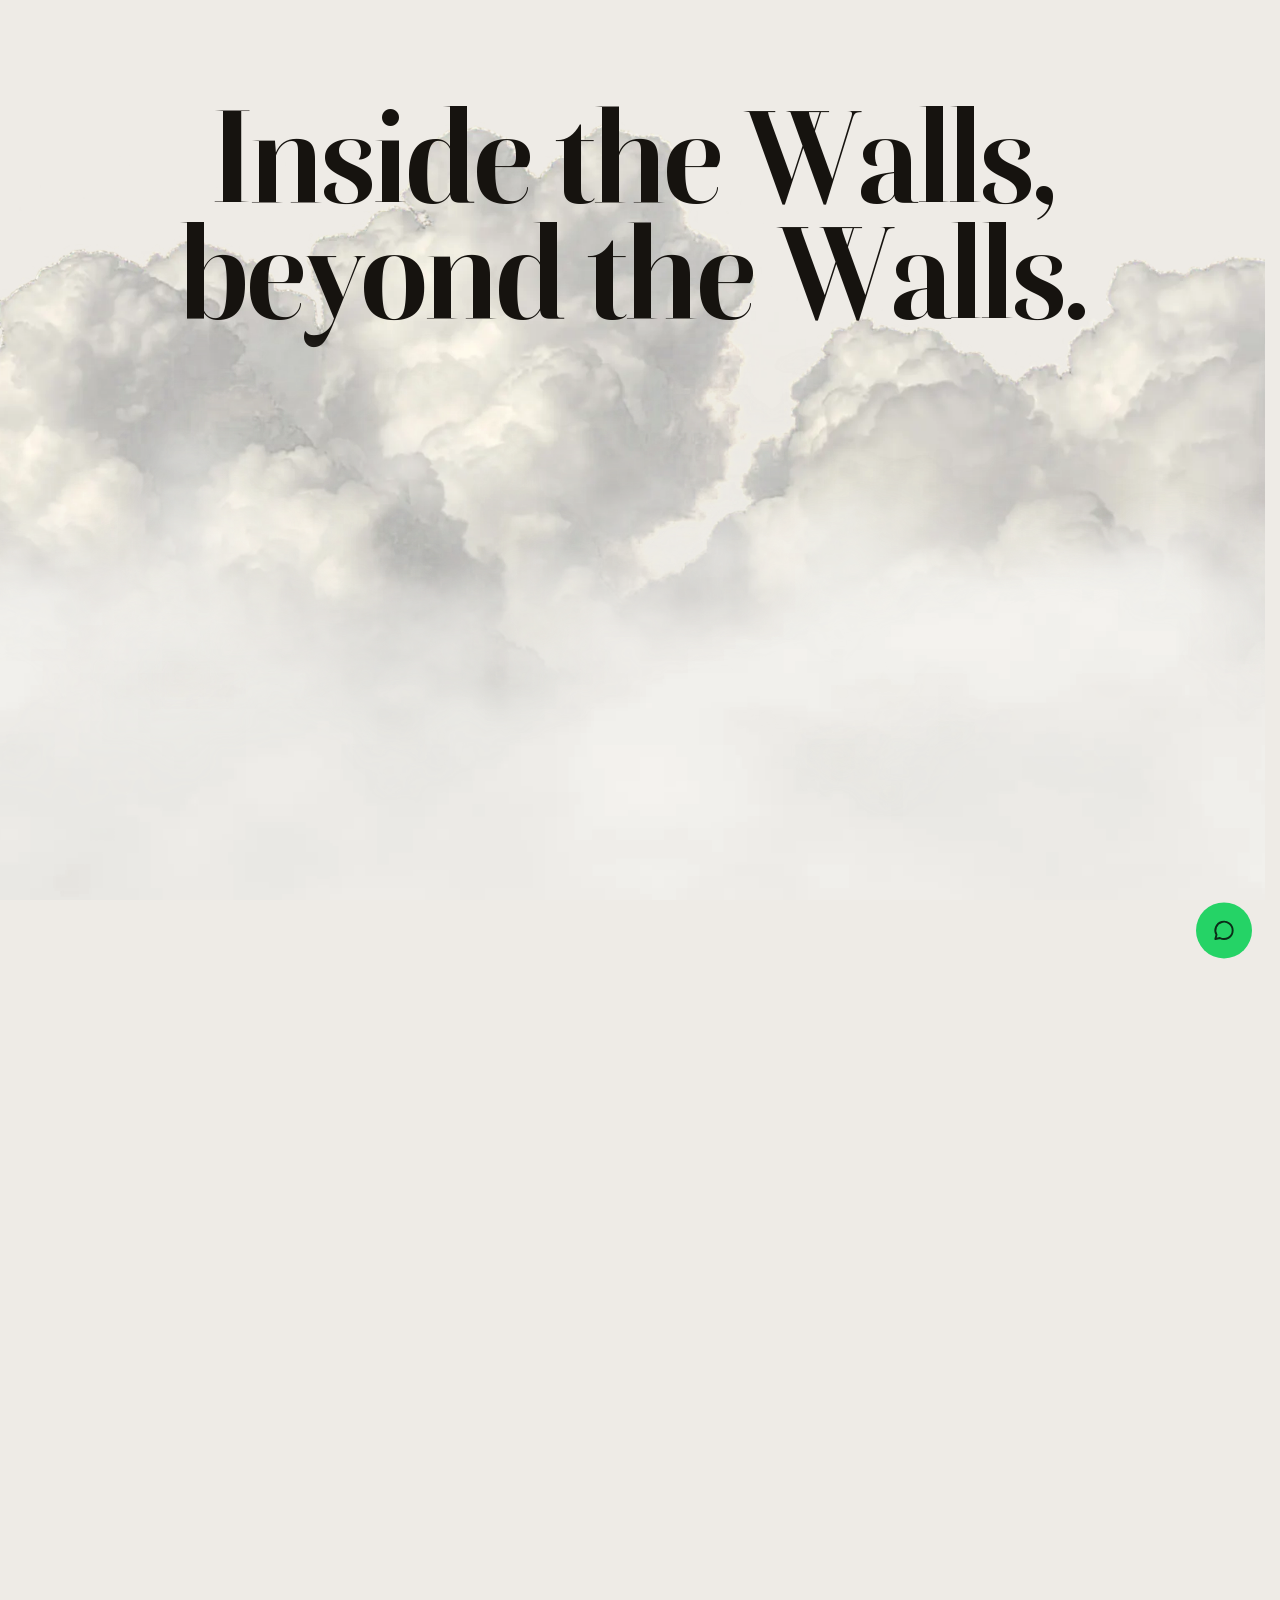
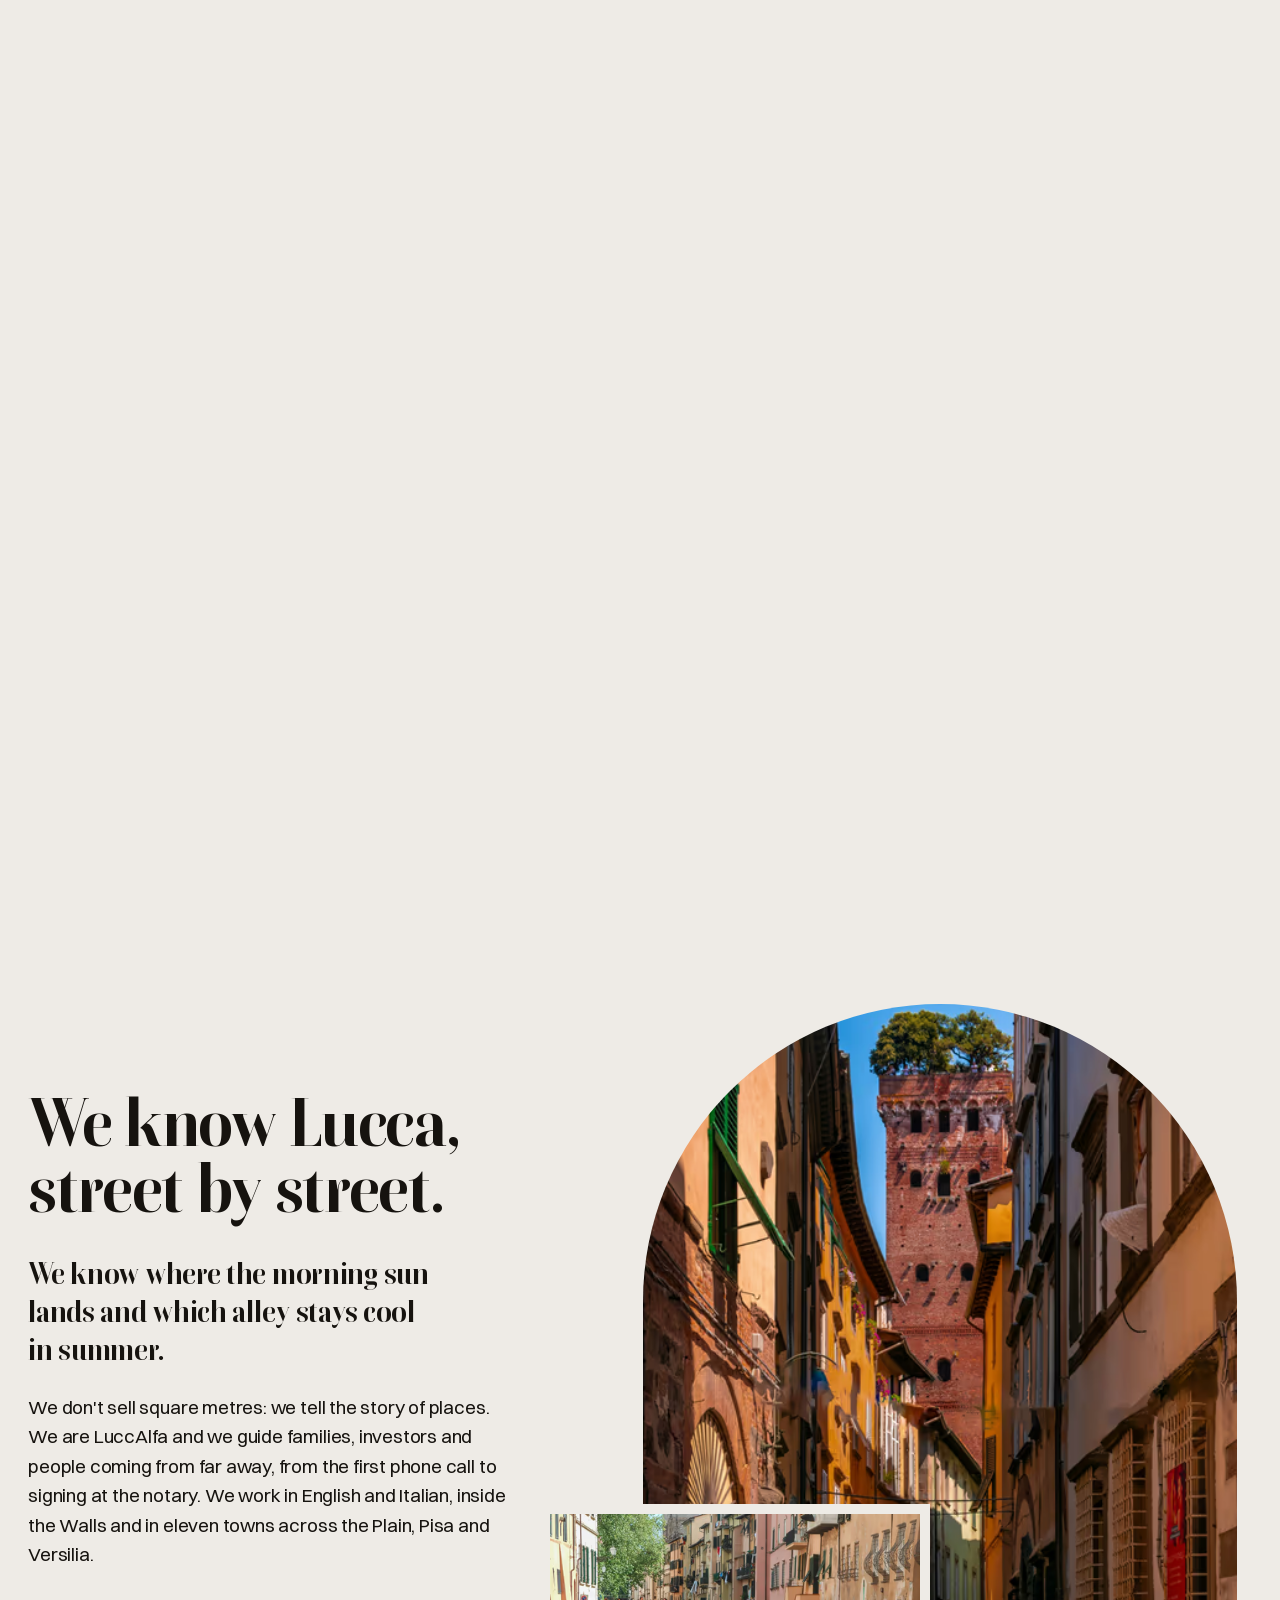
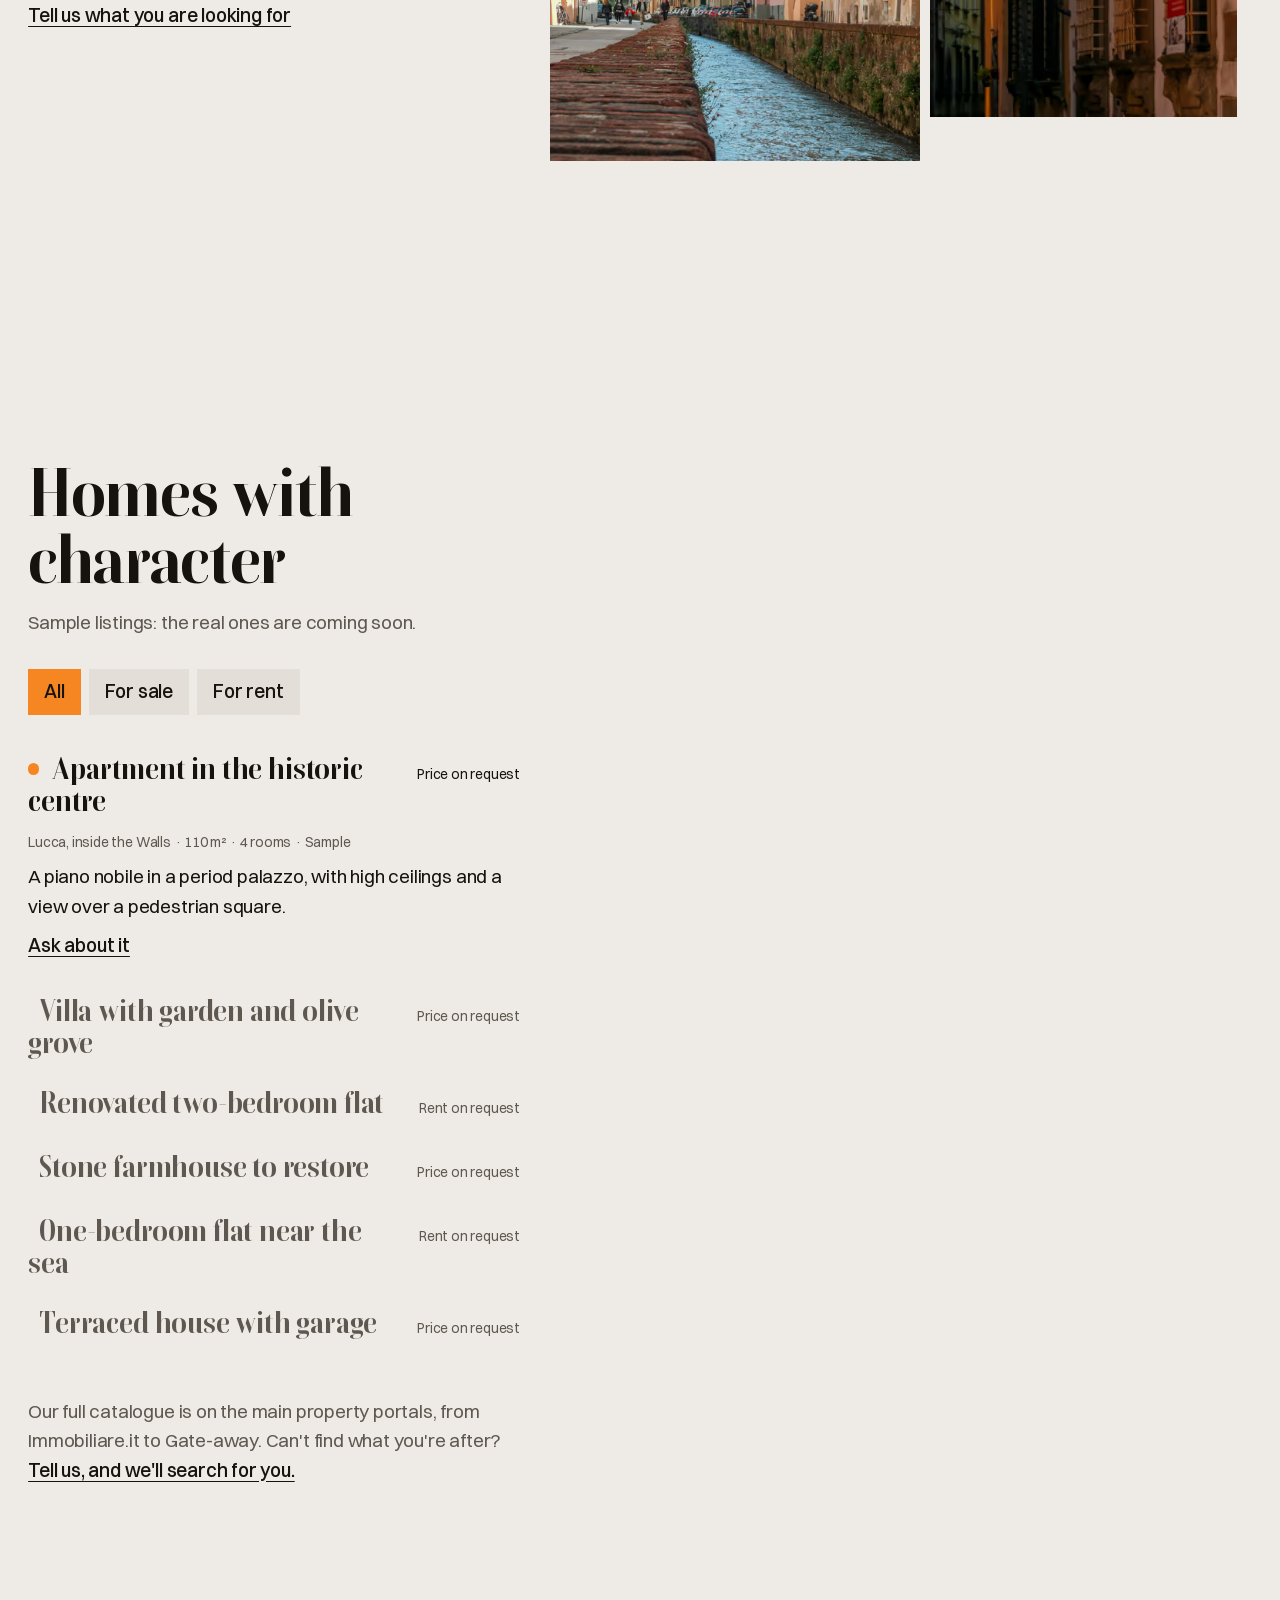
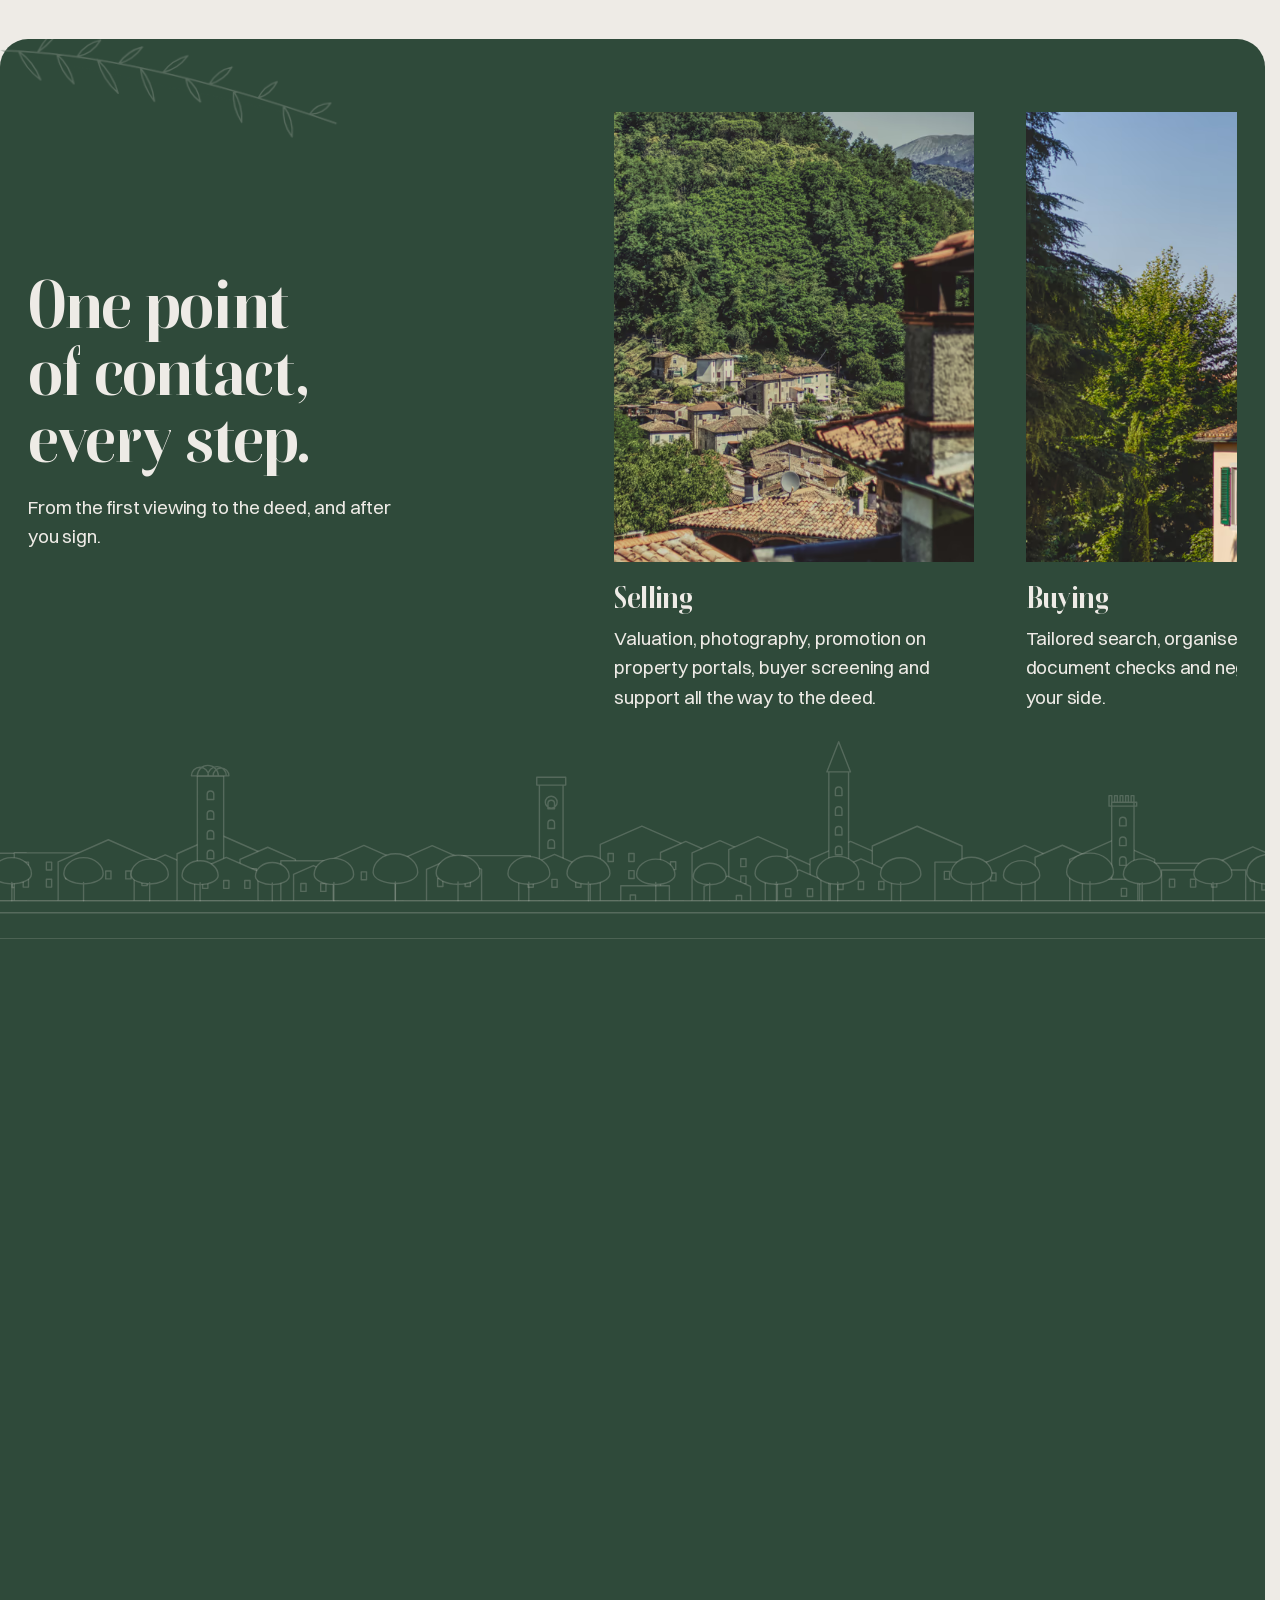
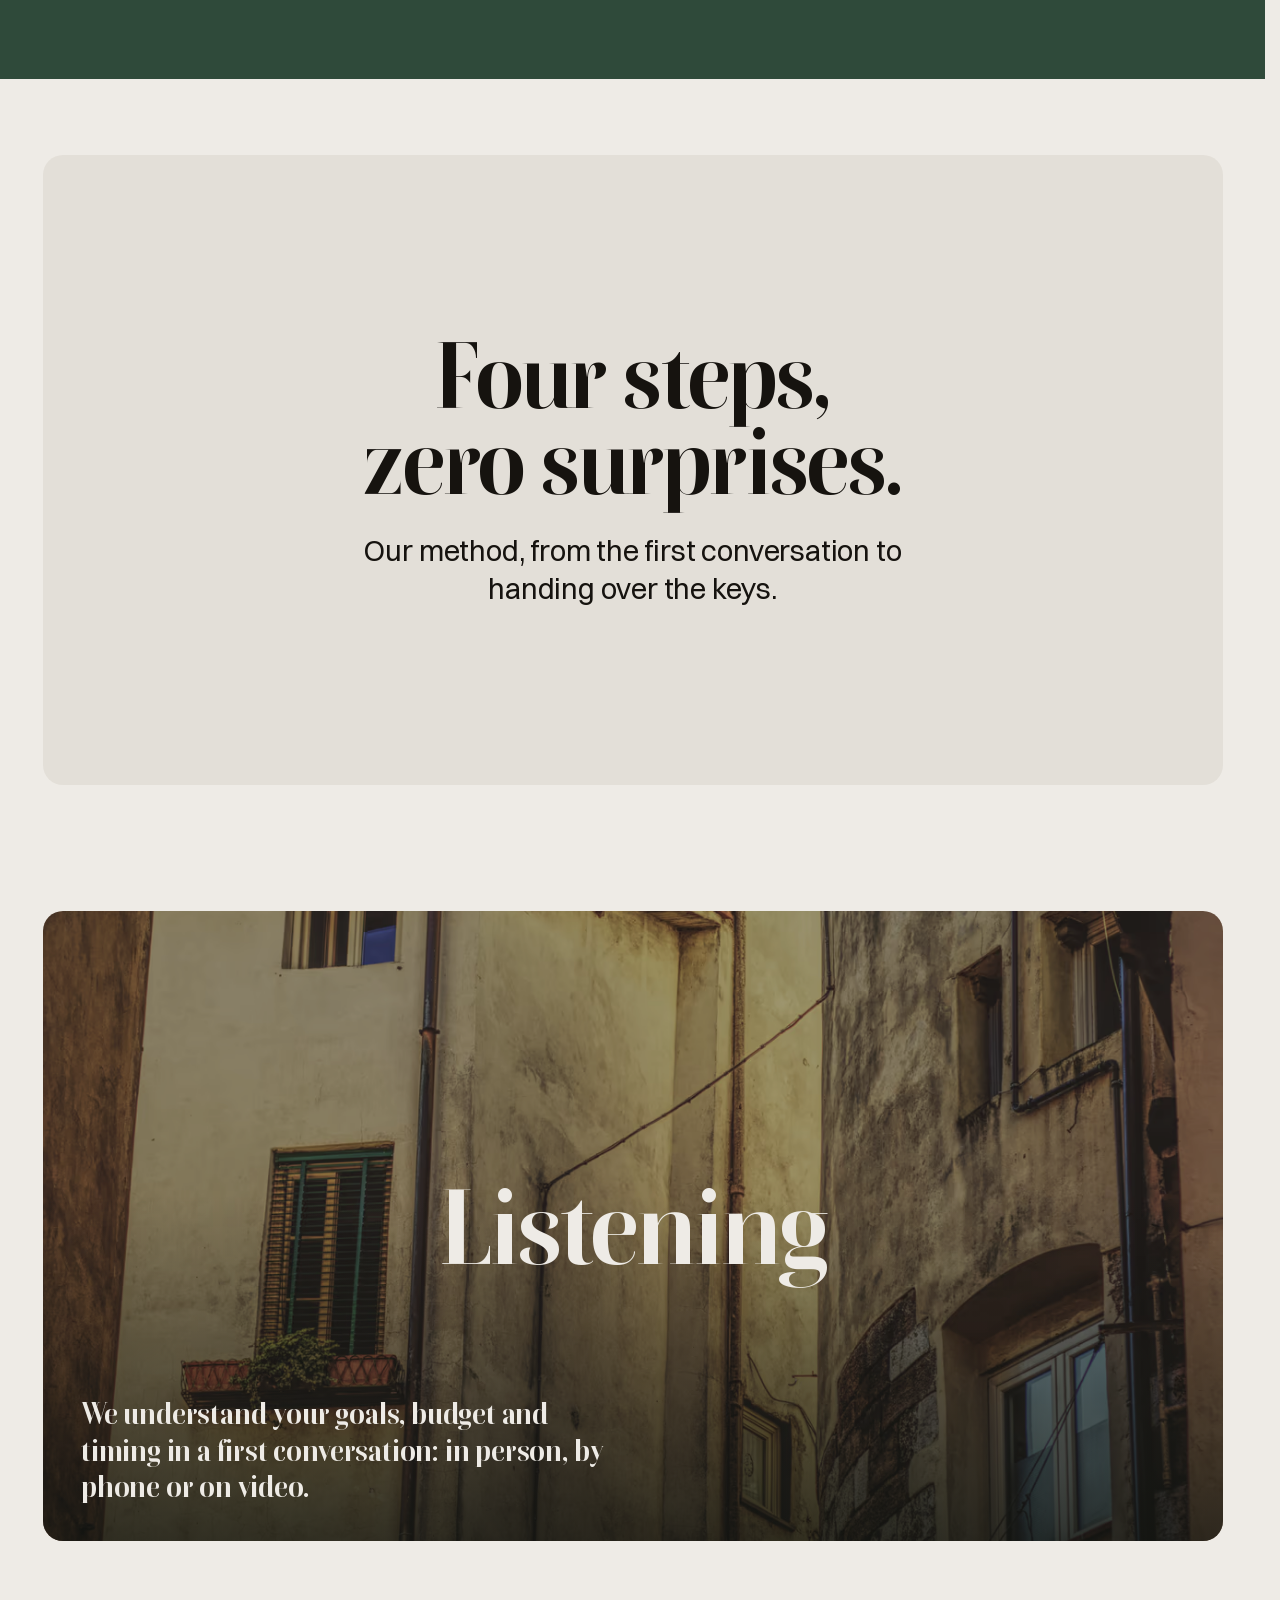
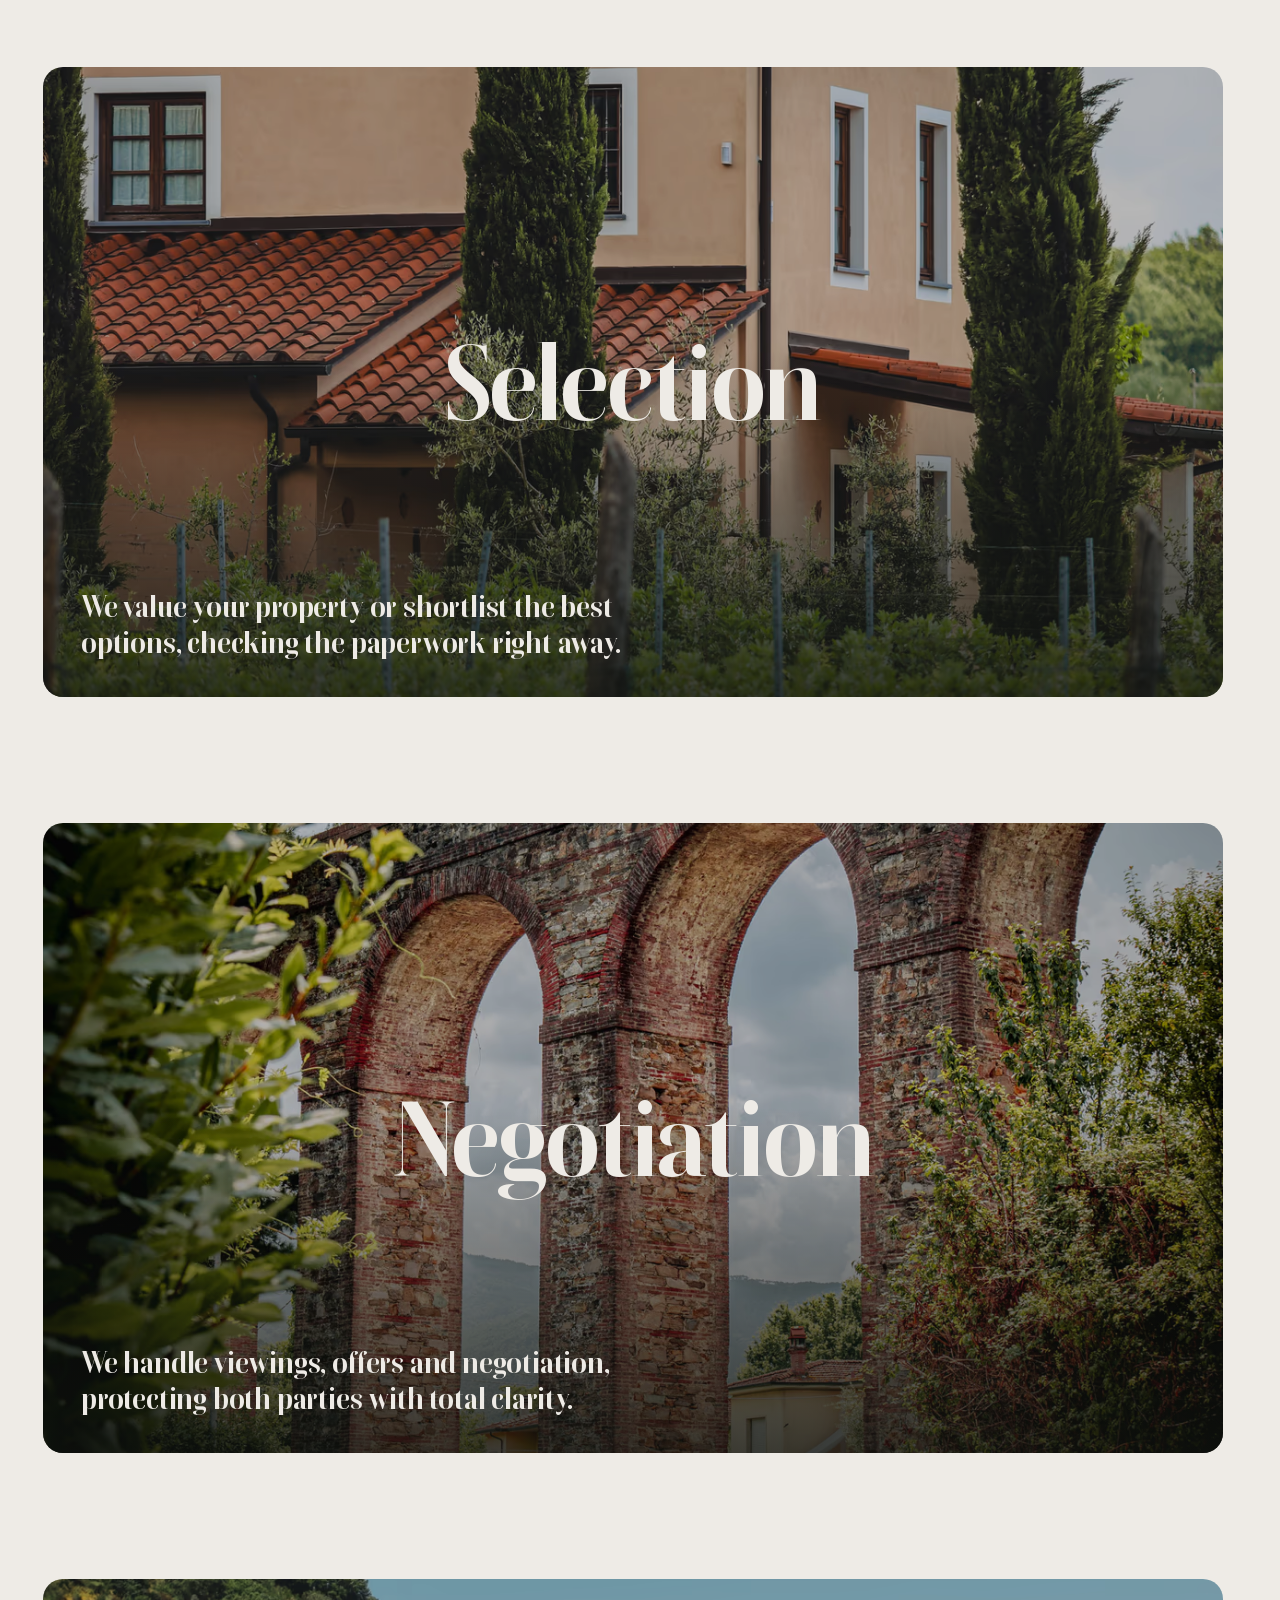
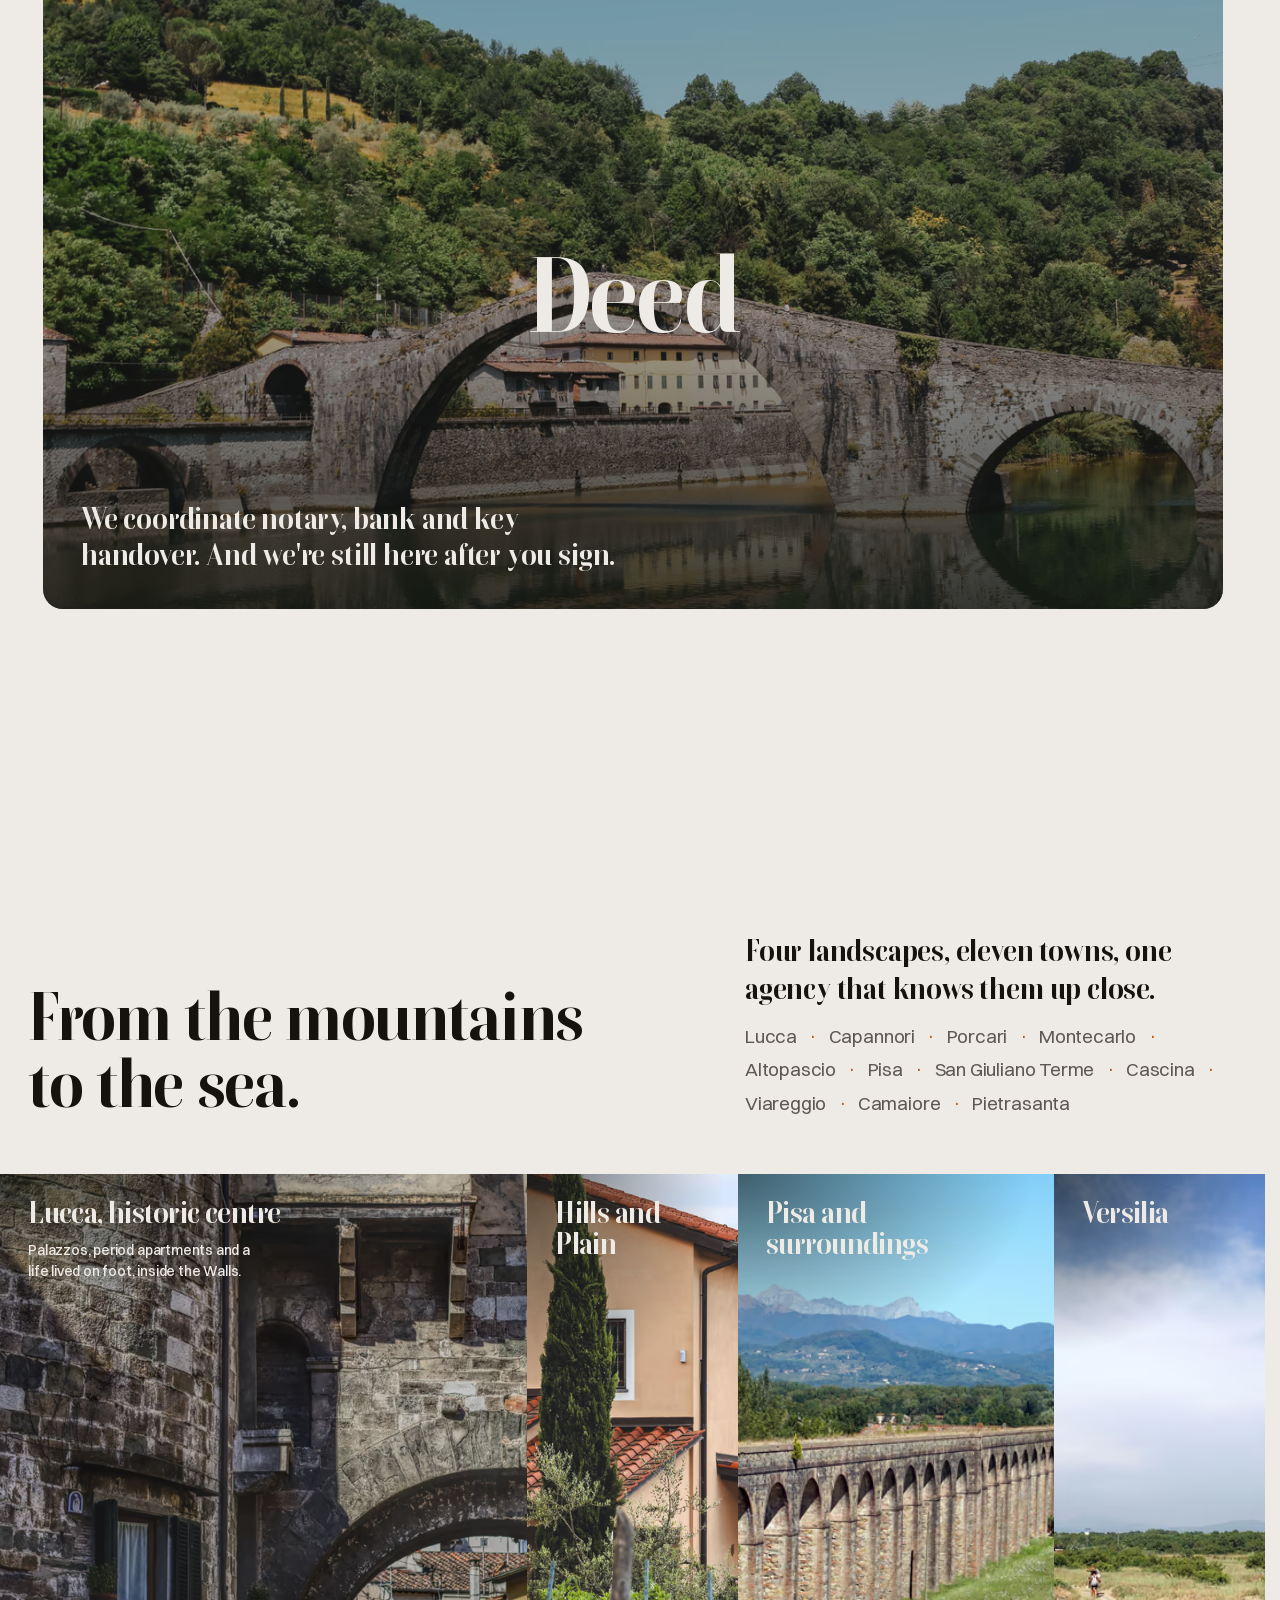
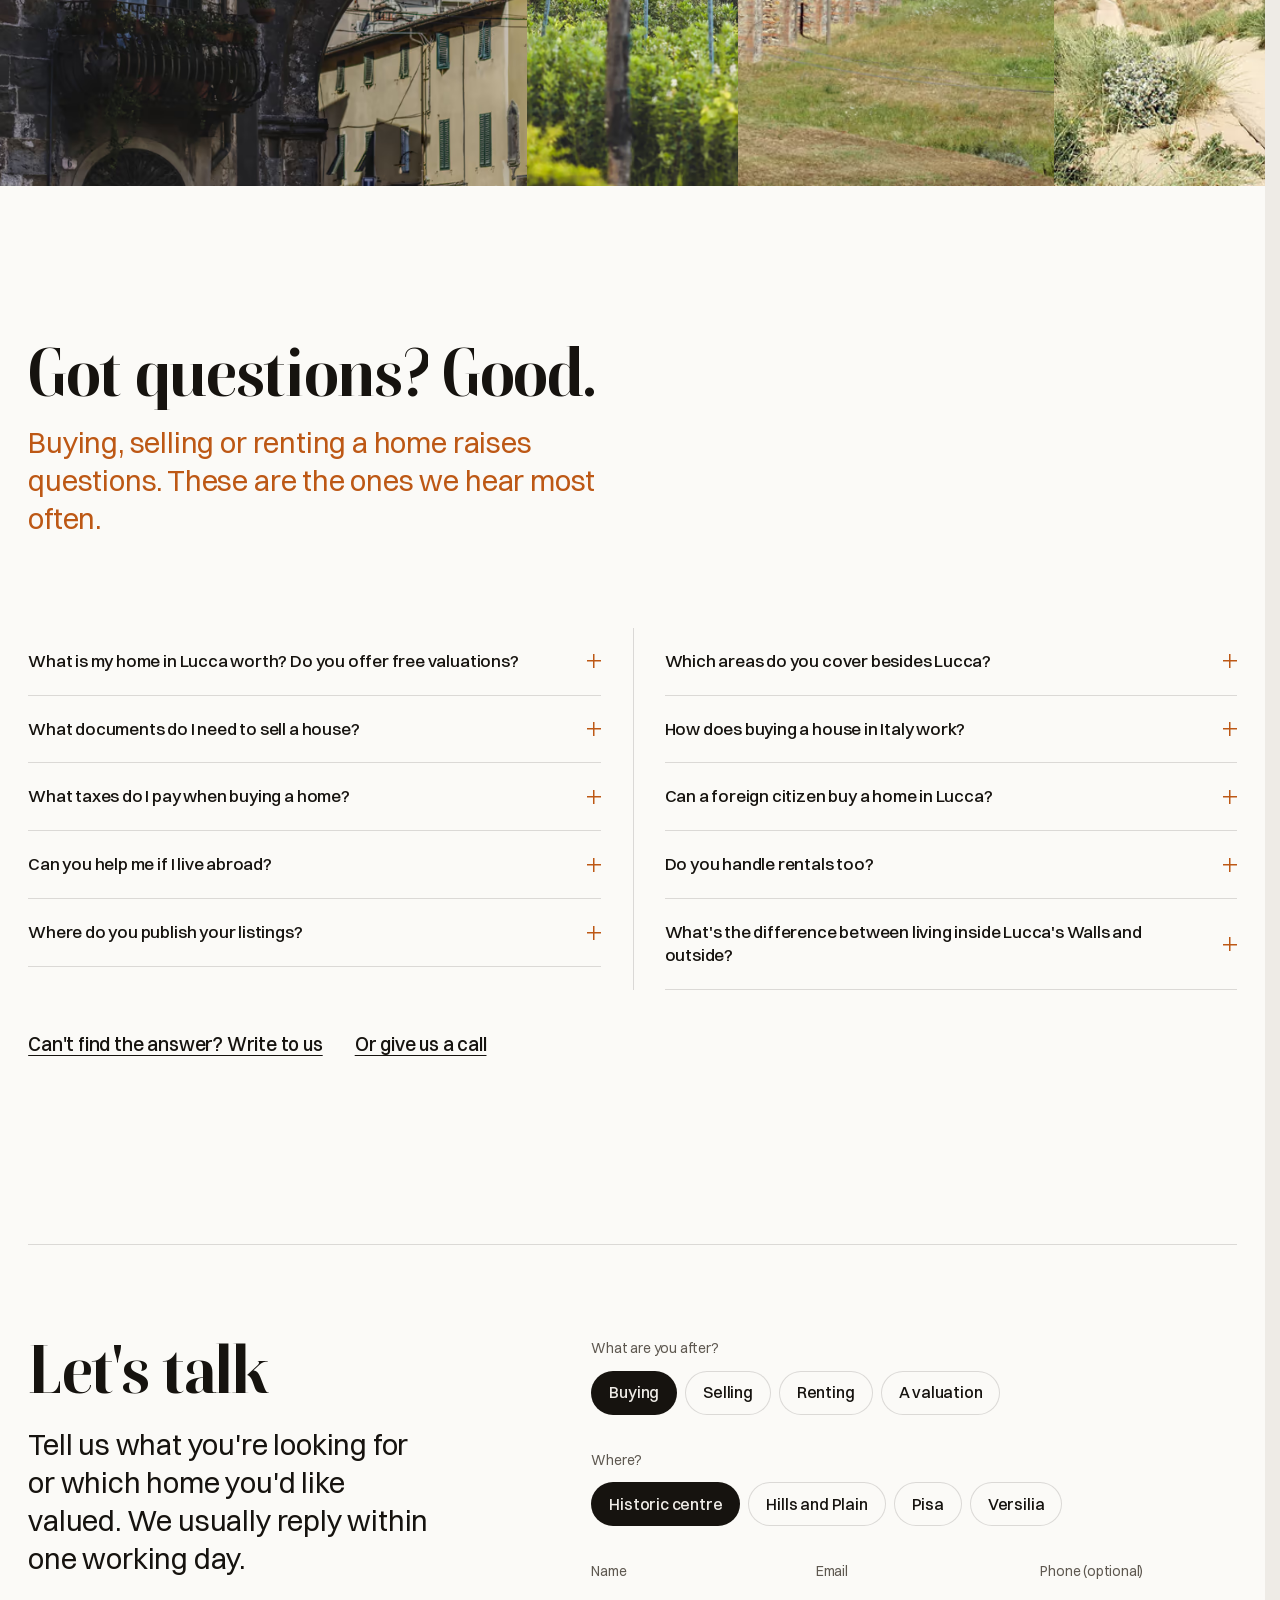
==== index.html @ 3cd7dc34 "Scherzo provvisorio: pagina "I nostri agenti" con Barbara e Marco (da togliere) Co-Authored-By: Clau" ====
<!doctype html>
<html lang="it">
<head>
  <meta charset="utf-8" />
  <meta name="viewport" content="width=device-width,initial-scale=1,viewport-fit=cover" />
  <title>Agenzia Immobiliare a Lucca e Pisa | Vendita e Affitto Case – LuccAlfa Immobiliare</title>
  <meta name="description" content="LuccAlfa Immobiliare: compravendita e affitto di case, ville, rustici e appartamenti a Lucca, Pisa, Versilia e dintorni. Valutazione gratuita, assistenza completa in italiano e inglese." />
  <meta name="theme-color" content="#eeebe6" />
  <link rel="canonical" href="https://immobiliare.luccalfa.it/" />

  <meta property="og:type" content="website" />
  <meta property="og:title" content="LuccAlfa Immobiliare – Dentro le Mura, oltre le Mura" />
  <meta property="og:description" content="Compravendita e affitto a Lucca, Pisa e Versilia. Un solo referente, dalla prima visita al rogito." />
  <meta property="og:url" content="https://immobiliare.luccalfa.it/" />
  <meta property="og:image" content="https://immobiliare.luccalfa.it/assets/img/og.jpg" />
  <meta property="og:image:width" content="1200" />
  <meta property="og:image:height" content="630" />
  <meta property="og:locale" content="it_IT" />
  <meta property="og:locale:alternate" content="en_GB" />
  <meta property="og:site_name" content="LuccAlfa Immobiliare" />
  <meta name="twitter:card" content="summary_large_image" />

  <script>document.documentElement.classList.add("js");try{if(!sessionStorage.getItem("la-loaded")&&!matchMedia("(prefers-reduced-motion: reduce)").matches)document.documentElement.classList.add("is-loading")}catch(e){}if(!matchMedia("(prefers-reduced-motion: reduce)").matches){document.documentElement.classList.add("hero-wait");setTimeout(function(){document.documentElement.classList.remove("hero-wait")},3000)}</script>
  <link rel="icon" type="image/svg+xml" href="assets/logo.svg" />
  <link rel="preload" href="assets/fonts/boska-700.woff2" as="font" type="font/woff2" crossorigin />
  <link rel="preload" href="assets/fonts/switzer-400.woff2" as="font" type="font/woff2" crossorigin />
  <link rel="preload" as="image" href="assets/img/tetti-lucca-p-720.avif" type="image/avif" media="(max-width: 699px)" />
  <link rel="preload" as="image" imagesrcset="assets/img/tetti-lucca-1280.avif 1280w, assets/img/tetti-lucca-1920.avif 1920w, assets/img/tetti-lucca-2560.avif 2560w" imagesizes="100vw" type="image/avif" media="(min-width: 700px)" />
  <link rel="stylesheet" href="styles.css?v=27" />

  <!-- ═════ SCHEMA.ORG: RealEstateAgent + LocalBusiness ═════
       Entità autonoma: nessun collegamento all'entità di luccalfa.it (giardinaggio e pulizie),
       così le due attività restano separate per motori di ricerca e assistenti AI.
       TODO: aggiungere "telephone" quando c'è il numero reale dell'agenzia.
       TODO: aggiungere "sameAs" con le pagine AGENZIA sui portali (es. immobiliare.it/agenzie-immobiliari/…),
             mai le home page dei portali, e i social propri dell'agenzia quando esisteranno. -->
  <script type="application/ld+json">
  {
    "@context": "https://schema.org",
    "@type": ["RealEstateAgent", "LocalBusiness"],
    "@id": "https://immobiliare.luccalfa.it/#agency",
    "name": "LuccAlfa Immobiliare",
    "legalName": "LuccAlfa Srls",
    "vatID": "IT07079510488",
    "contactPoint": { "@type": "ContactPoint", "contactType": "sales", "email": "immobiliare@luccalfa.it", "availableLanguage": ["Italian", "English"], "areaServed": "IT" },
    "description": "Agenzia immobiliare a Lucca: compravendita e affitto di appartamenti, ville, rustici e casali tra Lucca, Pisa, Versilia e Piana di Lucca. Valutazioni gratuite, consulenza e assistenza per acquirenti italiani e stranieri.",
    "url": "https://immobiliare.luccalfa.it/",
    "logo": "https://immobiliare.luccalfa.it/assets/logo.svg",
    "image": "https://immobiliare.luccalfa.it/assets/img/og.jpg",
    "email": "immobiliare@luccalfa.it",
    "priceRange": "€€",
    "foundingDate": "2021",
    "knowsLanguage": ["it", "en"],
    "address": { "@type": "PostalAddress", "streetAddress": "Via di Villa Altieri", "addressLocality": "Lucca", "postalCode": "55100", "addressRegion": "LU", "addressCountry": "IT" },
    "geo": { "@type": "GeoCoordinates", "latitude": 43.843, "longitude": 10.508 },
    "openingHoursSpecification": [{ "@type": "OpeningHoursSpecification", "dayOfWeek": ["Monday","Tuesday","Wednesday","Thursday","Friday","Saturday"], "opens": "09:00", "closes": "19:00" }],
    "areaServed": [
      { "@type": "City", "name": "Lucca" }, { "@type": "City", "name": "Pisa" }, { "@type": "City", "name": "Capannori" },
      { "@type": "City", "name": "Viareggio" }, { "@type": "City", "name": "Camaiore" }, { "@type": "City", "name": "Pietrasanta" },
      { "@type": "City", "name": "Altopascio" }, { "@type": "City", "name": "Porcari" }, { "@type": "City", "name": "Montecarlo" },
      { "@type": "City", "name": "San Giuliano Terme" }, { "@type": "City", "name": "Cascina" },
      { "@type": "AdministrativeArea", "name": "Provincia di Lucca" }, { "@type": "AdministrativeArea", "name": "Provincia di Pisa" }
    ],
    "makesOffer": [
      { "@type": "Offer", "itemOffered": { "@type": "Service", "name": "Vendita immobili", "serviceType": "Intermediazione immobiliare" } },
      { "@type": "Offer", "itemOffered": { "@type": "Service", "name": "Ricerca e acquisto casa", "serviceType": "Ricerca immobiliare" } },
      { "@type": "Offer", "itemOffered": { "@type": "Service", "name": "Affitti residenziali e turistici", "serviceType": "Locazione immobiliare" } },
      { "@type": "Offer", "itemOffered": { "@type": "Service", "name": "Valutazione immobiliare gratuita", "serviceType": "Stima immobiliare" } },
      { "@type": "Offer", "itemOffered": { "@type": "Service", "name": "Assistenza acquirenti stranieri", "serviceType": "International buyers support" } }
    ]
  }
  </script>
  <script type="application/ld+json">
  {
    "@context": "https://schema.org",
    "@graph": [
      { "@type": "WebSite", "@id": "https://immobiliare.luccalfa.it/#website", "url": "https://immobiliare.luccalfa.it/", "name": "LuccAlfa Immobiliare", "inLanguage": ["it", "en"], "publisher": { "@id": "https://immobiliare.luccalfa.it/#agency" } },
      { "@type": "WebPage", "@id": "https://immobiliare.luccalfa.it/#webpage", "url": "https://immobiliare.luccalfa.it/", "name": "Agenzia Immobiliare a Lucca e Pisa – LuccAlfa Immobiliare", "isPartOf": { "@id": "https://immobiliare.luccalfa.it/#website" }, "about": { "@id": "https://immobiliare.luccalfa.it/#agency" }, "inLanguage": "it", "dateModified": "2026-10-31" }
    ]
  }
  </script>
  <!-- FAQ: testo identico alla versione italiana visibile -->
  <script type="application/ld+json">
  {
    "@context": "https://schema.org",
    "@type": "FAQPage",
    "mainEntity": [
      { "@type": "Question", "name": "Quanto vale la mia casa a Lucca? Fate valutazioni gratuite?", "acceptedAnswer": { "@type": "Answer", "text": "Sì. LuccAlfa Immobiliare effettua una valutazione gratuita e senza impegno con sopralluogo. Il valore dipende da zona, stato di manutenzione, superficie, classe energetica e confronto con le vendite recenti comparabili." } },
      { "@type": "Question", "name": "Quali zone coprite oltre a Lucca?", "acceptedAnswer": { "@type": "Answer", "text": "Operiamo a Lucca (centro storico dentro le Mura e periferia), nella Piana di Lucca (Capannori, Porcari, Altopascio, Montecarlo), a Pisa e nei comuni vicini (San Giuliano Terme, Cascina) e in Versilia (Viareggio, Camaiore, Pietrasanta)." } },
      { "@type": "Question", "name": "Quali documenti servono per vendere casa?", "acceptedAnswer": { "@type": "Answer", "text": "In genere servono: atto di provenienza, visura e planimetria catastale, attestato di prestazione energetica (APE), documenti di identità, eventuali titoli edilizi e certificazioni degli impianti, oltre al regolamento e ai rendiconti se l'immobile è in condominio. Ti guidiamo nella raccolta." } },
      { "@type": "Question", "name": "Come funziona l'acquisto di una casa in Italia?", "acceptedAnswer": { "@type": "Answer", "text": "I passaggi tipici sono: ricerca e visite, proposta d'acquisto con caparra, verifiche (urbanistica, catasto, ipoteche), contratto preliminare di compravendita, rogito davanti al notaio con pagamento del saldo e registrazione. Il notaio controlla la regolarità giuridica dell'atto." } },
      { "@type": "Question", "name": "Quali imposte si pagano acquistando casa?", "acceptedAnswer": { "@type": "Answer", "text": "Dipendono da venditore (privato o impresa), uso (prima o seconda casa) e tipo di immobile: imposta di registro, ipotecaria e catastale se si acquista da privato, IVA se si acquista da impresa, oltre a onorari del notaio e dell'agenzia. Le aliquote cambiano nel tempo, quindi vanno verificate con notaio o commercialista prima dell'acquisto." } },
      { "@type": "Question", "name": "Un cittadino straniero può comprare casa a Lucca?", "acceptedAnswer": { "@type": "Answer", "text": "Sì. I cittadini UE possono acquistare senza particolari limiti; per i cittadini extra-UE si applica in genere il principio di reciprocità. Serve un codice fiscale italiano, che si può ottenere anche dall'estero, e conviene farsi assistere da un notaio e, se necessario, da un traduttore." } },
      { "@type": "Question", "name": "Mi seguite anche se vivo all'estero?", "acceptedAnswer": { "@type": "Answer", "text": "Sì. Lavoriamo in italiano e in inglese: ricerca su misura, video tour, aiuto per il codice fiscale, coordinamento con notaio e banca e assistenza dopo l'acquisto. Se non puoi essere presente, puoi firmare tramite procura." } },
      { "@type": "Question", "name": "Seguite anche gli affitti?", "acceptedAnswer": { "@type": "Answer", "text": "Sì. Seguiamo locazioni abitative a lungo termine, contratti transitori e locazioni turistiche a Lucca e dintorni, dalla selezione degli inquilini alla stesura e registrazione del contratto." } },
      { "@type": "Question", "name": "Dove pubblicate gli annunci?", "acceptedAnswer": { "@type": "Answer", "text": "Oltre che sul nostro sito, pubblichiamo gli immobili sui principali portali italiani e internazionali, come Immobiliare.it, Idealista, Casa.it e Gate-away.com, per raggiungere sia acquirenti italiani sia stranieri." } },
      { "@type": "Question", "name": "Qual è la differenza tra vivere dentro le Mura di Lucca e fuori?", "acceptedAnswer": { "@type": "Answer", "text": "Dentro le Mura il centro storico offre vita pedonale, servizi a piedi e immobili d'epoca, con vincoli edilizi e poco parcheggio. Fuori, tra Piana e colline, si trovano più spazi, giardini e box auto, con prezzi al metro quadro generalmente diversi." } }
    ]
  }
  </script>
</head>

<body>
  <div class="loader" id="loader" aria-hidden="true">
    <!-- il simbolo LuccAlfa si disegna come con una penna: un tratto da sinistra (archi e fiocco), poi la barretta centrale; alla fine resta il logo esatto -->
    <svg class="loader__mark" viewBox="4150 2380 4130 3270" aria-hidden="true">
      <path class="lm lm--1" pathLength="1" d="M4452 5440V3480C4452 3000 4780 2684 5200 2684C5620 2684 5980 2900 6220 3100C6500 3330 7104 3400 7104 3760V4980C7104 5230 6880 5290 6662 5290C6440 5290 6220 5230 6220 4980C6220 5230 6000 5290 5780 5290C5560 5290 5340 5230 5340 4980V3760C5340 3400 5940 3330 6220 3100C6460 2900 6820 2684 7240 2684C7660 2684 7980 3000 7980 3480V5440"/>
      <path class="lm lm--2" pathLength="1" d="M6220 3100V5000"/>
      <path class="loader__full" d="M5981.467,4205.883l-3.542,0c0,-230.163 0.6,-460.325 -0.417,-690.488c-0.254,-56.388 -22.038,-66.783 -69.258,-34.863c-65.392,44.167 -124.075,96.575 -179.675,152.454c-120,120.6 -147.037,278.888 -154.608,435.071c-13.217,273.567 -11.921,548.171 -1.067,822.037c3.842,97.058 41.992,180.092 153.379,209.908c88.308,23.633 187.037,-13.358 226.342,-94.792c21.042,-43.588 29.004,-88.471 28.958,-136.042c-0.254,-221.087 -0.117,-442.2 -0.117,-663.288m897.037,271.575l-0.254,0c0,-22.708 0.117,-45.442 -0.025,-68.171c-1.042,-188.775 9.142,-377.733 -47.988,-562.637c-45.442,-147.129 -130.208,-261.55 -258.333,-343.333c-93.704,-59.792 -101.067,-54.075 -104.862,58.217c-0.092,3.033 -0.254,6.067 -0.254,9.096c-0.442,439.35 -0.996,878.725 -0.996,1318.079c0,22.571 1.737,45.95 7.708,67.546c17.754,64.142 65.071,134.883 153.842,147.058c86.204,11.829 160.971,-13.1 201.621,-77.454c35.533,-56.25 50.254,-118.242 49.792,-184.767c-0.879,-121.204 -0.254,-242.408 -0.254,-363.633m1348.775,-80.092c0,318.308 1.067,636.642 -0.65,954.954c-0.508,95.208 -45.971,173.125 -130.879,212.683c-114.863,53.517 -267.292,17.154 -314.142,-128.425c-16.133,-50.183 -23.612,-98.725 -23.567,-150.65c0.487,-576.017 4.238,-1152.083 -2.038,-1728.033c-2.779,-254.929 -124.817,-445.162 -358.679,-559.283c-97.663,-47.637 -196.692,-83.171 -307.246,-78.821c-111.504,4.4 -211.992,44.142 -309.767,93.196c-33.379,16.738 -35.279,36.412 -4.817,60.092c50.117,38.958 104.767,71.204 153.262,112.987c116.804,100.671 217.846,213.15 293.262,348.658c72.683,130.554 116.829,270.533 121.133,418.358c10.071,343.933 12.754,688.379 -1.483,1032.013c-6.967,168.425 -89.629,312.592 -223.496,420.6c-144.05,116.204 -302.638,194.213 -495.071,178.008c-127.846,-10.762 -246.875,-46.204 -347.317,-128.217c-34.512,-28.171 -59.512,-28.658 -95.183,-3.333c-134.862,95.762 -284.467,144.558 -451.458,130.346c-228.196,-19.4 -400.392,-126.367 -520.696,-323.008c-83.725,-136.875 -115.279,-281.342 -111.088,-441.133c6.804,-257.5 2.108,-515.325 1.758,-773.008c-0.183,-153.196 24.975,-302.317 89.121,-441.112c86.712,-187.617 220.233,-339.075 385.625,-462.408c32.754,-24.421 66.875,-46.946 100.046,-70.788c25.233,-18.15 32.221,-35.554 -1.321,-53.567c-152.175,-81.642 -308.821,-121.342 -483.496,-79.558c-234.304,56.042 -372.221,214.35 -463.1,422.108c-25.346,57.942 -37.546,124.075 -37.475,190.508c0.488,591.179 0,1182.363 0.117,1773.542c0.025,75.95 -25.788,141.967 -74.492,199.096c-47.846,56.113 -153.613,82.012 -221.067,51.967c-30.046,-13.379 -61.804,-22.779 -89.629,-42.917c-52.779,-38.217 -83.633,-85.996 -83.567,-152.175c0.533,-641.204 -3.262,-1282.429 3.796,-1923.567c2.525,-229.908 102.2,-428.333 256.017,-599.654c101.042,-112.525 213.308,-211.667 345.533,-284.167c119.883,-65.742 250.117,-108.287 387.108,-119.237c168.542,-13.471 336.367,-4.142 497.012,54.817c128.913,47.317 244.792,118.633 348.079,209.258c46.575,40.879 93.079,82.429 134.7,128.171c29.7,32.663 47.8,25.279 72.475,-3.196c90.95,-105.025 196.529,-192.917 317.175,-261.992c134.629,-77.083 279.558,-121.458 434.675,-128.358c125.671,-5.579 251.133,-5.392 374.467,27.429c103.1,27.454 201.296,67.592 289.375,126.042c130.117,86.321 250.371,184.954 340.717,315.763c82.292,119.192 143.15,246.9 181.275,387.246c22.337,82.221 24.767,164.192 24.817,247.454c0.071,280.417 0.025,560.858 0.025,841.296l0.138,0l0.013,0.017Z"/>
    </svg>
    <p class="loader__word"><span>LuccAlfa</span></p>
  </div>
  <div class="curtain" id="curtain" aria-hidden="true"><span class="curtain__label" id="curtainLabel">English</span></div>
  <a class="skip" href="#main" data-i18n="skip">Vai al contenuto</a>

  <!-- NAV: logo e nome; a destra lingua, valutazione e Menu (menu a tutto schermo) -->
  <header class="nav" id="nav">
    <a href="#top" class="nav__logo" aria-label="LuccAlfa Immobiliare – Home">
      <span class="nav__word">LuccAlfa</span>
    </a>
    <div class="nav__right">
      <div class="lang" role="group" aria-label="Lingua / Language">
        <button type="button" data-lang="it" aria-pressed="true" lang="it" aria-label="Italiano"><svg viewBox="0 0 3 2" aria-hidden="true"><rect width="1" height="2" fill="#009246"/><rect x="1" width="1" height="2" fill="#fff"/><rect x="2" width="1" height="2" fill="#ce2b37"/></svg></button>
        <button type="button" data-lang="en" aria-pressed="false" lang="en" aria-label="English"><svg viewBox="0 0 60 40" aria-hidden="true"><rect width="60" height="40" fill="#012169"/><path d="M0 0L60 40M60 0L0 40" stroke="#fff" stroke-width="8"/><path d="M0 0L60 40M60 0L0 40" stroke="#c8102e" stroke-width="3"/><path d="M30 0V40M0 20H60" stroke="#fff" stroke-width="12"/><path d="M30 0V40M0 20H60" stroke="#c8102e" stroke-width="7"/></svg></button>
      </div>
      <a class="nav__cta" href="#contatti"><span class="nav__cta-line"><span data-i18n="nav.cta">Valutazione gratuita</span></span></a>
      <button class="burger" id="burger" type="button" aria-expanded="false" aria-controls="menu" aria-label="Apri il menu" data-i18n-aria="nav.menu"><i></i><i></i><i></i></button>
    </div>
  </header>
  <!-- MENU: una tendina verde che cala dall'alto; le voci salgono dalla loro riga -->
  <div class="menu" id="menu">
    <!-- sullo sfondo, a mano: il nome e il motto. Una penna segue il centro di ogni tratto nell'ordine in cui lo scrive una mano
         (tracciato ricavato dallo scheletro del corsivo Mrs Saint Delafield) e scopre le lettere vere. -->
    <div class="menu__script" aria-hidden="true">
      <svg class="menu__hand menu__hand--name" viewBox="0 102 1143 441" aria-hidden="true"><defs><mask id="penName" maskUnits="userSpaceOnUse" x="0" y="102" width="1143" height="441"><g class="menu__pen" fill="none" stroke="#fff" stroke-width="30" stroke-linecap="round" stroke-linejoin="round"><path pathLength="1" style="--d:0.650s;--t:0.064s" d="M70 208C81.2 207.7 120.2 207.2 137 206C153.8 204.8 159.2 203.3 171 201C182.8 198.7 200.3 193.3 208 192C215.7 190.7 215.5 192.8 217 193"/><path pathLength="1" style="--d:0.752s;--t:0.270s" d="M120 310C119.2 309.8 119.5 307.5 115 309C110.5 310.5 100.8 314.2 93 319C85.2 323.8 75.0 331.8 68 338C61.0 344.2 54.7 351.8 51 356C47.3 360.2 47.3 360.3 46 363C44.7 365.7 43.5 369.8 43 372C42.5 374.2 42.5 374.7 43 376C43.5 377.3 43.0 379.5 46 380C49.0 380.5 54.8 381.5 61 379C67.2 376.5 72.3 375.2 83 365C93.7 354.8 117.8 327.0 125 318C132.2 309.0 125.3 312.2 126 311C126.7 309.8 126.8 312.5 129 311C131.2 309.5 137.2 304.3 139 302C140.8 299.7 129.2 311.8 140 297C150.8 282.2 191.5 229.0 204 213C216.5 197.0 212.8 204.3 215 201C217.2 197.7 215.3 195.0 217 193C218.7 191.0 222.3 190.8 225 189C227.7 187.2 230.0 183.2 233 182C236.0 180.8 236.0 184.0 243 182C250.0 180.0 264.2 174.8 275 170C285.8 165.2 299.5 158.2 308 153C316.5 147.8 322.7 143.0 326 139C329.3 135.0 328.3 131.3 328 129C327.7 126.7 327.0 125.7 324 125C321.0 124.3 314.8 124.3 310 125C305.2 125.7 299.5 127.3 295 129C290.5 130.7 288.8 131.2 283 135C277.2 138.8 267.0 146.2 260 152C253.0 157.8 244.8 166.0 241 170C237.2 174.0 237.8 174.0 237 176C236.2 178.0 236.2 181.0 236 182"/><path pathLength="1" style="--d:1.022s;--t:0.076s" d="M138 303C138.5 303.5 138.2 305.2 141 306C143.8 306.8 149.5 306.3 155 308C160.5 309.7 164.5 309.3 174 316C183.5 322.7 202.5 341.2 212 348C221.5 354.8 226.0 355.2 231 357C236.0 358.8 236.2 358.8 242 359C247.8 359.2 260.0 358.8 266 358C272.0 357.2 273.5 356.2 278 354C282.5 351.8 290.5 346.5 293 345"/><path pathLength="1" style="--d:1.098s;--t:0.025s" d="M308 351C308.2 349.7 308.3 345.3 309 343C309.7 340.7 308.2 342.2 312 337C315.8 331.8 327.3 317.3 332 312C336.7 306.7 338.7 306.2 340 305"/><path pathLength="1" style="--d:1.160s;--t:0.040s" d="M308 351C308.7 351.2 309.7 352.3 312 352C314.3 351.7 316.2 352.7 322 349C327.8 345.3 341.2 333.2 347 330C352.8 326.8 351.2 334.5 357 330C362.8 325.5 377.8 307.5 382 303"/><path pathLength="1" style="--d:1.238s;--t:0.079s" d="M357 330C355.7 334.0 349.7 349.5 349 354C348.3 358.5 350.0 357.2 353 357C356.0 356.8 358.8 357.7 367 353C375.2 348.3 395.3 333.2 402 329C408.7 324.8 405.8 327.8 407 328C408.2 328.2 406.3 332.3 409 330C411.7 327.7 417.3 319.3 423 314C428.7 308.7 438.3 301.2 443 298C447.7 294.8 447.5 295.5 451 295C454.5 294.5 461.5 294.5 464 295C466.5 295.5 466.0 296.3 466 298C466.0 299.7 465.3 302.8 464 305C462.7 307.2 459.0 310.0 458 311"/><path pathLength="1" style="--d:1.355s;--t:0.088s" d="M409 330C408.3 332.8 405.3 342.8 405 347C404.7 351.2 405.8 353.0 407 355C408.2 357.0 408.2 358.5 412 359C415.8 359.5 423.3 359.8 430 358C436.7 356.2 444.0 352.7 452 348C460.0 343.3 472.3 332.8 478 330C483.7 327.2 480.5 335.2 486 331C491.5 326.8 505.2 310.5 511 305C516.8 299.5 518.0 299.7 521 298C524.0 296.3 525.5 295.5 529 295C532.5 294.5 539.5 294.5 542 295C544.5 295.5 544.0 296.3 544 298C544.0 299.7 543.3 302.8 542 305C540.7 307.2 537.0 310.0 536 311"/><path pathLength="1" style="--d:1.442s;--t:0.185s" d="M486 331C485.5 333.8 483.2 344.0 483 348C482.8 352.0 483.8 353.2 485 355C486.2 356.8 486.2 358.5 490 359C493.8 359.5 503.2 358.8 508 358C512.8 357.2 513.3 353.8 519 354C524.7 354.2 533.8 358.2 542 359C550.2 359.8 561.0 359.3 568 359C575.0 358.7 576.0 359.0 584 357C592.0 355.0 606.8 350.8 616 347C625.2 343.2 632.2 338.5 639 334C645.8 329.5 651.2 325.3 657 320C662.8 314.7 671.8 305.5 674 302C676.2 298.5 676.0 300.0 670 299C664.0 298.0 649.3 298.0 638 296C626.7 294.0 610.2 289.7 602 287C593.8 284.3 591.8 282.0 589 280C586.2 278.0 585.5 277.0 585 275C584.5 273.0 585.0 269.8 586 268C587.0 266.2 586.7 264.7 591 264C595.3 263.3 604.7 262.7 612 264C619.3 265.3 627.0 267.8 635 272C643.0 276.2 655.3 284.7 660 289C664.7 293.3 662.5 296.5 663 298"/><path pathLength="1" style="--d:1.665s;--t:0.034s" d="M524 354C524.2 353.3 520.2 353.5 525 350C529.8 346.5 542.8 340.2 553 333C563.2 325.8 580.5 311.3 586 307"/><path pathLength="1" style="--d:1.736s;--t:0.105s" d="M675 304C678.2 308.0 688.2 319.0 694 328C699.8 337.0 706.7 352.5 710 358C713.3 363.5 712.2 360.3 714 361C715.8 361.7 718.8 362.7 721 362C723.2 361.3 724.2 360.5 727 357C729.8 353.5 733.3 348.7 738 341C742.7 333.3 752.0 317.5 755 311C758.0 304.5 755.5 303.5 756 302C756.5 300.5 757.0 302.8 758 302C759.0 301.2 760.8 298.0 762 297C763.2 296.0 764.0 295.7 765 296C766.0 296.3 764.3 298.5 768 299C771.7 299.5 777.2 299.5 787 299C796.8 298.5 818.5 297.0 827 296C835.5 295.0 834.8 292.7 838 293C841.2 293.3 844.7 297.2 846 298"/><path pathLength="1" style="--d:1.879s;--t:0.169s" d="M683 298C683.3 296.8 678.2 300.0 685 291C691.8 282.0 710.7 261.5 724 244C737.3 226.5 754.3 200.5 765 186C775.7 171.5 781.2 164.5 788 157C794.8 149.5 800.5 144.5 806 141C811.5 137.5 817.7 135.8 821 136C824.3 136.2 825.3 139.0 826 142C826.7 145.0 825.7 150.5 825 154C824.3 157.5 827.2 150.3 822 163C816.8 175.7 803.3 209.2 794 230C784.7 250.8 770.8 277.0 766 288C761.2 299.0 765.2 294.7 765 296"/><path pathLength="1" style="--d:2.085s;--t:0.032s" d="M683 298C683.3 298.3 673.2 299.7 685 300C696.8 300.3 742.2 299.7 754 300C765.8 300.3 755.7 301.7 756 302"/><path pathLength="1" style="--d:2.155s;--t:0.052s" d="M846 300C845.0 301.0 842.8 300.8 840 306C837.2 311.2 831.2 325.2 829 331C826.8 336.8 827.3 337.8 827 341C826.7 344.2 826.7 347.7 827 350C827.3 352.3 828.0 353.7 829 355C830.0 356.3 829.8 357.7 833 358C836.2 358.3 843.5 358.0 848 357C852.5 356.0 857.3 353.7 860 352C862.7 350.3 860.7 349.3 864 347C867.3 344.7 877.2 340.0 880 338C882.8 336.0 880.8 335.5 881 335"/><path pathLength="1" style="--d:2.245s;--t:0.149s" d="M846 298C846.7 296.5 846.0 295.3 850 289C854.0 282.7 861.0 271.7 870 260C879.0 248.3 895.2 229.0 904 219C912.8 209.0 916.7 205.7 923 200C929.3 194.3 936.7 188.3 942 185C947.3 181.7 951.5 180.7 955 180C958.5 179.3 961.8 179.2 963 181C964.2 182.8 962.8 187.8 962 191C961.2 194.2 962.2 194.2 958 200C953.8 205.8 950.3 212.3 937 226C923.7 239.7 892.0 269.5 878 282C864.0 294.5 858.3 298.0 853 301C847.7 304.0 847.2 300.2 846 300"/><path pathLength="1" style="--d:2.432s;--t:0.037s" d="M861 349C860.8 347.8 858.8 344.7 860 342C861.2 339.3 862.5 334.8 868 333C873.5 331.2 888.7 331.0 893 331C897.3 331.0 891.8 331.8 894 333C896.2 334.2 902.2 335.5 906 338C909.8 340.5 915.3 344.5 917 348C918.7 351.5 916.2 357.2 916 359"/><path pathLength="1" style="--d:2.506s;--t:0.107s" d="M863 351C863.7 352.0 864.8 355.2 867 357C869.2 358.8 873.2 360.8 876 362C878.8 363.2 879.8 363.7 884 364C888.2 364.3 897.8 363.7 901 364C904.2 364.3 901.3 366.7 903 366C904.7 365.3 908.2 361.0 911 360C913.8 359.0 918.0 360.5 920 360C922.0 359.5 921.5 357.7 923 357C924.5 356.3 925.2 357.5 929 356C932.8 354.5 939.2 352.0 946 348C952.8 344.0 964.3 334.7 970 332C975.7 329.3 974.3 336.0 980 332C985.7 328.0 997.8 313.5 1004 308C1010.2 302.5 1012.5 301.5 1017 299C1021.5 296.5 1026.8 294.2 1031 293C1035.2 291.8 1039.3 292.0 1042 292C1044.7 292.0 1045.7 292.3 1047 293C1048.3 293.7 1049.7 294.2 1050 296C1050.3 297.8 1049.8 301.5 1049 304C1048.2 306.5 1047.5 308.5 1045 311C1042.5 313.5 1035.8 317.7 1034 319"/><path pathLength="1" style="--d:2.613s;--t:0.082s" d="M893 331C893.3 330.2 891.2 329.5 895 326C898.8 322.5 908.7 316.2 916 310C923.3 303.8 929.0 298.8 939 289C949.0 279.2 968.5 259.2 976 251C983.5 242.8 980.7 242.7 984 240C987.3 237.3 989.2 242.3 996 235C1002.8 227.7 1020.2 202.5 1025 196"/><path pathLength="1" style="--d:2.734s;--t:0.142s" d="M903 366C902.8 367.0 910.7 358.7 902 372C893.3 385.3 862.8 428.0 851 446C839.2 464.0 834.8 472.2 831 480C827.2 487.8 828.3 490.5 828 493C827.7 495.5 827.3 494.7 829 495C830.7 495.3 834.7 495.5 838 495C841.3 494.5 844.7 494.2 849 492C853.3 489.8 859.0 486.2 864 482C869.0 477.8 874.3 472.3 879 467C883.7 461.7 888.2 455.7 892 450C895.8 444.3 899.2 438.2 902 433C904.8 427.8 906.3 425.7 909 419C911.7 412.3 916.2 399.3 918 393C919.8 386.7 919.7 386.5 920 381C920.3 375.5 920.0 363.5 920 360"/><path pathLength="1" style="--d:2.875s;--t:0.059s" d="M916 348C917.2 347.2 911.0 358.8 923 343C935.0 327.2 976.5 269.0 988 253C999.5 237.0 991.0 249.7 992 247C993.0 244.3 993.7 238.7 994 237"/><path pathLength="1" style="--d:2.972s;--t:0.026s" d="M978 333C977.3 336.2 974.2 348.3 974 352C973.8 355.7 974.2 355.0 977 355C979.8 355.0 986.7 354.0 991 352C995.3 350.0 999.7 344.5 1003 343C1006.3 341.5 1009.7 343.0 1011 343"/><path pathLength="1" style="--d:2.998s;--t:0.052s" d="M1011 343C1011.0 345.3 1010.7 354.3 1011 357C1011.3 359.7 1010.5 358.8 1013 359C1015.5 359.2 1018.5 361.3 1026 358C1033.5 354.7 1045.7 347.5 1058 339C1070.3 330.5 1093.0 312.3 1100 307"/></g><rect class="menu__seal" style="--d:3.050s" x="0" y="102" width="1143" height="441" fill="#fff"/></mask></defs><path class="menu__ink" mask="url(#penName)" d="M40 376.96L40 376.96Q40 361.28 68.48 335.68Q96.96 310.08 127.04 304.96L127.04 304.96Q133.12 297.28 146.88 279.04Q160.64 260.80 169.28 249.92L169.28 249.92Q196.48 214.08 212.80 195.84L212.80 195.84Q147.52 213.12 79.36 213.12L79.36 213.12Q65.28 213.12 65.28 208.96L65.28 208.96Q65.28 206.72 69.12 204.16Q72.96 201.60 76.48 201.60L76.48 201.60Q93.76 203.84 109.44 203.84L109.44 203.84Q160.96 203.84 221.44 185.92L221.44 185.92Q279.36 122.56 319.36 122.56L319.36 122.56Q336 122.56 336 130.24L336 130.24Q336 140.80 306.24 158.72Q276.48 176.64 230.72 190.72L230.72 190.72Q214.08 210.56 182.72 252.80Q151.36 295.04 144 304.32L144 304.32Q173.44 305.60 194.88 324.16L194.88 324.16Q203.84 331.52 212.16 338.88L212.16 338.88Q232.64 356.48 255.68 356.48L255.68 356.48Q266.56 356.48 279.52 349.60Q292.48 342.72 294.24 342.72Q296 342.72 296 344.32L296 344.32Q296 350.08 279.68 356.96Q263.36 363.84 247.36 363.84Q231.36 363.84 218.56 358.56Q205.76 353.28 197.28 345.60Q188.80 337.92 180.80 330.24L180.80 330.24Q161.92 311.36 139.84 309.76L139.84 309.76Q111.36 345.92 89.60 365.76Q67.84 385.60 50.88 385.60L50.88 385.60Q40 385.60 40 376.96ZM53.12 376.96L53.12 376.96Q64.32 376.96 81.28 360Q98.24 343.04 122.56 311.04L122.56 311.04Q97.60 316.80 72.48 339.04Q47.36 361.28 47.36 372.48L47.36 372.48Q47.36 376.96 53.12 376.96ZM313.60 128.32L313.60 128.32Q285.12 128.32 239.68 179.84L239.68 179.84Q275.52 167.68 300 153.92Q324.48 140.16 324.48 132.80L324.48 132.80Q324.48 128.32 313.60 128.32ZM341.12 355.84L341.12 355.84Q341.12 351.04 345.76 343.36Q350.40 335.68 350.72 334.40Q351.04 333.12 350.08 333.12Q349.12 333.12 347.36 334.88Q345.60 336.64 327.84 348.32Q310.08 360 303.36 360L303.36 360Q298.88 360 298.88 354.24Q298.88 348.48 316.80 324.48Q334.72 300.48 342.08 300.48L342.08 300.48Q343.68 300.48 345.12 301.92Q346.56 303.36 346.56 304.16Q346.56 304.96 330.08 323.84Q313.60 342.72 313.60 348.16L313.60 348.16Q313.60 349.44 314.88 349.44L314.88 349.44Q320.96 349.44 341.12 333.12Q361.28 316.80 369.76 307.84Q378.24 298.88 383.04 298.88Q387.84 298.88 387.84 303.04L387.84 303.04Q387.84 305.60 385.92 308.16Q384 310.72 378.72 317.28Q373.44 323.84 368.96 329.60L368.96 329.60Q356.48 345.60 356.48 349.60Q356.48 353.60 359.84 353.60Q363.20 353.60 376.32 344.64L376.32 344.64Q400.64 328.64 420.80 312.32L420.80 312.32L427.84 306.56Q430.08 304.96 431.68 304.96Q433.28 304.96 433.28 306.88L433.28 306.88L433.28 307.84Q434.56 307.84 416.16 321.92Q397.76 336 376.80 350.08Q355.84 364.16 350.40 364.16L350.40 364.16Q341.12 364.16 341.12 355.84ZM496.64 313.28L504.64 306.88Q507.20 305.28 508.96 305.28Q510.72 305.28 510.72 307.52L510.72 307.52L510.72 308.16Q485.44 330.56 458.56 347.52Q431.68 364.48 413.76 364.48L413.76 364.48Q399.68 364.48 399.68 347.68Q399.68 330.88 420 311.04Q440.32 291.20 464 291.20L464 291.20Q471.04 291.84 472.80 293.44Q474.56 295.04 474.56 297.92Q474.56 300.80 468.64 308.32Q462.72 315.84 457.92 315.84L457.92 315.84Q452.48 314.88 452.48 312L452.48 312Q452.48 310.72 455.36 307.84L455.36 307.84Q460.80 303.04 460.80 300.80Q460.80 298.56 457.28 298.56L457.28 298.56Q446.08 298.88 429.12 316.96Q412.16 335.04 412.16 346.88L412.16 346.88Q412.16 355.84 423.84 355.84Q435.52 355.84 448.96 347.52L448.96 347.52Q472.64 333.12 496.64 313.28L496.64 313.28ZM574.72 313.28L582.72 306.88Q585.28 305.28 587.04 305.28Q588.80 305.28 588.80 307.52L588.80 307.52L588.80 308.16Q563.52 330.56 536.64 347.52Q509.76 364.48 491.84 364.48L491.84 364.48Q477.76 364.48 477.76 347.68Q477.76 330.88 498.08 311.04Q518.40 291.20 542.08 291.20L542.08 291.20Q549.12 291.84 550.88 293.44Q552.64 295.04 552.64 297.92Q552.64 300.80 546.72 308.32Q540.80 315.84 536 315.84L536 315.84Q530.56 314.88 530.56 312L530.56 312Q530.56 310.72 533.44 307.84L533.44 307.84Q538.88 303.04 538.88 300.80Q538.88 298.56 535.36 298.56L535.36 298.56Q524.16 298.88 507.20 316.96Q490.24 335.04 490.24 346.88L490.24 346.88Q490.24 355.84 501.92 355.84Q513.60 355.84 527.04 347.52L527.04 347.52Q550.72 333.12 574.72 313.28L574.72 313.28ZM590.08 272.32L590.08 272.32Q590.08 280.32 619.20 287.68L619.20 287.68Q635.84 291.52 659.52 294.08L659.52 294.08Q629.76 267.52 600.64 267.52L600.64 267.52Q590.08 267.52 590.08 272.32ZM716.80 357.76L716.80 357.76Q723.52 357.76 750.08 304.96L750.08 304.96Q714.24 305.60 705.44 305.60Q696.64 305.60 680.64 304.96L680.64 304.96Q699.52 327.68 711.36 353.28L711.36 353.28Q713.28 357.76 716.80 357.76ZM816.96 141.12L816.96 141.12Q806.40 141.12 788.80 163.68Q771.20 186.24 742.24 227.52Q713.28 268.80 688.32 296L688.32 296Q710.72 296.64 727.52 296.64Q744.32 296.64 754.56 296L754.56 296Q777.28 251.20 798.88 201.28Q820.48 151.36 820.48 144L820.48 144Q820.48 141.12 816.96 141.12ZM771.84 295.36L771.84 295.36L838.40 290.56Q840.96 290.56 840.96 293.12Q840.96 295.68 836.64 298.56Q832.32 301.44 819.84 302.40Q807.36 303.36 767.04 304.32L767.04 304.32Q734.40 368 720.96 368L720.96 368Q712 368 708.16 360L708.16 360Q694.08 331.52 675.20 310.08L675.20 310.08L665.92 319.04Q618.56 363.20 555.52 363.20L555.52 363.20Q539.52 363.20 527.52 360.80Q515.52 358.40 515.52 354.24L515.52 354.24Q515.52 351.36 519.04 351.36L519.04 351.36Q521.28 351.36 524.48 352.64L524.48 352.64Q534.08 356.48 560.64 356.48L560.64 356.48Q608.32 356.48 650.88 319.04L650.88 319.04Q666.24 304.64 666.56 304.32L666.56 304.32Q636.48 302.08 616 296.32L616 296.32Q579.52 286.08 579.52 272L579.52 272Q579.52 267.20 584.80 264Q590.08 260.80 598.72 260.80L598.72 260.80Q636.80 260.80 671.04 295.04L671.04 295.04Q673.92 295.04 675.20 295.36L675.20 295.36Q703.68 264.64 744.64 208.32L744.64 208.32Q759.04 188.80 773.44 170.56L773.44 170.56Q803.52 132.80 822.72 132.80L822.72 132.80Q835.20 132.80 835.20 143.68L835.20 143.68Q835.20 151.04 814.56 201.12Q793.92 251.20 771.84 295.36ZM908.48 313.60L916.48 306.88Q918.72 305.28 920.64 305.28Q922.56 305.28 922.56 307.52L922.56 307.52L922.56 308.16Q889.28 335.68 872 346.56L872 346.56Q849.60 363.52 834.24 363.52L834.24 363.52Q820.80 363.52 820.80 347.52L820.80 347.52Q820.80 326.08 848.48 284Q876.16 241.92 910.72 208.32Q945.28 174.72 962.88 174.72L962.88 174.72Q970.88 174.72 970.88 181.76L970.88 181.76Q970.88 199.36 928.80 239.84Q886.72 280.32 846.08 308.80L846.08 308.80Q834.24 331.52 834.24 343.36Q834.24 355.20 842.56 355.20Q850.88 355.20 864.32 345.60L864.32 345.60Q887.04 332.16 908.48 313.60L908.48 313.60ZM954.88 184.96L954.88 184.96Q941.44 184.96 907.20 223.68Q872.96 262.40 850.56 301.12L850.56 301.12Q887.36 274.88 922.56 236.96Q957.76 199.04 957.76 187.84L957.76 187.84Q957.76 184.96 954.88 184.96ZM864.32 344.16Q864.32 349.12 873.12 355.04Q881.92 360.96 890.08 360.96Q898.24 360.96 904 360L904 360L910.72 351.04Q901.44 334.40 880.96 334.40L880.96 334.40Q873.92 334.40 869.12 336.80Q864.32 339.20 864.32 344.16ZM915.52 371.84L915.52 371.84Q915.52 369.28 914.88 364.80L914.88 364.80Q835.84 477.12 835.84 488L835.84 488Q835.84 490.88 839.68 490.88L839.68 490.88Q854.08 490.88 872.16 470.88Q890.24 450.88 902.88 422.56Q915.52 394.24 915.52 371.84ZM1006.72 307.52L1006.72 308.16Q957.44 349.12 926.40 360.64L926.40 360.64Q927.36 365.12 927.36 369.92L927.36 369.92Q927.36 388.48 917.28 412Q907.20 435.52 892.48 455.36Q877.76 475.20 860.32 488.80Q842.88 502.40 829.12 502.40L829.12 502.40Q819.84 502.40 819.84 495.04L819.84 495.04Q819.84 480.64 898.56 368L898.56 368Q893.76 368.32 891.84 368.32L891.84 368.32Q875.52 368.32 865.92 361.60Q856.32 354.88 856.32 346.72Q856.32 338.56 864.16 333.76Q872 328.96 883.52 328.96L883.52 328.96Q904.32 328.96 916.80 342.40L916.80 342.40L989.44 242.88Q989.44 242.24 988.48 242.24L988.48 242.24Q960.64 271.68 939.68 291.84Q918.72 312 911.68 317.44L911.68 317.44L904.64 322.88L903.04 318.08Q927.36 298.24 948.16 277.12Q968.96 256 977.60 244.80L977.60 244.80L986.24 233.60Q1008.32 205.76 1013.44 200L1013.44 200Q1021.44 191.36 1025.92 191.36Q1030.40 191.36 1030.40 196.80L1030.40 196.80Q1030.40 201.60 1011.52 228.80Q992.64 256 982.08 271.04L982.08 271.04Q949.12 317.44 941.12 328L941.12 328L923.84 352.32L924.80 354.88Q948.80 346.24 977.28 325.12L977.28 325.12L1000.64 306.88Q1003.20 305.28 1004.96 305.28Q1006.72 305.28 1006.72 307.52L1006.72 307.52ZM1033.92 321.60L1033.92 321.60Q1032 321.60 1032 320.16Q1032 318.72 1034.24 316.80L1034.24 316.80Q1044.80 308.16 1044.80 301.12L1044.80 301.12Q1044.80 296.64 1036.80 296L1036.80 296Q1022.40 296.32 1002.40 316.80Q982.40 337.28 982.40 347.52L982.40 347.52Q982.40 351.04 986.40 351.04Q990.40 351.04 997.12 345.60L997.12 345.60Q1003.20 341.76 1019.84 326.40L1019.84 326.40Q1023.68 322.56 1027.20 322.56L1027.20 322.56Q1031.68 322.56 1031.68 326.72L1031.68 326.72Q1031.68 328.32 1030.72 329.28Q1029.76 330.24 1027.20 333.28Q1024.64 336.32 1022.72 338.88L1022.72 338.88Q1016.96 347.20 1016.96 349.76L1016.96 349.76Q1016.96 356.16 1022.08 356.16L1022.08 356.16Q1028.80 356.16 1047.36 343.84Q1065.92 331.52 1081.28 319.04L1081.28 319.04L1096.64 306.88Q1098.88 305.28 1100.80 305.28Q1102.72 305.28 1102.72 307.52L1102.72 307.52L1102.72 308.16Q1078.08 328.96 1050.72 347.20Q1023.36 365.44 1014.72 365.44L1014.72 365.44Q1004.48 365.44 1004.48 354.56L1004.48 354.56Q1004.48 352 1005.44 349.76Q1006.40 347.52 1006.40 346.56Q1006.40 345.60 1005.76 345.28L1005.76 345.28Q1004.80 345.28 993.44 353.92Q982.08 362.56 973.60 362.56Q965.12 362.56 965.12 353.60Q965.12 344.64 977.12 329.44Q989.12 314.24 1009.28 301.76Q1029.44 289.28 1048.64 289.28L1048.64 289.28Q1053.12 289.28 1056.16 291.52Q1059.20 293.76 1059.20 298.40Q1059.20 303.04 1049.92 312.32Q1040.64 321.60 1033.92 321.60Z"/></svg>
      <svg class="menu__hand menu__hand--motto" viewBox="0 96 1027 267" aria-hidden="true"><defs><mask id="penMotto" maskUnits="userSpaceOnUse" x="0" y="96" width="1027" height="267"><g class="menu__pen" fill="none" stroke="#fff" stroke-width="20" stroke-linecap="round" stroke-linejoin="round"><path pathLength="1" style="--d:3.250s;--t:0.046s" d="M55 224C54.7 225.7 52.8 231.7 53 234C53.2 236.3 53.0 237.5 56 238C59.0 238.5 64.7 239.3 71 237C77.3 234.7 87.7 228.3 94 224C100.3 219.7 105.3 213.3 109 211C112.7 208.7 114.8 210.2 116 210"/><path pathLength="1" style="--d:3.310s;--t:0.030s" d="M97 239C98.5 239.2 103.3 241.0 106 240C108.7 239.0 110.8 234.2 113 233C115.2 231.8 114.5 235.5 119 233C123.5 230.5 136.0 220.5 140 218C144.0 215.5 142.5 218.0 143 218"/><path pathLength="1" style="--d:3.353s;--t:0.013s" d="M114 233C114.3 229.2 115.7 213.8 116 210"/><path pathLength="1" style="--d:3.379s;--t:0.119s" d="M145 160C150.0 159.0 164.8 155.5 175 154C185.2 152.5 193.8 151.7 206 151C218.2 150.3 238.7 149.3 248 150C257.3 150.7 252.8 154.8 262 155C271.2 155.2 289.0 151.8 303 151C317.0 150.2 336.7 149.8 346 150C355.3 150.2 356.8 151.7 359 152"/><path pathLength="1" style="--d:3.512s;--t:0.078s" d="M176 224C175.0 224.0 174.2 221.8 170 224C165.8 226.2 155.0 234.7 151 237C147.0 239.3 147.5 238.0 146 238C144.5 238.0 142.5 238.7 142 237C141.5 235.3 142.0 231.7 143 228C144.0 224.3 146.3 217.8 148 215C149.7 212.2 150.0 214.7 153 211C156.0 207.3 159.2 201.3 166 193C172.8 184.7 189.2 167.8 194 161C198.8 154.2 194.8 153.5 195 152"/><path pathLength="1" style="--d:3.603s;--t:0.020s" d="M176 224C175.8 226.0 173.5 234.2 175 236C176.5 237.8 182.2 236.2 185 235C187.8 233.8 189.8 230.0 192 229C194.2 228.0 197.0 229.0 198 229"/><path pathLength="1" style="--d:3.637s;--t:0.041s" d="M176 224C179.3 220.8 190.3 209.3 196 205C201.7 200.7 206.5 199.3 210 198C213.5 196.7 215.2 197.0 217 197C218.8 197.0 220.2 197.5 221 198C221.8 198.5 222.0 198.7 222 200C222.0 201.3 222.5 203.7 221 206C219.5 208.3 214.3 212.7 213 214"/><path pathLength="1" style="--d:3.691s;--t:0.032s" d="M198 229C198.0 230.7 196.2 237.5 198 239C199.8 240.5 201.8 241.7 209 238C216.2 234.3 235.7 220.5 241 217"/><path pathLength="1" style="--d:3.737s;--t:0.009s" d="M244 160C244.8 160.0 248.2 160.3 249 160C249.8 159.7 248.3 158.3 249 158C249.7 157.7 251.8 158.7 253 158C254.2 157.3 255.5 154.7 256 154"/><path pathLength="1" style="--d:3.760s;--t:0.084s" d="M282 217C281.2 217.0 282.5 213.7 277 217C271.5 220.3 255.2 233.7 249 237C242.8 240.3 241.3 238.7 240 237C238.7 235.3 240.3 229.3 241 227C241.7 224.7 243.5 224.5 244 223C244.5 221.5 243.7 219.3 244 218C244.3 216.7 244.8 216.2 246 215C247.2 213.8 247.5 215.3 251 211C254.5 206.7 260.3 197.2 267 189C273.7 180.8 286.7 167.0 291 162C295.3 157.0 292.7 160.7 293 159C293.3 157.3 293.0 153.2 293 152"/><path pathLength="1" style="--d:3.857s;--t:0.043s" d="M282 224C281.7 225.7 279.8 231.7 280 234C280.2 236.3 280.0 237.5 283 238C286.0 238.5 293.2 238.3 298 237C302.8 235.7 305.2 234.5 312 230C318.8 225.5 334.5 213.3 339 210"/><path pathLength="1" style="--d:3.914s;--t:0.044s" d="M282 217C285.0 213.8 296.2 201.5 300 198C303.8 194.5 303.2 196.2 305 196C306.8 195.8 310.3 195.3 311 197C311.7 198.7 311.0 202.8 309 206C307.0 209.2 302.7 213.0 299 216C295.3 219.0 289.8 222.7 287 224C284.2 225.3 282.8 224.0 282 224"/><path pathLength="1" style="--d:3.972s;--t:0.060s" d="M387 229C385.8 229.2 382.2 229.0 380 230C377.8 231.0 376.7 234.2 374 235C371.3 235.8 365.3 236.5 364 235C362.7 233.5 363.7 230.0 366 226C368.3 222.0 373.0 215.5 378 211C383.0 206.5 391.2 201.3 396 199C400.8 196.7 404.7 197.2 407 197C409.3 196.8 409.3 197.0 410 198C410.7 199.0 411.2 201.3 411 203C410.8 204.7 410.5 206.2 409 208C407.5 209.8 403.2 213.0 402 214"/><path pathLength="1" style="--d:4.045s;--t:0.048s" d="M387 229C387.0 230.5 385.5 236.3 387 238C388.5 239.7 390.2 241.5 396 239C401.8 236.5 413.5 229.0 422 223C430.5 217.0 441.7 206.5 447 203C452.3 199.5 452.8 202.2 454 202"/><path pathLength="1" style="--d:4.107s;--t:0.008s" d="M387 229C388.7 227.3 395.3 220.7 397 219"/><path pathLength="1" style="--d:4.129s;--t:0.021s" d="M436 234C436.2 233.0 434.2 232.5 437 228C439.8 223.5 450.2 211.3 453 207C455.8 202.7 453.8 202.8 454 202"/><path pathLength="1" style="--d:4.163s;--t:0.031s" d="M436 234C437.0 233.8 435.0 237.7 442 233C449.0 228.3 471.0 210.5 478 206C485.0 201.5 483.0 206.0 484 206"/><path pathLength="1" style="--d:4.194s;--t:0.121s" d="M484 206C483.8 207.0 485.5 207.8 483 212C480.5 216.2 471.3 226.7 469 231C466.7 235.3 468.2 236.8 469 238C469.8 239.2 471.8 238.5 474 238C476.2 237.5 479.7 236.3 482 235C484.3 233.7 485.7 230.8 488 230C490.3 229.2 493.0 232.0 496 230C499.0 228.0 501.0 222.7 506 218C511.0 213.3 521.2 205.2 526 202C530.8 198.8 532.7 199.2 535 199C537.3 198.8 538.7 200.8 540 201C541.3 201.2 539.8 204.3 543 200C546.2 195.7 550.0 187.7 559 175C568.0 162.3 590.7 132.5 597 124"/><path pathLength="1" style="--d:4.329s;--t:0.034s" d="M496 236C498.0 235.7 503.8 236.0 508 234C512.2 232.0 517.5 226.0 521 224C524.5 222.0 525.8 225.3 529 222C532.2 218.7 538.2 207.5 540 204C541.8 200.5 540.0 201.5 540 201"/><path pathLength="1" style="--d:4.376s;--t:0.036s" d="M529 222C529.0 224.0 527.3 232.2 529 234C530.7 235.8 531.3 237.5 539 233C546.7 228.5 569.0 211.3 575 207"/><path pathLength="1" style="--d:4.426s;--t:0.026s" d="M609 218C608.3 217.7 606.3 217.5 605 216C603.7 214.5 601.7 212.0 601 209C600.3 206.0 599.8 200.7 601 198C602.2 195.3 605.5 193.8 608 193C610.5 192.2 613.5 192.5 616 193C618.5 193.5 621.8 195.5 623 196"/><path pathLength="1" style="--d:4.466s;--t:0.039s" d="M609 221C608.5 223.5 605.8 233.5 606 236C606.2 238.5 608.2 236.3 610 236C611.8 235.7 615.0 235.2 617 234C619.0 232.8 620.8 230.7 622 229C623.2 227.3 622.5 224.8 624 224C625.5 223.2 627.3 225.2 631 224C634.7 222.8 642.3 218.3 646 217C649.7 215.7 651.8 216.2 653 216"/><path pathLength="1" style="--d:4.518s;--t:0.013s" d="M609 218C610.7 215.3 616.7 205.2 619 202C621.3 198.8 622.3 199.5 623 199"/><path pathLength="1" style="--d:4.531s;--t:0.008s" d="M609 221C611.3 221.7 620.7 224.3 623 225"/><path pathLength="1" style="--d:4.553s;--t:0.052s" d="M623 196C632.3 183.2 669.7 131.8 679 119"/><path pathLength="1" style="--d:4.619s;--t:0.017s" d="M623 196C623.0 196.5 622.3 198.2 623 199C623.7 199.8 626.0 199.8 627 201C628.0 202.2 629.0 202.2 629 206C629.0 209.8 627.3 221.0 627 224"/><path pathLength="1" style="--d:4.649s;--t:0.039s" d="M652 224C651.7 224.8 650.2 227.0 650 229C649.8 231.0 650.3 234.5 651 236C651.7 237.5 652.0 237.7 654 238C656.0 238.3 659.2 238.8 663 238C666.8 237.2 670.5 236.7 677 233C683.5 229.3 697.8 218.8 702 216"/><path pathLength="1" style="--d:4.688s;--t:0.044s" d="M652 224C652.8 224.0 654.2 225.3 657 224C659.8 222.7 665.3 219.0 669 216C672.7 213.0 677.0 208.7 679 206C681.0 203.3 680.7 201.7 681 200C681.3 198.3 682.5 196.5 681 196C679.5 195.5 674.8 195.8 672 197C669.2 198.2 667.2 199.8 664 203C660.8 206.2 654.8 213.8 653 216"/><path pathLength="1" style="--d:4.746s;--t:0.042s" d="M695 259C695.0 258.7 693.3 258.0 695 257C696.7 256.0 702.2 253.7 705 253C707.8 252.3 709.2 254.7 712 253C714.8 251.3 720.2 245.3 722 243C723.8 240.7 719.7 243.5 723 239C726.3 234.5 738.5 221.2 742 216C745.5 210.8 743.7 209.3 744 208"/><path pathLength="1" style="--d:4.801s;--t:0.007s" d="M695 259C696.3 260.0 701.8 263.5 703 265C704.2 266.5 702.2 267.5 702 268"/><path pathLength="1" style="--d:4.822s;--t:0.008s" d="M702 265C703.0 264.0 706.7 261.0 708 259C709.3 257.0 709.7 254.0 710 253"/><path pathLength="1" style="--d:4.844s;--t:0.046s" d="M719 203C716.7 205.3 707.8 212.3 705 217C702.2 221.7 701.2 228.7 702 231C702.8 233.3 706.7 232.3 710 231C713.3 229.7 717.7 226.5 722 223C726.3 219.5 732.3 212.5 736 210C739.7 207.5 742.7 208.3 744 208"/><path pathLength="1" style="--d:4.903s;--t:0.035s" d="M722 243C722.5 243.2 723.7 244.2 725 244C726.3 243.8 725.0 245.2 730 242C735.0 238.8 749.7 227.8 755 225C760.3 222.2 759.8 226.3 762 225C764.2 223.7 765.8 219.2 768 217C770.2 214.8 773.8 212.8 775 212"/><path pathLength="1" style="--d:4.939s;--t:0.024s" d="M762 225C762.0 227.0 760.3 234.8 762 237C763.7 239.2 768.3 239.5 772 238C775.7 236.5 781.7 230.5 784 228C786.3 225.5 785.7 223.8 786 223"/><path pathLength="1" style="--d:4.962s;--t:0.042s" d="M775 210C774.5 208.8 772.3 206.2 772 203C771.7 199.8 771.7 193.8 773 191C774.3 188.2 777.3 186.7 780 186C782.7 185.3 786.5 185.5 789 187C791.5 188.5 793.8 192.5 795 195C796.2 197.5 796.2 199.3 796 202C795.8 204.7 795.3 207.5 794 211C792.7 214.5 789.0 221.0 788 223"/><path pathLength="1" style="--d:5.005s;--t:0.042s" d="M775 210C776.3 212.0 780.8 219.8 783 222C785.2 224.2 787.0 222.5 788 223C789.0 223.5 787.3 224.8 789 225C790.7 225.2 794.0 225.3 798 224C802.0 222.7 807.5 220.5 813 217C818.5 213.5 827.0 205.5 831 203C835.0 200.5 836.0 202.2 837 202"/><path pathLength="1" style="--d:5.060s;--t:0.020s" d="M820 234C820.2 233.0 818.8 231.5 821 228C823.2 224.5 830.3 217.3 833 213C835.7 208.7 836.3 203.8 837 202"/><path pathLength="1" style="--d:5.094s;--t:0.031s" d="M820 234C821.0 233.8 819.0 237.7 826 233C833.0 228.3 855.0 210.5 862 206C869.0 201.5 867.0 206.0 868 206"/><path pathLength="1" style="--d:5.125s;--t:0.068s" d="M868 206C867.8 207.0 869.5 208.0 867 212C864.5 216.0 855.5 225.8 853 230C850.5 234.2 851.2 235.7 852 237C852.8 238.3 855.7 238.3 858 238C860.3 237.7 863.7 236.3 866 235C868.3 233.7 869.7 230.8 872 230C874.3 229.2 876.7 232.3 880 230C883.3 227.7 887.3 220.5 892 216C896.7 211.5 903.5 205.8 908 203C912.5 200.2 916.3 199.2 919 199C921.7 198.8 923.2 201.5 924 202"/><path pathLength="1" style="--d:5.207s;--t:0.018s" d="M880 236C882.0 235.7 887.3 236.2 892 234C896.7 231.8 905.3 224.8 908 223"/><path pathLength="1" style="--d:5.224s;--t:0.066s" d="M913 224C915.2 219.8 914.8 215.5 926 199C937.2 182.5 971.0 137.3 980 125"/><path pathLength="1" style="--d:5.304s;--t:0.027s" d="M913 234C915.0 233.7 918.0 236.0 925 232C932.0 228.0 950.0 213.7 955 210"/><path pathLength="1" style="--d:5.344s;--t:0.006s" d="M913 224C913.0 225.7 913.0 232.3 913 234"/></g><rect class="menu__seal" style="--d:5.350s" x="0" y="96" width="1027" height="267" fill="#fff"/></mask></defs><path class="menu__ink" mask="url(#penMotto)" d="M108.80 211L113.80 206.80Q115.20 205.80 116.40 205.80Q117.60 205.80 117.60 207.20L117.60 207.20L117.60 207.60Q96.80 224.80 83 233.40Q69.20 242 58 242L58 242Q49 242 49 233.20L49 233.20Q49 220.20 62.20 206.50Q75.40 192.80 84.40 192.80L84.40 192.80Q89.40 192.80 89.40 198.40L89.40 198.40Q88.40 209.40 57.80 228L57.80 228L57.80 230Q57.80 236.60 64.70 236.60Q71.60 236.60 79.60 232L79.60 232Q95.20 222.80 108.80 211L108.80 211ZM79.20 199L79.20 199Q74.80 199 67.90 206.40Q61 213.80 58.60 223.20L58.60 223.20Q68.20 217.40 74.80 210.90Q81.40 204.40 81.40 201.70Q81.40 199 79.20 199ZM148 211.20L153.60 206.80Q155.20 205.80 156.30 205.80Q157.40 205.80 157.40 207.20L157.40 207.20L157.40 207.60Q142 220.60 124.90 232Q107.80 243.40 103.20 243.40Q98.60 243.40 95.50 241.70Q92.40 240 92.40 237.80Q92.40 235.60 93.60 234.10Q94.80 232.60 95.80 232.60Q96.80 232.60 99.10 235.70Q101.40 238.80 103.60 238.80L103.60 238.80Q108.20 238.80 110.80 229Q113.40 219.20 113.40 215.50Q113.40 211.80 112.90 211.80Q112.40 211.80 112 212.20L112 212.20L106.20 216.80L105.40 213.80Q118 203.80 120 200.40L120 200.40Q121.20 197.20 123.40 197.20L123.40 197.20Q124.80 197.20 124.80 198.20Q124.80 199.20 123.40 202.50Q122 205.80 119.70 217.40Q117.40 229 117.40 230.80Q117.40 232.60 118.40 232.60L118.40 232.60Q132.40 224 148 211.20L148 211.20ZM261.60 155.20L261.60 155.20L233 153.80Q215.40 153.80 198 155.20L198 155.20L199 159.20Q199 161.40 186 175.90Q173 190.40 160 207.50Q147 224.60 147 232.80L147 232.80Q147 236 149.30 236Q151.60 236 159.80 230.40L159.80 230.40Q175 220.40 187.60 210.20L187.60 210.20L192 206.60Q193.40 205.60 194.40 205.60Q195.40 205.60 195.40 206.80L195.40 206.80L195.40 207.40Q196.20 207.40 184.70 216.20Q173.20 225 160.10 233.80Q147 242.60 143.60 242.60L143.60 242.60Q137.80 242.60 137.80 237.40L137.80 237.40Q137.80 229.80 146.30 216.40Q154.80 203 164.90 191.10Q175 179.20 184.10 168.60Q193.20 158 194 155.60L194 155.60Q172 157.60 160.20 160.40L160.20 160.40L156.20 161.20Q154.60 161.40 154.60 164.20L154.60 164.20Q154.60 165.40 151.80 165.40Q149 165.40 144.90 164.10Q140.80 162.80 140.80 160.40Q140.80 158 144.80 157.20L144.80 157.20Q174.40 152 186.80 150.90Q199.20 149.80 203.30 149.50Q207.40 149.20 216.10 149Q224.80 148.80 227.80 148.80L227.80 148.80Q236.80 148.40 248.90 148.40Q261 148.40 263.60 149.40Q266.20 150.40 266.20 153.20L266.20 153.20Q266.20 155.20 261.60 155.20ZM212.20 216L212.20 216Q211.00 216 211.00 215.10Q211.00 214.20 212.40 213L212.40 213Q219.00 207.60 219.00 203.20L219.00 203.20Q219.00 200.40 214.00 200L214.00 200Q205.00 200.20 192.50 213Q180.00 225.80 180.00 232.20L180.00 232.20Q180.00 234.40 182.50 234.40Q185.00 234.40 189.20 231L189.20 231Q193.00 228.60 203.40 219L203.40 219Q205.80 216.60 208.00 216.60L208.00 216.60Q210.80 216.60 210.80 219.20L210.80 219.20Q210.80 220.20 210.20 220.80Q209.60 221.40 208.00 223.30Q206.40 225.20 205.20 226.80L205.20 226.80Q201.60 232 201.60 233.60L201.60 233.60Q201.60 237.60 204.80 237.60L204.80 237.60Q209.00 237.60 220.60 229.90Q232.20 222.20 241.80 214.40L241.80 214.40L251.40 206.80Q252.80 205.80 254.00 205.80Q255.20 205.80 255.20 207.20L255.20 207.20L255.20 207.60Q239.80 220.60 222.70 232Q205.60 243.40 200.20 243.40L200.20 243.40Q193.80 243.40 193.80 236.60L193.80 236.60Q193.80 235 194.40 233.60Q195.00 232.20 195.00 231.60Q195.00 231 194.60 230.80L194.60 230.80Q194.00 230.80 186.90 236.20Q179.80 241.60 174.50 241.60Q169.20 241.60 169.20 236Q169.20 230.40 176.70 220.90Q184.20 211.40 196.80 203.60Q209.40 195.80 221.40 195.80L221.40 195.80Q224.20 195.80 226.10 197.20Q228.00 198.60 228.00 201.50Q228.00 204.40 222.20 210.20Q216.40 216 212.20 216ZM359.40 155.20L359.40 155.20L330.80 153.80Q313.20 153.80 295.80 155.20L295.80 155.20L296.80 159.20Q296.80 161.40 283.80 175.90Q270.80 190.40 257.80 207.50Q244.80 224.60 244.80 232.80L244.80 232.80Q244.80 236 247.10 236Q249.40 236 257.60 230.40L257.60 230.40Q272.80 220.40 285.40 210.20L285.40 210.20L289.80 206.60Q291.20 205.60 292.20 205.60Q293.20 205.60 293.20 206.80L293.20 206.80L293.20 207.40Q294 207.40 282.50 216.20Q271 225 257.90 233.80Q244.80 242.60 241.40 242.60L241.40 242.60Q235.60 242.60 235.60 237.40L235.60 237.40Q235.60 229.80 244.10 216.40Q252.60 203 262.70 191.10Q272.80 179.20 281.90 168.60Q291 158 291.80 155.60L291.80 155.60Q269.80 157.60 258 160.40L258 160.40L254.00 161.20Q252.40 161.40 252.40 164.20L252.40 164.20Q252.40 165.40 249.60 165.40Q246.80 165.40 242.70 164.10Q238.60 162.80 238.60 160.40Q238.60 158 242.60 157.20L242.60 157.20Q272.20 152 284.60 150.90Q297 149.80 301.10 149.50Q305.20 149.20 313.90 149Q322.60 148.80 325.60 148.80L325.60 148.80Q334.60 148.40 346.70 148.40Q358.80 148.40 361.40 149.40Q364 150.40 364 153.20L364 153.20Q364 155.20 359.40 155.20ZM335.80 211L340.80 206.80Q342.20 205.80 343.40 205.80Q344.60 205.80 344.60 207.20L344.60 207.20L344.60 207.60Q323.80 224.80 310 233.40Q296.20 242 285 242L285 242Q276 242 276 233.20L276 233.20Q276 220.20 289.20 206.50Q302.40 192.80 311.40 192.80L311.40 192.80Q316.40 192.80 316.40 198.40L316.40 198.40Q315.40 209.40 284.80 228L284.80 228L284.80 230Q284.80 236.60 291.70 236.60Q298.60 236.60 306.60 232L306.60 232Q322.20 222.80 335.80 211L335.80 211ZM306.20 199L306.20 199Q301.80 199 294.90 206.40Q288 213.80 285.60 223.20L285.60 223.20Q295.20 217.40 301.80 210.90Q308.40 204.40 308.40 201.70Q308.40 199 306.20 199ZM401.60 216L401.60 216Q400.40 216 400.40 215.10Q400.40 214.20 401.80 213L401.80 213Q408.40 207.60 408.40 203.20L408.40 203.20Q408.40 200.40 403.40 200L403.40 200Q394.40 200.20 381.90 213Q369.40 225.80 369.40 232.20L369.40 232.20Q369.40 234.40 371.90 234.40Q374.40 234.40 378.60 231L378.60 231Q382.40 228.60 392.80 219L392.80 219Q395.20 216.60 397.40 216.60L397.40 216.60Q400.20 216.60 400.20 219.20L400.20 219.20Q400.20 220.20 399.60 220.80Q399 221.40 397.40 223.30Q395.80 225.20 394.60 226.80L394.60 226.80Q391 232 391 233.60L391 233.60Q391 237.60 394.20 237.60L394.20 237.60Q398.40 237.60 410 229.90Q421.60 222.20 431.20 214.40L431.20 214.40L440.80 206.80Q442.20 205.80 443.40 205.80Q444.60 205.80 444.60 207.20L444.60 207.20L444.60 207.60Q429.20 220.60 412.10 232Q395 243.40 389.60 243.40L389.60 243.40Q383.20 243.40 383.20 236.60L383.20 236.60Q383.20 235 383.80 233.60Q384.40 232.20 384.40 231.60Q384.40 231 384 230.80L384 230.80Q383.40 230.80 376.30 236.20Q369.20 241.60 363.90 241.60Q358.60 241.60 358.60 236Q358.60 230.40 366.10 220.90Q373.60 211.40 386.20 203.60Q398.80 195.80 410.80 195.80L410.80 195.80Q413.60 195.80 415.50 197.20Q417.40 198.60 417.40 201.50Q417.40 204.40 411.60 210.20Q405.80 216 401.60 216ZM522 206.80L522 207.40Q479.80 242.60 469.80 242.60L469.80 242.60Q464.00 242.60 464.00 237.80Q464.00 233 468.30 226.40Q472.60 219.80 476.90 214.70Q481.20 209.60 481.20 208.60Q481.20 207.60 480.60 207.60L480.60 207.60Q462.00 220 458.50 222.80Q455.00 225.60 447.10 232Q439.20 238.40 436.80 240Q434.40 241.60 431.60 241.60L431.60 241.60Q428.80 241.60 428.80 239.20L428.80 239.20Q428.80 236.40 440.00 221.60L440.00 221.60Q450.80 206.80 450.80 205L450.80 205Q450.80 204.60 450.10 204.60Q449.40 204.60 432.80 216.80L432.80 216.80L432.00 213.80Q446.20 202.40 451.20 199.20Q456.20 196 459.30 196Q462.40 196 462.40 199L462.40 199Q462.40 201 451.10 215.30Q439.80 229.60 439.80 230.70Q439.80 231.80 440.50 231.80Q441.20 231.80 463.30 215.70Q485.40 199.60 490.20 199.60L490.20 199.60Q491.60 199.60 492.90 200.70Q494.20 201.80 494.20 202.80L494.20 202.80Q494.20 205.20 483.60 218.70Q473.00 232.20 473.00 234Q473.00 235.80 475.50 235.80Q478.00 235.80 486.20 230.40L486.20 230.40Q501.20 220.60 513.80 210.20L513.80 210.20L518.20 206.60Q519.60 205.60 520.80 205.60Q522 205.60 522 206.80L522 206.80ZM532.40 211.40L532.40 211.40L538.80 201.60Q538.20 201.40 537.60 201.40L537.60 201.40Q529.20 201.40 515.60 214.20Q502 227 502 232.20L502 232.20Q502 233.60 503.60 233.60L503.60 233.60Q508.60 233.60 518.80 225.10Q529 216.60 532.40 211.40ZM577 207.20L577 207.60Q535.40 241.20 526.60 241.20L526.60 241.20Q523.20 241.20 523.20 237.20Q523.20 233.20 526.20 223.80L526.20 223.80Q526.20 223.60 525.80 223.60L525.80 223.60Q502.80 242.60 495.20 242.60L495.20 242.60Q490 242.60 490 238.80L490 238.80Q490 230.40 508.10 214.20Q526.20 198 537 198L537 198Q538.40 198 540 200L540 200Q544.60 193.20 591.60 126.20L591.60 126.20Q596.60 120 599.70 120Q602.80 120 602.80 122L602.80 122Q602.80 127 568.40 169.20L568.40 169.20Q555.60 185.20 544.90 202.50Q534.20 219.80 534.20 228.80L534.20 228.80Q534.20 232.60 536.40 232.60L536.40 232.60Q539 232.60 545.60 228L545.60 228Q559.20 218.20 569.40 210L569.40 210L573.20 206.80Q574.60 205.80 575.80 205.80Q577 205.80 577 207.20L577 207.20ZM658.80 207.60L658.80 207.60L663.40 207.60Q644.80 224.40 626.60 226.80L626.60 226.80Q622.20 233.20 616.30 237.80Q610.40 242.40 606.40 242.40L606.40 242.40Q601.60 242.40 601.60 236.80Q601.60 231.20 606.60 220.80L606.60 220.80Q597.80 213 597.80 203.40L597.80 203.40Q597.80 198.20 601.40 195Q605.00 191.80 611.60 191.80Q618.20 191.80 622.20 193.80L622.20 193.80Q641.80 163.40 667.20 129.60L667.20 129.60L675.80 118.20Q677.80 116 679.80 116L679.80 116Q682.80 116 683.20 119L683.20 119L683.20 120.40Q683.20 120.80 682.20 122.20L682.20 122.20Q642.80 174 627.20 197L627.20 197Q632.40 202.20 632.40 209.20Q632.40 216.20 629.00 223L629.00 223Q642.60 221.40 658.80 207.60ZM603.80 203.80L603.80 203.80Q603.80 209.80 609.20 215.60L609.20 215.60Q613.00 208.60 620.20 197.20L620.20 197.20Q617.40 195.60 614.00 195.60L614.00 195.60Q603.80 195.60 603.80 203.80ZM613.80 219.40L613.80 219.40Q618.60 222.40 623.60 223L623.60 223Q627.20 216.60 627.20 211.20Q627.20 205.80 624.40 201.40L624.40 201.40Q617.60 211.40 613.80 219.40ZM613.00 233.60L613.00 233.60Q616.40 233.60 621.20 227L621.20 227Q616.40 227 611.60 224.40L611.60 224.40Q610.60 227.80 610.60 229.40L610.60 229.40Q610.60 233.60 613.00 233.60ZM706 211L711 206.80Q712.40 205.80 713.60 205.80Q714.80 205.80 714.80 207.20L714.80 207.20L714.80 207.60Q694 224.80 680.20 233.40Q666.40 242 655.20 242L655.20 242Q646.20 242 646.20 233.20L646.20 233.20Q646.20 220.20 659.40 206.50Q672.60 192.80 681.60 192.80L681.60 192.80Q686.60 192.80 686.60 198.40L686.60 198.40Q685.60 209.40 655 228L655 228L655 230Q655 236.60 661.90 236.60Q668.80 236.60 676.80 232L676.80 232Q692.40 222.80 706 211L706 211ZM676.40 199L676.40 199Q672 199 665.10 206.40Q658.20 213.80 655.80 223.20L655.80 223.20Q665.40 217.40 672 210.90Q678.60 204.40 678.60 201.70Q678.60 199 676.40 199ZM696.00 259.20L702.00 262.80L704.60 259.40Q707.80 255.60 708.60 254.40L708.60 254.40Q702.80 257 699.40 257.90Q696.00 258.80 696.00 259.20L696.00 259.20ZM703.00 274.80L703.00 274.80Q703.00 272.80 702.40 270.60L702.40 270.60Q673.00 307.40 673.00 314.60L673.00 314.60Q673.00 315.20 673.60 315.20L673.60 315.20Q677.00 315.20 684.00 308.60Q691.00 302 697.00 292.20Q703.00 282.40 703.00 274.80ZM687.00 259.40L687.00 259.40Q687.60 257.80 687.90 257.60Q688.20 257.40 689.40 257.30Q690.60 257.20 697.00 255.50Q703.40 253.80 712.20 250L712.20 250Q737.80 217.40 739.30 214.50Q740.80 211.60 740.80 211Q740.80 210.40 740.00 210.40Q739.20 210.40 738.20 211.80L738.20 211.80Q737.80 212 732.90 216.50Q728.00 221 723.30 224.80Q718.60 228.60 712.40 232.10Q706.20 235.60 701.80 235.60Q697.40 235.60 697.40 232.40L697.40 232.40Q697.60 225 707.50 212Q717.40 199 720.80 199Q724.20 199 724.20 200.80L724.20 200.80Q724.20 201.80 715.10 213.20Q706.00 224.60 706.00 227.40Q706.00 230.20 707.80 230.20L707.80 230.20Q711.40 230.20 728.50 215.60Q745.60 201 749.60 201L749.60 201Q750.80 201 751.90 202.20Q753.00 203.40 753.00 204.80L753.00 204.80Q753.00 209.20 724.20 244.20L724.20 244.20Q751.20 229.20 774.40 210.20L774.40 210.20L778.80 206.60Q780.40 205.60 781.40 205.60Q782.40 205.60 782.40 206.60L782.40 206.60L782.20 207.40Q783.20 207.40 771.60 216.20Q760.00 225 750.20 231.80Q740.40 238.60 720.00 249L720.00 249L705.80 266.40Q708.60 270.40 708.60 275.80L708.60 275.80Q708.60 285 700.80 296.30Q693.00 307.60 683.30 315.10Q673.60 322.60 667.40 322.60L667.40 322.60Q665.60 322.60 664.10 321.30Q662.60 320 662.60 317.70Q662.60 315.40 664.90 310.80Q667.20 306.20 671.70 300.10Q676.20 294 680.20 289.10Q684.20 284.20 690.40 276.80Q696.60 269.40 699.60 265.80L699.60 265.80Q696.00 262.60 691.50 261.80Q687.00 261 687.00 259.40ZM793.80 222.80L793.80 222.80Q805.00 222.80 820.60 210.20L820.60 210.20L824.00 211.20Q804.40 227.60 790.20 227.60L790.20 227.60Q788.60 227.60 787.80 227.40L787.80 227.40Q782.40 234 776.00 238.10Q769.60 242.20 764.80 242.20L764.80 242.20Q757.20 242.20 757.20 233.70Q757.20 225.20 771.40 211L771.40 211Q769.00 205.20 769.00 198.80Q769.00 192.40 773.60 188.40Q778.20 184.40 784.30 184.40Q790.40 184.40 794.60 188.40Q798.80 192.40 798.80 199.80L798.80 199.80Q798.80 211.20 791.40 222.60L791.40 222.60Q792.20 222.80 793.80 222.80ZM787.40 220.80L787.40 220.80Q793.60 210.40 793.60 203.10Q793.60 195.80 790.00 192.30Q786.40 188.80 783.00 188.80L783.00 188.80Q776.00 188.80 776.00 196Q776.00 203.20 779.20 210.30Q782.40 217.40 787.40 220.80ZM765.40 232.60L765.40 232.60Q765.40 236.60 770.60 236.60Q775.80 236.60 783.80 226L783.80 226Q778.40 223.20 774.20 216.20L774.20 216.20Q765.40 225.80 765.40 232.60ZM905.80 206.80L905.80 207.40Q863.60 242.60 853.60 242.60L853.60 242.60Q847.80 242.60 847.80 237.80Q847.80 233 852.10 226.40Q856.40 219.80 860.70 214.70Q865.00 209.60 865.00 208.60Q865.00 207.60 864.40 207.60L864.40 207.60Q845.80 220 842.30 222.80Q838.80 225.60 830.90 232Q823.00 238.40 820.60 240Q818.20 241.60 815.40 241.60L815.40 241.60Q812.60 241.60 812.60 239.20L812.60 239.20Q812.60 236.40 823.80 221.60L823.80 221.60Q834.60 206.80 834.60 205L834.60 205Q834.60 204.60 833.90 204.60Q833.20 204.60 816.60 216.80L816.60 216.80L815.80 213.80Q830.00 202.40 835.00 199.20Q840.00 196 843.10 196Q846.20 196 846.20 199L846.20 199Q846.20 201 834.90 215.30Q823.60 229.60 823.60 230.70Q823.60 231.80 824.30 231.80Q825.00 231.80 847.10 215.70Q869.20 199.60 874.00 199.60L874.00 199.60Q875.40 199.60 876.70 200.70Q878.00 201.80 878.00 202.80L878.00 202.80Q878.00 205.20 867.40 218.70Q856.80 232.20 856.80 234Q856.80 235.80 859.30 235.80Q861.80 235.80 870.00 230.40L870.00 230.40Q885.00 220.60 897.60 210.20L897.60 210.20L902.00 206.60Q903.40 205.60 904.60 205.60Q905.80 205.60 905.80 206.80L905.80 206.80ZM916.20 211.40L916.20 211.40L922.60 201.60Q922.00 201.40 921.40 201.40L921.40 201.40Q913.00 201.40 899.40 214.20Q885.80 227 885.80 232.20L885.80 232.20Q885.80 233.60 887.40 233.60L887.40 233.60Q892.40 233.60 902.60 225.10Q912.80 216.60 916.20 211.40ZM960.80 207.20L960.80 207.60Q919.20 241.20 910.40 241.20L910.40 241.20Q907.00 241.20 907.00 237.20Q907.00 233.20 910.00 223.80L910.00 223.80Q910.00 223.60 909.60 223.60L909.60 223.60Q886.60 242.60 879.00 242.60L879.00 242.60Q873.80 242.60 873.80 238.80L873.80 238.80Q873.80 230.40 891.90 214.20Q910.00 198 920.80 198L920.80 198Q922.20 198 923.80 200L923.80 200Q928.40 193.20 975.40 126.20L975.40 126.20Q980.40 120 983.50 120Q986.60 120 986.60 122L986.60 122Q986.60 127 952.20 169.20L952.20 169.20Q939.40 185.20 928.70 202.50Q918.00 219.80 918.00 228.80L918.00 228.80Q918.00 232.60 920.20 232.60L920.20 232.60Q922.80 232.60 929.40 228L929.40 228Q943.00 218.20 953.20 210L953.20 210L957.00 206.80Q958.40 205.80 959.60 205.80Q960.80 205.80 960.80 207.20L960.80 207.20Z"/></svg>
    </div>
    <nav aria-label="Menu principale" data-i18n-aria="nav.aria">
      <ul class="menu__links">
        <li><a href="#immobili"><span class="menu__text" data-i18n="m.list">Immobili</span><svg class="menu__arrow" viewBox="0 0 24 24" aria-hidden="true"><path d="M7 17 17 7M17 7H7M17 7v10"/></svg></a></li>
        <li><a href="#servizi"><span class="menu__text" data-i18n="m.srv">Servizi</span><svg class="menu__arrow" viewBox="0 0 24 24" aria-hidden="true"><path d="M7 17 17 7M17 7H7M17 7v10"/></svg></a></li>
        <li><a href="#zone"><span class="menu__text" data-i18n="m.zon">Zone</span><svg class="menu__arrow" viewBox="0 0 24 24" aria-hidden="true"><path d="M7 17 17 7M17 7H7M17 7v10"/></svg></a></li>
        <li><a href="#faq"><span class="menu__text" data-i18n="m.faq">Domande</span><svg class="menu__arrow" viewBox="0 0 24 24" aria-hidden="true"><path d="M7 17 17 7M17 7H7M17 7v10"/></svg></a></li>
        <li><a href="#contatti"><span class="menu__text" data-i18n="m.con">Contatti</span><svg class="menu__arrow" viewBox="0 0 24 24" aria-hidden="true"><path d="M7 17 17 7M17 7H7M17 7v10"/></svg></a></li>
        <!-- SCHERZO PROVVISORIO: da togliere (cartella agenti/) -->
        <li><a href="agenti/"><span class="menu__text">I nostri agenti</span><svg class="menu__arrow" viewBox="0 0 24 24" aria-hidden="true"><path d="M7 17 17 7M17 7H7M17 7v10"/></svg></a></li>
      </ul>
    </nav>
    <div class="menu__foot">
      <a href="mailto:immobiliare@luccalfa.it">immobiliare@luccalfa.it</a>
      <a href="tel:+39000000000">+39 000 000 0000</a>
      <span data-i18n="con.hoursS">Lun–sab, 9–19</span>
    </div>
  </div>

  <main id="main">
    <!-- ═══ INTRO: i tetti di Lucca; scorrendo, la foto si ritira dentro il simbolo LuccAlfa
         e la nebbia sale fino a diventare la pagina (come un'unica inquadratura). ═══ -->
    <section class="intro" id="top" aria-labelledby="hero-title">
      <div class="intro__stage">
        <div class="intro__photo">
          <picture class="hero__pic">
            <source type="image/avif" media="(max-width: 699px)" srcset="assets/img/tetti-lucca-p-720.avif 720w, assets/img/tetti-lucca-p-1080.avif 1080w" sizes="100vw" />
            <source type="image/webp" media="(max-width: 699px)" srcset="assets/img/tetti-lucca-p-720.webp 720w, assets/img/tetti-lucca-p-1080.webp 1080w" sizes="100vw" />
            <source type="image/avif" srcset="assets/img/tetti-lucca-1280.avif 1280w, assets/img/tetti-lucca-1920.avif 1920w, assets/img/tetti-lucca-2560.avif 2560w" sizes="150vw" />
            <img src="assets/img/tetti-lucca-1920.webp" srcset="assets/img/tetti-lucca-1280.webp 1280w, assets/img/tetti-lucca-1920.webp 1920w, assets/img/tetti-lucca-2560.webp 2560w" sizes="150vw" width="6000" height="4000" fetchpriority="high" decoding="async" alt="I tetti di Lucca nella luce del mattino, con le torri e le colline sullo sfondo" data-i18n-alt="hero.alt" />
          </picture>
        </div>
        <!-- il cielo: dietro il logo, nuvole vere che scendono mentre si sale -->
        <div class="intro__sky" aria-hidden="true">
          <img class="sky__cloud sky__cloud--1" src="assets/img/nuvola-a-1200.webp" srcset="assets/img/nuvola-a-1200.webp 1200w, assets/img/nuvola-a-2000.webp 2000w" sizes="50vw" width="1200" height="804" alt="" loading="lazy" decoding="async" />
          <img class="sky__cloud sky__cloud--2" src="assets/img/nuvola-c-1200.webp" srcset="assets/img/nuvola-c-1200.webp 1200w, assets/img/nuvola-c-2000.webp 2000w" sizes="75vw" width="1200" height="675" alt="" loading="lazy" decoding="async" />
        </div>
        <div class="intro__veil" aria-hidden="true"></div>
        <div class="intro__mark" aria-hidden="true"><picture><source type="image/avif" srcset="assets/img/tetti-lucca-1280.avif 1280w, assets/img/tetti-lucca-1920.avif 1920w, assets/img/tetti-lucca-2560.avif 2560w" sizes="100vw" /><img src="assets/img/tetti-lucca-1920.webp" srcset="assets/img/tetti-lucca-1280.webp 1280w, assets/img/tetti-lucca-1920.webp 1920w, assets/img/tetti-lucca-2560.webp 2560w" sizes="100vw" width="6000" height="4000" alt="" decoding="async" /></picture></div>
        <p class="intro__name" aria-hidden="true">LuccAlfa <span>Immobiliare</span></p>
        <div class="hero__copy">
          <h1 class="hero__title" id="hero-title" data-i18n-html="hero.title">Dentro le Mura,<br>oltre le Mura.</h1>
          <p class="hero__sub"><span class="hero__sub-in" data-i18n="hero.sub">Agenzia immobiliare a Lucca: case in vendita e in affitto, dal centro storico a Pisa e alla Versilia.</span></p>
        </div>
        <a class="btn btn--accent hero__cta" href="#immobili" data-i18n="hero.cta">Guarda gli immobili</a>
        <img class="sky__front" src="assets/img/nuvola-b-2000.webp" srcset="assets/img/nuvola-b-1200.webp 1200w, assets/img/nuvola-b-2000.webp 2000w" sizes="130vw" width="2000" height="1333" alt="" loading="lazy" decoding="async" aria-hidden="true" />
        <div class="intro__mist" aria-hidden="true">
          <img class="intro__mist-b" src="assets/img/nebbia-b-2400.webp" srcset="assets/img/nebbia-b-1200.webp 1200w, assets/img/nebbia-b-2400.webp 2400w" sizes="140vw" width="2400" height="1040" alt="" decoding="async" />
          <img class="intro__mist-a" src="assets/img/nebbia-a-2400.webp" srcset="assets/img/nebbia-a-1200.webp 1200w, assets/img/nebbia-a-2400.webp 2400w" sizes="140vw" width="2400" height="1040" alt="" decoding="async" />
        </div>
      </div>
    </section>

    <!-- ═══ CHI SIAMO: testo a sinistra, l'arco sulla Torre Guinigi a destra, il Fosso appoggiato sopra ═══ -->
    <section class="about" id="chi-siamo" aria-labelledby="about-title">
      <div class="about__stage">
        <div class="about__body">
          <h2 class="about__title" id="about-title" data-words data-i18n-html="about.title">Conosciamo Lucca<br>strada per strada.</h2>
          <p class="about__lead" data-reveal data-i18n="about.lead">Sappiamo dove batte il sole la mattina e quale vicolo resta fresco d'estate.</p>
          <p class="about__text" data-reveal data-i18n="about.text">Non vendiamo metri quadri: raccontiamo luoghi. Siamo LuccAlfa e accompagniamo famiglie, investitori e chi arriva da lontano, dalla prima telefonata alla firma dal notaio. Lavoriamo in italiano e in inglese, dentro le Mura e in undici comuni tra la Piana, Pisa e la Versilia.</p>
          <a class="link about__link" href="#contatti" data-reveal data-i18n="about.cta">Raccontaci cosa cerchi</a>
        </div>
        <figure class="about__big">
          <div class="about__frame"><picture><source type="image/avif" srcset="assets/img/torre-guinigi-480.avif 480w, assets/img/torre-guinigi-800.avif 800w, assets/img/torre-guinigi-1280.avif 1280w, assets/img/torre-guinigi-1920.avif 1920w" sizes="(min-width: 900px) 36vw, 100vw" /><img src="assets/img/torre-guinigi-1280.webp" srcset="assets/img/torre-guinigi-480.webp 480w, assets/img/torre-guinigi-800.webp 800w, assets/img/torre-guinigi-1280.webp 1280w, assets/img/torre-guinigi-1920.webp 1920w" sizes="(min-width: 900px) 36vw, 100vw" width="3979" height="5969" alt="Una via del centro di Lucca con la Torre Guinigi e i suoi lecci in cima" data-i18n-alt="about.alt1" loading="lazy" decoding="async" /></picture></div>
        </figure>
        <figure class="about__small">
          <div class="about__frame"><picture><source type="image/avif" srcset="assets/img/fosso-lucca-480.avif 480w, assets/img/fosso-lucca-800.avif 800w, assets/img/fosso-lucca-1280.avif 1280w, assets/img/fosso-lucca-1920.avif 1920w" sizes="(min-width: 900px) 24vw, 70vw" /><img src="assets/img/fosso-lucca-1280.webp" srcset="assets/img/fosso-lucca-480.webp 480w, assets/img/fosso-lucca-800.webp 800w, assets/img/fosso-lucca-1280.webp 1280w, assets/img/fosso-lucca-1920.webp 1920w" sizes="(min-width: 900px) 24vw, 70vw" width="3456" height="4608" alt="Il Fosso di Lucca, il canale lungo via del Fosso tra case colorate" data-i18n-alt="about.alt2" loading="lazy" decoding="async" /></picture></div>
        </figure>
      </div>
    </section>

    <!-- ═══ IMMOBILI: elenco a sinistra, foto grande che cambia a tendina ═══ -->
    <section class="lots" id="immobili" aria-labelledby="lots-title">
      <div class="lots__col">
        <h2 class="lots__title" id="lots-title" data-words data-i18n="lots.title">Case con carattere</h2>
        <p class="lots__note" data-i18n="lots.note">Annunci di esempio: presto pubblicheremo quelli reali.</p>
        <div class="filters" role="group" aria-label="Filtra immobili" data-i18n-aria="lots.filter">
          <button type="button" class="filter" data-filter="all" aria-pressed="true" data-i18n="lots.all">Tutti</button>
          <button type="button" class="filter" data-filter="vendita" aria-pressed="false" data-i18n="lots.sale">Vendita</button>
          <button type="button" class="filter" data-filter="affitto" aria-pressed="false" data-i18n="lots.rent">Affitto</button>
        </div>
        <ul class="lots__list" id="lots">
          <li class="lot is-on" data-lot="1" data-type="vendita" data-mode="buy" data-zone="centro">
            <button type="button" class="lot__head" aria-expanded="true" aria-controls="lot-1"><span class="lot__name" data-i18n="lot1.t">Appartamento nel centro storico</span><span class="lot__price" data-i18n="price.sale">Su richiesta</span></button>
            <div class="lot__more" id="lot-1"><div class="lot__inner">
              <p class="lot__meta"><span data-i18n="lot1.l">Lucca, dentro le Mura</span> · 110 m² · 4 <span data-i18n="rooms">locali</span> · <span data-i18n="sample">Esempio</span></p>
              <p data-i18n="lot1.d">Piano nobile in un palazzo d'epoca, con soffitti alti e affaccio su una piazza pedonale.</p>
              <a class="lot__ask" href="#contatti" data-i18n="lot.ask">Chiedi informazioni</a></div>
            </div>
          </li>
          <li class="lot" data-lot="2" data-type="vendita" data-mode="buy" data-zone="piana">
            <button type="button" class="lot__head" aria-expanded="false" aria-controls="lot-2"><span class="lot__name" data-i18n="lot2.t">Villa con giardino e uliveto</span><span class="lot__price" data-i18n="price.sale">Su richiesta</span></button>
            <div class="lot__more" id="lot-2"><div class="lot__inner">
              <p class="lot__meta"><span data-i18n="lot2.l">Colline di Lucca</span> · 260 m² · 7 <span data-i18n="rooms">locali</span> · <span data-i18n="sample">Esempio</span></p>
              <p data-i18n="lot2.d">Villa su due piani tra ulivi e cipressi, a dieci minuti dalle Mura.</p>
              <a class="lot__ask" href="#contatti" data-i18n="lot.ask">Chiedi informazioni</a></div>
            </div>
          </li>
          <li class="lot" data-lot="3" data-type="affitto" data-mode="rent" data-zone="pisa">
            <button type="button" class="lot__head" aria-expanded="false" aria-controls="lot-3"><span class="lot__name" data-i18n="lot3.t">Trilocale ristrutturato</span><span class="lot__price" data-i18n="price.rent">Canone su richiesta</span></button>
            <div class="lot__more" id="lot-3"><div class="lot__inner">
              <p class="lot__meta"><span data-i18n="lot3.l">Pisa, centro</span> · 85 m² · 3 <span data-i18n="rooms">locali</span> · <span data-i18n="sample">Esempio</span></p>
              <p data-i18n="lot3.d">Luminoso e appena ristrutturato, a due passi dall'università e dalla stazione.</p>
              <a class="lot__ask" href="#contatti" data-i18n="lot.ask">Chiedi informazioni</a></div>
            </div>
          </li>
          <li class="lot" data-lot="4" data-type="vendita" data-mode="buy" data-zone="piana">
            <button type="button" class="lot__head" aria-expanded="false" aria-controls="lot-4"><span class="lot__name" data-i18n="lot4.t">Casale in pietra da ristrutturare</span><span class="lot__price" data-i18n="price.sale">Su richiesta</span></button>
            <div class="lot__more" id="lot-4"><div class="lot__inner">
              <p class="lot__meta"><span data-i18n="lot4.l">Capannori</span> · 320 m² · 9 <span data-i18n="rooms">locali</span> · <span data-i18n="sample">Esempio</span></p>
              <p data-i18n="lot4.d">Muri in pietra, travi a vista e un ettaro di terreno nella Piana.</p>
              <a class="lot__ask" href="#contatti" data-i18n="lot.ask">Chiedi informazioni</a></div>
            </div>
          </li>
          <li class="lot" data-lot="5" data-type="affitto" data-mode="rent" data-zone="versilia">
            <button type="button" class="lot__head" aria-expanded="false" aria-controls="lot-5"><span class="lot__name" data-i18n="lot5.t">Bilocale vicino al mare</span><span class="lot__price" data-i18n="price.rent">Canone su richiesta</span></button>
            <div class="lot__more" id="lot-5"><div class="lot__inner">
              <p class="lot__meta"><span data-i18n="lot5.l">Viareggio</span> · 55 m² · 2 <span data-i18n="rooms">locali</span> · <span data-i18n="sample">Esempio</span></p>
              <p data-i18n="lot5.d">A cinque minuti a piedi dalla spiaggia, con posto auto privato.</p>
              <a class="lot__ask" href="#contatti" data-i18n="lot.ask">Chiedi informazioni</a></div>
            </div>
          </li>
          <li class="lot" data-lot="6" data-type="vendita" data-mode="buy" data-zone="piana">
            <button type="button" class="lot__head" aria-expanded="false" aria-controls="lot-6"><span class="lot__name" data-i18n="lot6.t">Villetta a schiera con box</span><span class="lot__price" data-i18n="price.sale">Su richiesta</span></button>
            <div class="lot__more" id="lot-6"><div class="lot__inner">
              <p class="lot__meta"><span data-i18n="lot6.l">Porcari</span> · 140 m² · 5 <span data-i18n="rooms">locali</span> · <span data-i18n="sample">Esempio</span></p>
              <p data-i18n="lot6.d">Su tre livelli, con giardino privato e box doppio.</p>
              <a class="lot__ask" href="#contatti" data-i18n="lot.ask">Chiedi informazioni</a></div>
            </div>
          </li>
        </ul>
        <p class="lots__more" data-i18n-html="lots.more">Il catalogo completo è sui principali portali, da Immobiliare.it a Gate-away. Non trovi quello che cerchi? <a href="#contatti">Raccontacelo, cerchiamo noi per te.</a></p>
      </div>
      <div class="lots__media" aria-hidden="true">
        <figure class="lots__fig is-on" data-lot="1"><picture><source type="image/avif" srcset="assets/img/duomo-san-martino-480.avif 480w, assets/img/duomo-san-martino-800.avif 800w, assets/img/duomo-san-martino-1280.avif 1280w, assets/img/duomo-san-martino-1920.avif 1920w" sizes="(min-width: 900px) 46vw, 100vw" /><img src="assets/img/duomo-san-martino-1280.webp" srcset="assets/img/duomo-san-martino-480.webp 480w, assets/img/duomo-san-martino-800.webp 800w, assets/img/duomo-san-martino-1280.webp 1280w, assets/img/duomo-san-martino-1920.webp 1920w" sizes="(min-width: 900px) 46vw, 100vw" width="3456" height="4608" alt="" loading="lazy" decoding="async" /></picture><figcaption data-i18n="lot1.cap">Lucca, il Duomo di San Martino</figcaption></figure>
        <figure class="lots__fig" data-lot="2"><picture><source type="image/avif" srcset="assets/img/villa-vigna-480.avif 480w, assets/img/villa-vigna-800.avif 800w, assets/img/villa-vigna-1280.avif 1280w, assets/img/villa-vigna-1920.avif 1920w" sizes="(min-width: 900px) 46vw, 100vw" /><img src="assets/img/villa-vigna-1280.webp" srcset="assets/img/villa-vigna-480.webp 480w, assets/img/villa-vigna-800.webp 800w, assets/img/villa-vigna-1280.webp 1280w, assets/img/villa-vigna-1920.webp 1920w" sizes="(min-width: 900px) 46vw, 100vw" width="4160" height="6240" alt="" loading="lazy" decoding="async" /></picture><figcaption data-i18n="lot2.cap">Colline lucchesi, tra vigne e cipressi</figcaption></figure>
        <figure class="lots__fig" data-lot="3"><picture><source type="image/avif" srcset="assets/img/acquedotto-apuane-480.avif 480w, assets/img/acquedotto-apuane-800.avif 800w, assets/img/acquedotto-apuane-1280.avif 1280w, assets/img/acquedotto-apuane-1920.avif 1920w" sizes="(min-width: 900px) 46vw, 100vw" /><img src="assets/img/acquedotto-apuane-1280.webp" srcset="assets/img/acquedotto-apuane-480.webp 480w, assets/img/acquedotto-apuane-800.webp 800w, assets/img/acquedotto-apuane-1280.webp 1280w, assets/img/acquedotto-apuane-1920.webp 1920w" sizes="(min-width: 900px) 46vw, 100vw" width="5716" height="3810" alt="" loading="lazy" decoding="async" /></picture><figcaption data-i18n="lot3.cap">L'acquedotto del Nottolini, verso Pisa</figcaption></figure>
        <figure class="lots__fig" data-lot="4"><picture><source type="image/avif" srcset="assets/img/muro-casale-480.avif 480w, assets/img/muro-casale-800.avif 800w, assets/img/muro-casale-1280.avif 1280w, assets/img/muro-casale-1920.avif 1920w" sizes="(min-width: 900px) 46vw, 100vw" /><img src="assets/img/muro-casale-1280.webp" srcset="assets/img/muro-casale-480.webp 480w, assets/img/muro-casale-800.webp 800w, assets/img/muro-casale-1280.webp 1280w, assets/img/muro-casale-1920.webp 1920w" sizes="(min-width: 900px) 46vw, 100vw" width="3934" height="5901" alt="" loading="lazy" decoding="async" /></picture><figcaption data-i18n="lot4.cap">Pietra e coppi nella Piana di Lucca</figcaption></figure>
        <figure class="lots__fig" data-lot="5"><picture><source type="image/avif" srcset="assets/img/dune-lecciona-480.avif 480w, assets/img/dune-lecciona-800.avif 800w, assets/img/dune-lecciona-1280.avif 1280w, assets/img/dune-lecciona-1920.avif 1920w" sizes="(min-width: 900px) 46vw, 100vw" /><img src="assets/img/dune-lecciona-1280.webp" srcset="assets/img/dune-lecciona-480.webp 480w, assets/img/dune-lecciona-800.webp 800w, assets/img/dune-lecciona-1280.webp 1280w, assets/img/dune-lecciona-1920.webp 1920w" sizes="(min-width: 900px) 46vw, 100vw" width="1920" height="1276" alt="" loading="lazy" decoding="async" /></picture><figcaption data-i18n="lot5.cap">Le dune della Lecciona, Viareggio</figcaption></figure>
        <figure class="lots__fig" data-lot="6"><picture><source type="image/avif" srcset="assets/img/villa-torre-480.avif 480w, assets/img/villa-torre-800.avif 800w, assets/img/villa-torre-1280.avif 1280w, assets/img/villa-torre-1920.avif 1920w" sizes="(min-width: 900px) 46vw, 100vw" /><img src="assets/img/villa-torre-1280.webp" srcset="assets/img/villa-torre-480.webp 480w, assets/img/villa-torre-800.webp 800w, assets/img/villa-torre-1280.webp 1280w, assets/img/villa-torre-1920.webp 1920w" sizes="(min-width: 900px) 46vw, 100vw" width="4020" height="6024" alt="" loading="lazy" decoding="async" /></picture><figcaption data-i18n="lot6.cap">Tetti e giardini alle porte di Lucca</figcaption></figure>
      </div>
    </section>

    <!-- ═══ SERVIZI: galleria orizzontale sul campo verde ═══ -->
    <section class="srv" id="servizi" aria-labelledby="srv-title">
      <div class="srv__stage">
        <!-- disegni a tratto sul verde: rami d'ulivo dagli angoli in alto, il profilo di Lucca con le Mura in basso -->
        <div class="srv__deco" aria-hidden="true">
          <svg class="srv__branch srv__branch--l" viewBox="0 0 600 300"><path d="M0 18Q210 30 520 150M28.4 20.1Q37.8 48 61.3 65.9Q51.9 37.9 28.4 20.1M57.8 23.1Q85.5 5.4 101.7 -23.1Q74 -5.5 57.8 23.1M88 27.1Q92.7 54.6 112.9 73.7Q108.2 46.3 88 27.1M119.1 32.1Q143.5 27.8 157.1 7.2Q132.8 11.4 119.1 32.1M151.1 38Q158.4 69.1 181.5 91.2Q174.2 60.1 151.1 38M184 44.9Q207.3 39.5 221.8 20.4Q198.5 25.8 184 44.9M217.8 52.7Q220.3 82 237.8 105.6Q235.3 76.3 217.8 52.7M252.4 61.5Q276.8 56.2 292.2 36.6Q267.8 41.9 252.4 61.5M288 71.3Q290.5 94.8 309.5 109.1Q306.9 85.5 288 71.3M324.4 82Q348.2 77.1 360.7 56.4Q336.9 61.2 324.4 82M361.8 93.7Q359.3 120.2 372.9 143.1Q375.3 116.6 361.8 93.7M400 106.3Q420.4 100.7 430.3 81.9Q409.9 87.5 400 106.3M439.1 119.9Q435.4 146.5 450.7 168.6Q454.4 142 439.1 119.9M479.1 134.5Q500.3 135.2 513 118.2Q491.8 117.5 479.1 134.5"/></svg>
          <svg class="srv__branch srv__branch--r" viewBox="0 0 600 300"><path d="M0 18Q210 30 520 150M28.4 20.1Q39.5 51.9 66.4 72.2Q55.4 40.3 28.4 20.1M24.6 34a5 6.5 0 1 0 10 0a5 6.5 0 1 0 -10 0M57.8 23.1Q79.2 8.4 88.3 -16Q66.8 -1.3 57.8 23.1M88 27.1Q93.9 55 112.8 76.5Q106.9 48.5 88 27.1M119.1 32.1Q145.8 18.7 163.2 -5.6Q136.5 7.8 119.1 32.1M151.1 38Q158.5 70.5 179 96.8Q171.7 64.3 151.1 38M184 44.9Q214.4 33.4 234.2 7.7Q203.8 19.2 184 44.9M217.8 52.7Q223.4 79.2 242.8 98Q237.2 71.6 217.8 52.7M252.4 61.5Q282.1 52.7 303 29.8Q273.3 38.7 252.4 61.5M253.3 48.8a5 6.5 0 1 0 10 0a5 6.5 0 1 0 -10 0M288 71.3Q292.5 103.1 312.1 128.5Q307.6 96.7 288 71.3M324.4 82Q355.9 73.8 378 49.9Q346.5 58.1 324.4 82M325.7 69.5a5 6.5 0 1 0 10 0a5 6.5 0 1 0 -10 0M361.8 93.7Q361.8 117.1 379.3 132.6Q379.4 109.2 361.8 93.7M400 106.3Q426.5 95.2 442.6 71.4Q416.1 82.5 400 106.3M439.1 119.9Q441.1 147.7 460.6 167.6Q458.6 139.8 439.1 119.9M479.1 134.5Q498.9 129.1 510.4 112.1Q490.6 117.5 479.1 134.5"/></svg>
          <svg class="srv__city" viewBox="0 0 2000 320" preserveAspectRatio="xMidYMax slice"><path d="M-30 262V189.7H40V262ZM-16.5 203.7h8v12h-8ZM18.5 203.7h8v12h-8ZM-16.5 229.7h8v12h-8ZM18.5 229.7h8v12h-8Z"/><path d="M21.7 262V189.1H127.4V262ZM35.3 203.1h8v12h-8ZM70.5 203.1h8v12h-8ZM105.8 203.1h8v12h-8ZM35.3 229.1h8v12h-8ZM70.5 229.1h8v12h-8ZM105.8 229.1h8v12h-8Z"/><path d="M88.4 262V202.6L164.7 169.1L241 202.6V262ZM99.7 216.6h8v12h-8ZM160.7 216.6h8v12h-8ZM191.2 216.6h8v12h-8ZM221.7 216.6h8v12h-8Z"/><path d="M204 262V212.8L251.2 192.1L298.3 212.8V262ZM215.8 226.8h8v12h-8ZM278.6 226.8h8v12h-8Z"/><path d="M269.2 262V190.4L334.8 161.5L400.4 190.4V262ZM380 204.4h8v12h-8ZM314.4 230.4h8v12h-8ZM380 230.4h8v12h-8Z"/><path d="M364.9 262V199.1L407 180.5L449.1 199.1V262ZM381.9 213.1h8v12h-8Z"/><path d="M426.9 262V201H513.9V262ZM488.2 215h8v12h-8Z"/><path d="M493.6 262V203.9L553.2 177.7L612.7 203.9V262ZM509.5 217.9h8v12h-8ZM549.2 217.9h8v12h-8ZM588.9 217.9h8v12h-8Z"/><path d="M600.8 262V202.8L657 178.1L713.1 202.8V262ZM653 216.8h8v12h-8ZM690.4 216.8h8v12h-8Z"/><path d="M701.5 262V193.2H806.2V262ZM714.9 207.2h8v12h-8ZM784.7 207.2h8v12h-8Z"/><path d="M791.7 262V210.4H938.3V262ZM806.1 224.4h8v12h-8ZM842.7 224.4h8v12h-8ZM879.4 224.4h8v12h-8ZM916 224.4h8v12h-8Z"/><path d="M912.6 262V176.1L975.8 148.3L1039 176.1V262ZM924.4 190.1h8v12h-8ZM956 190.1h8v12h-8ZM1019.2 190.1h8v12h-8ZM956 216.1h8v12h-8ZM987.6 216.1h8v12h-8ZM1019.2 216.1h8v12h-8Z"/><path d="M1004.1 262V188.5L1042.6 171.6L1081 188.5V262ZM1019.3 202.5h8v12h-8Z"/><path d="M1052.1 262V189.1L1094.5 170.4L1137 189.1V262ZM1111.7 229.1h8v12h-8Z"/><path d="M1107.9 262V184L1152.3 164.5L1196.8 184V262ZM1126.1 198h8v12h-8ZM1170.6 198h8v12h-8ZM1126.1 224h8v12h-8ZM1170.6 224h8v12h-8Z"/><path d="M1163.4 262V210.6L1201.6 193.8L1239.8 210.6V262ZM1178.5 224.6h8v12h-8ZM1216.7 224.6h8v12h-8Z"/><path d="M1231.5 262V198.6L1293 171.6L1354.4 198.6V262ZM1273.6 212.6h8v12h-8Z"/><path d="M1326.1 262V178.6L1394.3 148.6L1462.5 178.6V262ZM1373.2 218.6h8v12h-8Z"/><path d="M1421.3 262V203.2H1531.2V262ZM1435.6 217.2h8v12h-8ZM1508.9 217.2h8v12h-8Z"/><path d="M1494.2 262V205.7L1557.8 177.8L1621.3 205.7V262ZM1506.1 219.7h8v12h-8ZM1537.9 219.7h8v12h-8ZM1569.6 219.7h8v12h-8Z"/><path d="M1573.6 262V195.7L1615 177.5L1656.4 195.7V262Z"/><path d="M1626.2 262V198.9L1690.7 170.5L1755.3 198.9V262ZM1670.6 212.9h8v12h-8ZM1735.1 212.9h8v12h-8Z"/><path d="M1732.4 262V204.9H1884.8V262ZM1743.6 218.9h8v12h-8ZM1774.1 218.9h8v12h-8ZM1804.6 218.9h8v12h-8ZM1835.1 218.9h8v12h-8ZM1865.5 218.9h8v12h-8Z"/><path d="M1845.1 262V206L1904.6 179.8L1964.1 206V262ZM1860.9 220h8v12h-8ZM1900.6 220h8v12h-8ZM1940.2 220h8v12h-8Z"/><path d="M1922 262V203.6H2062.1V262ZM1935.5 217.6h8v12h-8ZM1970.5 217.6h8v12h-8ZM2005.6 217.6h8v12h-8ZM2040.6 217.6h8v12h-8Z"/><path d="M300 262V72H340V262ZM315 108v-8a5 5 0 0 1 10 0v8ZM315 138v-8a5 5 0 0 1 10 0v8ZM315 168v-8a5 5 0 0 1 10 0v8ZM315 198v-8a5 5 0 0 1 10 0v8ZM315 228v-8a5 5 0 0 1 10 0v8Z"/><path d="M291 72a13 13 0 1 1 26 0ZM300 72a16 16 0 1 1 32 0ZM316 72a14 14 0 1 1 28 0ZM324 72a12 12 0 1 1 24 0Z"/><path d="M820 262V86H856V262ZM833 122v-8a5 5 0 0 1 10 0v8ZM833 152v-8a5 5 0 0 1 10 0v8ZM833 182v-8a5 5 0 0 1 10 0v8ZM833 212v-8a5 5 0 0 1 10 0v8ZM829 112a9 9 0 1 0 18 0a9 9 0 1 0 -18 0M816 86V74H860V86Z"/><path d="M1260 262V66H1290V262ZM1270 102v-8a5 5 0 0 1 10 0v8ZM1270 132v-8a5 5 0 0 1 10 0v8ZM1270 162v-8a5 5 0 0 1 10 0v8ZM1270 192v-8a5 5 0 0 1 10 0v8ZM1270 222v-8a5 5 0 0 1 10 0v8ZM1257 66L1275 20L1293 66Z"/><path d="M1690 262V112H1724V262ZM1702 148v-8a5 5 0 0 1 10 0v8ZM1702 178v-8a5 5 0 0 1 10 0v8ZM1702 208v-8a5 5 0 0 1 10 0v8ZM1686 112V102H1690.2V112H1694.4V102H1698.6V112H1702.8V102H1707V112H1711.2V102H1715.4V112H1719.6V102H1723.8V112H1728V118H1686Z"/><path d="M295.9 262V217L344 195.9L392.2 217V262ZM308 231h8v12h-8ZM340 231h8v12h-8ZM372.1 231h8v12h-8Z"/><path d="M446.3 262V221.6L476.4 208.3L506.5 221.6V262ZM457.3 235.6h8v12h-8ZM487.5 235.6h8v12h-8Z"/><path d="M648.4 262V214.1L690.2 195.6L732.1 214.1V262ZM665.3 228.1h8v12h-8ZM707.1 228.1h8v12h-8Z"/><path d="M788.6 262V215.4L843 191.5L897.3 215.4V262ZM802.7 229.4h8v12h-8ZM839 229.4h8v12h-8ZM875.2 229.4h8v12h-8Z"/><path d="M943.7 262V239.1H1017.6V262ZM958.1 253.1h8v12h-8Z"/><path d="M1070.4 262V239.9L1105.7 224.4L1141 239.9V262ZM1119.4 253.9h8v12h-8Z"/><path d="M1181.8 262V229.5L1214.9 215L1248 229.5V262ZM1194.3 243.5h8v12h-8ZM1227.4 243.5h8v12h-8Z"/><path d="M1262.2 262V218.7L1308.8 198.2L1355.3 218.7V262ZM1273.7 232.7h8v12h-8ZM1304.8 232.7h8v12h-8ZM1335.8 232.7h8v12h-8Z"/><path d="M1645.5 262V229.1H1729.7V262ZM1704.7 243.1h8v12h-8Z"/><path d="M1765.8 262V215.1H1893.7V262ZM1777.8 229.1h8v12h-8ZM1809.8 229.1h8v12h-8ZM1841.8 229.1h8v12h-8Z"/><path d="M1907 262V219.5H2028.9V262ZM1918.3 233.5h8v12h-8ZM1948.7 233.5h8v12h-8ZM1979.2 233.5h8v12h-8ZM2009.7 233.5h8v12h-8Z"/><path d="M-10 320V262H2010V320Z M-10 280H2010"/><path d="M18 262V234M-11.8 222.1a29.8 24.4 0 1 1 59.5 0a29.8 14.9 0 0 1 -59.5 0ZM127 262V234M97.2 222.1a29.8 24.4 0 1 1 59.5 0a29.8 14.9 0 0 1 -59.5 0ZM227.5 262V234.4M199.4 223.1a28.2 23.1 0 1 1 56.3 0a28.2 14.1 0 0 1 -56.3 0ZM304.2 262V234.5M276.8 223.6a27.4 22.5 0 1 1 54.8 0a27.4 13.7 0 0 1 -54.8 0ZM413.9 262V234.9M388.3 224.6a25.6 21 0 1 1 51.2 0a25.6 12.8 0 0 1 -51.2 0ZM507.6 262V234M477.6 222a30 24.6 0 1 1 60 0a30 15 0 0 1 -60 0ZM601.1 262V233.2M567.4 219.7a33.8 27.7 0 1 1 67.5 0a33.8 16.9 0 0 1 -67.5 0ZM696.3 262V233.4M663.1 220.1a33.2 27.3 0 1 1 66.5 0a33.2 16.6 0 0 1 -66.5 0ZM803.9 262V233.6M772.2 220.9a31.8 26.1 0 1 1 63.6 0a31.8 15.9 0 0 1 -63.6 0ZM894.5 262V233.5M862 220.5a32.6 26.7 0 1 1 65.2 0a32.6 16.3 0 0 1 -65.2 0ZM996.9 262V234.2M967.8 222.5a29.1 23.9 0 1 1 58.2 0a29.1 14.6 0 0 1 -58.2 0ZM1078.9 262V235M1054.1 225.1a24.8 20.3 0 1 1 49.6 0a24.8 12.4 0 0 1 -49.6 0ZM1180.3 262V233.5M1147.9 220.6a32.3 26.5 0 1 1 64.7 0a32.3 16.2 0 0 1 -64.7 0ZM1273.5 262V233.6M1241.4 220.7a32.1 26.3 0 1 1 64.2 0a32.1 16.1 0 0 1 -64.2 0ZM1369.2 262V233.9M1338.6 221.6a30.6 25.1 0 1 1 61.3 0a30.6 15.3 0 0 1 -61.3 0ZM1476.8 262V233.8M1445.7 221.3a31.1 25.5 0 1 1 62.2 0a31.1 15.5 0 0 1 -62.2 0ZM1553 262V234.5M1525.5 223.5a27.5 22.6 0 1 1 55.1 0a27.5 13.8 0 0 1 -55.1 0ZM1657 262V232.9M1621.5 218.7a35.6 29.2 0 1 1 71.2 0a35.6 17.8 0 0 1 -71.2 0ZM1736.4 262V234.3M1707.9 222.9a28.6 23.4 0 1 1 57.1 0a28.6 14.3 0 0 1 -57.1 0ZM1844 262V234.2M1815.2 222.7a28.8 23.6 0 1 1 57.5 0a28.8 14.4 0 0 1 -57.5 0ZM1929.6 262V233.2M1895.4 219.5a34.2 28 0 1 1 68.4 0a34.2 17.1 0 0 1 -68.4 0Z"/></svg>
        </div>
        <div class="srv__head">
          <h2 class="srv__title" id="srv-title" data-words data-i18n-html="srv.title">Un solo referente,<br>ogni passaggio.</h2>
          <p class="srv__hint" data-i18n="srv.hint">Dalla prima visita al rogito, e anche dopo la firma.</p>
        </div>
        <div class="srv__viewport">
        <ul class="srv__track">
          <li class="srv__item srv__item--a"><picture><source type="image/avif" srcset="assets/img/borgo-colline-480.avif 480w, assets/img/borgo-colline-800.avif 800w, assets/img/borgo-colline-1280.avif 1280w, assets/img/borgo-colline-1920.avif 1920w" sizes="(min-width: 900px) 30vw, 78vw" /><img src="assets/img/borgo-colline-1280.webp" srcset="assets/img/borgo-colline-480.webp 480w, assets/img/borgo-colline-800.webp 800w, assets/img/borgo-colline-1280.webp 1280w, assets/img/borgo-colline-1920.webp 1920w" sizes="(min-width: 900px) 30vw, 78vw" width="4020" height="6024" alt="Un borgo di case in pietra tra i boschi delle colline lucchesi" data-i18n-alt="srv.alt1" decoding="async" /></picture><h3 data-i18n="srv.1t">Vendita</h3><p data-i18n="srv.1d">Valutazione, servizio fotografico, promozione sui portali, selezione degli acquirenti e assistenza fino al rogito.</p></li>
          <li class="srv__item srv__item--b"><picture><source type="image/avif" srcset="assets/img/villa-torre-480.avif 480w, assets/img/villa-torre-800.avif 800w, assets/img/villa-torre-1280.avif 1280w, assets/img/villa-torre-1920.avif 1920w" sizes="(min-width: 900px) 40vw, 78vw" /><img src="assets/img/villa-torre-1280.webp" srcset="assets/img/villa-torre-480.webp 480w, assets/img/villa-torre-800.webp 800w, assets/img/villa-torre-1280.webp 1280w, assets/img/villa-torre-1920.webp 1920w" sizes="(min-width: 900px) 40vw, 78vw" width="4020" height="6024" alt="Una casa con persiane verdi tra i pini, con una torre di Lucca dietro" data-i18n-alt="srv.alt2" decoding="async" /></picture><h3 data-i18n="srv.2t">Acquisto</h3><p data-i18n="srv.2d">Ricerca su misura, visite organizzate, verifiche documentali e trattativa al tuo fianco.</p></li>
          <li class="srv__item srv__item--c"><picture><source type="image/avif" srcset="assets/img/duomo-san-martino-480.avif 480w, assets/img/duomo-san-martino-800.avif 800w, assets/img/duomo-san-martino-1280.avif 1280w, assets/img/duomo-san-martino-1920.avif 1920w" sizes="(min-width: 900px) 28vw, 78vw" /><img src="assets/img/duomo-san-martino-1280.webp" srcset="assets/img/duomo-san-martino-480.webp 480w, assets/img/duomo-san-martino-800.webp 800w, assets/img/duomo-san-martino-1280.webp 1280w, assets/img/duomo-san-martino-1920.webp 1920w" sizes="(min-width: 900px) 28vw, 78vw" width="3456" height="4608" alt="Il Duomo di San Martino a Lucca visto da un vicolo" data-i18n-alt="srv.alt3" decoding="async" /></picture><h3 data-i18n="srv.3t">Affitti</h3><p data-i18n="srv.3d">Locazioni a lungo termine, transitorie e turistiche, con selezione degli inquilini, contratto e registrazione.</p></li>
          <li class="srv__item srv__item--a"><picture><source type="image/avif" srcset="assets/img/muro-casale-480.avif 480w, assets/img/muro-casale-800.avif 800w, assets/img/muro-casale-1280.avif 1280w, assets/img/muro-casale-1920.avif 1920w" sizes="(min-width: 900px) 30vw, 78vw" /><img src="assets/img/muro-casale-1280.webp" srcset="assets/img/muro-casale-480.webp 480w, assets/img/muro-casale-800.webp 800w, assets/img/muro-casale-1280.webp 1280w, assets/img/muro-casale-1920.webp 1920w" sizes="(min-width: 900px) 30vw, 78vw" width="3934" height="5901" alt="Il muro in pietra di un casale toscano con una finestra verde e il tetto in coppi" data-i18n-alt="srv.alt4" decoding="async" /></picture><h3 data-i18n="srv.4t">Valutazione gratuita</h3><p data-i18n="srv.4d">Una stima onesta, basata su sopralluogo e vendite comparabili. Senza impegno.</p></li>
          <li class="srv__item srv__item--b"><picture><source type="image/avif" srcset="assets/img/finestra-lucca-480.avif 480w, assets/img/finestra-lucca-800.avif 800w, assets/img/finestra-lucca-1280.avif 1280w, assets/img/finestra-lucca-1920.avif 1920w" sizes="(min-width: 900px) 40vw, 78vw" /><img src="assets/img/finestra-lucca-1280.webp" srcset="assets/img/finestra-lucca-480.webp 480w, assets/img/finestra-lucca-800.webp 800w, assets/img/finestra-lucca-1280.webp 1280w, assets/img/finestra-lucca-1920.webp 1920w" sizes="(min-width: 900px) 40vw, 78vw" width="6024" height="4020" alt="Lucca vista attraverso le sbarre di una finestra, con le torri e le Apuane" data-i18n-alt="srv.alt5" decoding="async" /></picture><h3 data-i18n="srv.5t">Dall'estero</h3><p data-i18n="srv.5d">Per chi compra da lontano: video tour, codice fiscale, notaio, traduzioni e firma tramite procura.</p></li>
        </ul>
        </div>
      </div>
    </section>

    <!-- ═══ METODO: carte che si impilano, la prima è il titolo ═══ -->
    <section class="steps" id="metodo" aria-labelledby="steps-title">
      <ol class="steps__list">
        <li class="step step--intro">
          <h2 class="steps__title" id="steps-title" data-i18n-html="met.title">Quattro passi,<br>zero sorprese.</h2>
          <p class="steps__lead" data-i18n="met.lead">Il nostro metodo, dalla prima conversazione alla consegna delle chiavi.</p>
        </li>
        <li class="step">
          <picture><source type="image/avif" srcset="assets/img/vicolo-480.avif 480w, assets/img/vicolo-800.avif 800w, assets/img/vicolo-1280.avif 1280w, assets/img/vicolo-1920.avif 1920w" sizes="100vw" /><img src="assets/img/vicolo-1280.webp" srcset="assets/img/vicolo-480.webp 480w, assets/img/vicolo-800.webp 800w, assets/img/vicolo-1280.webp 1280w, assets/img/vicolo-1920.webp 1920w" sizes="100vw" width="4020" height="6024" alt="" class="step__img" loading="lazy" decoding="async" /></picture>
          <div class="step__word"><h3 data-i18n="met.1t">Ascolto</h3></div>
          <p class="step__p" data-i18n="met.1d">Capiamo obiettivi, budget e tempi con una prima conversazione: di persona, al telefono o in video.</p>
        </li>
        <li class="step">
          <picture><source type="image/avif" srcset="assets/img/villa-vigna-480.avif 480w, assets/img/villa-vigna-800.avif 800w, assets/img/villa-vigna-1280.avif 1280w, assets/img/villa-vigna-1920.avif 1920w" sizes="100vw" /><img src="assets/img/villa-vigna-1280.webp" srcset="assets/img/villa-vigna-480.webp 480w, assets/img/villa-vigna-800.webp 800w, assets/img/villa-vigna-1280.webp 1280w, assets/img/villa-vigna-1920.webp 1920w" sizes="100vw" width="4160" height="6240" alt="" class="step__img" loading="lazy" decoding="async" /></picture>
          <div class="step__word"><h3 data-i18n="met.2t">Selezione</h3></div>
          <p class="step__p" data-i18n="met.2d">Valutiamo l'immobile o selezioniamo le proposte più adatte, verificando subito la documentazione.</p>
        </li>
        <li class="step">
          <picture><source type="image/avif" srcset="assets/img/archi-acquedotto-480.avif 480w, assets/img/archi-acquedotto-800.avif 800w, assets/img/archi-acquedotto-1280.avif 1280w, assets/img/archi-acquedotto-1920.avif 1920w" sizes="100vw" /><img src="assets/img/archi-acquedotto-1280.webp" srcset="assets/img/archi-acquedotto-480.webp 480w, assets/img/archi-acquedotto-800.webp 800w, assets/img/archi-acquedotto-1280.webp 1280w, assets/img/archi-acquedotto-1920.webp 1920w" sizes="100vw" width="4208" height="6312" alt="" class="step__img" loading="lazy" decoding="async" /></picture>
          <div class="step__word"><h3 data-i18n="met.3t">Trattativa</h3></div>
          <p class="step__p" data-i18n="met.3d">Gestiamo visite, proposta e negoziazione, tutelando le due parti con chiarezza.</p>
        </li>
        <li class="step">
          <picture><source type="image/avif" srcset="assets/img/ponte-del-diavolo-480.avif 480w, assets/img/ponte-del-diavolo-800.avif 800w, assets/img/ponte-del-diavolo-1280.avif 1280w, assets/img/ponte-del-diavolo-1920.avif 1920w" sizes="100vw" /><img src="assets/img/ponte-del-diavolo-1280.webp" srcset="assets/img/ponte-del-diavolo-480.webp 480w, assets/img/ponte-del-diavolo-800.webp 800w, assets/img/ponte-del-diavolo-1280.webp 1280w, assets/img/ponte-del-diavolo-1920.webp 1920w" sizes="100vw" width="4000" height="5333" alt="" class="step__img" loading="lazy" decoding="async" /></picture>
          <div class="step__word"><h3 data-i18n="met.4t">Rogito</h3></div>
          <p class="step__p" data-i18n="met.4d">Coordiniamo notaio, banca e consegna delle chiavi. E restiamo a disposizione anche dopo la firma.</p>
        </li>
      </ol>
    </section>

    <!-- ═══ ZONE: banda di pannelli diseguali ═══ -->
    <section class="zones" id="zone" aria-labelledby="zones-title">
      <div class="zones__head">
        <h2 class="zones__title" id="zones-title" data-words data-i18n="zon.title">Dalle Apuane al mare.</h2>
        <div class="zones__intro">
          <p data-i18n="zon.lead">Quattro paesaggi, undici comuni, un'unica agenzia che li conosce da vicino.</p>
          <ul class="zones__towns" aria-label="Comuni in cui operiamo" data-i18n-aria="zon.towns"><li>Lucca</li><li>Capannori</li><li>Porcari</li><li>Montecarlo</li><li>Altopascio</li><li>Pisa</li><li>San Giuliano Terme</li><li>Cascina</li><li>Viareggio</li><li>Camaiore</li><li>Pietrasanta</li></ul>
        </div>
      </div>
      <ul class="band">
        <li class="band__panel" tabindex="0">
          <picture><source type="image/avif" srcset="assets/img/porta-borghi-480.avif 480w, assets/img/porta-borghi-800.avif 800w, assets/img/porta-borghi-1280.avif 1280w, assets/img/porta-borghi-1920.avif 1920w" sizes="(min-width: 900px) 50vw, 64vw" /><img src="assets/img/porta-borghi-1280.webp" srcset="assets/img/porta-borghi-480.webp 480w, assets/img/porta-borghi-800.webp 800w, assets/img/porta-borghi-1280.webp 1280w, assets/img/porta-borghi-1920.webp 1920w" sizes="(min-width: 900px) 50vw, 64vw" width="4020" height="6024" alt="Porta dei Borghi, una delle porte medievali di Lucca" data-i18n-alt="zon.alt1" loading="lazy" decoding="async" /></picture>
          <div class="band__txt"><h3 data-i18n="zon.1t">Lucca, centro storico</h3><p data-i18n="zon.1d">Palazzi, appartamenti d'epoca e una vita che si fa a piedi, dentro le Mura.</p></div>
        </li>
        <li class="band__panel" tabindex="0">
          <picture><source type="image/avif" srcset="assets/img/villa-vigna-480.avif 480w, assets/img/villa-vigna-800.avif 800w, assets/img/villa-vigna-1280.avif 1280w, assets/img/villa-vigna-1920.avif 1920w" sizes="(min-width: 900px) 50vw, 36vw" /><img src="assets/img/villa-vigna-1280.webp" srcset="assets/img/villa-vigna-480.webp 480w, assets/img/villa-vigna-800.webp 800w, assets/img/villa-vigna-1280.webp 1280w, assets/img/villa-vigna-1920.webp 1920w" sizes="(min-width: 900px) 50vw, 36vw" width="4160" height="6240" alt="Villa con cipressi e vigna sulle colline di Lucca" data-i18n-alt="zon.alt2" loading="lazy" decoding="async" /></picture>
          <div class="band__txt"><h3 data-i18n="zon.2t">Colline e Piana</h3><p data-i18n="zon.2d">Ville, casali e giardini tra Capannori, Porcari, Altopascio e Montecarlo.</p></div>
        </li>
        <li class="band__panel" tabindex="0">
          <picture><source type="image/avif" srcset="assets/img/acquedotto-apuane-480.avif 480w, assets/img/acquedotto-apuane-800.avif 800w, assets/img/acquedotto-apuane-1280.avif 1280w, assets/img/acquedotto-apuane-1920.avif 1920w" sizes="(min-width: 900px) 50vw, 36vw" /><img src="assets/img/acquedotto-apuane-1280.webp" srcset="assets/img/acquedotto-apuane-480.webp 480w, assets/img/acquedotto-apuane-800.webp 800w, assets/img/acquedotto-apuane-1280.webp 1280w, assets/img/acquedotto-apuane-1920.webp 1920w" sizes="(min-width: 900px) 50vw, 36vw" width="5716" height="3810" alt="L'acquedotto del Nottolini nella pianura, con le Alpi Apuane sullo sfondo" data-i18n-alt="zon.alt3" loading="lazy" decoding="async" /></picture>
          <div class="band__txt"><h3 data-i18n="zon.3t">Pisa e dintorni</h3><p data-i18n="zon.3d">Città universitaria e comuni vicini, come San Giuliano Terme e Cascina.</p></div>
        </li>
        <li class="band__panel" tabindex="0">
          <picture><source type="image/avif" srcset="assets/img/dune-lecciona-480.avif 480w, assets/img/dune-lecciona-800.avif 800w, assets/img/dune-lecciona-1280.avif 1280w, assets/img/dune-lecciona-1920.avif 1920w" sizes="(min-width: 900px) 50vw, 64vw" /><img src="assets/img/dune-lecciona-1280.webp" srcset="assets/img/dune-lecciona-480.webp 480w, assets/img/dune-lecciona-800.webp 800w, assets/img/dune-lecciona-1280.webp 1280w, assets/img/dune-lecciona-1920.webp 1920w" sizes="(min-width: 900px) 50vw, 64vw" width="1920" height="1276" alt="Un sentiero tra le dune verso la spiaggia della Lecciona a Viareggio" data-i18n-alt="zon.alt4" loading="lazy" decoding="async" /></picture>
          <div class="band__txt"><h3 data-i18n="zon.4t">Versilia</h3><p data-i18n="zon.4d">Viareggio, Camaiore e Pietrasanta, tra il mare e le Apuane.</p></div>
        </li>
      </ul>
    </section>

    <!-- ═══ FAQ: domande accanto a una foto alta ═══ -->
    <section class="faq" id="faq" aria-labelledby="faq-title">
      <div class="faq__head">
        <h2 class="faq__title" id="faq-title" data-words data-i18n="faq.title">Hai dei dubbi? Bene.</h2>
        <p class="faq__lead" data-i18n="faq.lead">Comprare, vendere o affittare casa solleva domande. Queste sono quelle che sentiamo più spesso.</p>
      </div>
        <div class="acc">
          <details><summary data-i18n="q1">Quanto vale la mia casa a Lucca? Fate valutazioni gratuite?</summary><p data-i18n="a1">Sì. LuccAlfa Immobiliare effettua una valutazione gratuita e senza impegno con sopralluogo. Il valore dipende da zona, stato di manutenzione, superficie, classe energetica e confronto con le vendite recenti comparabili.</p></details>
          <details><summary data-i18n="q2">Quali zone coprite oltre a Lucca?</summary><p data-i18n="a2">Operiamo a Lucca (centro storico dentro le Mura e periferia), nella Piana di Lucca (Capannori, Porcari, Altopascio, Montecarlo), a Pisa e nei comuni vicini (San Giuliano Terme, Cascina) e in Versilia (Viareggio, Camaiore, Pietrasanta).</p></details>
          <details><summary data-i18n="q3">Quali documenti servono per vendere casa?</summary><p data-i18n="a3">In genere servono: atto di provenienza, visura e planimetria catastale, attestato di prestazione energetica (APE), documenti di identità, eventuali titoli edilizi e certificazioni degli impianti, oltre al regolamento e ai rendiconti se l'immobile è in condominio. Ti guidiamo nella raccolta.</p></details>
          <details><summary data-i18n="q4">Come funziona l'acquisto di una casa in Italia?</summary><p data-i18n="a4">I passaggi tipici sono: ricerca e visite, proposta d'acquisto con caparra, verifiche (urbanistica, catasto, ipoteche), contratto preliminare di compravendita, rogito davanti al notaio con pagamento del saldo e registrazione. Il notaio controlla la regolarità giuridica dell'atto.</p></details>
          <details><summary data-i18n="q5">Quali imposte si pagano acquistando casa?</summary><p data-i18n="a5">Dipendono da venditore (privato o impresa), uso (prima o seconda casa) e tipo di immobile: imposta di registro, ipotecaria e catastale se si acquista da privato, IVA se si acquista da impresa, oltre a onorari del notaio e dell'agenzia. Le aliquote cambiano nel tempo, quindi vanno verificate con notaio o commercialista prima dell'acquisto.</p></details>
          <details><summary data-i18n="q6">Un cittadino straniero può comprare casa a Lucca?</summary><p data-i18n="a6">Sì. I cittadini UE possono acquistare senza particolari limiti; per i cittadini extra-UE si applica in genere il principio di reciprocità. Serve un codice fiscale italiano, che si può ottenere anche dall'estero, e conviene farsi assistere da un notaio e, se necessario, da un traduttore.</p></details>
          <details><summary data-i18n="q7">Mi seguite anche se vivo all'estero?</summary><p data-i18n="a7">Sì. Lavoriamo in italiano e in inglese: ricerca su misura, video tour, aiuto per il codice fiscale, coordinamento con notaio e banca e assistenza dopo l'acquisto. Se non puoi essere presente, puoi firmare tramite procura.</p></details>
          <details><summary data-i18n="q8">Seguite anche gli affitti?</summary><p data-i18n="a8">Sì. Seguiamo locazioni abitative a lungo termine, contratti transitori e locazioni turistiche a Lucca e dintorni, dalla selezione degli inquilini alla stesura e registrazione del contratto.</p></details>
          <details><summary data-i18n="q9">Dove pubblicate gli annunci?</summary><p data-i18n="a9">Oltre che sul nostro sito, pubblichiamo gli immobili sui principali portali italiani e internazionali, come Immobiliare.it, Idealista, Casa.it e Gate-away.com, per raggiungere sia acquirenti italiani sia stranieri.</p></details>
          <details><summary data-i18n="q10">Qual è la differenza tra vivere dentro le Mura di Lucca e fuori?</summary><p data-i18n="a10">Dentro le Mura il centro storico offre vita pedonale, servizi a piedi e immobili d'epoca, con vincoli edilizi e poco parcheggio. Fuori, tra Piana e colline, si trovano più spazi, giardini e box auto, con prezzi al metro quadro generalmente diversi.</p></details>
        </div>
      <div class="faq__actions">
        <a class="link" href="#contatti" data-i18n="faq.cta">Non trovi la risposta? Scrivici</a>
        <a class="link" href="tel:+39000000000" data-i18n="faq.call">Oppure chiamaci</a>
      </div>
    </section>

    <!-- ═══ CONTATTI: stesso campo e stessa griglia delle domande; a sinistra chi siamo e dove, a destra il modulo ═══ -->
    <section class="contact" id="contatti" aria-labelledby="contact-title">
      <div class="contact__head">
        <h2 class="contact__title" id="contact-title" data-words data-i18n="con.title">Parliamone</h2>
        <p class="contact__lead" data-i18n="con.lead">Raccontaci cosa cerchi o quale casa vuoi valutare. Rispondiamo di norma entro un giorno lavorativo.</p>
        <ul class="contact__info">
          <!-- TODO: sostituire con il numero reale -->
          <li><span data-i18n="con.phone">Telefono</span><a href="tel:+39000000000">+39 000 000 0000</a></li>
          <li><span>Email</span><a href="mailto:immobiliare@luccalfa.it">immobiliare@luccalfa.it</a></li>
          <li><span data-i18n="con.hours">Orari</span><span data-i18n="con.hoursS">Lun–sab, 9–19</span></li>
          <li><span data-i18n="con.office">Sede</span><span data-i18n="con.officeV">Lucca, su appuntamento</span></li>
          <li><span data-i18n="con.langs">Lingue</span><span data-i18n="con.langsV">Italiano e inglese</span></li>
        </ul>
      </div>
      <div class="contact__body">
        <form id="contact-form" class="form" action="https://formspree.io/f/YOUR_FORM_ID" method="POST" data-endpoint="https://formspree.io/f/YOUR_FORM_ID">
          <fieldset class="pick">
            <legend data-i18n="f.want">Cosa cerchi?</legend>
            <div class="pick__row" data-group="mode">
              <button type="button" class="pill" aria-pressed="true" data-v="buy" data-i18n="f.buy">Comprare</button>
              <button type="button" class="pill" aria-pressed="false" data-v="sell" data-i18n="f.sell">Vendere</button>
              <button type="button" class="pill" aria-pressed="false" data-v="rent" data-i18n="f.rent">Affittare</button>
              <button type="button" class="pill" aria-pressed="false" data-v="eval" data-i18n="f.eval">Una valutazione</button>
            </div>
          </fieldset>
          <fieldset class="pick">
            <legend data-i18n="f.where">Dove?</legend>
            <div class="pick__row" data-group="zone">
              <button type="button" class="pill" aria-pressed="true" data-v="centro" data-i18n="f.z1">Centro storico</button>
              <button type="button" class="pill" aria-pressed="false" data-v="piana" data-i18n="f.z2">Colline e Piana</button>
              <button type="button" class="pill" aria-pressed="false" data-v="pisa" data-i18n="f.z3">Pisa</button>
              <button type="button" class="pill" aria-pressed="false" data-v="versilia" data-i18n="f.z4">Versilia</button>
            </div>
          </fieldset>
          <input type="hidden" name="interesse" id="f-interest" />
          <input type="hidden" name="_language" id="f-lang" value="it" />

          <div class="form__grid">
            <div class="field"><label for="name" data-i18n="f.name">Nome</label><input id="name" name="name" type="text" autocomplete="name" required /></div>
            <div class="field"><label for="email">Email</label><input id="email" name="email" type="email" autocomplete="email" required /></div>
            <div class="field"><label for="phone" data-i18n="f.phone">Telefono (facoltativo)</label><input id="phone" name="phone" type="tel" autocomplete="tel" /></div>
          </div>
          <div class="field"><label for="message" data-i18n="f.msg">Raccontaci qualcosa in più</label><textarea id="message" name="message" rows="3" required></textarea></div>
          <p class="form-note" data-i18n-html="f.privacy">Usiamo i tuoi dati solo per risponderti, come spiegato nell'<a href="privacy.html">informativa privacy</a>.</p>
          <input type="text" name="_gotcha" class="hp" tabindex="-1" autocomplete="off" aria-hidden="true" />
          <input type="hidden" name="_subject" value="Richiesta dal sito LuccAlfa Immobiliare" />
          <p id="form-status" class="form-status" role="status" aria-live="polite"></p>
          <button class="btn btn--accent btn--block" type="submit" data-i18n="f.send">Invia richiesta</button>
        </form>
      </div>
    </section>
  </main>

  <!-- ═══ FOOTER: una chiusura ordinata sul verde: la frase, tre colonne, il nome a tutta larghezza, la riga legale ═══ -->
  <footer class="footer">
    <div class="footer__top">
      <p class="footer__claim" data-i18n-html="ft.claim">Fatto a Lucca,<br>con le chiavi in mano.</p>
      <p class="footer__msg" data-i18n="ft.msg">Che tu stia cercando casa, vendendo la tua o arrivando da lontano, cominciamo da un caffè e da una domanda: dove ti vedi?</p>
    </div>
    <div class="footer__cols">
      <div>
        <p class="footer__h" data-i18n="ft.contact">Contatti</p>
        <ul>
          <li><a href="mailto:immobiliare@luccalfa.it">immobiliare@luccalfa.it</a></li>
          <li><a href="tel:+39000000000">+39 000 000 0000</a></li>
          <li><a href="https://wa.me/39000000000" target="_blank" rel="noopener noreferrer">WhatsApp</a></li>
          <li>Via di Villa Altieri, 55100 Lucca</li>
        </ul>
      </div>
      <nav aria-label="Sezioni" data-i18n-aria="ft.nav">
        <p class="footer__h" data-i18n="ft.sections">Sezioni</p>
        <ul>
          <li><a href="#immobili" data-i18n="m.list">Immobili</a></li>
          <li><a href="#servizi" data-i18n="m.srv">Servizi</a></li>
          <li><a href="#zone" data-i18n="m.zon">Zone</a></li>
          <li><a href="#faq" data-i18n="m.faq">Domande</a></li>
        </ul>
      </nav>
      <nav aria-label="Pagine legali" data-i18n-aria="ft.legal">
        <p class="footer__h" data-i18n="ft.info">Informazioni</p>
        <ul>
          <li><a href="privacy.html" data-i18n="ft.privacy">Privacy</a></li>
          <li><a href="cookie-policy.html" data-i18n="ft.cookie">Cookie</a></li>
          <li><a href="#top" data-i18n="ft.top">Torna su</a></li>
        </ul>
      </nav>
    </div>
    <p class="footer__word" aria-hidden="true">LuccAlfa</p>
    <p class="footer__imprint">© <span id="year">2026</span> LuccAlfa Srls · P.IVA 07079510488 · <span data-i18n="ft.credits">Foto: Unsplash e Pexels; dune della Lecciona di DimiTalen (CC0), nuvole di engin akyurt e Ankur Verma (Unsplash).</span></p>
  </footer>

  <a class="wa" id="wa" href="https://wa.me/39000000000" target="_blank" rel="noopener noreferrer" aria-label="Scrivici su WhatsApp" data-i18n-aria="wa">
    <svg viewBox="0 0 24 24" aria-hidden="true"><path d="M20 12a8 8 0 01-11.8 7L4 20l1.1-4A8 8 0 1120 12z"/></svg>
  </a>

  <script src="i18n.js?v=27" defer></script>
  <script src="script.js?v=27" defer></script>
</body>
</html>
---- styles.css ----
/* LuccAlfa Immobiliare — styles.css
   Direzione: "il luogo è l'argomento". Fondo pietra, inchiostro, l'arancio del logo
   solo sulle azioni, il verde delle persiane lucchesi come campo pieno.
   Nessuna libreria: le animazioni sono CSS (+ un piccolo IntersectionObserver). */

@font-face { font-family: "Boska"; src: url("assets/fonts/boska-700.woff2") format("woff2"); font-weight: 700; font-style: normal; font-display: swap; }
@font-face { font-family: "Marker"; src: url("assets/fonts/permanent-marker.woff2") format("woff2"); font-weight: 400; font-style: normal; font-display: swap; }
@font-face { font-family: "Switzer"; src: url("assets/fonts/switzer-400.woff2") format("woff2"); font-weight: 400; font-style: normal; font-display: swap; }
@font-face { font-family: "Switzer"; src: url("assets/fonts/switzer-500.woff2") format("woff2"); font-weight: 500; font-style: normal; font-display: swap; }

:root {
  --bg: #eeebe6;        /* pietra serena chiara */
  --surface: #e3dfd8;   /* travertino */
  --ink: #16130f;
  --muted: #5e5850;
  --accent: #f68622;    /* arancio LuccAlfa: solo azioni */
  --accent-ink: #16130f;
  --accent-deep: #bd5815; /* arancio profondo: testo bianco leggibile (4.6:1) */
  --field: #2f4a3a;     /* verde persiana */
  --paper: #eeebe6;
  --sky: #cfdbe3;       /* il cielo dell'intro, dietro il logo */
  --white: #fbfaf7;     /* carta: il fondo di domande e contatti */
  --scrim: rgba(16, 19, 15, 0.42);

  --display: "Boska", "Times New Roman", serif;
  --text: "Switzer", "Helvetica Neue", Arial, sans-serif;

  --step-small: clamp(0.8125rem, 0.79rem + 0.1vw, 0.875rem);
  --step-body: clamp(1.0625rem, 1rem + 0.25vw, 1.1875rem);
  --step-lead: clamp(1.375rem, 1.1rem + 0.9vw, 1.875rem);
  --step-head: clamp(2.25rem, 1.3rem + 3.6vw, 4.5rem);
  --step-display: clamp(2.625rem, 0.4rem + 9.6vw, 10rem);

  --m: clamp(20px, 2.2vw, 32px);
  --gap: 20px;
  --sec: clamp(96px, 12vw, 200px);
  --nav-h: 72px;
  --ease: cubic-bezier(0.22, 1, 0.36, 1);
  --ease-io: cubic-bezier(0.7, 0, 0.2, 1);
}

/* ── base ── */
*, *::before, *::after { box-sizing: border-box; }
/* lo spazio della barra di scorrimento resta riservato: bloccando lo scorrimento (menu) la pagina non si allarga e non salta */
html { -webkit-text-size-adjust: 100%; text-size-adjust: 100%; scroll-behavior: smooth; overflow-x: clip; scroll-padding-top: var(--nav-h); scrollbar-gutter: stable; }
body {
  margin: 0; background: var(--bg); color: var(--ink);
  font: 400 var(--step-body)/1.55 var(--text); letter-spacing: -0.01em;
  -webkit-font-smoothing: antialiased; text-rendering: optimizeLegibility;
  -webkit-tap-highlight-color: transparent; overflow-x: clip;
}
img { display: block; max-width: 100%; height: auto; }
picture { display: block; }
a { color: inherit; }
button, input, textarea, select { font: inherit; color: inherit; letter-spacing: inherit; }
button { cursor: pointer; background: none; border: 0; padding: 0; }
h1, h2, h3 { margin: 0; font-family: var(--display); font-weight: 700; letter-spacing: -0.02em; line-height: 1; text-wrap: balance; }
p { margin: 0; }
ul, ol { margin: 0; padding: 0; list-style: none; }
figure { margin: 0; }
figcaption { font-size: var(--step-small); color: var(--muted); margin-top: 10px; }
::selection { background: var(--accent); color: var(--accent-ink); }
:focus-visible { outline: 2px solid var(--ink); outline-offset: 3px; }
.skip { position: absolute; left: var(--m); top: -60px; z-index: 100; background: var(--ink); color: var(--paper); padding: 10px 16px; text-decoration: none; }
.skip:focus { top: 12px; }
.hp { position: absolute; left: -9999px; width: 1px; height: 1px; opacity: 0; } /* taste-skill-ignore */

/* ── bottoni e link ── */
.btn {
  display: inline-flex; align-items: center; justify-content: center; gap: 10px;
  min-height: 48px; padding: 12px 22px; text-decoration: none; font-weight: 500; line-height: 1.2;
  transition: background-color .25s var(--ease), color .25s var(--ease), transform .15s var(--ease);
  user-select: none; -webkit-user-select: none;
}
.btn--accent { background: var(--accent); color: var(--accent-ink); }
.btn:active { transform: scale(0.97); }
.btn--block { width: 100%; min-height: 56px; font-size: 1.0625rem; }
.link { font-weight: 500; text-decoration: underline; text-decoration-thickness: 1px; text-underline-offset: 4px; transition: text-underline-offset .2s var(--ease); }
@media (hover: hover) {
  .btn--accent:hover { background: var(--ink); color: var(--paper); }
  .link:hover { text-underline-offset: 7px; }
}

/* ── comparsa al primo ingresso (solo con JS e movimento consentito) ── */
@media (prefers-reduced-motion: no-preference) {
  .js [data-reveal] { opacity: 0; transform: translateY(24px); transition: opacity .8s var(--ease), transform .8s var(--ease); transition-delay: calc(var(--i, 0) * 80ms); }
  .js [data-reveal].is-in { opacity: 1; transform: none; }
}

/* ═════ NAV ═════ */
.nav {
  position: fixed; inset: 0 0 auto; z-index: 50; height: var(--nav-h);
  display: flex; align-items: center; justify-content: space-between; gap: 24px; padding: 0 var(--m);
  transition: background-color .5s var(--ease), transform .8s cubic-bezier(0.16, 1, 0.3, 1);
}
.nav.is-solid { background: var(--bg); }
.nav.is-away { transform: translateY(-100%); }
.nav__logo { display: flex; align-items: center; min-height: 44px; text-decoration: none; transition: color .5s var(--ease); }
.nav__word { font-family: var(--display); font-weight: 700; font-size: 1.75rem; letter-spacing: -0.03em; line-height: 1; }
.nav__right { display: flex; align-items: center; gap: 20px; }
.lang { display: flex; gap: 10px; }
.lang button { min-height: 44px; padding: 0 2px; display: grid; place-items: center; opacity: .5; transition: opacity .3s, transform .3s var(--ease); }
.lang button svg { width: 24px; height: 16px; border-radius: 3px; box-shadow: 0 0 0 1.5px rgba(22,19,15,.18); } /* taste-skill-ignore */
.lang button[aria-pressed="true"] { opacity: 1; }
@media (hover: hover) { .lang button:hover { opacity: 1; transform: translateY(-2px); } }
/* invito nella barra: testo inchiostro; al passaggio sale e lascia il posto alla sua copia arancio, come le voci del menu */
.nav__cta { display: inline-flex; align-items: center; min-height: 44px; color: inherit; text-decoration: none; font-weight: 500; }
/* la finestra è alta esattamente una riga: la copia arancio sta sotto, fuori vista, finché non sale */
.nav__cta-line { display: block; height: 1.3em; line-height: 1.3; overflow: hidden; }
.nav__cta-line > span { display: block; text-shadow: 0 1.3em 0 var(--accent); transition: transform .6s cubic-bezier(0.16, 1, 0.3, 1); } /* taste-skill-ignore: la copia della parola, non un'ombra */
@media (hover: hover) { .nav__cta:hover .nav__cta-line > span { transform: translateY(-100%); } }
.nav__cta:focus-visible .nav__cta-line > span { transform: translateY(-100%); }

/* icona menu (come su RIO): tre linee lunghe 1, ¾ e ½; al passaggio si allineano, aperta diventa una X */
.burger { position: relative; width: 48px; height: 48px; display: grid; place-items: center; font-size: 16px; }
.burger i { position: absolute; left: 8px; width: 32px; height: 2px; background: currentColor; top: 23px;
  transition: transform .32s cubic-bezier(0.65, 0, 0.35, 1), opacity .18s ease-out; }
.burger i:nth-child(1) { transform: translateY(-.45em) scaleX(1); }
.burger i:nth-child(2) { transform: scaleX(.75); }
.burger i:nth-child(3) { transform: translateY(.45em) scaleX(.5); }
@media (hover: hover) {
  .burger:hover i:nth-child(2) { transform: scaleX(1); }
  .burger:hover i:nth-child(3) { transform: translateY(.45em) scaleX(1); }
}
/* aperta: le linee esterne ruotano nella X, quella centrale si stringe verso il centro e svanisce insieme */
html.menu-open .burger i:nth-child(1) { transform: rotate(45deg); }
html.menu-open .burger i:nth-child(2) { transform: scaleX(0); opacity: 0; }
html.menu-open .burger i:nth-child(3) { transform: rotate(-45deg); }
@media (hover: hover) {
  html.menu-open .burger:hover i:nth-child(1) { transform: rotate(45deg) scaleX(.72); }
  html.menu-open .burger:hover i:nth-child(3) { transform: rotate(-45deg) scaleX(.72); }
}
html.menu-open .nav { background: transparent; transform: none; color: var(--paper); transition: color .3s .15s, transform .3s; }
html.menu-open .nav .lang button svg { box-shadow: 0 0 0 1.5px rgba(238,235,230,.5); } /* taste-skill-ignore */
html.menu-open { overflow: hidden; }

/* il menu: una tendina verde persiana che scende dall'alto (solo traslazione, fluida), voci grandi in basso a sinistra */
.menu { position: fixed; inset: 0; z-index: 49; background: var(--field); color: var(--paper);
  display: flex; flex-direction: column; justify-content: flex-end; gap: 6svh; padding: calc(var(--nav-h) + 4svh) var(--m) 5svh;
  transform: translateY(-101%); visibility: hidden; will-change: transform;
  transition: transform .7s cubic-bezier(0.7, 0, 0.25, 1), visibility 0s .7s; }
html.menu-open .menu { transform: none; visibility: visible; transition: transform .95s cubic-bezier(0.65, 0, 0.15, 1), visibility 0s; }
/* la scritta a mano è lo sfondo della tendina, non un'altra voce: grandissima, debordante, tenue, dietro a tutto.
   Ogni tratto è un percorso a sé: la penna li scrive uno dopo l'altro, a velocità costante, staccandosi dove si stacca una mano */
.menu { overflow: hidden; }
.menu__script { position: absolute; inset: 0; z-index: 0; pointer-events: none; }
.menu__hand { position: absolute; display: block; height: auto; overflow: visible; }
.menu__hand--name { width: 112vw; left: -7vw; top: 50%; transform: translateY(-62%) rotate(-7deg); }
.menu__hand--motto { width: 60vw; right: -3vw; bottom: 4svh; transform: rotate(-7deg); }
.menu__ink { fill: rgba(238,235,230,.11); }
.menu__pen path { stroke-dasharray: 1 2; stroke-dashoffset: 1; } /* vuoto più lungo del tratto: nessun puntino prima della penna */
.menu__seal { opacity: 0; }
html.menu-open .menu__pen path { animation: pen var(--t) cubic-bezier(0.42, 0, 0.58, 1) var(--d) both; }
html.menu-open .menu__seal { animation: seal .5s ease-out var(--d) both; }
@keyframes pen { from { stroke-dashoffset: 1; } to { stroke-dashoffset: 0; } }
@keyframes seal { to { opacity: 1; } }
.menu nav, .menu__foot { position: relative; z-index: 1; }
html.menu-open .nav__logo { opacity: 0; visibility: hidden; transition: opacity .2s, visibility 0s .2s; }
.menu__links li { overflow: clip; }
.menu__links a { display: flex; align-items: center; gap: .1em; width: max-content; padding: .1em 0; color: var(--paper); text-decoration: none;
  font-family: var(--text); font-weight: 500; text-transform: uppercase; letter-spacing: -0.015em; line-height: 1;
  font-size: clamp(2.5rem, .6rem + 4.2vw, 4.75rem);
  transform: translateY(100%) rotate(5deg); transform-origin: 0 0; transition: transform .4s cubic-bezier(0.7, 0, 0.84, 0); }
html.menu-open .menu__links a { transform: none; transition: transform .9s cubic-bezier(0.22, 1, 0.36, 1); }
html.menu-open .menu__links li:nth-child(1) a { transition-delay: .4s; } html.menu-open .menu__links li:nth-child(2) a { transition-delay: .45s; }
html.menu-open .menu__links li:nth-child(3) a { transition-delay: .5s; } html.menu-open .menu__links li:nth-child(4) a { transition-delay: .55s; }
html.menu-open .menu__links li:nth-child(5) a { transition-delay: .6s; } html.menu-open .menu__links li:nth-child(6) a { transition-delay: .65s; }
/* al passaggio la parola sale e lascia il posto alla sua copia arancio; arriva la freccia; le altre voci si spengono */
.menu__text { display: block; text-shadow: 0 1.15em 0 var(--accent); transition: transform .75s cubic-bezier(0.16, 1, 0.3, 1); } /* taste-skill-ignore: la copia della parola, non un'ombra */
.menu__arrow { flex: none; width: .82em; height: .82em; overflow: hidden; }
.menu__arrow path { fill: none; stroke: var(--accent); stroke-width: 1.4; transform: translateX(-100%) rotate(45deg); transform-origin: 12px 12px; transform-box: view-box; transition: transform .75s cubic-bezier(0.16, 1, 0.3, 1); }
.menu__links li { transition: opacity .75s cubic-bezier(0.16, 1, 0.3, 1); }
@media (hover: hover) and (min-width: 768px) {
  .menu__links:has(li:hover) li { opacity: .15; }
  .menu__links:has(li:hover) li:hover { opacity: 1; }
  .menu__links a:hover .menu__text { transform: translateY(-115%); }
  .menu__links a:hover .menu__arrow path { transform: translateX(0) rotate(45deg); }
}
.menu__links a:focus-visible { outline-color: var(--paper); }
.menu__links a:focus-visible .menu__text { transform: translateY(-115%); }
.menu__links a:focus-visible .menu__arrow path { transform: translateX(0) rotate(45deg); }
.menu__foot { display: flex; flex-wrap: wrap; gap: 8px 28px; color: rgba(238,235,230,.75); opacity: 0; transition: opacity .3s; }
html.menu-open .menu__foot { opacity: 1; transition: opacity .5s .75s; }
.menu__foot a { color: var(--paper); font-weight: 500; text-decoration: none; }

/* ═════ INTRO: i tetti di Lucca si ritirano dentro il simbolo, poi la nebbia diventa la pagina ═════
   Statica (senza animazioni legate allo scorrimento o con movimento ridotto): una sola foto con il titolo.
   Animata (come su FIND): il titolo si dissolve, la nebbia sale dal basso, la foto si chiude dentro il
   simbolo LuccAlfa con il nome sotto, poi la nebbia copre tutto ed è già lo sfondo della sezione dopo. */
.intro { position: relative; z-index: 0; }
.intro__stage { position: relative; display: grid; }
.intro__photo { grid-area: 1 / 1; position: relative; height: 100vh; height: 100svh; min-height: 560px; overflow: hidden; background: var(--surface); } /* taste-skill-ignore */
.hero__pic { position: absolute; inset: 0; }
.hero__pic img { position: absolute; left: 0; top: 0; width: 100%; height: 100%; object-fit: cover; object-position: 50% 70%; }
.hero__copy { grid-area: 1 / 1; position: relative; z-index: 5; align-self: start; padding: calc(var(--nav-h) + 3vh) var(--m) 0; text-align: center; }
.hero__title { font-size: var(--step-display); line-height: 0.9; letter-spacing: -0.03em; }
.hero__sub { margin: 32px auto 0; max-width: 40ch; font-size: var(--step-body); font-weight: 500; }
.hero__cta { display: none; }
.intro__mark, .intro__name, .intro__mist, .intro__sky, .sky__front { display: none; }

@media (prefers-reduced-motion: no-preference) {
}
@keyframes shutter { from { clip-path: inset(22% 30% 0 30% round 20vw 20vw 0 0); } to { clip-path: inset(0 0 0 0 round 0 0 0 0); } }
@keyframes rise { from { opacity: 0; transform: translateY(24px); } to { opacity: 1; transform: none; } }

@supports (animation-timeline: view()) {
  @media (prefers-reduced-motion: no-preference) {
    .intro { height: 450vh; view-timeline-name: --intro; }
    .intro__stage { position: sticky; top: 0; height: 100vh; height: 100svh; display: block; overflow: hidden; background: var(--sky); } /* taste-skill-ignore */
    .intro__stage > * { animation-timeline: --intro; animation-range: contain 0% contain 100%; animation-fill-mode: both; animation-timing-function: linear; }

    /* 1 · la foto piena: un lento avvicinamento, poi si spegne mentre il simbolo la prende */
    .intro__photo { position: absolute; inset: 0; z-index: 1; height: auto; min-height: 0; animation-name: photo-out; }
    /* si parte dal cielo (la parte alta della foto) e si scende sui tetti, come prima */
    .hero__pic img, .intro__mark img { height: 150%; object-position: 50% 0; transform-origin: 50% 100%; animation: sky-pan linear both; animation-timeline: --intro; animation-range: contain 0% contain 100%; }
    /* 2 · la stessa foto vista attraverso il simbolo: la maschera si stringe da enorme a logo */
    .intro__mark { display: block; position: absolute; inset: 0; z-index: 2; animation-name: mark-in;
      -webkit-mask: url("assets/simbolo.svg") center / 360vmax auto no-repeat; mask: url("assets/simbolo.svg") center / 360vmax auto no-repeat; }
    .intro__mark picture { position: absolute; inset: 0; }
    .intro__mark img { position: absolute; left: 0; top: 0; width: 100%; object-fit: cover; }
    .intro__mark img { filter: saturate(1.2) contrast(1.12); }
    .intro__name { display: block; position: absolute; z-index: 3; left: 0; right: 0; top: calc(50% + min(19vmin, 150px)); text-align: center;
      font-family: var(--display); font-weight: 700; font-size: clamp(2rem, 1rem + 3vw, 3.75rem); letter-spacing: -0.03em; line-height: 1; animation-name: name-in; }
    .intro__name span { display: block; margin-top: 10px; font-family: var(--text); font-weight: 500; font-size: var(--step-body); letter-spacing: 0; color: var(--muted); }
    /* 3 · il titolo si dissolve salendo */
    .hero__copy { position: absolute; inset: 0 0 auto; }
    .hero__title { animation: hero-out linear both; animation-timeline: --intro; animation-range: contain 4% contain 17%; }
    .hero__sub { animation: hero-out linear both; animation-timeline: --intro; animation-range: contain 3% contain 13%; }
    .hero__cta { z-index: 6; animation: hero-out linear both; animation-timeline: --intro; animation-range: contain 3% contain 10%; }
    /* 4 · il cielo dietro il logo: quando la foto si spegne si è in quota, le nuvole scendono perché si sale */
    .intro__sky { display: block; position: absolute; inset: 0; z-index: 0; pointer-events: none; }
    .sky__cloud, .sky__front { filter: brightness(1.1) saturate(.9); }
    .sky__cloud { position: absolute; max-width: none; height: auto; }
    .sky__cloud--1 { width: max(44vw, 60vmin); left: 2vw; top: 4vh; animation: cloud-1 linear both; animation-timeline: --intro; animation-range: contain 0% contain 100%; }
    .sky__cloud--2 { width: max(58vw, 80vmin); right: -12vw; top: 58vh; animation: cloud-2 linear both; animation-timeline: --intro; animation-range: contain 0% contain 100%; }
    /* un banco di cumuli ci viene incontro e ci si entra dentro */
    .sky__front { display: block; position: absolute; z-index: 4; left: -15vw; bottom: -6vh; width: 130vw; max-width: none; height: auto; pointer-events: none; transform-origin: 50% 100%; animation-name: front-cloud; }
    /* 5 · la nebbia chiude: sale sopra tutto e diventa il fondo della sezione dopo */
    .intro__mist { display: block; position: absolute; inset: 0; z-index: 5; pointer-events: none; }
    .intro__mist img { position: absolute; left: -20vw; bottom: 0; width: 140vw; max-width: none; height: auto; min-height: 60vh; object-fit: cover; object-position: 50% 100%; }
    .intro__mist::after { content: ""; position: absolute; left: 0; right: 0; top: 100%; height: 120vh; background: var(--bg); }
    .intro__mist { animation-name: mist-up; }
    .intro__mist-b { animation: mist-b linear both; animation-timeline: --intro; animation-range: contain 0% contain 100%; }
    .intro__mist-a { animation: mist-a linear both; animation-timeline: --intro; animation-range: contain 0% contain 100%; }
  }
}
@keyframes sky-pan { 0%, 2% { transform: translateY(0) scale(1.06); } 30% { transform: translateY(-33.4%) scale(1.24); } 100% { transform: translateY(-33.4%) scale(1.4); } }
@keyframes photo-out { 0%, 33% { opacity: 1; } 47%, 100% { opacity: 0; } }
@keyframes mark-in {
  0%, 30% { opacity: 0; -webkit-mask-size: 360vmax auto; mask-size: 360vmax auto; }
  38% { opacity: 1; }
  61%, 100% { opacity: 1; -webkit-mask-size: min(40vmin, 340px) auto; mask-size: min(40vmin, 340px) auto; }
}
@keyframes name-in { 0%, 60% { opacity: 0; transform: translateY(24px); } 68%, 100% { opacity: 1; transform: none; } }
@keyframes hero-out { to { opacity: 0; transform: translateY(-10vh); filter: blur(10px); } }
/* la nebbia: assente sulla foto iniziale; affiora mentre nasce il logo, poi sale e diventa il fondo della sezione dopo */
@keyframes mist-up { 0%, 82% { transform: translateY(100%); } 100% { transform: translateY(-112%); } }
@keyframes cloud-1 { 0%, 30% { transform: translateY(-14vh) scale(.94); } 100% { transform: translateY(58vh) scale(1.16); } }
@keyframes cloud-2 { 0%, 30% { transform: translateY(-4vh); } 100% { transform: translateY(80vh) scale(1.2); } }
@keyframes front-cloud { 0%, 72% { opacity: 0; transform: translateY(80%) scale(1); } 76% { opacity: 1; transform: translateY(58%) scale(1.05); } 90% { opacity: 1; transform: translateY(8%) scale(1.6); } 100% { opacity: 1; transform: translateY(-28%) scale(2.3); } }
@keyframes mist-b { from { transform: translateX(-4vw); } to { transform: translateX(6vw); } }
@keyframes mist-a { from { transform: translate(5vw, 6%); } to { transform: translate(-7vw, 0); } }
@keyframes sheet { from { border-radius: 28px 28px 0 0; } to { border-radius: 0; } }

/* ═════ CHI SIAMO: testo a sinistra, l'arco sulla Torre Guinigi a destra, il Fosso appoggiato sopra ═════ */
.about { position: relative; z-index: 1; background: var(--bg); padding: var(--sec) var(--m); }
.about__stage { display: grid; gap: 48px; }
.about__body { display: grid; gap: 24px; align-content: center; }
.about__title { font-size: var(--step-head); margin-bottom: 8px; }
.about__lead { font-family: var(--display); font-weight: 700; font-size: var(--step-lead); line-height: 1.3; letter-spacing: -0.01em; max-width: 26ch; }
.about__text { max-width: 46ch; }
.about__link { justify-self: start; margin-top: 8px; }
.about__frame { overflow: hidden; }
.about__big { position: relative; }
.about__big .about__frame { border-radius: 50vw 50vw 0 0; }
.about__big img { width: 100%; aspect-ratio: 4 / 5; object-fit: cover; }
.about__small { width: 62%; margin-top: -22%; position: relative; z-index: 2; border: 10px solid var(--bg); }
.about__small img { width: 100%; aspect-ratio: 3 / 2; object-fit: cover; }
@media (min-width: 900px) {
  .about__stage { grid-template-columns: repeat(12, 1fr); column-gap: var(--gap); align-items: center; }
  .about__body { grid-column: 1 / 6; }
  .about__big { grid-column: 7 / 13; grid-row: 1; }
  .about__big img { aspect-ratio: 5 / 6; max-height: 82svh; }
  .about__small { grid-column: 6 / 10; grid-row: 1; align-self: end; width: auto; margin: 0 0 -6svh; }
}

@supports (animation-timeline: view()) {
  @media (prefers-reduced-motion: no-preference) {
    /* l'arco si apre mentre la sezione entra; le foto si assestano con una scala leggera, uguale per tutte e due */
    .about__big .about__frame { animation: arch-open linear both; animation-timeline: view(); animation-range: entry 10% cover 50%; }
    .about__big img, .about__small img { animation: settle-in linear both; animation-timeline: view(); animation-range: entry 0% cover 55%; }
    .about__small { animation: slide-in linear both; animation-timeline: view(); animation-range: entry 0% cover 45%; }
  }
}
@keyframes pic-open { from { clip-path: inset(18% 0 0 0); } to { clip-path: inset(0 0 0 0); } }
@keyframes arch-open { from { clip-path: inset(30% 22% 0 22% round 40vw 40vw 0 0); } to { clip-path: inset(0 0 0 0 round 50vw 50vw 0 0); } }
@keyframes arch-open-big { from { clip-path: inset(42% 24% 0 24% round 20vw 20vw 0 0); } to { clip-path: inset(0 0 0 0 round 20vw 20vw 0 0); } }
@keyframes settle-in { from { transform: scale(1.14); } to { transform: none; } }
@keyframes slide-in { from { transform: translateY(18vh); } to { transform: none; } }
@keyframes slide-in-big { from { transform: translateY(70svh) rotate(-3deg); } to { transform: none; } }
@keyframes rise-in { from { opacity: 0; transform: translateY(8vh); } to { opacity: 1; transform: none; } }

/* parole che salgono (titoli) e testo che si accende (stile FIND) */
.w { display: inline-block; overflow: clip; vertical-align: top; padding-bottom: 0.08em; margin-bottom: -0.08em; }
.w > span { display: inline-block; }
@media (prefers-reduced-motion: no-preference) {
  .js [data-words].is-split .w > span { transform: translateY(105%); transition: transform 1s var(--ease); transition-delay: calc(var(--wi, 0) * 60ms); }
  .js [data-words].is-in .w > span { transform: none; }
}
@supports (animation-timeline: view()) {
  @media (prefers-reduced-motion: no-preference) {
    [data-scrub].is-split { view-timeline-name: --scrub; }
    [data-scrub].is-split .sw { opacity: 0.18; animation: lit linear both; animation-timeline: --scrub;
      animation-range: cover calc(22% + var(--f) * 34%) cover calc(26% + var(--f) * 34%); }
  }
}
@keyframes lit { to { opacity: 1; } }

/* ═════ IMMOBILI: elenco a sinistra, foto che cambia a tendina ═════ */
.lots { display: grid; grid-template-columns: repeat(12, 1fr); column-gap: var(--gap); padding: var(--sec) var(--m); align-items: start; }
.lots__col { grid-column: 1 / 6; padding-top: 4vh; }
.lots__media { grid-column: 7 / 13; position: sticky; top: calc(var(--nav-h) + 4vh); display: grid; }
/* le foto sono polaroid impilate un po' alla rinfusa; quella scelta sale in cima */
.lots__media { padding: 4% 10% 8% 4%; }
.lots__fig { grid-area: 1 / 1; z-index: 1; background: #fbfaf6; padding: 3.4% 3.4% 0;
  box-shadow: 0 22px 40px -22px rgba(16,19,15,.55), 0 2px 6px rgba(16,19,15,.12); /* taste-skill-ignore */
  transform: translate(var(--dx, 0), var(--dy, 0)) rotate(var(--r, 0deg)) scale(.96); transition: transform 1s cubic-bezier(0.22, 1, 0.36, 1) .12s; }
.lots__fig:nth-child(1) { --r: -5deg; --dx: -4%; --dy: 2%; }
.lots__fig:nth-child(2) { --r: 4deg; --dx: 5%; --dy: -2%; }
.lots__fig:nth-child(3) { --r: -2deg; --dx: -1%; --dy: 5%; }
.lots__fig:nth-child(4) { --r: 6deg; --dx: 6%; --dy: 3%; }
.lots__fig:nth-child(5) { --r: -7deg; --dx: -6%; --dy: -3%; }
.lots__fig:nth-child(6) { --r: 2deg; --dx: 2%; --dy: 6%; }
.lots__fig.is-on { z-index: 20; transform: rotate(-1.5deg); }
.lots__fig.was-on { z-index: 21; animation: toss 1.25s linear both; }
.lots__fig img { width: 100%; aspect-ratio: 1 / 1; max-height: none; object-fit: cover; }
.lots__fig figcaption { margin: 0; padding: 4% 4% 6%; background: none; text-align: center; font-family: "Marker", var(--text); font-size: clamp(1.05rem, .7rem + .9vw, 1.6rem); line-height: 1.2; color: #2a241d; transform: rotate(-1.2deg); }
/* la foto di sopra scivola di lato e svanisce; quando è invisibile passa in fondo al mazzo e lì riappare */
@keyframes toss {
  0% { z-index: 21; opacity: 1; transform: rotate(-1.5deg); animation-timing-function: cubic-bezier(0.45, 0, 0.2, 1); }
  30% { opacity: 1; }
  48% { z-index: 21; opacity: 0; transform: translate(56%, -9%) rotate(15deg) scale(.97); animation-timing-function: step-end; }
  49% { z-index: 1; opacity: 0; transform: translate(var(--dx, 0), calc(var(--dy, 0) + 4%)) rotate(var(--r, 0deg)) scale(.92); animation-timing-function: cubic-bezier(0.22, 1, 0.36, 1); }
  100% { z-index: 1; opacity: 1; transform: translate(var(--dx, 0), var(--dy, 0)) rotate(var(--r, 0deg)) scale(.96); }
}
@keyframes settle { from { transform: scale(1.1); } to { transform: none; } }
.lots__title { font-size: var(--step-head); }
.lots__note { margin-top: 14px; color: var(--muted); }
.filters { display: flex; gap: 8px; margin: 32px 0 24px; flex-wrap: wrap; }
.filter { min-height: 40px; padding: 8px 16px; background: var(--surface); font-weight: 500; }
.filter[aria-pressed="true"] { background: var(--accent); color: var(--accent-ink); }
.filter:active, .lang button:active, .burger:active, .lot__head:active { transform: scale(0.97); }
.filter, .lang button { transition: background-color .2s, color .2s, transform .12s var(--ease); }
@media (hover: hover) { .filter:not([aria-pressed="true"]):hover { background: #d8d1c5; } }
.lot.is-hidden { display: none; }
.lot__head { width: 100%; min-height: 64px; display: flex; align-items: baseline; justify-content: space-between; gap: 20px; padding: 14px 0; text-align: left; color: var(--muted); transition: color .25s var(--ease), transform .12s var(--ease); }
.lot__name { font-family: var(--display); font-weight: 700; font-size: var(--step-lead); line-height: 1.1; }
.lot__price { font-size: var(--step-small); white-space: nowrap; font-variant-numeric: tabular-nums; }
.lot.is-on .lot__head { color: var(--ink); }
.lot__name::before { content: ""; display: inline-block; width: .38em; height: .38em; margin-right: 0; border-radius: 50%; background: var(--accent); vertical-align: .14em; opacity: 0; transform: scale(.4); transition: transform .4s var(--ease), opacity .3s, margin .4s var(--ease); }
.lot.is-on .lot__name::before { opacity: 1; transform: none; margin-right: .45em; }
@media (hover: hover) { .lot__head:hover { color: var(--ink); } }
.lot__more { display: grid; grid-template-rows: 0fr; max-width: 46ch; transition: grid-template-rows .26s var(--ease); }
.lot.is-on .lot__more { grid-template-rows: 1fr; }
.lot__inner { min-height: 0; overflow: hidden; display: grid; gap: 10px; padding-bottom: 0; transition: padding-bottom .26s var(--ease); }
.lot.is-on .lot__inner { padding-bottom: 20px; }
.lot__meta { color: var(--muted); font-size: var(--step-small); }
.lot__ask { justify-self: start; font-weight: 500; text-underline-offset: 4px; }
.lots__more { margin-top: 40px; max-width: 46ch; color: var(--muted); }
.lots__more a { color: var(--ink); font-weight: 500; text-underline-offset: 4px; }

/* ═════ SERVIZI: galleria orizzontale sul campo verde ═════ */
.srv { position: relative; z-index: 1; background: var(--field); color: var(--paper); padding: var(--sec) 0; }
.srv__head { padding: 0 var(--m); max-width: 760px; }
.srv__title { font-size: var(--step-head); }
.srv__hint { margin-top: 20px; max-width: 34ch; }
/* disegni a tratto sul verde (come i paesaggi di ERA): rami d'ulivo in alto, il profilo di Lucca in basso */
.srv__deco { position: absolute; inset: 0; z-index: 0; pointer-events: none; overflow: hidden; color: rgba(238,235,230,.2); }
.srv__deco svg { position: absolute; display: block; fill: var(--field); stroke: currentColor; stroke-width: 1.4; stroke-linejoin: round; stroke-linecap: round; overflow: visible; }
.srv__deco path { vector-effect: non-scaling-stroke; }
.srv__branch { top: 0; width: clamp(200px, 30vw, 460px); height: auto; transform-origin: 0 0; }
.srv__branch--l { left: 0; }
.srv__branch--r { right: 0; transform: scaleX(-1); transform-origin: 100% 0; }
.srv__city { left: 0; bottom: 0; width: 104%; height: clamp(90px, 15vh, 170px); }
.srv__stage > :not(.srv__deco) { position: relative; z-index: 1; }
.srv__track { display: grid; gap: 64px; margin-top: 56px; padding: 0 var(--m); }
.srv__item img { width: 100%; aspect-ratio: 4 / 5; object-fit: cover; }
.srv__item:nth-child(3n+2) picture { width: 72%; margin-left: auto; }
.srv__item:nth-child(3n) picture { width: 58%; }
.srv__item--b img { aspect-ratio: 4 / 3; }
@media (min-width: 900px) {
  .srv__track { grid-template-columns: repeat(3, 1fr); gap: 64px 32px; }
  .srv__item picture { width: auto !important; margin: 0 !important; }
}
.srv__item h3 { margin-top: 20px; font-size: var(--step-lead); line-height: 1.1; }
.srv__item p { margin-top: 10px; max-width: 34ch; }

@supports (animation-timeline: view()) {
  @media (min-width: 900px) and (prefers-reduced-motion: no-preference) {
    .srv { height: 360vh; padding: 0; view-timeline-name: --srv; border-radius: 28px 28px 0 0;
      animation: sheet linear both; animation-timeline: view(); animation-range: cover 0px cover 70vh; }
    .srv__stage { position: sticky; top: 0; height: 100vh; height: 100svh; display: flex; align-items: center; overflow: hidden; } /* taste-skill-ignore */
    .srv__head { flex: none; width: 44vw; max-width: none; padding: 0 0 0 var(--m); }
    .srv__viewport { flex: 1; min-width: 0; overflow: hidden; margin-right: var(--m); }
    .srv__track { display: flex; margin: 0; padding: 0 var(--m) 0 4vw; gap: 4vw; overflow: visible; align-items: flex-end; width: max-content;
      animation: srv-slide linear both; animation-timeline: --srv; animation-range: contain 0% contain 100%; }
    .srv__item { width: auto; max-width: none; }
    .srv__item picture { width: auto !important; margin: 0 !important; }
    .srv__item img { height: 50svh; width: auto; }
    .srv__item--a img { aspect-ratio: 4 / 5; }
    .srv__item--b img { aspect-ratio: 4 / 3; }
    .srv__item--c img { aspect-ratio: 3 / 4; height: 42svh; }
    .srv__item p { max-width: 30ch; }
    .srv__stage { padding-bottom: 17vh; }
    .srv__city { animation: city-drift linear both; animation-timeline: --srv; animation-range: contain 0% contain 100%; }
    .srv__branch--l { animation: sway-l linear both; animation-timeline: --srv; animation-range: contain 0% contain 100%; }
    .srv__branch--r { animation: sway-r linear both; animation-timeline: --srv; animation-range: contain 0% contain 100%; }
  }
}
@keyframes city-drift { from { transform: translateX(0); } to { transform: translateX(-3.5%); } }
@keyframes sway-l { 0% { transform: rotate(-2deg); } 50% { transform: rotate(1.5deg); } 100% { transform: rotate(-1deg); } }
@keyframes sway-r { 0% { transform: scaleX(-1) rotate(-2deg); } 50% { transform: scaleX(-1) rotate(1.5deg); } 100% { transform: scaleX(-1) rotate(-1deg); } }
@keyframes srv-slide { 0%, 6% { transform: translateX(0); } 94%, 100% { transform: translateX(calc(-1 * var(--tx, 200vw))); } }

/* ═════ METODO: carte che si impilano ═════ */
/* carte con margini, non a tutto schermo: ognuna si ferma un po' più in basso della precedente,
   così il mazzo si vede; quella sotto arretra appena (solo scala e opacità, niente angoli animati) */
.steps { position: relative; z-index: 1; padding: calc(var(--sec) * 0.5) var(--m) var(--sec); }
main { timeline-scope: --c2, --c3, --c4, --c5; }
.steps__list { display: grid; gap: 14svh; }
.step { --i: 0; position: sticky; top: calc(12svh + var(--i) * 16px); width: min(100%, 1180px); height: 70svh; min-height: 420px; margin-inline: auto; overflow: hidden; border-radius: 20px;
  color: var(--paper); transform-origin: 50% 0; }
.step:nth-child(2) { --i: 1; } .step:nth-child(3) { --i: 2; } .step:nth-child(4) { --i: 3; } .step:nth-child(5) { --i: 4; }
.step::after { content: ""; position: absolute; inset: 0; z-index: 3; background: var(--ink); opacity: 0; pointer-events: none; }
.step--intro { background: var(--surface); color: var(--ink); display: grid; place-content: center; justify-items: center; gap: 28px; padding: 0 var(--m); text-align: center; }
.steps__title { font-size: clamp(2.75rem, 1rem + 6vw, 7.5rem); line-height: 0.92; letter-spacing: -0.03em; }
.steps__lead { max-width: 36ch; font-size: var(--step-lead); line-height: 1.3; }
.step picture, .step__img { position: absolute; inset: 0; width: 100%; height: 100%; }
.step__img { object-fit: cover; filter: brightness(0.72); }
.step__word { position: absolute; inset: 0; z-index: 2; display: grid; place-items: center; }
.step__word h3 { font-size: clamp(3rem, 1rem + 7vw, 8.5rem); line-height: 0.85; letter-spacing: -0.03em; }
.step__p { position: absolute; z-index: 2; left: clamp(20px, 3vw, 44px); bottom: clamp(24px, 4svh, 44px); max-width: 34ch; font-family: var(--display); font-weight: 700; font-size: var(--step-lead); line-height: 1.25; }
.step:not(.step--intro)::before { content: ""; position: absolute; inset: 45% 0 0; z-index: 1; background: linear-gradient(to top, rgba(16,19,15,.72), rgba(16,19,15,0)); pointer-events: none; } /* taste-skill-ignore */

@supports (animation-timeline: view()) {
  @media (prefers-reduced-motion: no-preference) {
    .step:nth-child(2) { view-timeline-name: --c2; }
    .step:nth-child(3) { view-timeline-name: --c3; }
    .step:nth-child(4) { view-timeline-name: --c4; }
    .step:nth-child(5) { view-timeline-name: --c5; }
    /* mentre arriva la carta successiva, quella sotto si rimpicciolisce un poco e si scurisce */
    .step:nth-child(1) { animation: card-back linear both; animation-timeline: --c2; animation-range: entry 10% entry 100%; }
    .step:nth-child(2) { animation: card-back linear both; animation-timeline: --c3; animation-range: entry 10% entry 100%; }
    .step:nth-child(3) { animation: card-back linear both; animation-timeline: --c4; animation-range: entry 10% entry 100%; }
    .step:nth-child(4) { animation: card-back linear both; animation-timeline: --c5; animation-range: entry 10% entry 100%; }
    .step:nth-child(1)::after { animation: card-dim linear both; animation-timeline: --c2; animation-range: entry 10% entry 100%; }
    .step:nth-child(2)::after { animation: card-dim linear both; animation-timeline: --c3; animation-range: entry 10% entry 100%; }
    .step:nth-child(3)::after { animation: card-dim linear both; animation-timeline: --c4; animation-range: entry 10% entry 100%; }
    .step:nth-child(4)::after { animation: card-dim linear both; animation-timeline: --c5; animation-range: entry 10% entry 100%; }
    /* la parola sale mentre la sua carta arriva */
    .step:nth-child(2) .step__word h3 { animation: word-up linear both; animation-timeline: --c2; animation-range: entry 40% entry 100%; }
    .step:nth-child(3) .step__word h3 { animation: word-up linear both; animation-timeline: --c3; animation-range: entry 40% entry 100%; }
    .step:nth-child(4) .step__word h3 { animation: word-up linear both; animation-timeline: --c4; animation-range: entry 40% entry 100%; }
    .step:nth-child(5) .step__word h3 { animation: word-up linear both; animation-timeline: --c5; animation-range: entry 40% entry 100%; }
  }
}
@keyframes card-back { to { transform: scale(0.94); } }
@keyframes card-dim { to { opacity: 0.22; } }
@keyframes word-up { from { opacity: 0; transform: translateY(6vh); } to { opacity: 1; transform: none; } }

/* ═════ ZONE: banda di pannelli diseguali ═════ */
.zones { padding: calc(var(--sec) * 1.1) 0 0; } /* finisce con le foto: niente fascia di pietra prima del bianco */
.zones__title { font-size: var(--step-head); padding-left: calc(var(--m) + 16.66%); margin-bottom: 64px; }
.band { display: flex; height: 68vh; height: 68svh; min-height: 460px; }
.band__panel { position: relative; overflow: hidden; flex: 2 1 0; color: var(--paper); transition: flex-grow .5s var(--ease); outline-offset: -4px; }
.band__panel:nth-child(1) { flex-grow: 5; }
.band__panel:nth-child(3) { flex-grow: 3; }
.band__panel picture { position: absolute; inset: 0; }
/* la foto è larga quanto il pannello più largo: allargandosi, il pannello scopre la foto invece di ingrandirla */
.band__panel img { position: absolute; top: 0; left: 50%; height: 100%; width: max(100%, 50vw); max-width: none; object-fit: cover; transform: translateX(-50%); }
.band__txt { position: absolute; z-index: 2; left: 0; right: 0; top: 0; max-width: 420px; padding: 24px 24px 56px var(--m);
  background: radial-gradient(130% 120% at 0% 0%, rgba(16,19,15,.6), rgba(16,19,15,0) 72%); } /* taste-skill-ignore */
.band__txt h3 { font-size: var(--step-lead); line-height: 1.05; }
.band__txt p { margin-top: 10px; max-width: 30ch; font-size: var(--step-small); font-weight: 500; opacity: 0; transform: translateY(8px); transition: opacity .35s var(--ease), transform .35s var(--ease); }
.band__panel:first-child .band__txt p { opacity: 1; transform: none; }
@media (hover: hover) {
  .band:hover .band__panel { flex-grow: 2; }
  .band:hover .band__panel:hover { flex-grow: 6; }
  .band:hover .band__panel:first-child:not(:hover) .band__txt p { opacity: 0; }
  .band__panel:hover .band__txt p { opacity: 1; transform: none; }
}
.band__panel:focus-visible .band__txt p, .band__panel:focus-within .band__txt p { opacity: 1; transform: none; }
.zones__cap { padding: 20px var(--m) 0; max-width: 90ch; color: var(--muted); }

/* ═════ DOMANDE e CONTATTI: bianco carta, essenziali (come RIO): una testata, righe sottili, niente riquadri ═════ */
:root { --rule: rgba(22, 19, 15, .14); }
.faq { position: relative; z-index: 1; background: var(--white); padding: var(--sec) var(--m) calc(var(--sec) * .6); }
.faq__head { display: grid; gap: 18px; max-width: 900px; margin-bottom: clamp(48px, 7vw, 96px); }
.faq__title { font-size: var(--step-head); }
.faq__lead { font-size: var(--step-lead); line-height: 1.3; color: var(--accent-deep); max-width: 34ch; }
/* due colonne di domande separate da una riga verticale; ogni domanda chiusa da una riga sottile */
.acc { display: grid; grid-template-columns: 1fr 1fr; column-gap: clamp(32px, 5vw, 80px); position: relative; align-items: start; } /* taste-skill-ignore */
.acc::before { content: ""; position: absolute; top: 0; bottom: 0; left: 50%; width: 1px; background: var(--rule); } /* taste-skill-ignore: la riga tra le colonne, come su RIO */
.acc details { border-bottom: 1px solid var(--rule); } /* taste-skill-ignore */
.acc summary { list-style: none; cursor: pointer; display: flex; justify-content: space-between; align-items: center; gap: 20px; padding: 22px 0;
  font-weight: 500; font-size: 1.0625rem; line-height: 1.35; color: var(--ink); transition: color .25s; }
.acc summary::-webkit-details-marker { display: none; }
.acc summary::after { content: ""; flex: none; width: 14px; height: 14px; background:
  linear-gradient(currentColor, currentColor) center / 100% 1.5px no-repeat, linear-gradient(currentColor, currentColor) center / 1.5px 100% no-repeat; /* taste-skill-ignore */
  color: var(--accent-deep); transition: transform .4s var(--ease); }
.acc details[open] summary { color: var(--accent-deep); }
.acc details[open] summary::after { transform: rotate(45deg); }
@media (hover: hover) { .acc summary:hover { color: var(--accent-deep); } }
.acc details p { padding: 0 32px 24px 0; max-width: 60ch; color: var(--muted); }
@supports (interpolate-size: allow-keywords) {
  .acc { interpolate-size: allow-keywords; }
  .acc details::details-content { height: 0; overflow: clip; transition: height .4s var(--ease), content-visibility .4s allow-discrete; }
  .acc details[open]::details-content { height: auto; }
}
.faq__actions { display: flex; align-items: center; gap: 32px; flex-wrap: wrap; margin-top: 40px; }

.contact { position: relative; z-index: 1; background: var(--white); display: grid; grid-template-columns: repeat(12, 1fr); column-gap: var(--gap);
  padding: calc(var(--sec) * .6) var(--m) calc(var(--sec) + 28px); align-items: start; }
.contact::before { content: ""; grid-column: 1 / -1; height: 1px; background: var(--rule); margin-bottom: calc(var(--sec) * .6); } /* taste-skill-ignore */
.contact__head { grid-column: 1 / 6; position: sticky; top: calc(var(--nav-h) + 6svh); display: grid; gap: 22px; }
.contact__title { font-size: var(--step-head); }
.contact__lead { font-size: var(--step-lead); line-height: 1.3; max-width: 24ch; }
/* recapiti: righe semplici, l'etichetta piccola a sinistra */
.contact__info { display: grid; gap: 10px; margin-top: 10px; }
.contact__info li { display: grid; grid-template-columns: 88px 1fr; gap: 16px; align-items: baseline; }
.contact__info li > span:first-child { font-size: var(--step-small); color: var(--muted); }
.contact__info a { font-weight: 500; text-decoration: none; }
@media (hover: hover) { .contact__info a:hover { text-decoration: underline; text-underline-offset: 4px; } }
.contact__body { grid-column: 6 / 13; padding-left: clamp(24px, 4vw, 72px); }
/* il modulo: solo righe, niente scatole; scelte come testi da toccare */
.form { display: grid; gap: 34px; }
.pick { border: 0; padding: 0; margin: 0; }
.pick legend { padding: 0; margin-bottom: 12px; font-size: var(--step-small); color: var(--muted); }
.pick__row { display: flex; flex-wrap: wrap; gap: 8px; }
.pill { min-height: 44px; padding: 8px 18px; border-radius: 999px; box-shadow: inset 0 0 0 1px var(--rule); font-size: 1rem; font-weight: 500; transition: background-color .2s, color .2s, box-shadow .2s, transform .15s; } /* taste-skill-ignore */
.pill[aria-pressed="true"] { background: var(--ink); color: var(--paper); box-shadow: none; } /* taste-skill-ignore: contorno del pulsante, non un'ombra */
.pill:active { transform: scale(0.96); }
@media (hover: hover) { .pill:not([aria-pressed="true"]):hover { box-shadow: inset 0 0 0 1px var(--ink); } } /* taste-skill-ignore */
.form__grid { display: grid; grid-template-columns: repeat(3, 1fr); gap: 34px 28px; }
.field { display: grid; gap: 4px; }
.field label { font-size: var(--step-small); color: var(--muted); }
.field input, .field textarea {
  width: 100%; min-height: 48px; padding: 10px 0; font-size: 1.125rem;
  background: transparent; border: 0; border-bottom: 1px solid var(--rule); border-radius: 0; outline: none;
  transition: border-color .25s; resize: vertical; } /* taste-skill-ignore */
.field input:focus, .field textarea:focus { border-bottom-color: var(--ink); }
.form .btn--block { width: auto; justify-self: start; padding-inline: 32px; }
.form-note { font-size: var(--step-small); color: var(--muted); }
.form-note a { color: var(--ink); }
.form-status { font-size: var(--step-small); font-weight: 500; min-height: 0; }
.form-status:empty { display: none; }
.form-status.error { color: #9c2b16; }

/* ═════ FOOTER: la chiusura sul verde, ordinata: frase, tre colonne, il nome a tutta larghezza, la riga legale ═════ */
.footer { position: relative; z-index: 1; background: var(--field); color: var(--paper); padding: var(--sec) var(--m) 28px; overflow: hidden; border-radius: 28px 28px 0 0; margin-top: -28px; }
.footer a { color: inherit; text-decoration: none; }
@media (hover: hover) { .footer a:hover { color: var(--accent); } }
.footer__top { display: grid; grid-template-columns: repeat(12, 1fr); column-gap: var(--gap); align-items: end; }
.footer__claim { grid-column: 1 / 8; font-family: var(--display); font-weight: 700; font-size: var(--step-head); line-height: 1; letter-spacing: -0.02em; }
.footer__msg { grid-column: 9 / 13; color: rgba(238,235,230,.78); max-width: 38ch; }
.footer__cols { display: grid; grid-template-columns: repeat(12, 1fr); column-gap: var(--gap); margin-top: clamp(64px, 9vw, 120px); }
.footer__cols > :nth-child(1) { grid-column: 1 / 6; }
.footer__cols > :nth-child(2) { grid-column: 7 / 10; }
.footer__cols > :nth-child(3) { grid-column: 10 / 13; }
.footer__h { font-size: var(--step-small); color: rgba(238,235,230,.6); margin-bottom: 14px; }
.footer__cols ul { display: grid; gap: 8px; font-size: 1.0625rem; }
.footer__cols a { font-weight: 500; transition: color .25s; }
.footer__word { font-family: var(--display); font-weight: 700; font-size: clamp(5rem, 23.5vw, 30rem); line-height: .8; letter-spacing: -0.045em; text-align: center; margin: clamp(56px, 7vw, 96px) 0 0; color: var(--paper); user-select: none; }
.footer__imprint { margin-top: clamp(20px, 2.4vw, 32px); padding-top: 18px; border-top: 1px solid rgba(238,235,230,.18); font-size: var(--step-small); color: rgba(238,235,230,.6); } /* taste-skill-ignore */

/* ── WhatsApp ── */
.wa { position: fixed; right: var(--m); bottom: calc(20px + env(safe-area-inset-bottom)); z-index: 40; width: 56px; height: 56px; border-radius: 50%; display: grid; place-items: center; background: #25d366; color: #0b2d18;
  transform: translateY(140%); transition: transform .45s var(--ease); }
.wa.is-on { transform: none; }
.wa svg { width: 26px; height: 26px; fill: none; stroke: currentColor; stroke-width: 1.8; stroke-linejoin: round; }
.wa:active { transform: scale(0.94); }

/* ═════ ENTRATE MORBIDE: zone, domande, contatti ═════ */
@supports (animation-timeline: view()) {
  @media (prefers-reduced-motion: no-preference) {
    .band__panel { animation: panel-up linear both; animation-timeline: view(); animation-range: entry 0% entry 70%; }
    .band__panel:nth-child(2) { animation-range: entry 6% entry 76%; }
    .band__panel:nth-child(3) { animation-range: entry 12% entry 82%; }
    .band__panel:nth-child(4) { animation-range: entry 18% entry 88%; }
  }
}
@keyframes panel-up { from { transform: translateY(10vh); } to { transform: none; } }

/* ═════ IMMOBILI: su computer la sezione si ferma e gli annunci scorrono da soli ═════ */
@supports (animation-timeline: view()) {
  @media (min-width: 900px) and (prefers-reduced-motion: no-preference) {
    .lots__title { animation: rise-in linear both; animation-timeline: view(); animation-range: entry 0% entry 80%; }
    .lot { animation: row-in linear both; animation-timeline: view(); animation-range: entry 0% entry 100%; }
    .lots__media { animation: rise-in linear both; animation-timeline: view(); animation-range: entry 0% entry 90%; }
  }
}
@keyframes row-in { from { opacity: 0; transform: translateX(-6vw); } to { opacity: 1; transform: none; } }
@keyframes media-in { from { clip-path: inset(18% 12% 18% 12%); transform: scale(.94); } to { clip-path: inset(0 0 0 0); transform: none; } }

/* ═════ DOMANDE, CONTATTI E FOOTER: anche qui tutto si muove ═════ */
@supports (animation-timeline: view()) {
  @media (prefers-reduced-motion: no-preference) {
    /* domande e contatti entrano allo stesso modo: righe che salgono, l'arco che si apre */
    .acc details, .faq__actions, .contact__info li, .form .pick, .form .field { animation: slide-right linear both; animation-timeline: view(); animation-range: entry 0% entry 100%; }
            .footer__word { animation: word-rise linear both; animation-timeline: view(); animation-range: entry 0% entry 100%; }
  }
}
@keyframes slide-right { from { transform: translateY(6vh); } to { transform: none; } }
@keyframes drop-in { from { opacity: 0; transform: translateY(-12vh) rotate(-6deg); } to { opacity: 1; transform: none; } }
@keyframes zoom-out { from { transform: scale(1.3); } to { transform: none; } }
@keyframes card-in { from { opacity: 0; transform: translateX(12vw); } to { opacity: 1; transform: none; } }
@keyframes word-rise { from { transform: translateY(45%); } to { transform: none; } }

/* ═════ TENDA PER IL CAMBIO LINGUA ═════ */
.curtain { position: fixed; inset: 0; z-index: 200; background: var(--accent); color: var(--accent-ink); display: grid; place-items: center;
  transform: scaleY(0); transform-origin: 50% 100%; pointer-events: none; }
.curtain__label { font-family: var(--display); font-weight: 700; font-size: var(--step-display); letter-spacing: -0.03em; opacity: 0; }

/* ═════ SCORRIMENTO MORBIDO (Lenis, solo computer) ═════ */
html.lenis, html.lenis body { height: auto; }
.lenis.lenis-smooth { scroll-behavior: auto !important; }
.lenis.lenis-stopped { overflow: hidden; }



/* ═════ CARICAMENTO: fondo pietra, il simbolo si disegna, il nome sale, il pannello si alza ═════ */
.loader { display: none; }
html.is-loading .loader { display: grid; position: fixed; inset: 0; z-index: 300; place-content: center; justify-items: center; gap: 22px;
  background: var(--bg); color: var(--ink); will-change: transform; }
html.is-loading { overflow: hidden; } /* sulla radice: bloccarlo sul body farebbe calcolare le scene come già scorse */
.loader__mark { width: clamp(96px, 12vw, 150px); height: auto; overflow: visible; }
.loader__full { fill: var(--ink); opacity: 0; animation: loader-full .22s ease-out 1.5s forwards; }
/* il tratto ha lo spessore del logo; finito il disegno sfuma nel logo esatto */
.lm { fill: none; stroke: var(--ink); stroke-width: 468; stroke-linecap: round; stroke-linejoin: round; stroke-dasharray: 1 1; stroke-dashoffset: 1; }
.lm--1 { animation: draw 1.3s cubic-bezier(0.5, 0, 0.25, 1) .1s forwards, loader-ink-out .01s linear 1.74s forwards; }
.lm--2 { animation: draw .28s cubic-bezier(0.33, 1, 0.68, 1) 1.32s forwards, loader-ink-out .01s linear 1.74s forwards; }
.loader__word { overflow: hidden; font-family: var(--display); font-weight: 700; font-size: clamp(2.2rem, 1.4rem + 2.6vw, 3.6rem); line-height: 1.1; letter-spacing: -0.03em; }
.loader__word span { display: inline-block; transform: translateY(105%); animation: word-up-in .8s cubic-bezier(0.22, 1, 0.36, 1) 1.45s forwards; }
.loader.is-out { animation: loader-gone .45s ease-out forwards; }
.loader.is-out > * { animation: loader-fade .35s ease-out forwards; }
html.is-leaving .intro__photo { animation: hero-in 1.6s cubic-bezier(0.22, 1, 0.36, 1) both; }
@keyframes loader-gone { 0%, 60% { opacity: 1; } 100% { opacity: 0; visibility: hidden; } }

/* ═════ DAL CARICAMENTO ALL'HERO (come RIO) ═════
   un fondo pietra identico al caricamento copre la foto; le lettere del titolo compaiono in ordine sparso,
   poi il fondo scorre via a sinistra e scopre i tetti; la frase si apre riga per riga, la barra arriva per ultima */
.intro__veil { display: none; }
html.is-loading .intro__veil { display: block; position: absolute; inset: 0; z-index: 4; background: var(--bg); }
html.is-unveiled .intro__veil { transform: translateX(-100%); transition: transform 1.25s cubic-bezier(0.7, 0, 0.2, 1); }
.hl-word { display: inline-block; white-space: nowrap; }
.hl { display: inline-block; }
html.is-loading .hl { opacity: 0; filter: blur(5px); }
html.is-revealing .hl { animation: letter-in .9s cubic-bezier(0.25, 0.1, 0.25, 1) calc(.15s + var(--hd, 0s)) both; }
@keyframes letter-in { from { opacity: 0; filter: blur(5px); transform: translateY(.06em); } 60% { filter: blur(0); } to { opacity: 1; filter: blur(0); transform: none; } }
/* il sottotitolo sale appena, si mette a fuoco e si schiarisce (sul testo interno: il paragrafo ha già la sua dissolvenza allo scroll) */
.hero__sub-in { display: block; }
html.is-loading:not(.is-unveiled) .hero__sub-in, html.hero-wait .hero__sub-in { opacity: 0; transform: translateY(18px); filter: blur(6px); }
.hero__sub-in { transition: opacity 1.2s cubic-bezier(0.25, 0.1, 0.25, 1) .55s, transform 1.4s cubic-bezier(0.16, 1, 0.3, 1) .55s, filter 1.1s ease-out .55s; }
html.is-loading:not(.is-unveiled) .hero__cta, html.hero-wait .hero__cta { clip-path: inset(0 0 100% 0); }
.hero__cta { transition: clip-path 1.1s cubic-bezier(0.16, 1, 0.3, 1) .7s, background-color .25s var(--ease), color .25s var(--ease), transform .15s var(--ease); }
html.is-loading .nav { opacity: 0; }
html.is-unveiled .nav { opacity: 1; transition: opacity .6s ease-out .55s, background-color .5s var(--ease), transform .8s cubic-bezier(0.16, 1, 0.3, 1); }

/* visite successive (come FIND): le parole del titolo salgono dalla loro riga, poi la frase si apre */
html.hero-wait .hero__title { opacity: 0; }
.hw { display: inline-block; overflow: clip; vertical-align: top; padding-bottom: .1em; margin-bottom: -.1em; }
.hw > span { display: inline-block; }
html.hero-words .hw > span { animation: word-rise-in 1.35s cubic-bezier(0.16, 1, 0.3, 1) calc(.15s + var(--wi) * 90ms) both; }
@keyframes word-rise-in { from { transform: translateY(110%); } to { transform: none; } }

@keyframes draw { to { stroke-dashoffset: 0; } }
@keyframes loader-full { to { opacity: 1; } }
@keyframes loader-ink-out { to { opacity: 0; } }
@keyframes word-up-in { to { transform: none; } }
@keyframes loader-out { to { transform: translateY(-100%); } }
@keyframes loader-fade { to { opacity: 0; transform: translateY(-24px); } }
@keyframes hero-in { from { transform: scale(1.12); } to { transform: none; } }


/* ═════ ZONE: titolo e comuni organizzati insieme, movimenti più dolci ═════ */
.zones__head { display: grid; grid-template-columns: repeat(12, 1fr); column-gap: var(--gap); align-items: end; padding: 0 var(--m); margin-bottom: 56px; }
.zones__head .zones__title { grid-column: 1 / 7; padding: 0; margin: 0; }
.zones__intro { grid-column: 8 / 13; display: grid; gap: 14px; }
.zones__intro p { font-size: var(--step-lead); line-height: 1.3; font-family: var(--display); font-weight: 700; }
.zones__towns { display: flex; flex-wrap: wrap; gap: 4px 0; color: var(--muted); }
.zones__towns li::after { content: "·"; margin: 0 .55em; color: var(--accent-deep); }
.zones__towns li:last-child::after { content: none; }
.band__panel { transition: flex-grow .9s cubic-bezier(0.22, 1, 0.36, 1); }
.band__panel img { transition: transform 1.4s cubic-bezier(0.22, 1, 0.36, 1); }
@media (hover: hover) { .band__panel:hover img { transform: translateX(-50%) scale(1.04); } }
.band__panel:focus-visible img { transform: translateX(-50%) scale(1.04); }
@keyframes panel-up { from { transform: translateY(5vh); } to { transform: none; } }


/* ═════ TABLET ═════ */
@media (max-width: 1100px) {
  .nav__cta { display: none; }
}

/* ═════ TELEFONO: una composizione propria, più leggera ═════ */
@media (max-width: 899px) {
  :root { --nav-h: 60px; --sec: 88px; }
  .nav { gap: 12px; }
  .nav__word { font-size: 1.5rem; }
  .menu__links a { font-size: clamp(2.1rem, 10vw, 3.4rem); }
  .menu__hand--name { width: 122vw; left: -10vw; top: 16%; transform: rotate(-8deg); }
  .menu__hand--motto { width: 92vw; right: -6vw; bottom: auto; top: 37%; }
  .nav.is-solid { background: var(--bg); }
  .nav__right { margin-left: auto; gap: 8px; }

  .hero__sub { margin-top: 20px; max-width: 30ch; }
  .intro__photo::before { content: ""; position: absolute; z-index: 2; inset: auto 0 0; height: 120px; background: linear-gradient(to top, rgba(16,19,15,.35), rgba(16,19,15,0)); } /* taste-skill-ignore */





  .step__p { right: var(--m); bottom: 28px; }

  .hero__copy { padding-top: calc(var(--nav-h) + 40px); }
  .hero__cta { display: flex; position: absolute; z-index: 3; left: var(--m); right: var(--m); bottom: calc(24px + env(safe-area-inset-bottom)); min-height: 56px; }
  .lots { display: flex; flex-direction: column; }
  .lots__col { display: contents; }
  .lots__title { order: 1; } .lots__note { order: 2; } .filters { order: 3; }
  .lots__media { order: 4; position: relative; top: auto; width: min(86%, 420px); margin: 12px auto 8px; padding: 0; }
  .lots__list { order: 5; margin-top: 16px; } .lots__more { order: 6; }
  .lot__head { min-height: 56px; }
  .zones__head { display: block; margin-bottom: 32px; }
  .zones__intro { margin-top: 20px; }
  .nav__cta { display: none; }
  .nav { height: 60px; }
  .band { flex-wrap: wrap; height: 84svh; min-height: 0; }
  .band__panel { flex: none !important; height: 50%; }
  .band__panel:nth-child(1), .band__panel:nth-child(4) { width: 64%; }
  .band__panel:nth-child(2), .band__panel:nth-child(3) { width: 36%; }
  .band__txt { padding: 16px 12px 40px var(--m); }
  .band__panel:first-child .band__txt p { opacity: 0; }
  .band__panel:focus .band__txt p, .band__panel:focus-within .band__txt p { opacity: 1; transform: none; }

  .faq { display: block; }
  .faq__head { position: static; margin-bottom: 40px; }
  .acc details { padding: 0 12px; }
  .acc summary { font-size: var(--step-body); }
  .acc, .contact__body { padding-left: 0; }
  .acc, .form__grid { grid-template-columns: 1fr; }
  .acc::before { display: none; }

  .contact { display: block; padding-bottom: calc(var(--sec) + 28px); }
  .contact__head { position: static; margin-bottom: 40px; }
  .footer__top, .footer__cols { display: grid; grid-template-columns: 1fr 1fr; gap: 28px 20px; }
  .footer__claim, .footer__msg, .footer__cols > :nth-child(1) { grid-column: 1 / -1; }
  .footer__cols > :nth-child(2) { grid-column: 1; } .footer__cols > :nth-child(3) { grid-column: 2; }

        }

/* ═════ TELEFONO: le stesse idee del computer, più leggere (come FIND, RIO, ERA sul telefono) ═════ */
@media (max-width: 899px) {
  /* servizi: un carosello da scorrere col pollice, le schede tutte uguali, il profilo di Lucca sotto */
  .srv { padding: var(--sec) 0 calc(var(--sec) * .5 + 110px); }
  .srv__track { display: flex; gap: 14px; margin-top: 36px; padding: 0 var(--m); overflow-x: auto; overscroll-behavior-x: contain;
    scroll-snap-type: x mandatory; scroll-padding-inline: var(--m); scrollbar-width: none; }
  .srv__track::-webkit-scrollbar { display: none; }
  .srv__item { flex: 0 0 min(78vw, 340px); scroll-snap-align: start; }
  .srv__item picture, .srv__item:nth-child(n) picture { width: 100%; margin: 0; }
  .srv__item img, .srv__item--b img { aspect-ratio: 4 / 5; }
  .srv__item h3 { margin-top: 16px; }
  .srv__branch { width: 46vw; }
  .srv__city { height: 96px; }
  /* metodo: carte più basse e più vicine */
  .steps__list { gap: 7svh; }
  .step { top: calc(9svh + var(--i) * 10px); height: 64svh; min-height: 380px; border-radius: 16px; }
  .step__word h3 { font-size: clamp(2.6rem, 13vw, 4rem); }
  /* footer: il nome entra tutto nello schermo */
  .footer__word { font-size: 21.5vw; }
}
@supports (animation-timeline: view()) {
  @media (max-width: 899px) and (prefers-reduced-motion: no-preference) {
    .intro { height: 340vh; }
  }
}

/* niente scene sul telefono: le animazioni restano brevi e leggere */
@media (prefers-reduced-motion: reduce) {
  .menu__links a { transform: none; }
  .menu__pen path { stroke-dashoffset: 0; } .menu__seal { opacity: 1; }
  *, *::before, *::after { animation-duration: .001ms !important; animation-iteration-count: 1 !important; transition-duration: .001ms !important; scroll-behavior: auto !important; }
}

/* ═════ PAGINE LEGALI E GRAZIE ═════ */
.simple-nav { display: flex; align-items: center; justify-content: space-between; padding: 16px var(--m); }
.simple-nav img { width: 52px; }
.legal { padding: 72px var(--m) var(--sec); max-width: calc(70ch + 2 * var(--m)); }
.legal__title { font-size: var(--step-head); }
.legal__meta { margin-top: 14px; color: var(--muted); font-size: var(--step-small); }
.legal .lead { margin-top: 32px; font-size: var(--step-lead); line-height: 1.35; }
.legal h2 { font-family: var(--text); font-weight: 500; font-size: var(--step-lead); letter-spacing: -0.01em; line-height: 1.2; margin: 56px 0 14px; }
.legal p, .legal li { max-width: 70ch; }
.legal p + p { margin-top: 14px; }
.legal ul { margin-top: 12px; display: grid; gap: 10px; padding-left: 1.2em; list-style: disc; }
.legal a { text-underline-offset: 3px; }
.legal__back { margin-top: 56px; }
.legal__scroll { overflow-x: auto; margin-top: 16px; }
.legal__table { border-collapse: collapse; width: 100%; min-width: 560px; font-size: var(--step-small); }
.legal__table th, .legal__table td { text-align: left; vertical-align: top; padding: 12px 14px; }
.legal__table th { background: var(--ink); color: var(--paper); font-weight: 500; }
.legal__table td { background: var(--surface); }
.legal-foot a { color: var(--ink); }
.legal-foot { padding: 32px var(--m) 40px; color: var(--muted); font-size: var(--step-small); background: var(--surface); }

.thanks { display: grid; grid-template-columns: 1fr 1fr; min-height: calc(100svh - 84px); }
.thanks__copy { padding: 12vh var(--m) 72px; align-self: center; max-width: 640px; }
.thanks__title { font-size: var(--step-head); }
.thanks__copy p { margin-top: 24px; font-size: var(--step-lead); line-height: 1.35; max-width: 26ch; }
.thanks__actions { margin-top: 40px; display: flex; gap: 28px; align-items: center; flex-wrap: wrap; }
.thanks__pic { padding: 0 var(--m) 0 0; display: flex; align-items: flex-end; }
.thanks__pic img { width: 100%; height: 86svh; object-fit: cover; border-radius: 50vw 50vw 0 0; }
@media (prefers-reduced-motion: no-preference) {
  .thanks__pic img { animation: shutter 1.2s var(--ease-io) both; }
  .thanks__copy > * { animation: rise .9s var(--ease) both; }
  .thanks__copy > *:nth-child(2) { animation-delay: .1s; }
  .thanks__copy > *:nth-child(3) { animation-delay: .2s; }
}
@media (max-width: 899px) {
  .thanks { grid-template-columns: 1fr; }
  .thanks__copy { padding-top: 40px; }
  .thanks__pic { padding: 0 var(--m); }
  .thanks__pic img { height: 52svh; }
}
.thanks__pic picture { width: 100%; }
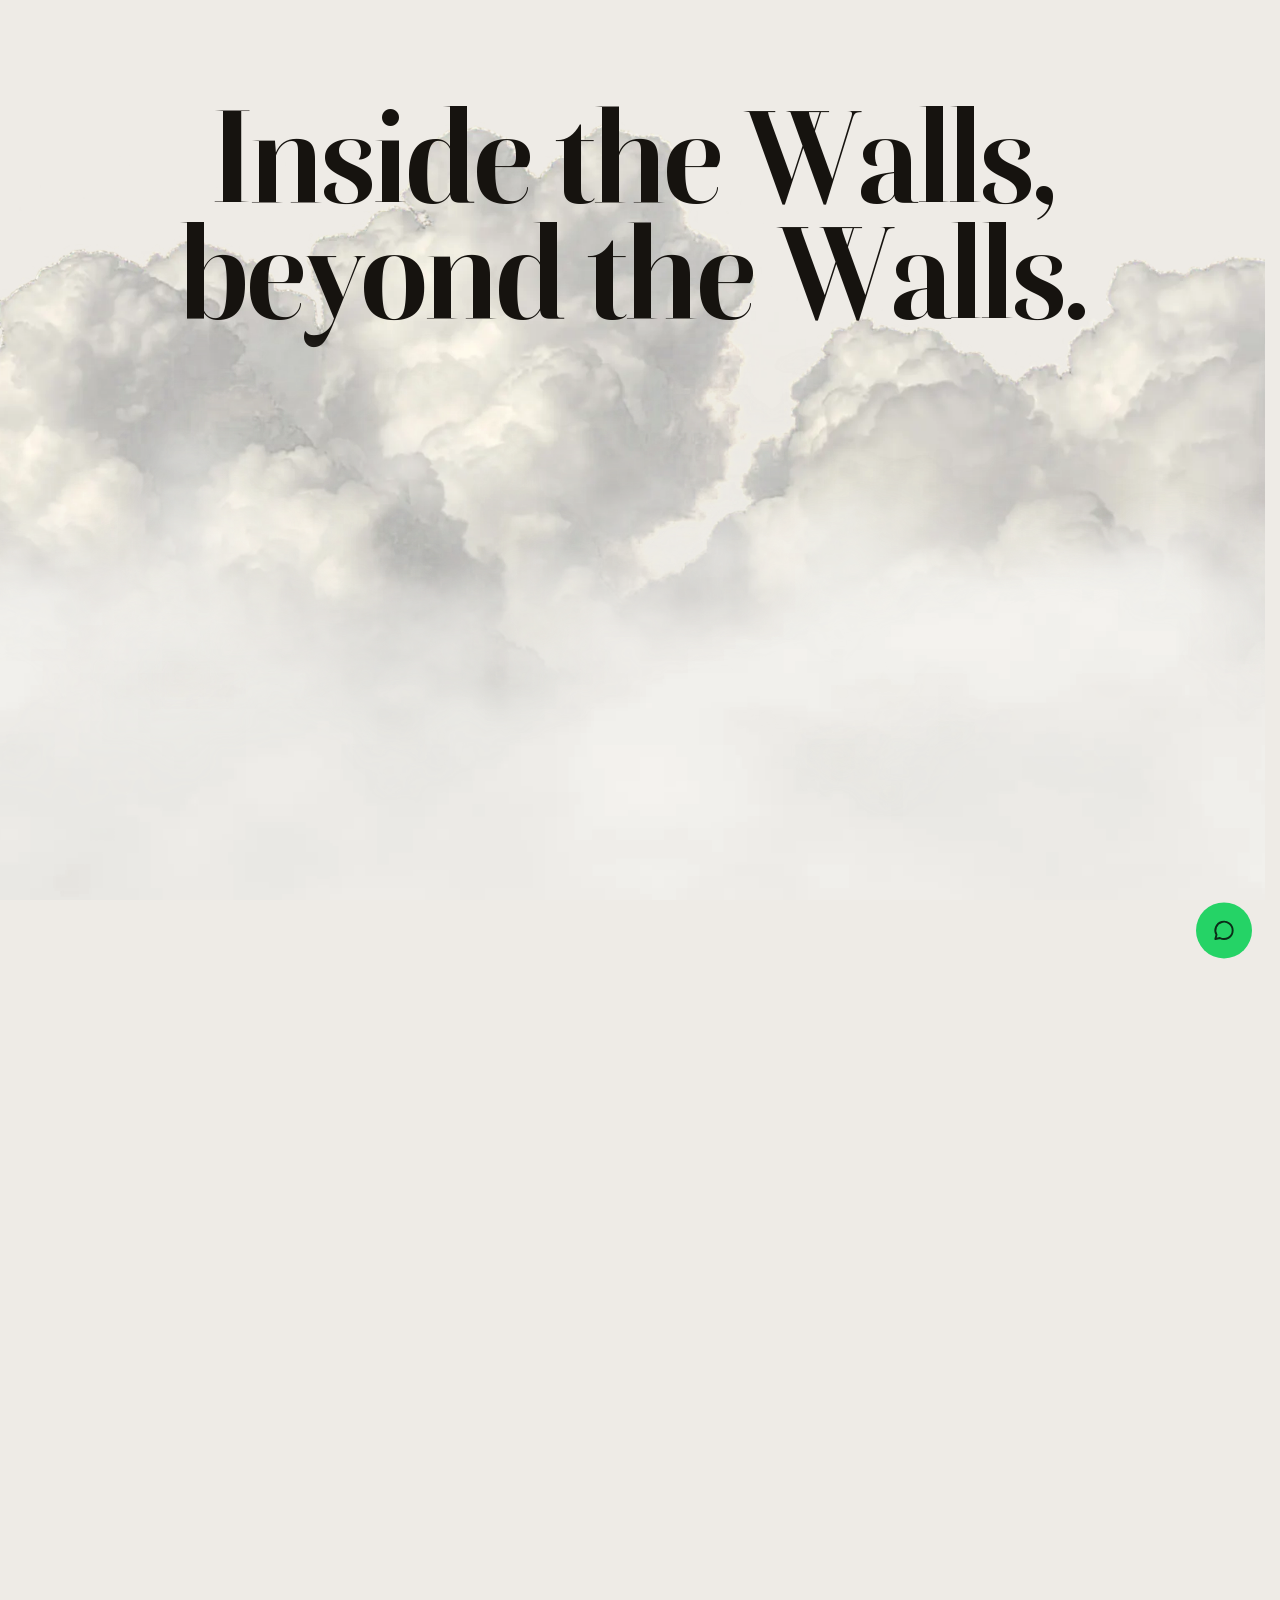
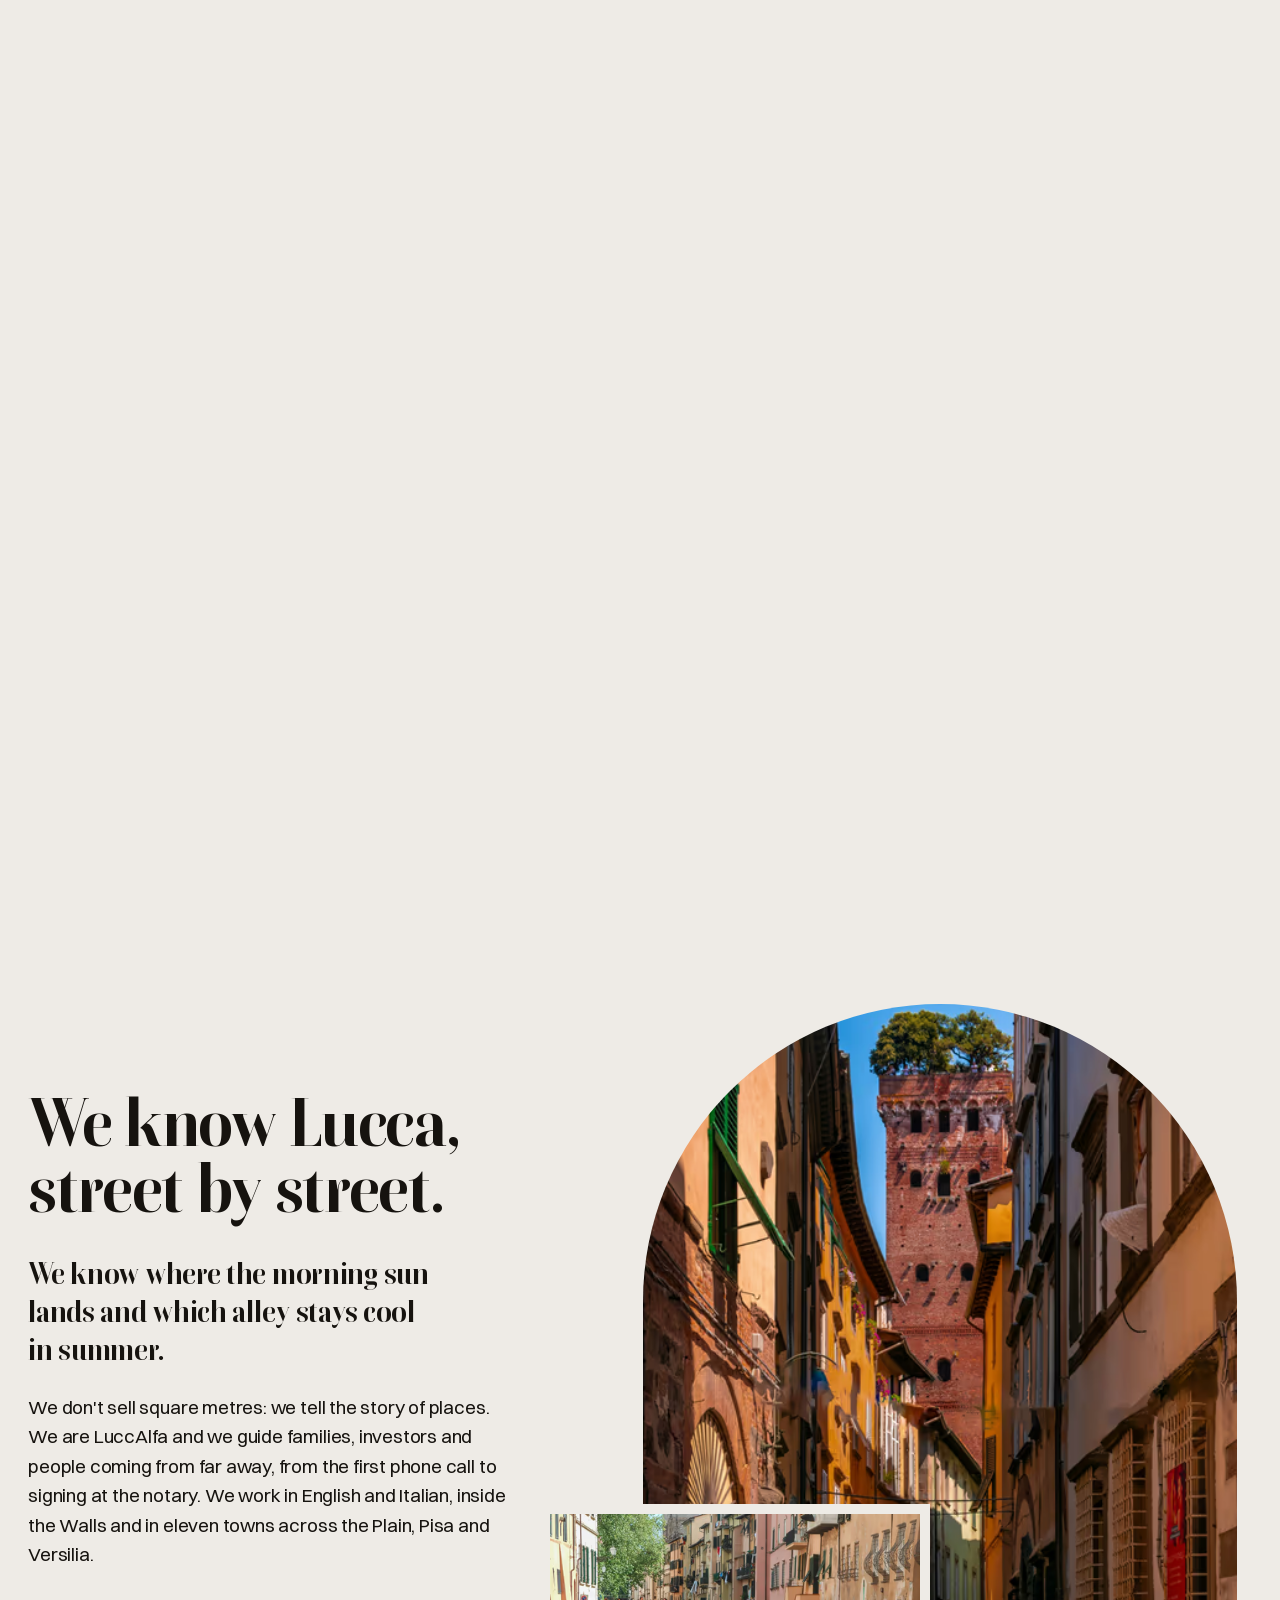
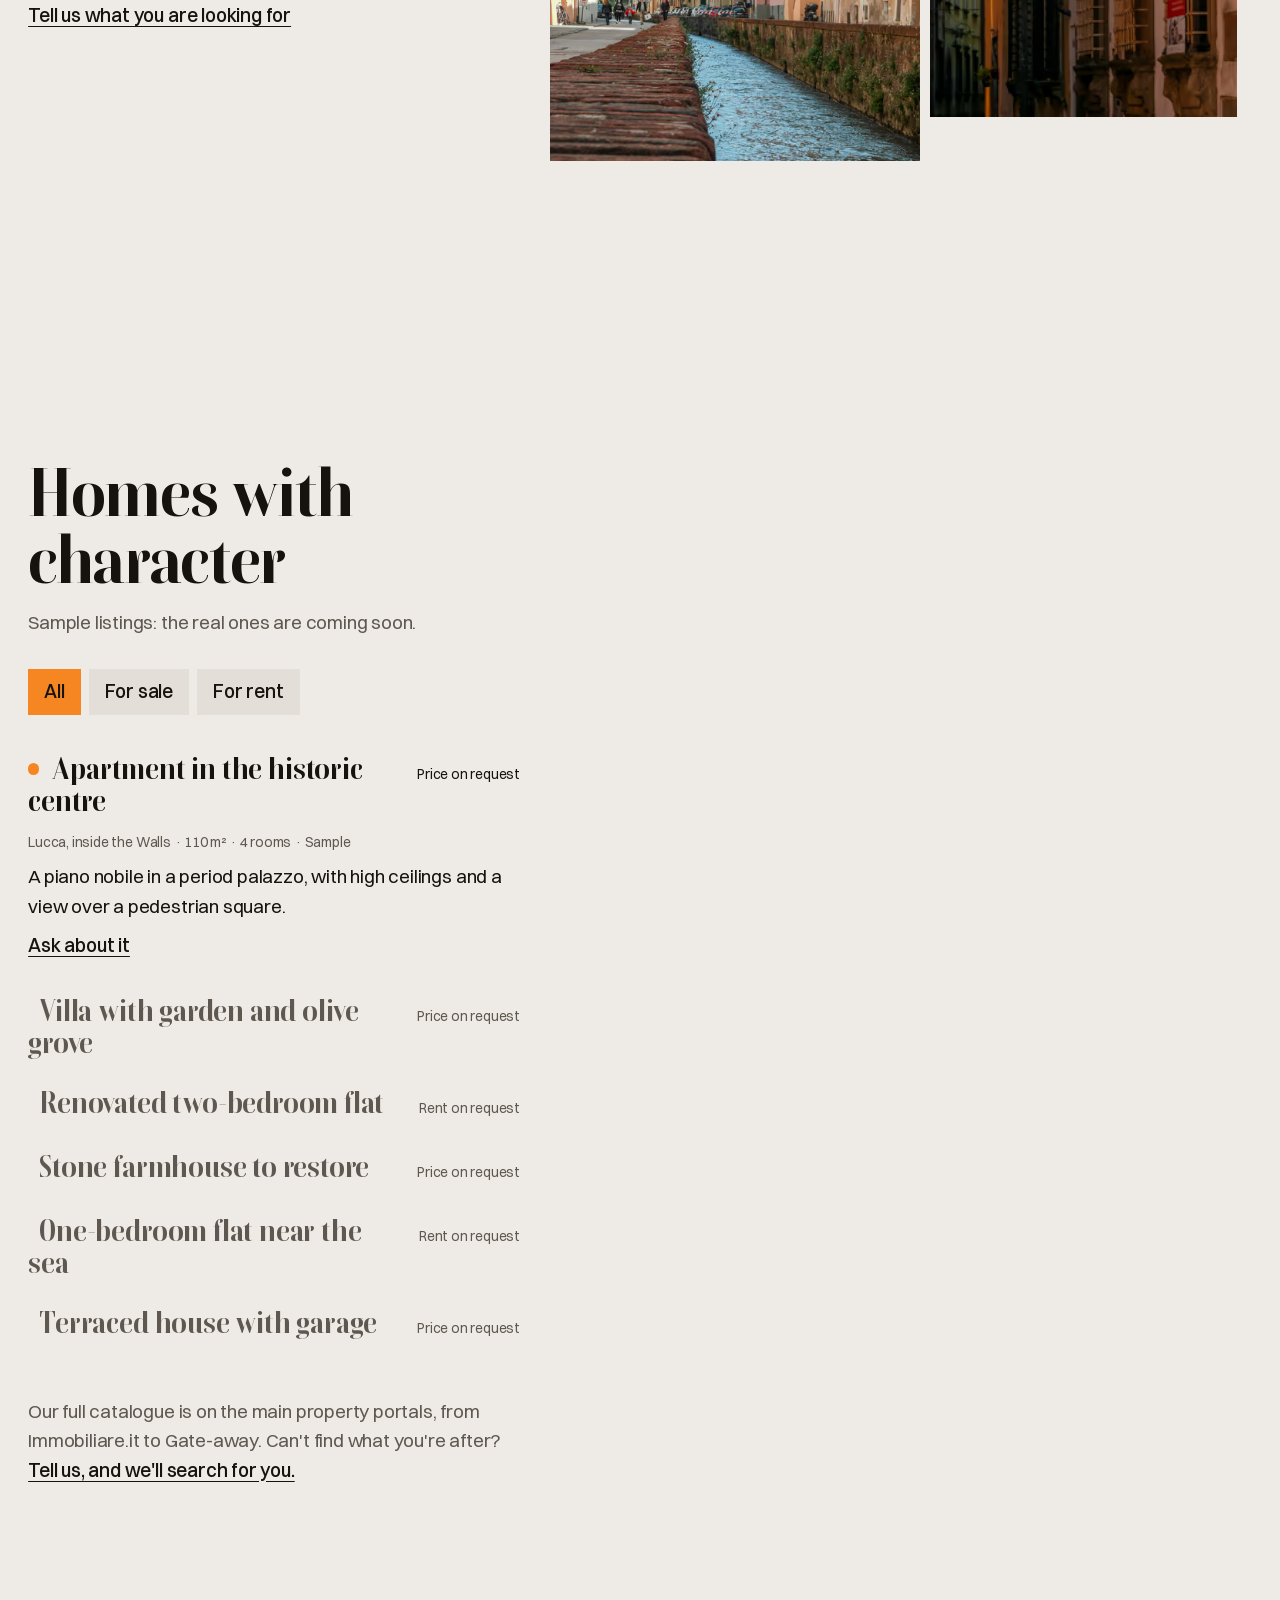
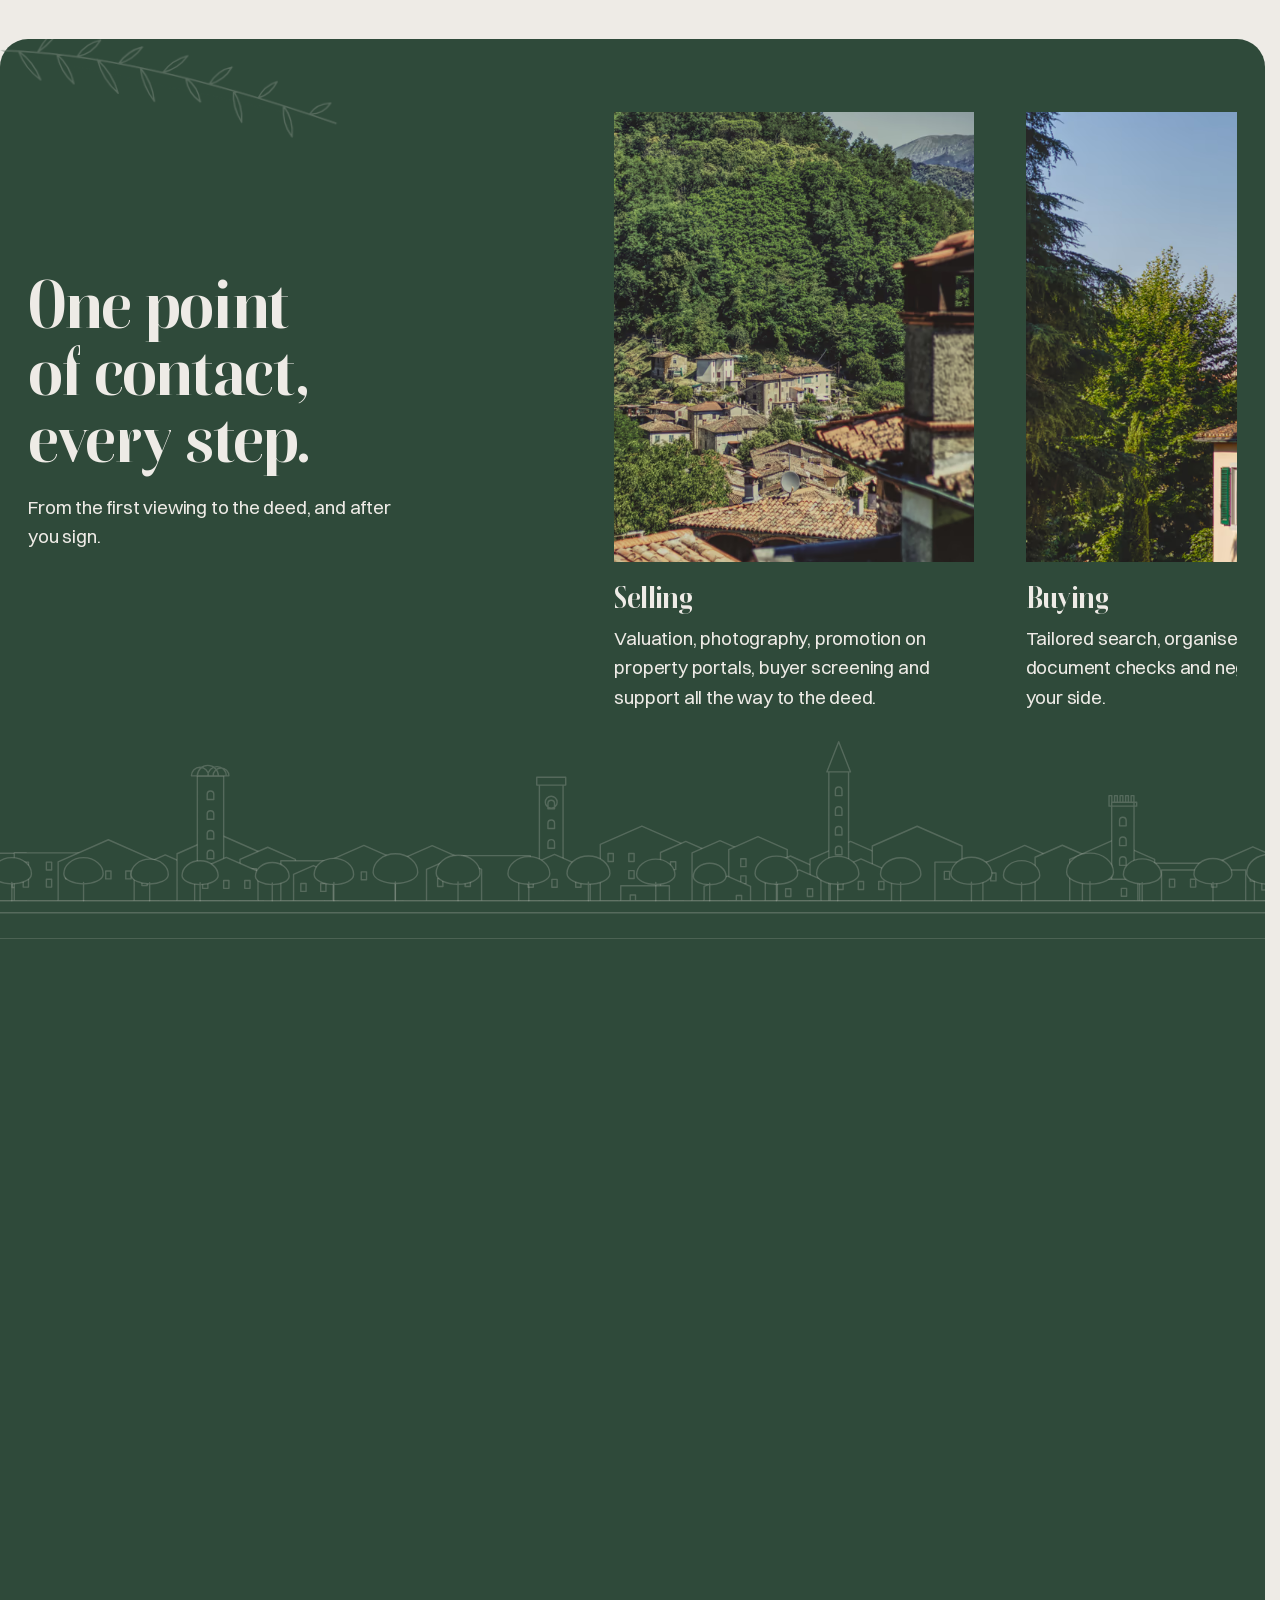
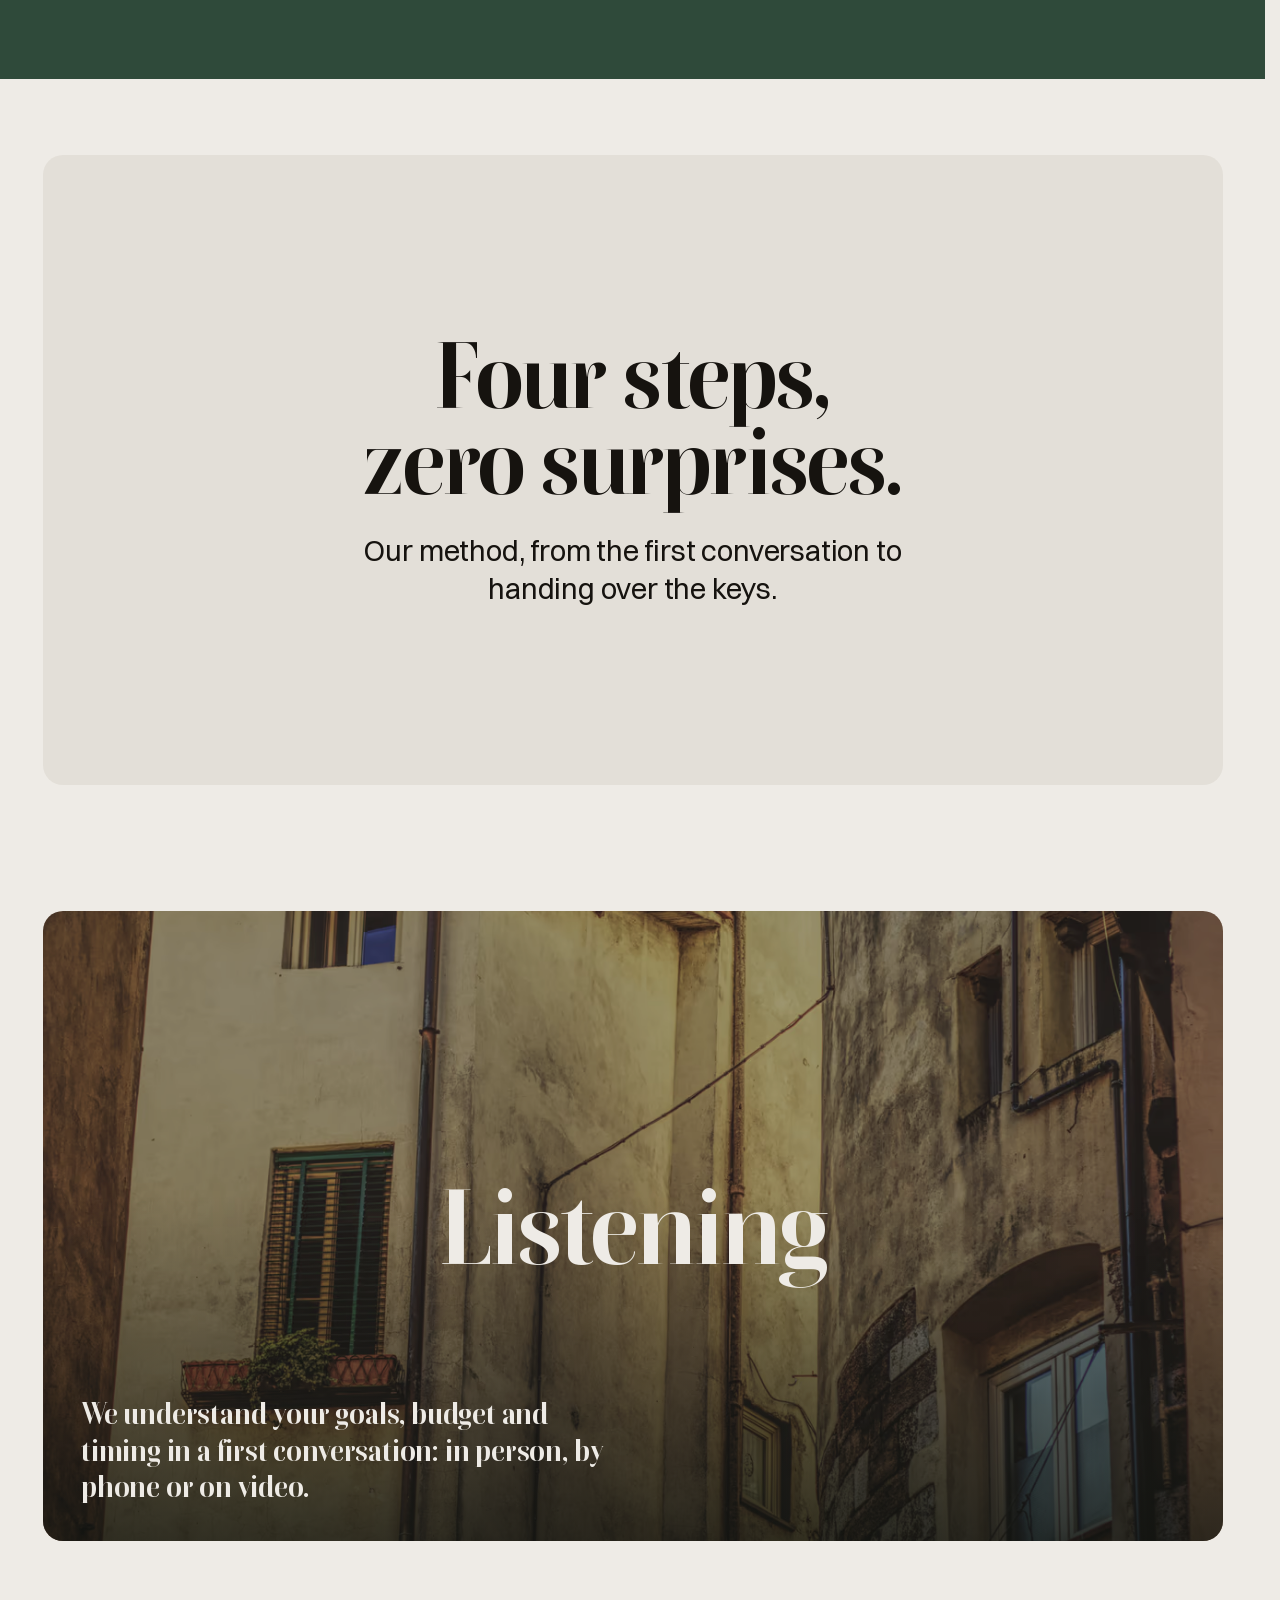
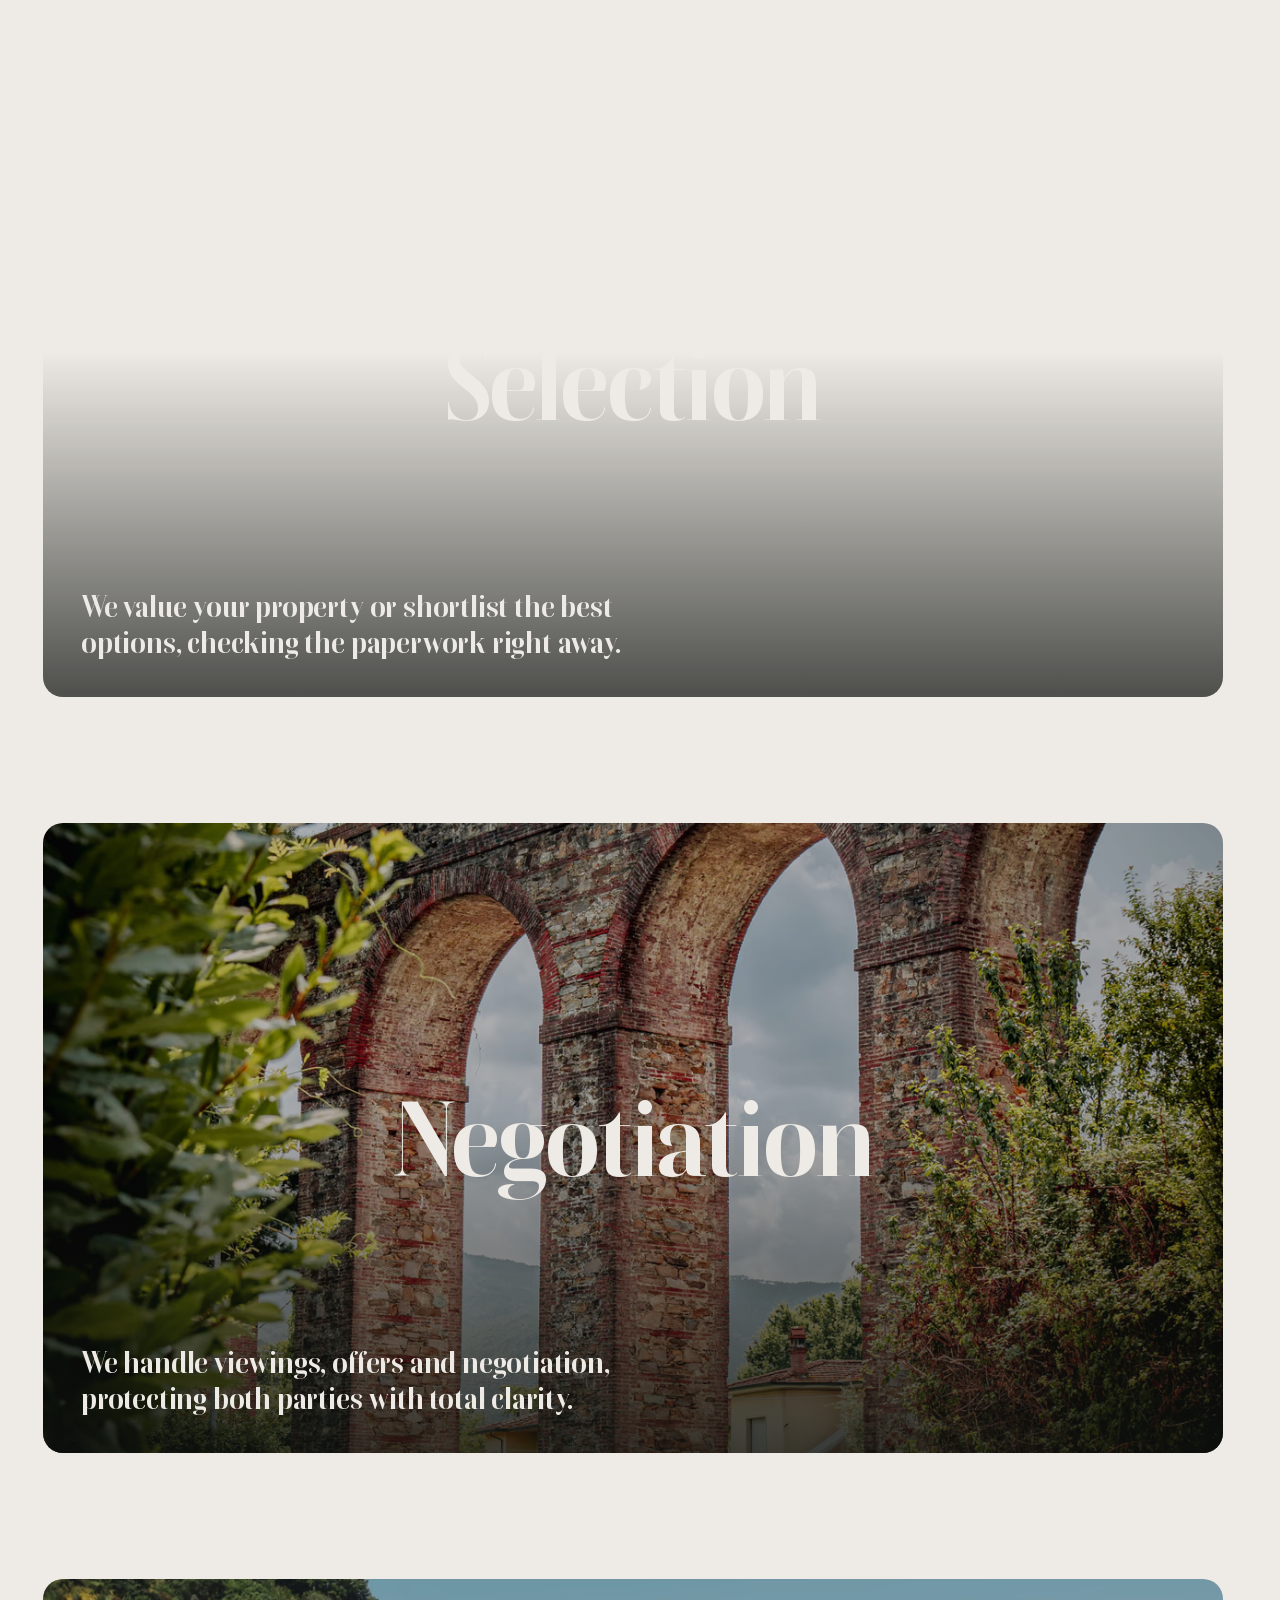
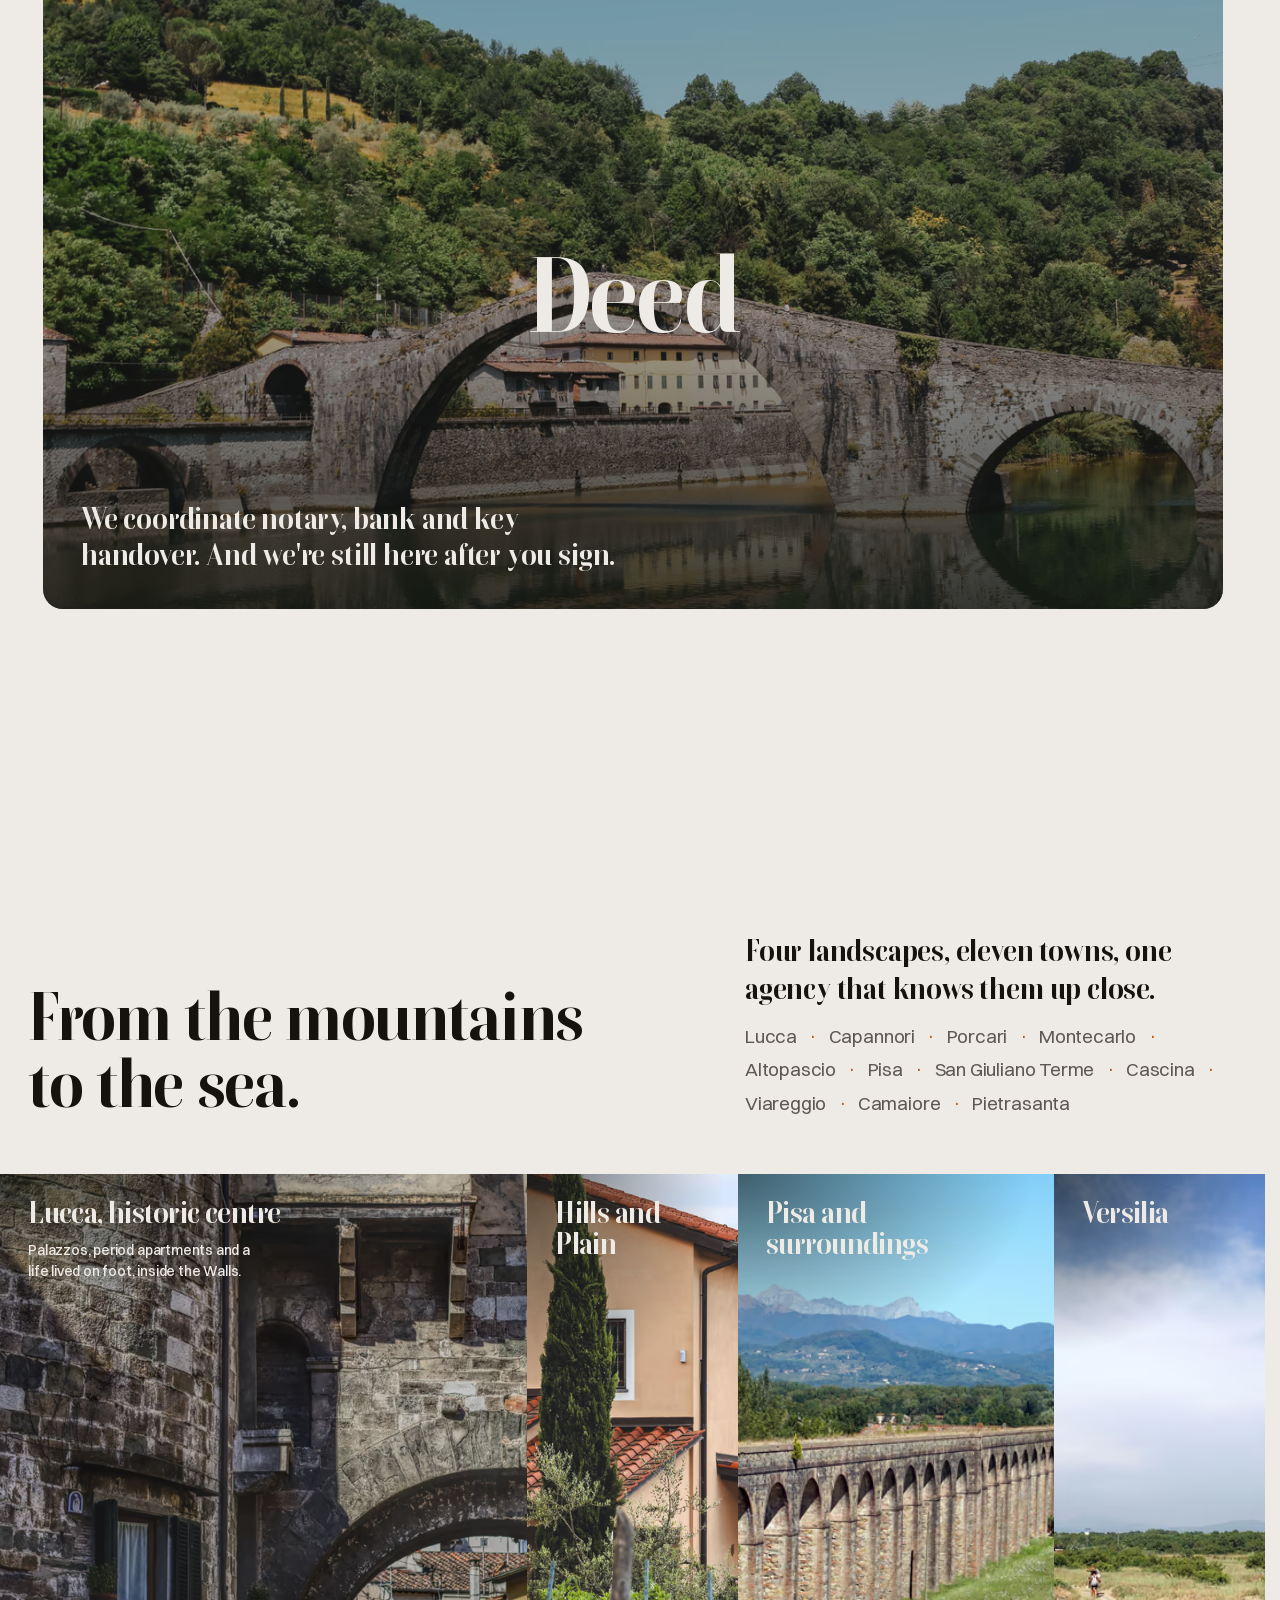
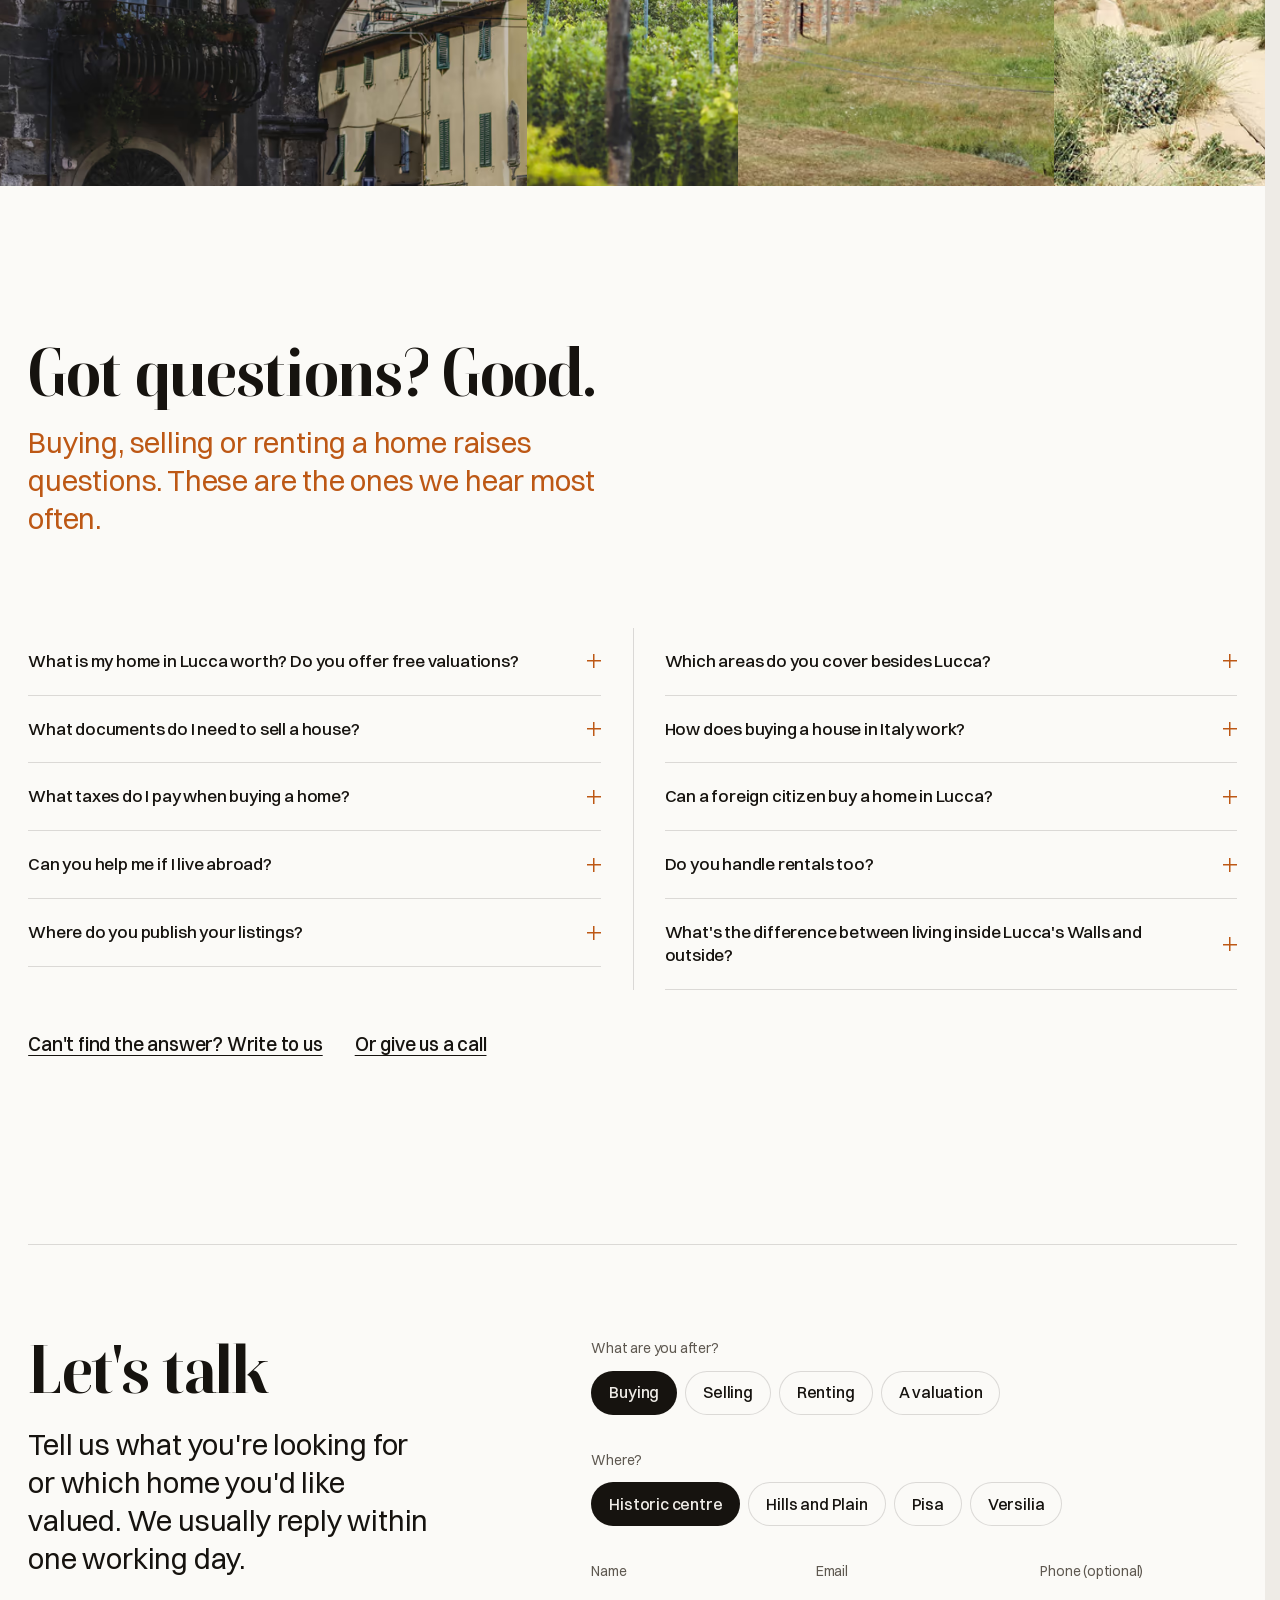
==== commit f4658fbc: "Telefono: la tenda arancio del cambio lingua sparisce del tutto a fine animazione Restava nella pagi" ====
--- a/index.html
+++ b/index.html
@@ -26,7 +26,7 @@
   <link rel="preload" href="assets/fonts/switzer-400.woff2" as="font" type="font/woff2" crossorigin />
   <link rel="preload" as="image" href="assets/img/tetti-lucca-p-720.avif" type="image/avif" media="(max-width: 699px)" />
   <link rel="preload" as="image" imagesrcset="assets/img/tetti-lucca-1280.avif 1280w, assets/img/tetti-lucca-1920.avif 1920w, assets/img/tetti-lucca-2560.avif 2560w" imagesizes="100vw" type="image/avif" media="(min-width: 700px)" />
-  <link rel="stylesheet" href="styles.css?v=27" />
+  <link rel="stylesheet" href="styles.css?v=28" />
 
   <!-- ═════ SCHEMA.ORG: RealEstateAgent + LocalBusiness ═════
        Entità autonoma: nessun collegamento all'entità di luccalfa.it (giardinaggio e pulizie),
@@ -142,8 +142,6 @@
         <li><a href="#zone"><span class="menu__text" data-i18n="m.zon">Zone</span><svg class="menu__arrow" viewBox="0 0 24 24" aria-hidden="true"><path d="M7 17 17 7M17 7H7M17 7v10"/></svg></a></li>
         <li><a href="#faq"><span class="menu__text" data-i18n="m.faq">Domande</span><svg class="menu__arrow" viewBox="0 0 24 24" aria-hidden="true"><path d="M7 17 17 7M17 7H7M17 7v10"/></svg></a></li>
         <li><a href="#contatti"><span class="menu__text" data-i18n="m.con">Contatti</span><svg class="menu__arrow" viewBox="0 0 24 24" aria-hidden="true"><path d="M7 17 17 7M17 7H7M17 7v10"/></svg></a></li>
-        <!-- SCHERZO PROVVISORIO: da togliere (cartella agenti/) -->
-        <li><a href="agenti/"><span class="menu__text">I nostri agenti</span><svg class="menu__arrow" viewBox="0 0 24 24" aria-hidden="true"><path d="M7 17 17 7M17 7H7M17 7v10"/></svg></a></li>
       </ul>
     </nav>
     <div class="menu__foot">
@@ -481,6 +479,6 @@
   </a>
 
   <script src="i18n.js?v=27" defer></script>
-  <script src="script.js?v=27" defer></script>
+  <script src="script.js?v=28" defer></script>
 </body>
 </html>
--- a/styles.css
+++ b/styles.css
@@ -164,7 +164,7 @@
 html.menu-open .menu__links a { transform: none; transition: transform .9s cubic-bezier(0.22, 1, 0.36, 1); }
 html.menu-open .menu__links li:nth-child(1) a { transition-delay: .4s; } html.menu-open .menu__links li:nth-child(2) a { transition-delay: .45s; }
 html.menu-open .menu__links li:nth-child(3) a { transition-delay: .5s; } html.menu-open .menu__links li:nth-child(4) a { transition-delay: .55s; }
-html.menu-open .menu__links li:nth-child(5) a { transition-delay: .6s; } html.menu-open .menu__links li:nth-child(6) a { transition-delay: .65s; }
+html.menu-open .menu__links li:nth-child(5) a { transition-delay: .6s; }
 /* al passaggio la parola sale e lascia il posto alla sua copia arancio; arriva la freccia; le altre voci si spengono */
 .menu__text { display: block; text-shadow: 0 1.15em 0 var(--accent); transition: transform .75s cubic-bezier(0.16, 1, 0.3, 1); } /* taste-skill-ignore: la copia della parola, non un'ombra */
 .menu__arrow { flex: none; width: .82em; height: .82em; overflow: hidden; }
@@ -617,8 +617,10 @@
 @keyframes word-rise { from { transform: translateY(45%); } to { transform: none; } }
 
 /* ═════ TENDA PER IL CAMBIO LINGUA ═════ */
-.curtain { position: fixed; inset: 0; z-index: 200; background: var(--accent); color: var(--accent-ink); display: grid; place-items: center;
+/* fuori dalla pagina quando non serve: Safari sul telefono colora la barra in basso con gli elementi fissi che toccano il bordo */
+.curtain { position: fixed; inset: 0; z-index: 200; background: var(--accent); color: var(--accent-ink); display: none; place-items: center;
   transform: scaleY(0); transform-origin: 50% 100%; pointer-events: none; }
+.curtain.is-on { display: grid; }
 .curtain__label { font-family: var(--display); font-weight: 700; font-size: var(--step-display); letter-spacing: -0.03em; opacity: 0; }
 
 /* ═════ SCORRIMENTO MORBIDO (Lenis, solo computer) ═════ */
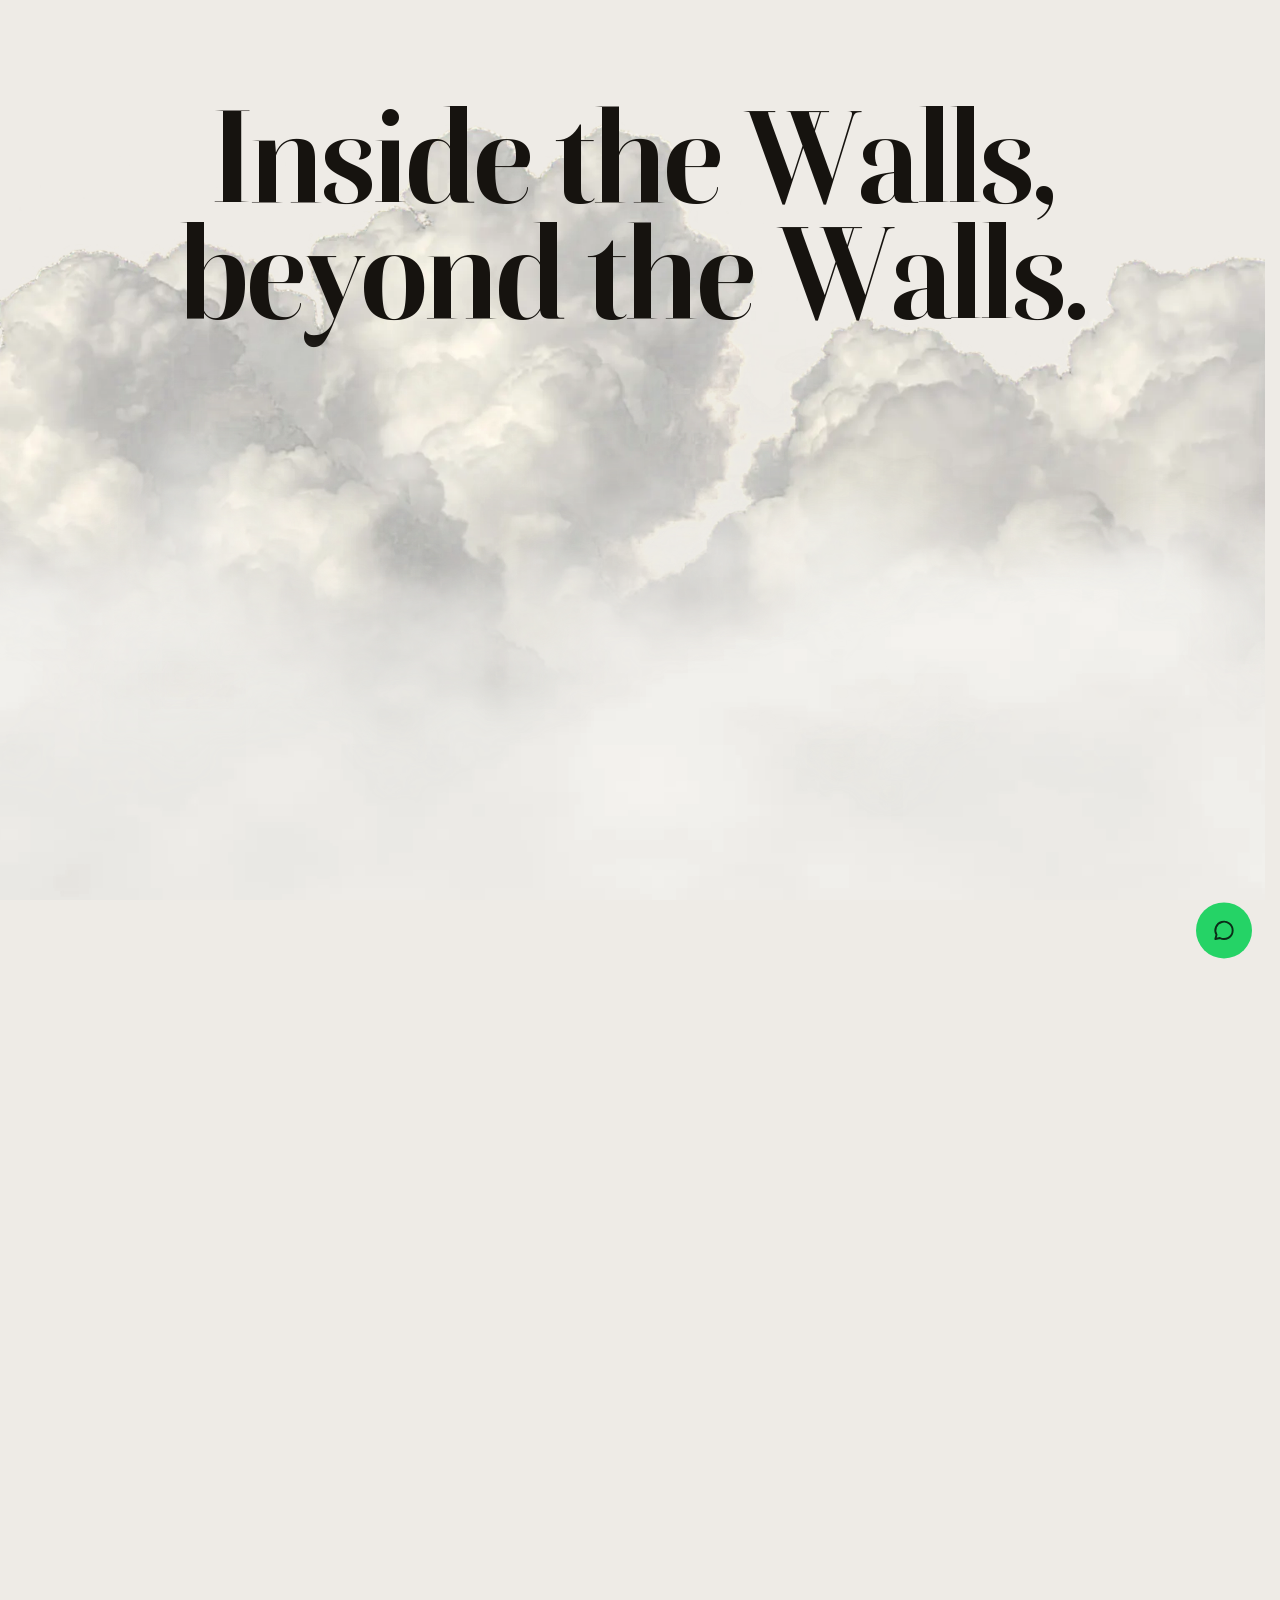
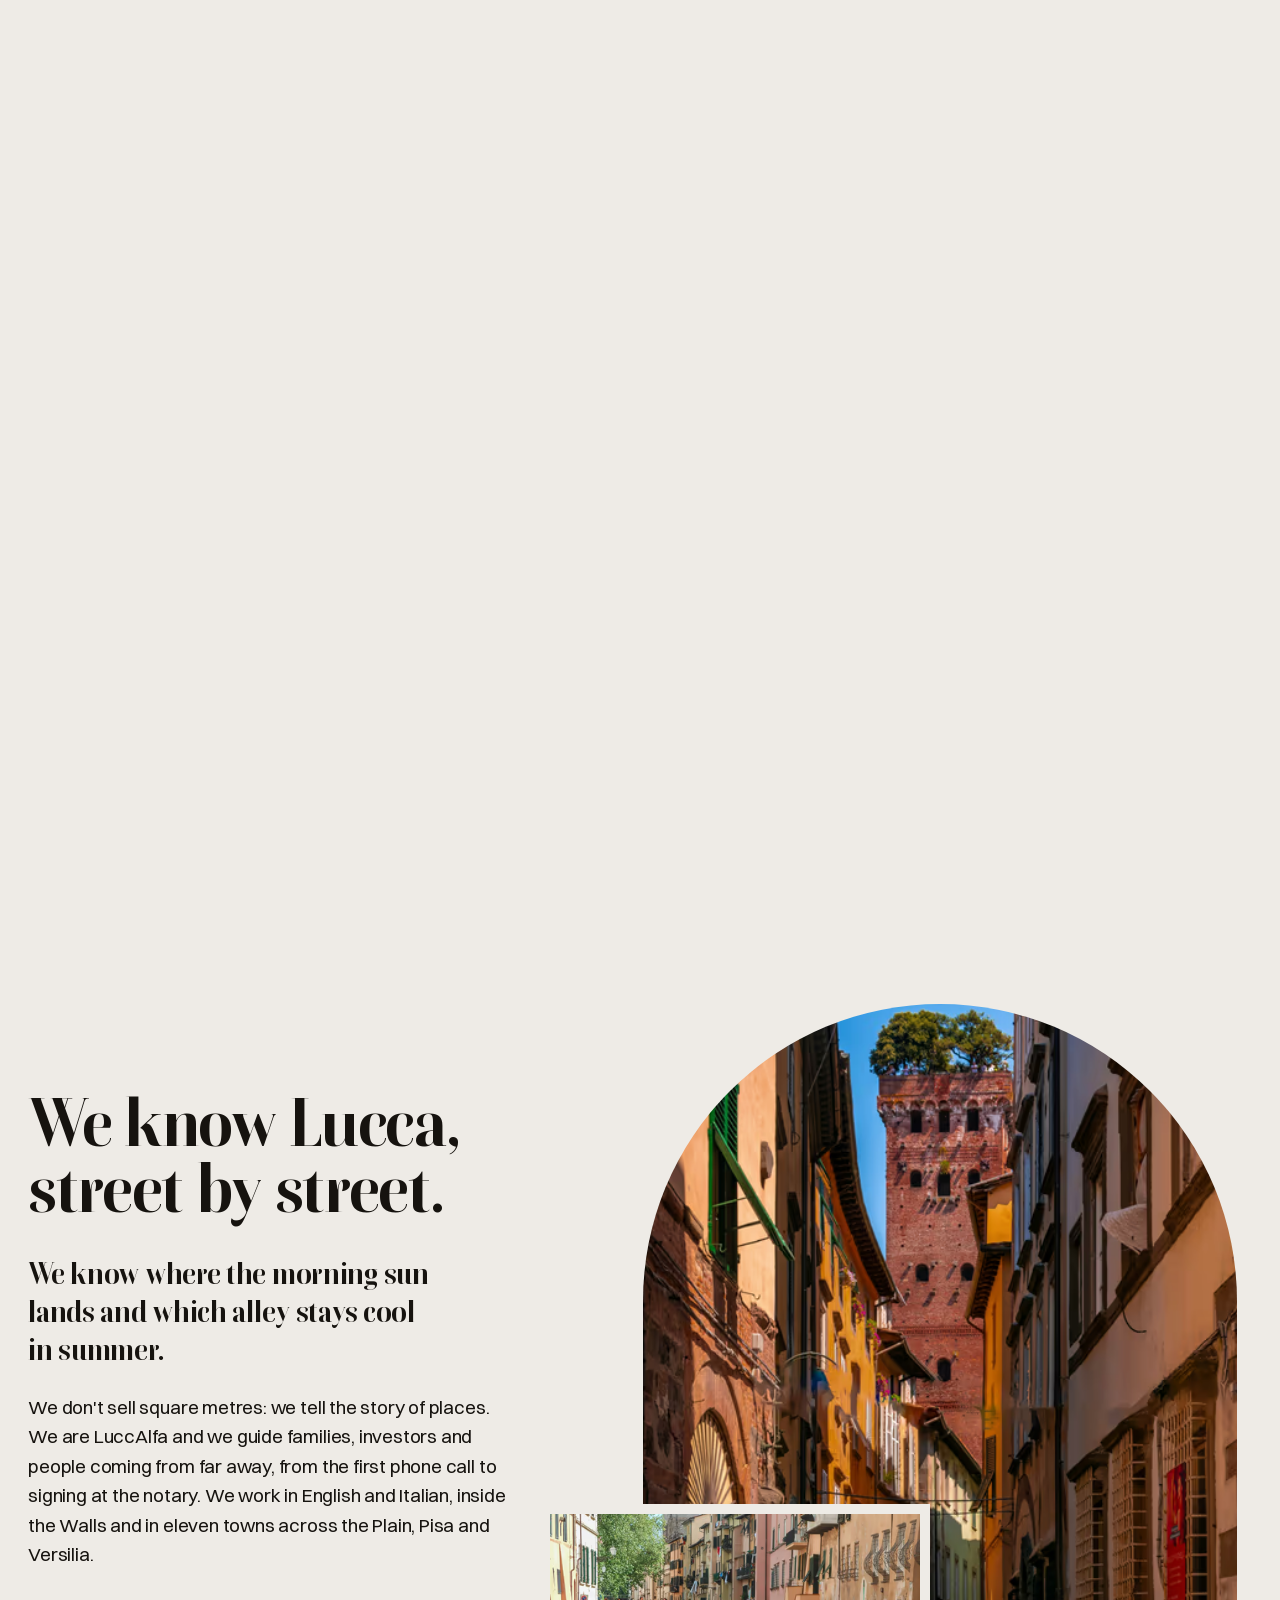
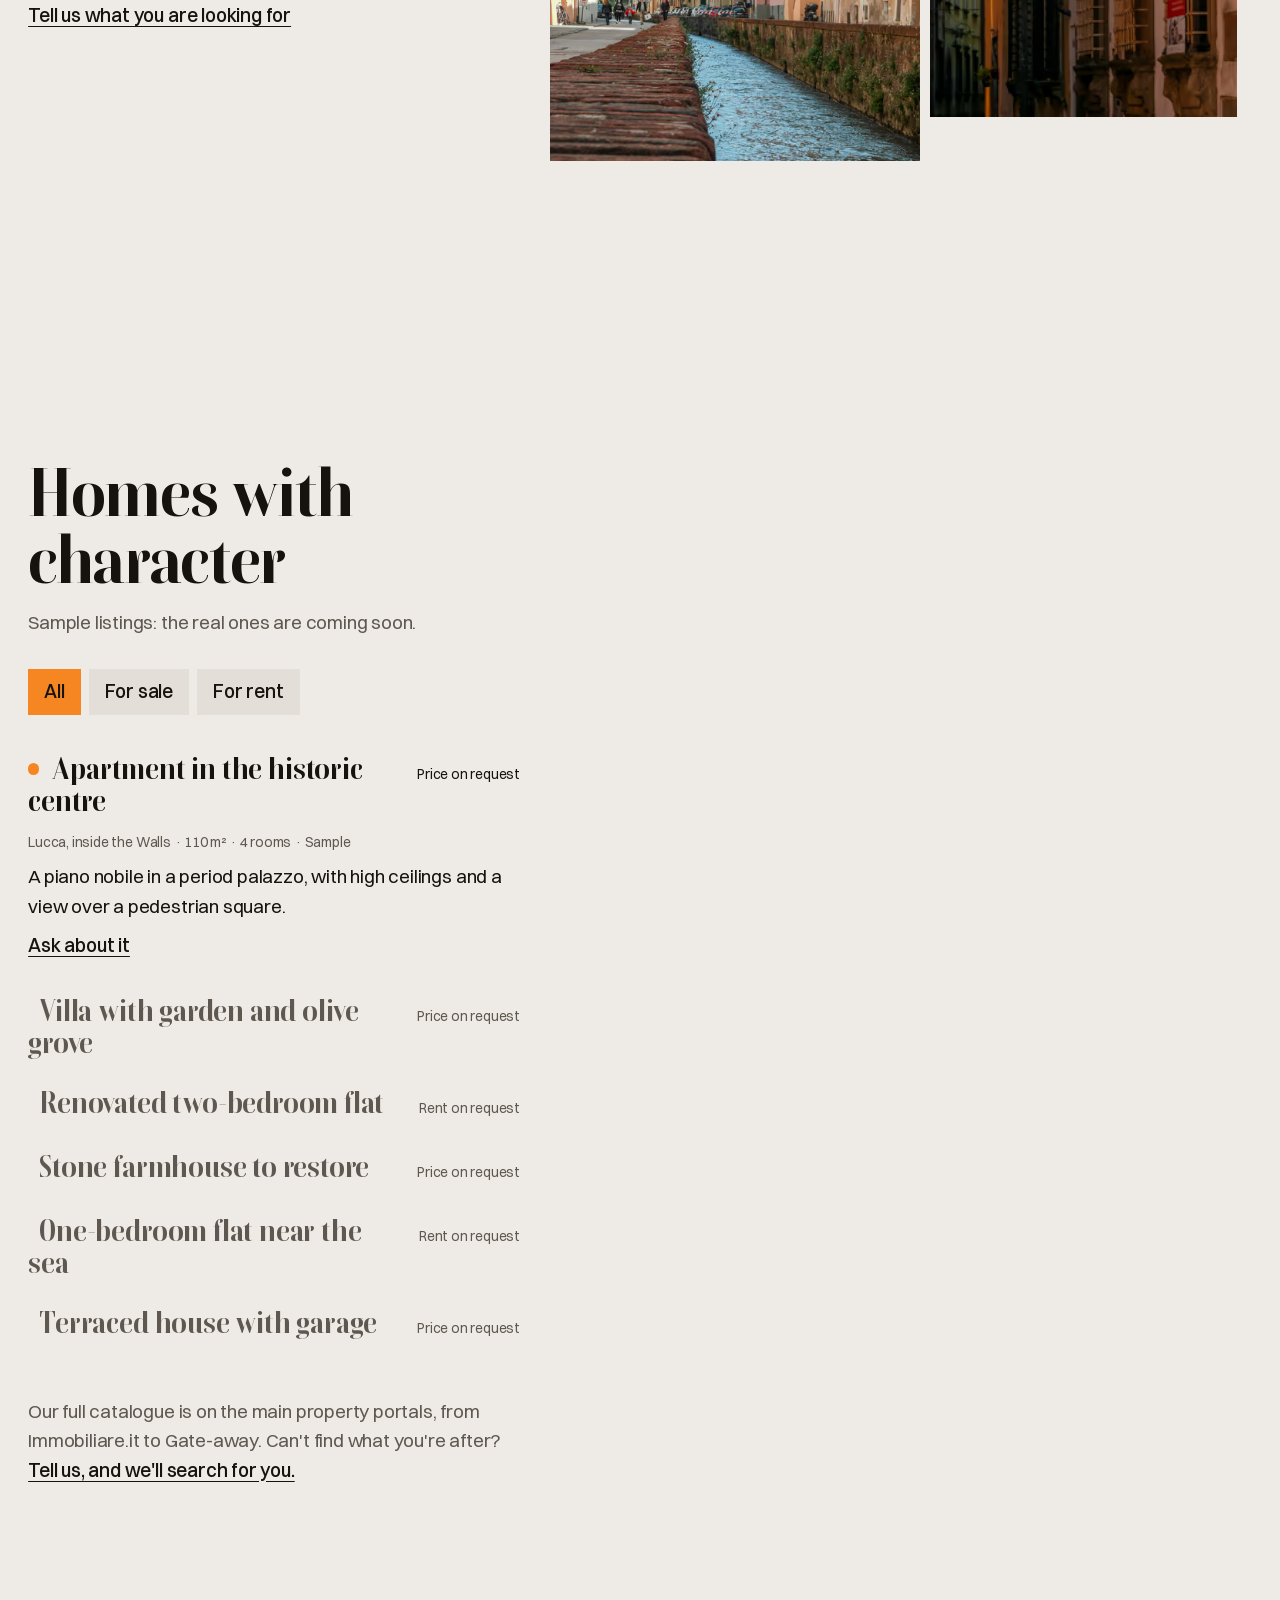
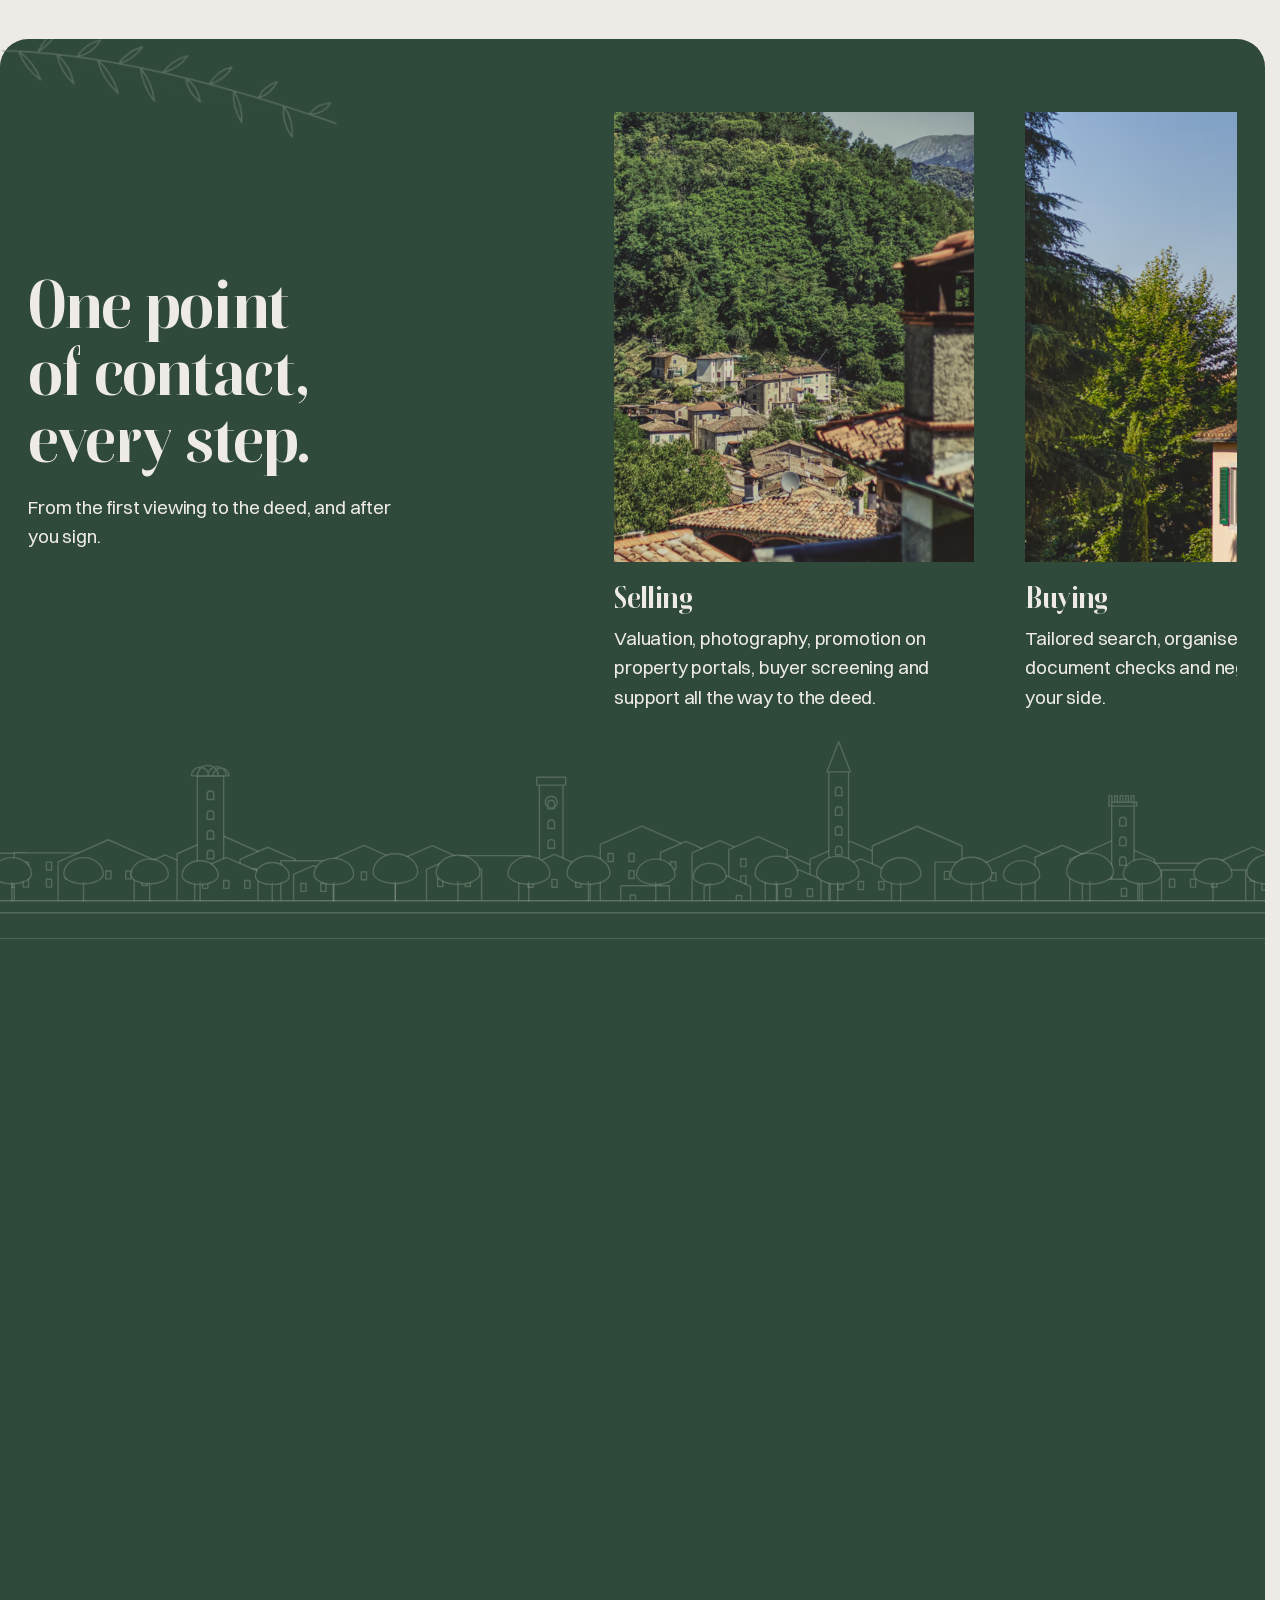
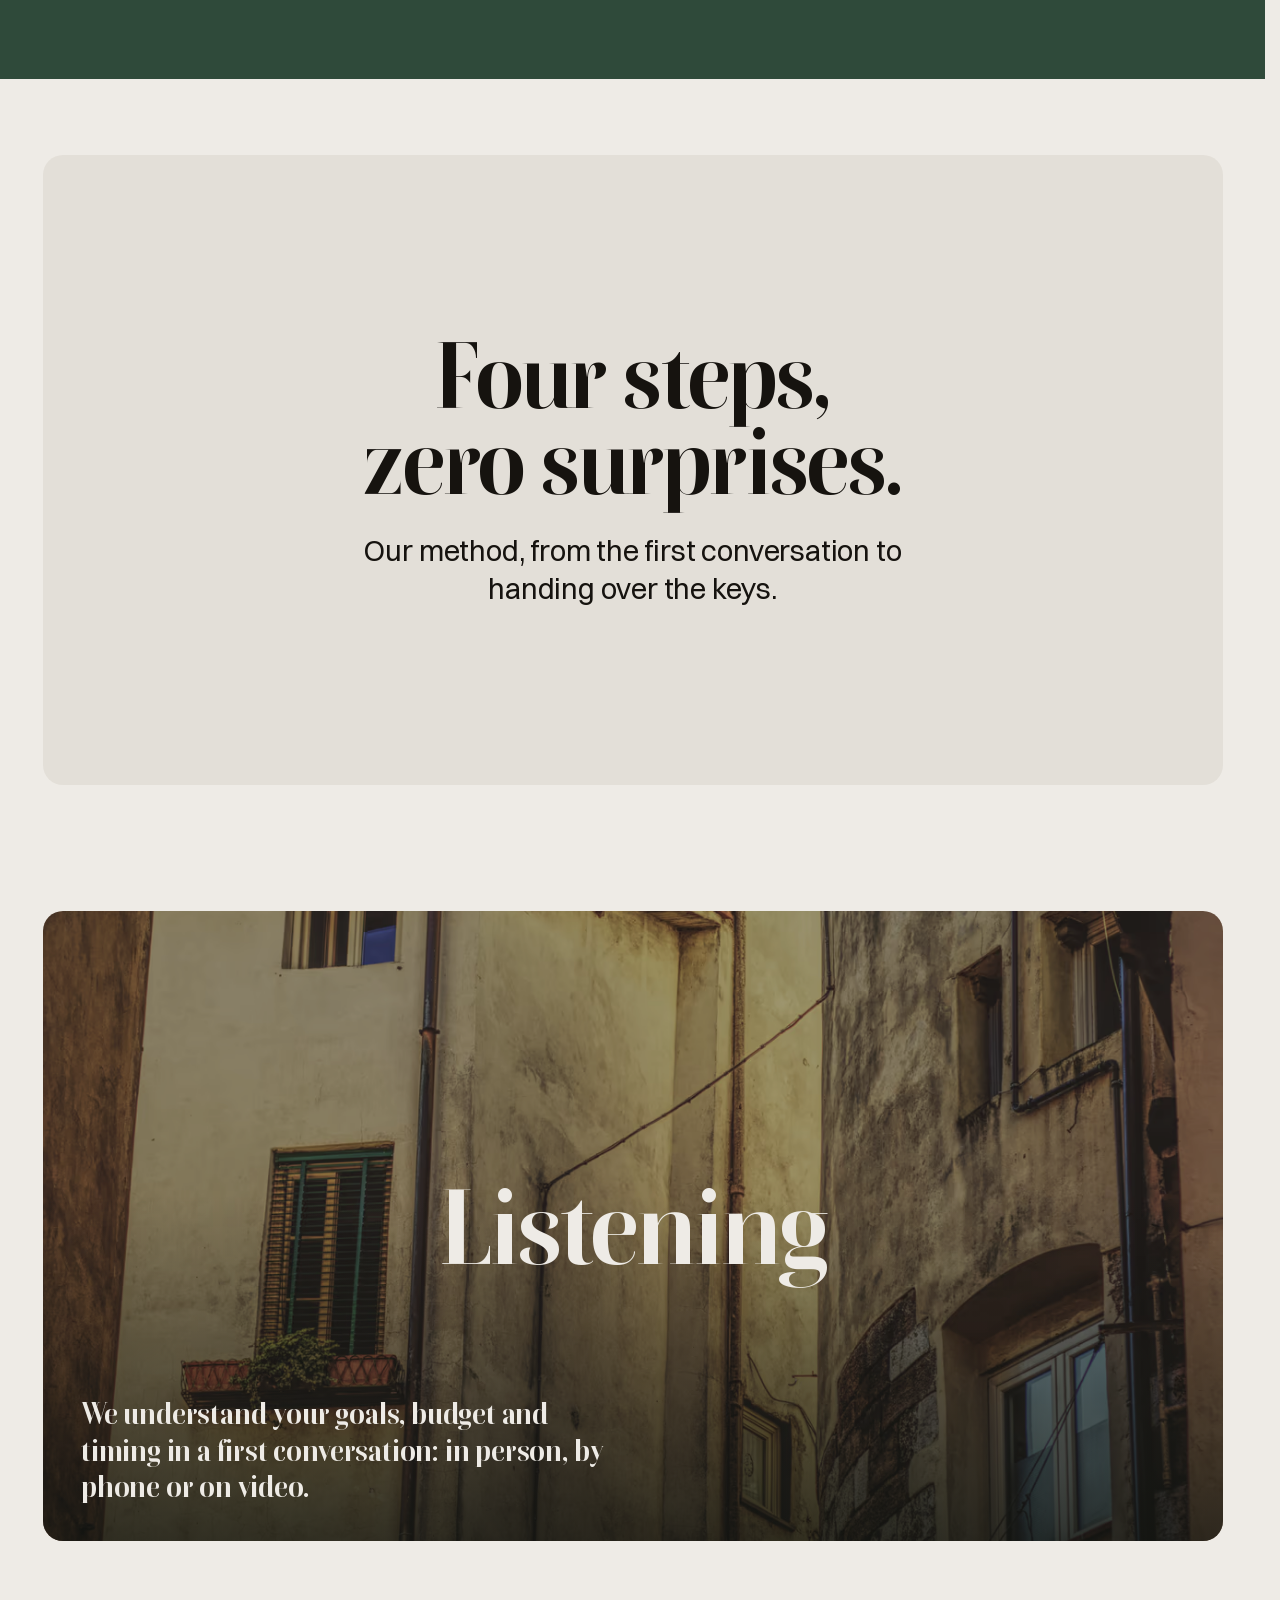
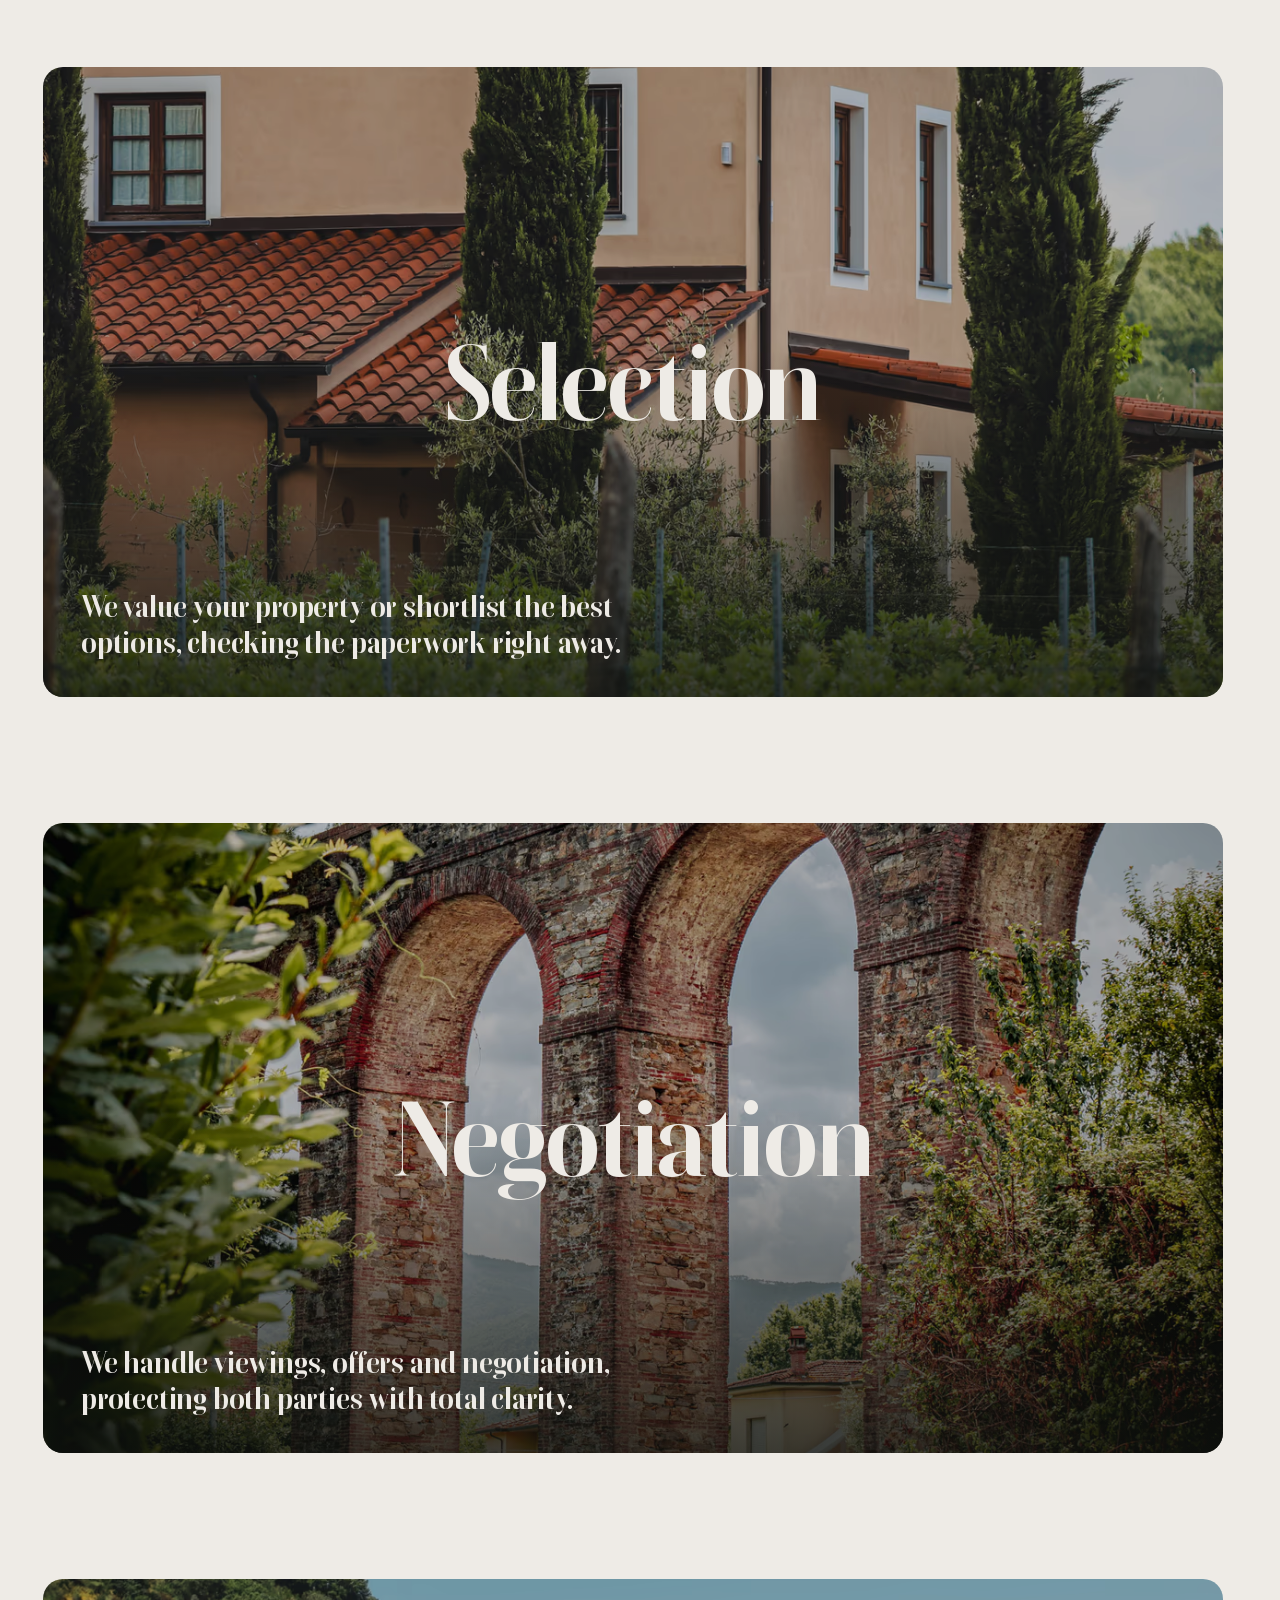
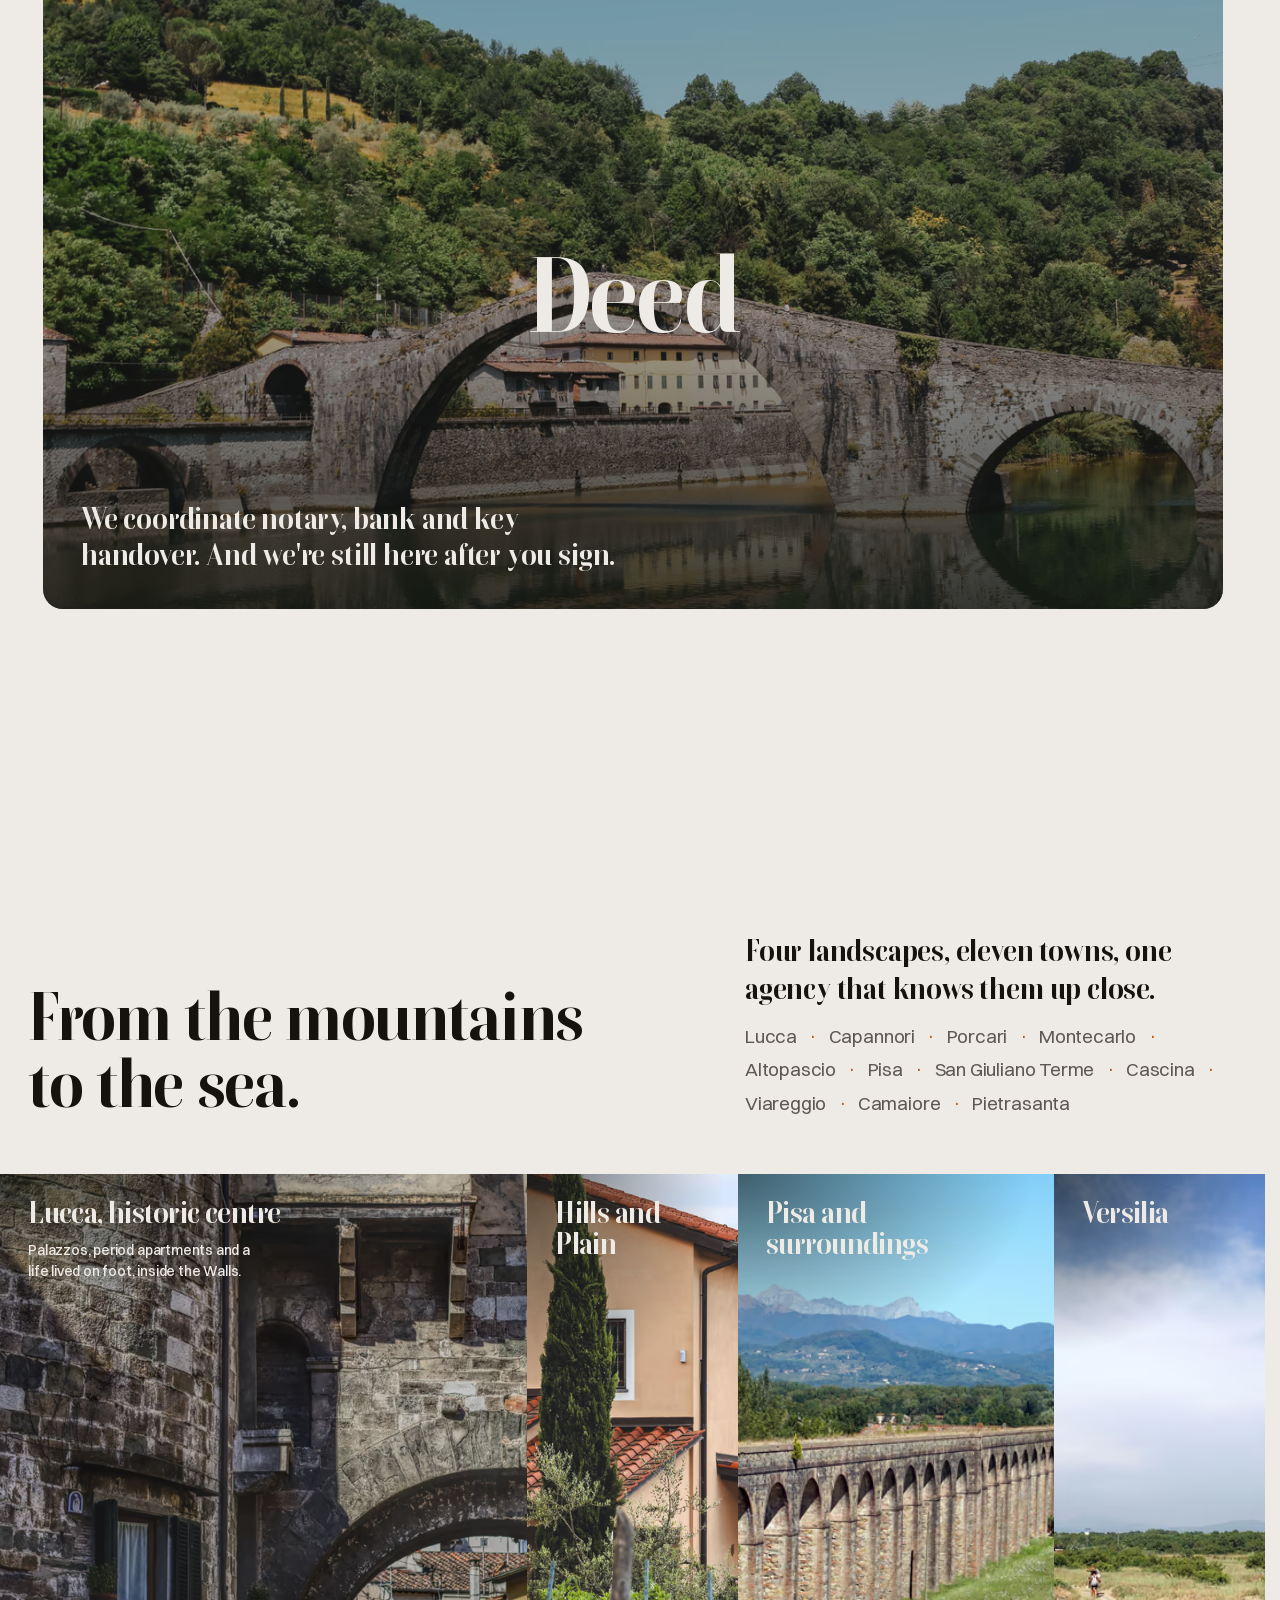
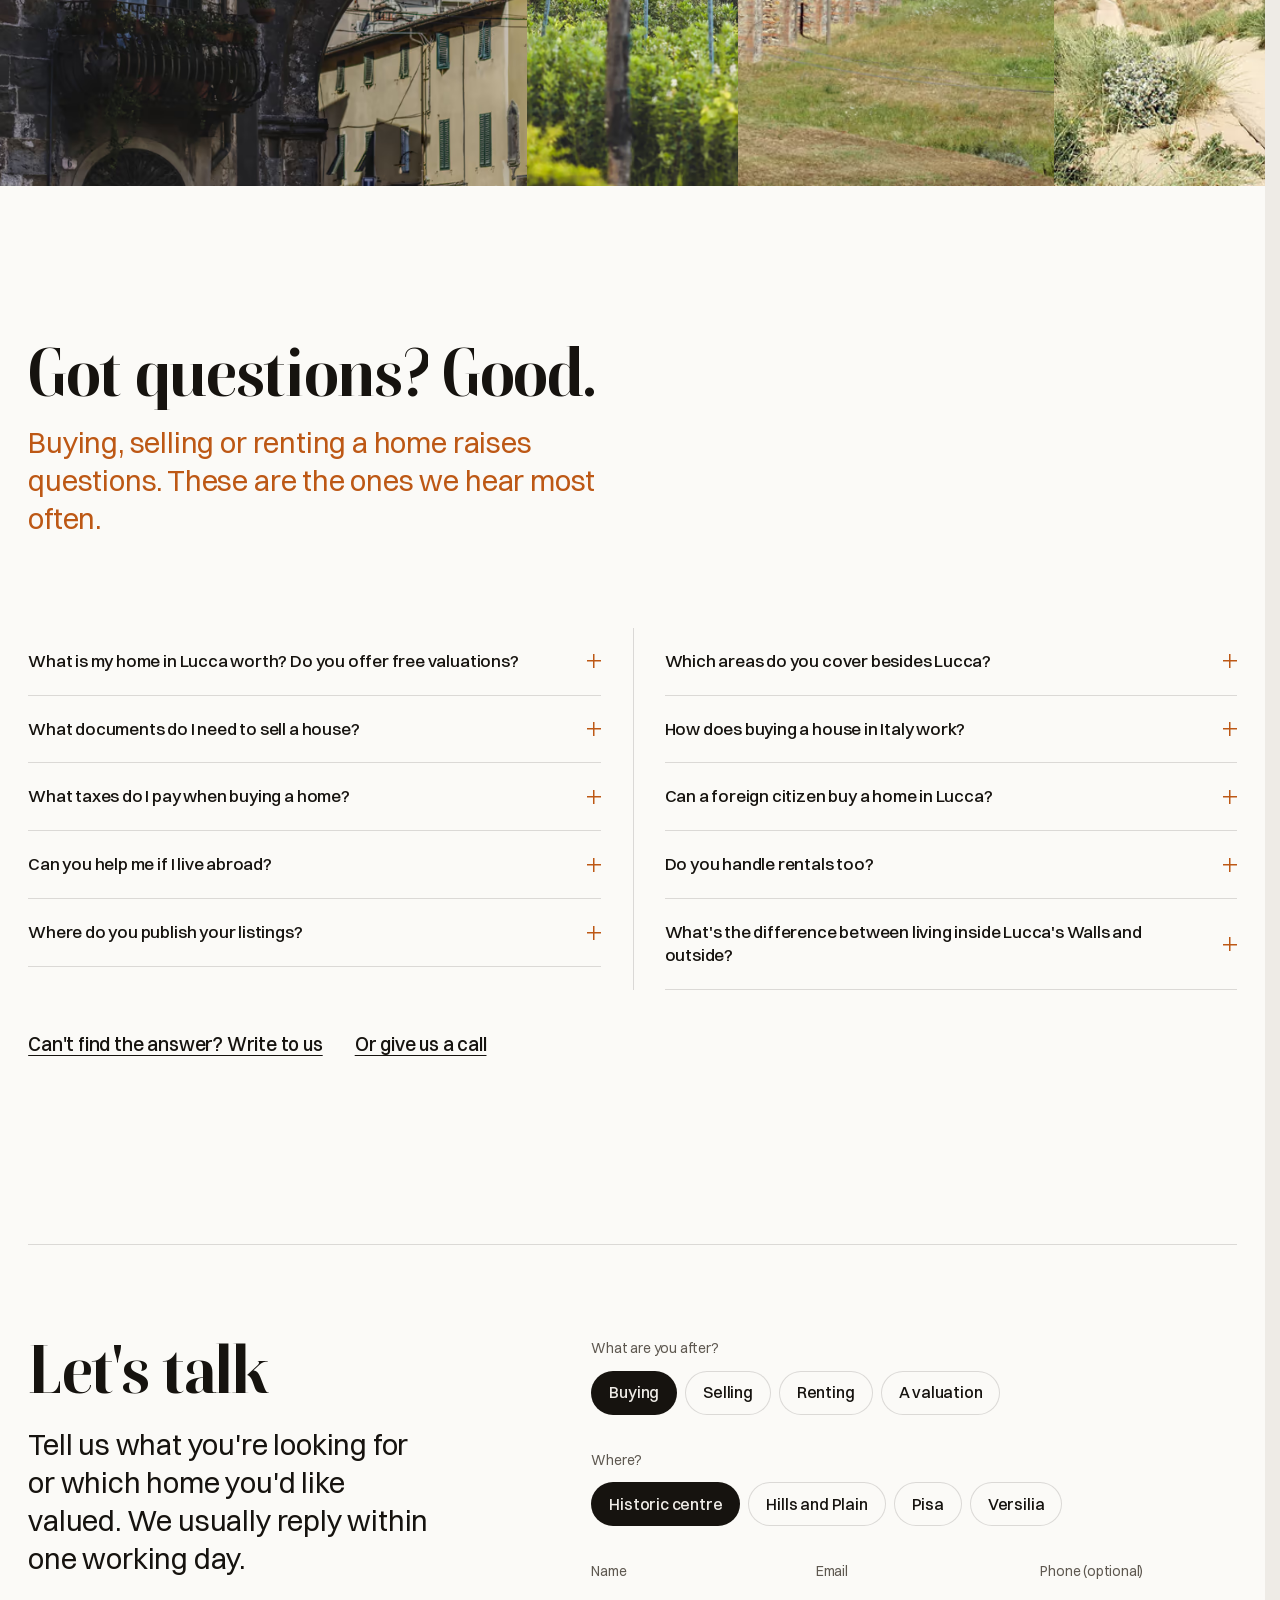
==== commit 79cac850: "Servizi: la galleria orizzontale si ferma sempre sull'ultima foto La corsa era una misura presa da J" ====
--- a/index.html
+++ b/index.html
@@ -26,7 +26,7 @@
   <link rel="preload" href="assets/fonts/switzer-400.woff2" as="font" type="font/woff2" crossorigin />
   <link rel="preload" as="image" href="assets/img/tetti-lucca-p-720.avif" type="image/avif" media="(max-width: 699px)" />
   <link rel="preload" as="image" imagesrcset="assets/img/tetti-lucca-1280.avif 1280w, assets/img/tetti-lucca-1920.avif 1920w, assets/img/tetti-lucca-2560.avif 2560w" imagesizes="100vw" type="image/avif" media="(min-width: 700px)" />
-  <link rel="stylesheet" href="styles.css?v=28" />
+  <link rel="stylesheet" href="styles.css?v=29" />
 
   <!-- ═════ SCHEMA.ORG: RealEstateAgent + LocalBusiness ═════
        Entità autonoma: nessun collegamento all'entità di luccalfa.it (giardinaggio e pulizie),
@@ -479,6 +479,6 @@
   </a>
 
   <script src="i18n.js?v=27" defer></script>
-  <script src="script.js?v=28" defer></script>
+  <script src="script.js?v=29" defer></script>
 </body>
 </html>
--- a/styles.css
+++ b/styles.css
@@ -401,7 +401,7 @@
       animation: sheet linear both; animation-timeline: view(); animation-range: cover 0px cover 70vh; }
     .srv__stage { position: sticky; top: 0; height: 100vh; height: 100svh; display: flex; align-items: center; overflow: hidden; } /* taste-skill-ignore */
     .srv__head { flex: none; width: 44vw; max-width: none; padding: 0 0 0 var(--m); }
-    .srv__viewport { flex: 1; min-width: 0; overflow: hidden; margin-right: var(--m); }
+    .srv__viewport { flex: 1; min-width: 0; overflow: hidden; margin-right: var(--m); container-type: inline-size; }
     .srv__track { display: flex; margin: 0; padding: 0 var(--m) 0 4vw; gap: 4vw; overflow: visible; align-items: flex-end; width: max-content;
       animation: srv-slide linear both; animation-timeline: --srv; animation-range: contain 0% contain 100%; }
     .srv__item { width: auto; max-width: none; }
@@ -420,7 +420,8 @@
 @keyframes city-drift { from { transform: translateX(0); } to { transform: translateX(-3.5%); } }
 @keyframes sway-l { 0% { transform: rotate(-2deg); } 50% { transform: rotate(1.5deg); } 100% { transform: rotate(-1deg); } }
 @keyframes sway-r { 0% { transform: scaleX(-1) rotate(-2deg); } 50% { transform: scaleX(-1) rotate(1.5deg); } 100% { transform: scaleX(-1) rotate(-1deg); } }
-@keyframes srv-slide { 0%, 6% { transform: translateX(0); } 94%, 100% { transform: translateX(calc(-1 * var(--tx, 200vw))); } }
+/* la galleria scorre esattamente della sua larghezza meno la finestra (100cqw): nessuna misura da JS che possa arrivare in ritardo */
+@keyframes srv-slide { 0%, 6% { transform: translateX(0); } 94%, 100% { transform: translateX(min(0px, calc(100cqw - 100%))); } }
 
 /* ═════ METODO: carte che si impilano ═════ */
 /* carte con margini, non a tutto schermo: ognuna si ferma un po' più in basso della precedente,
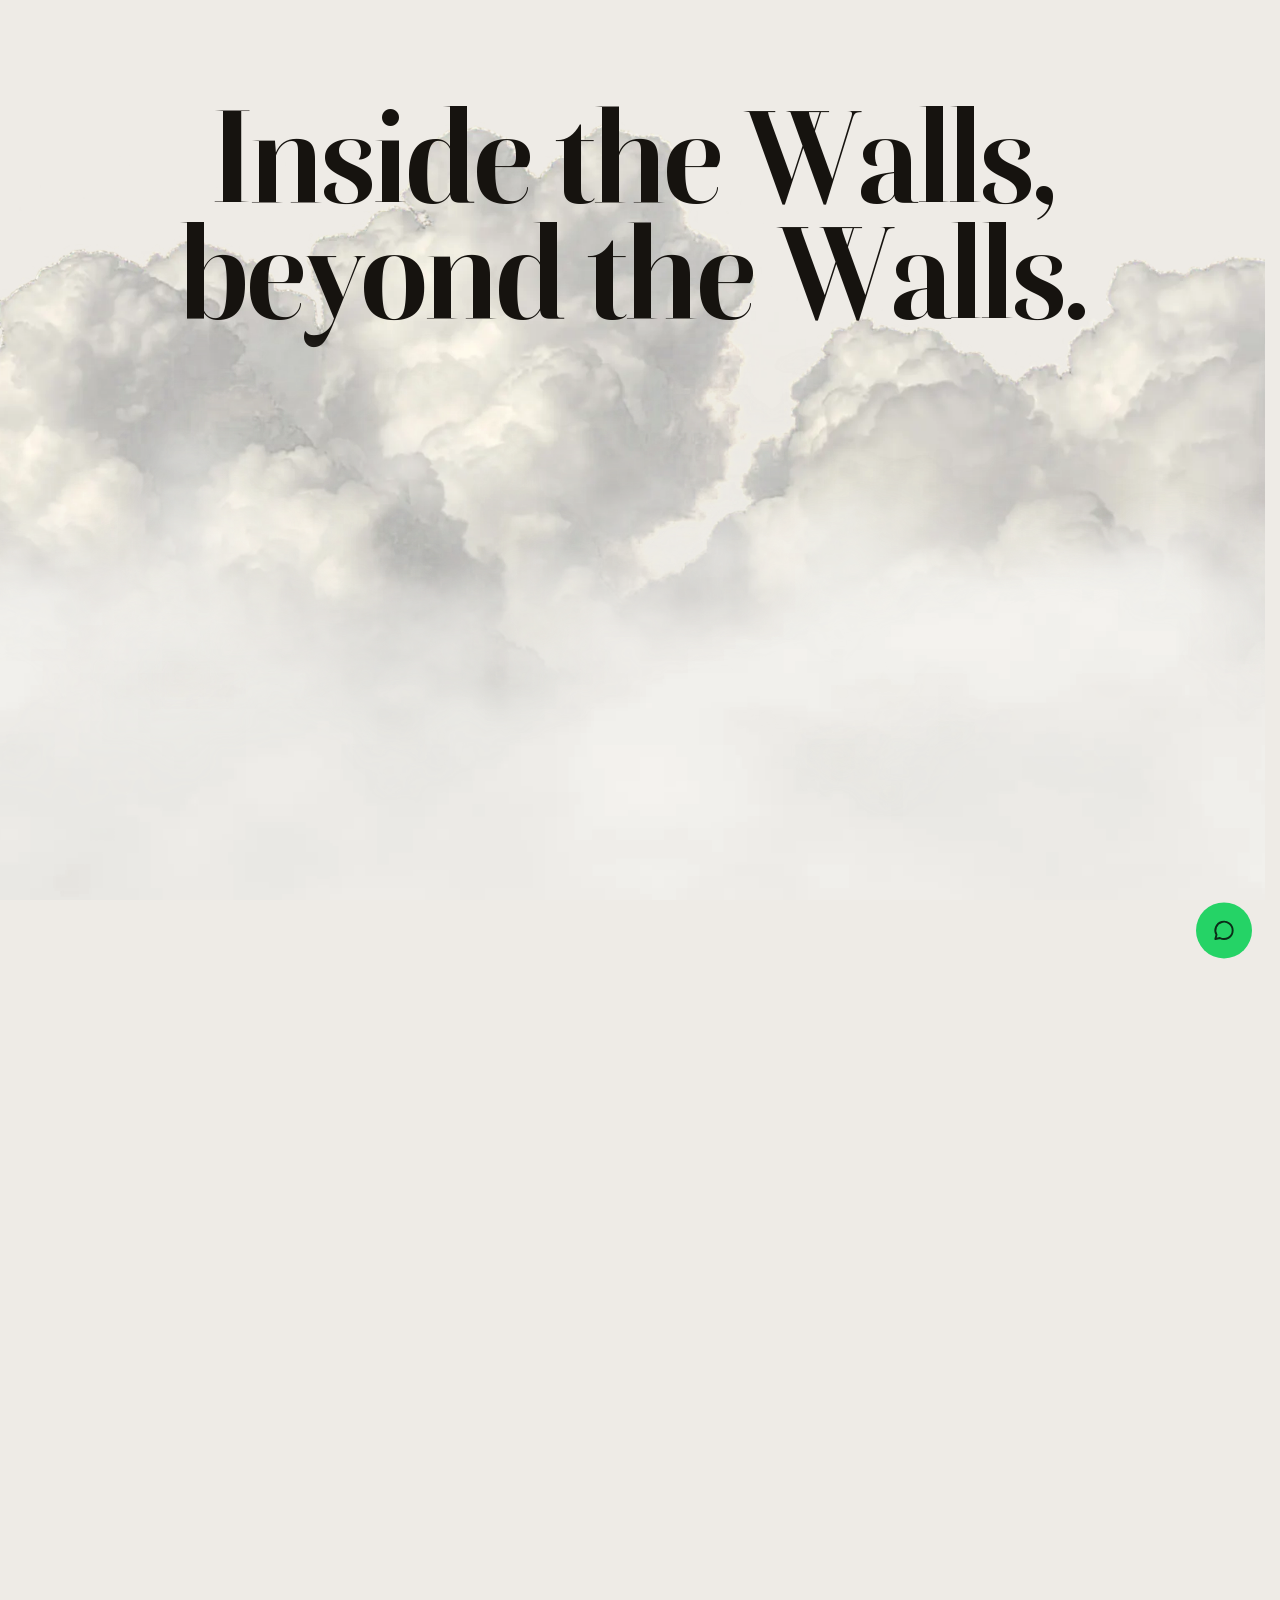
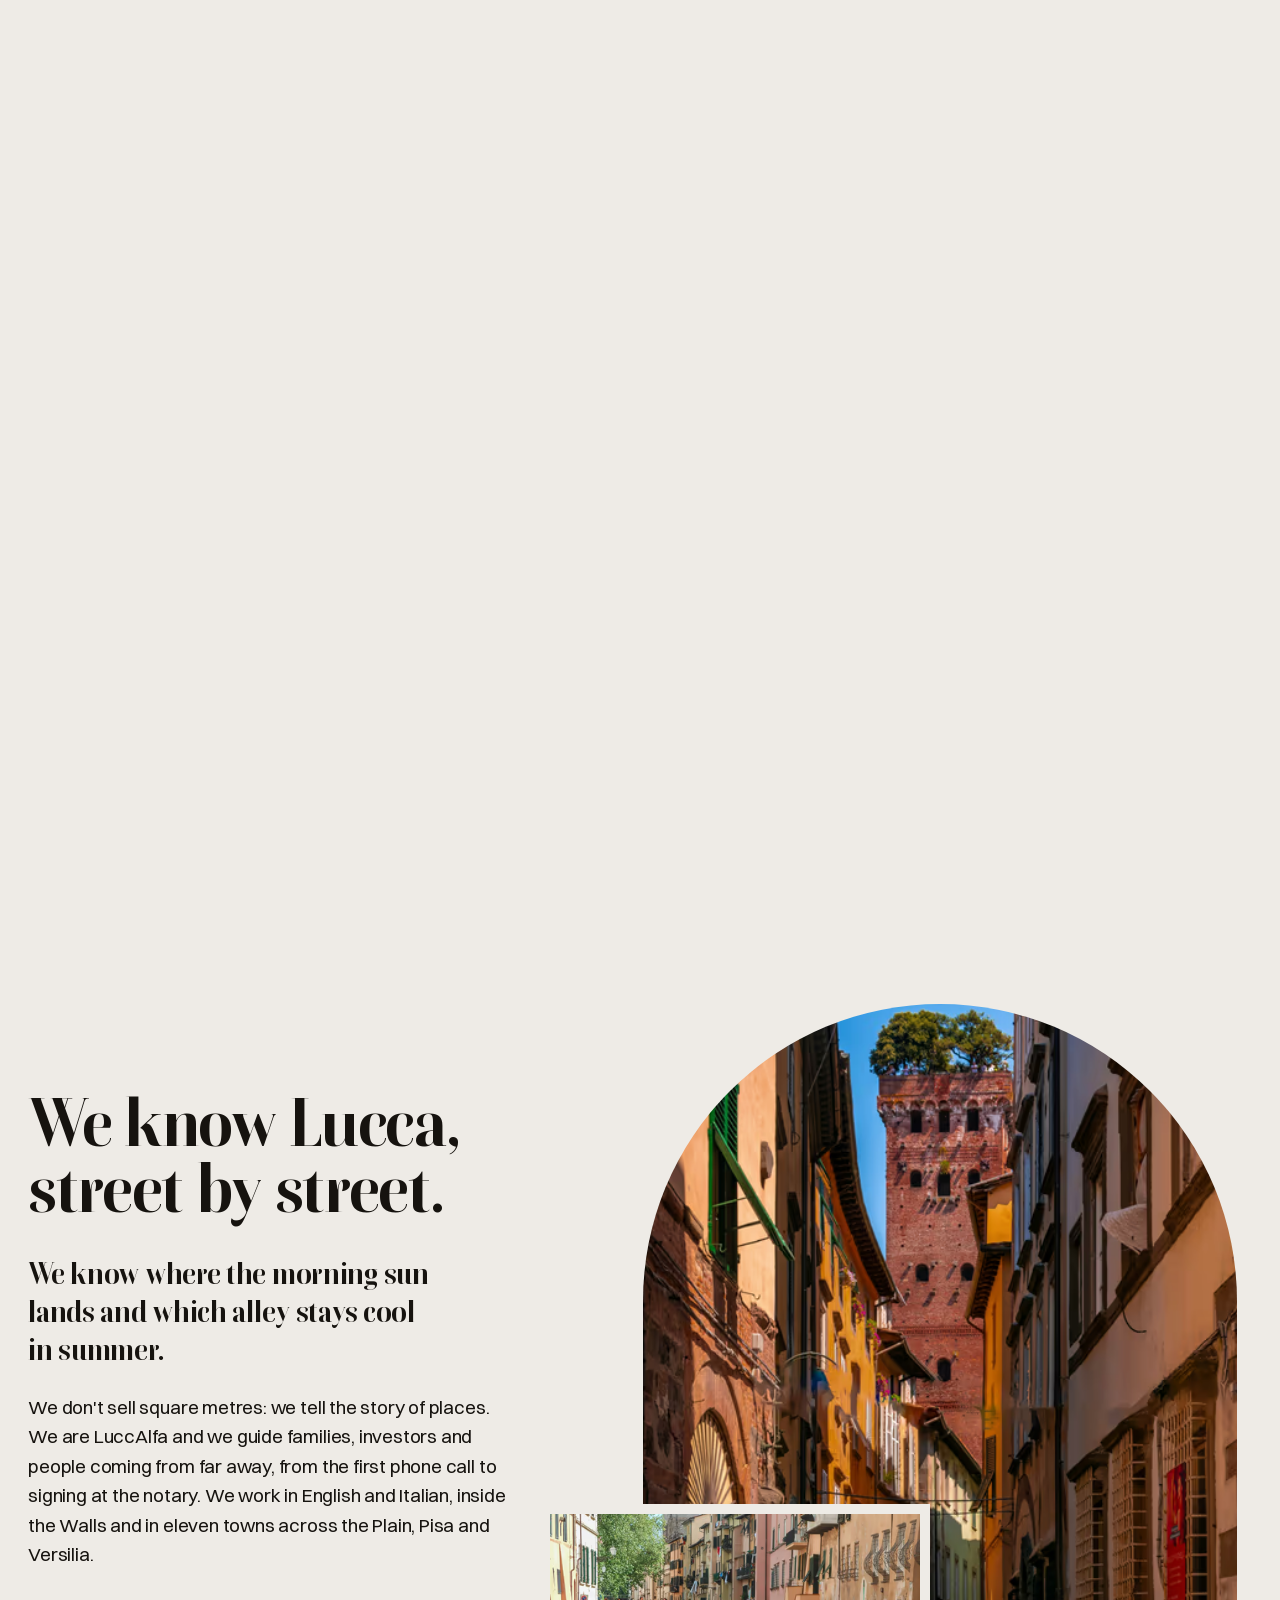
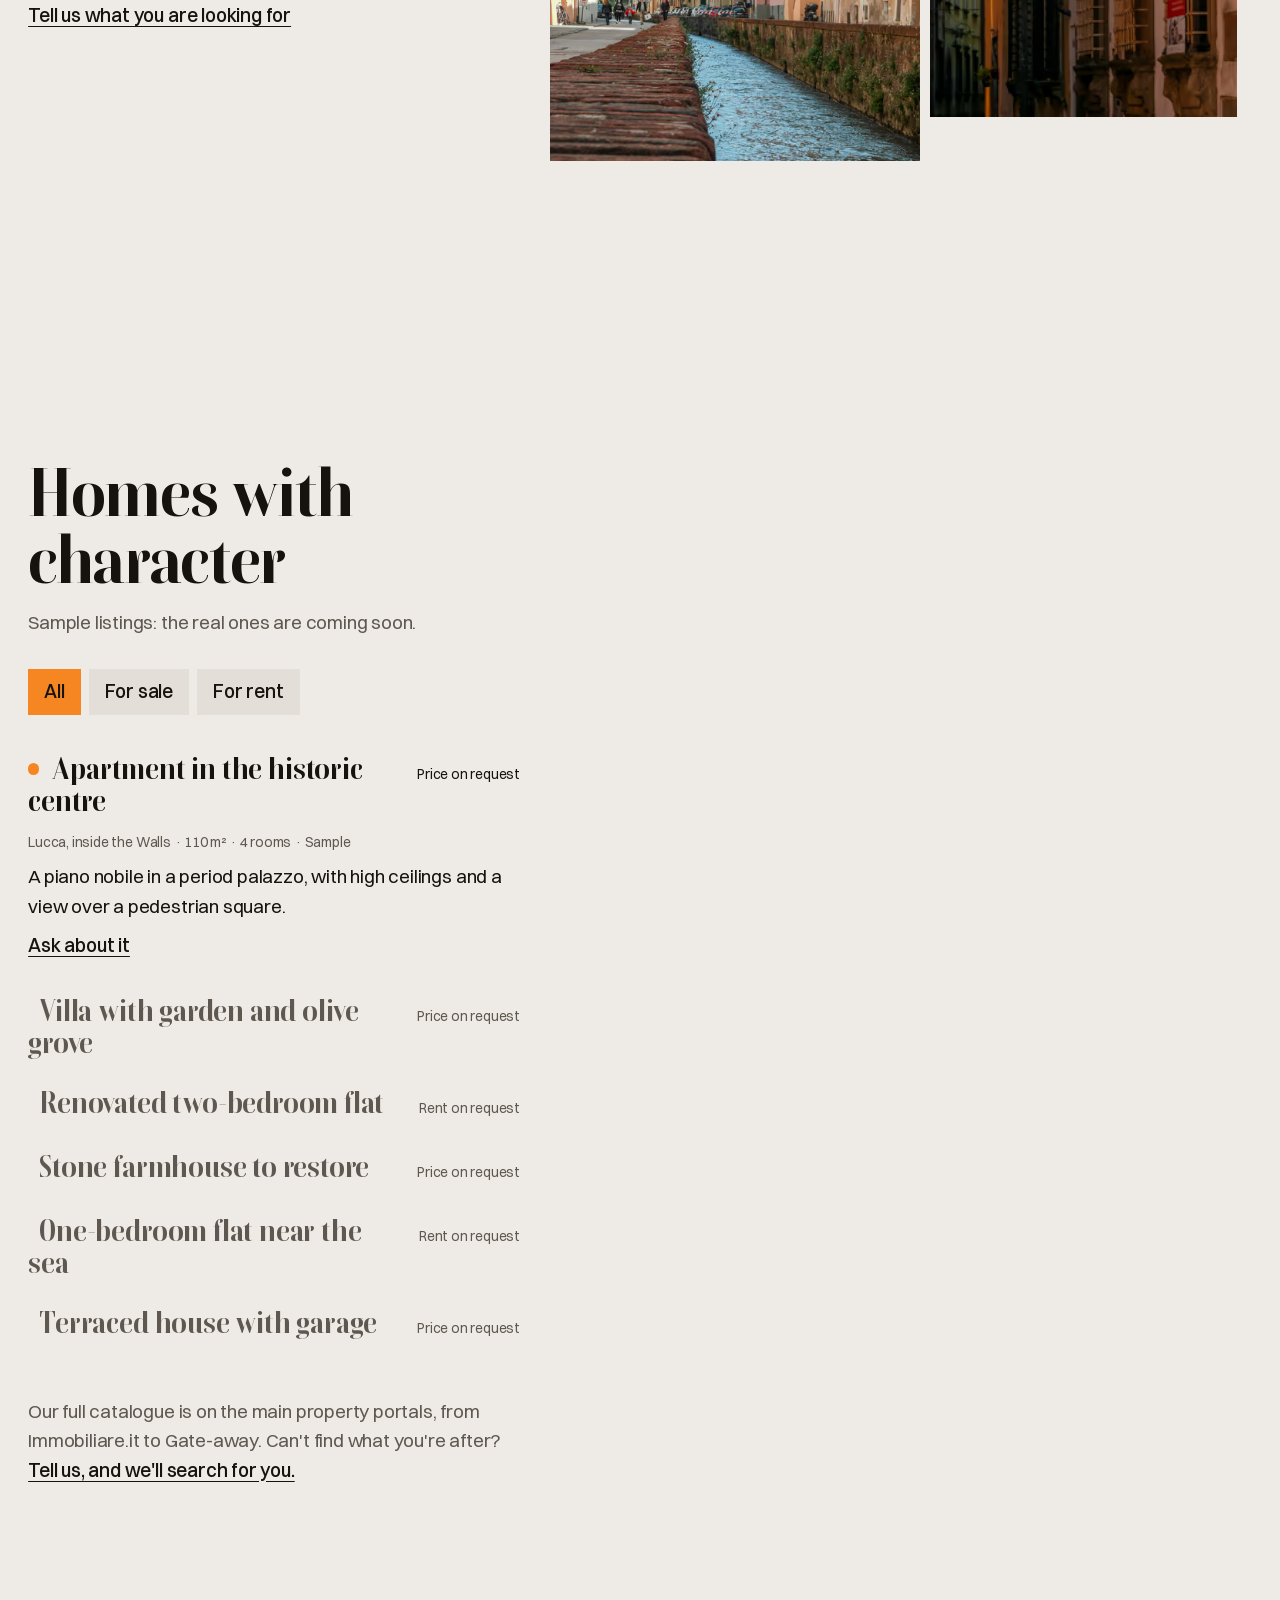
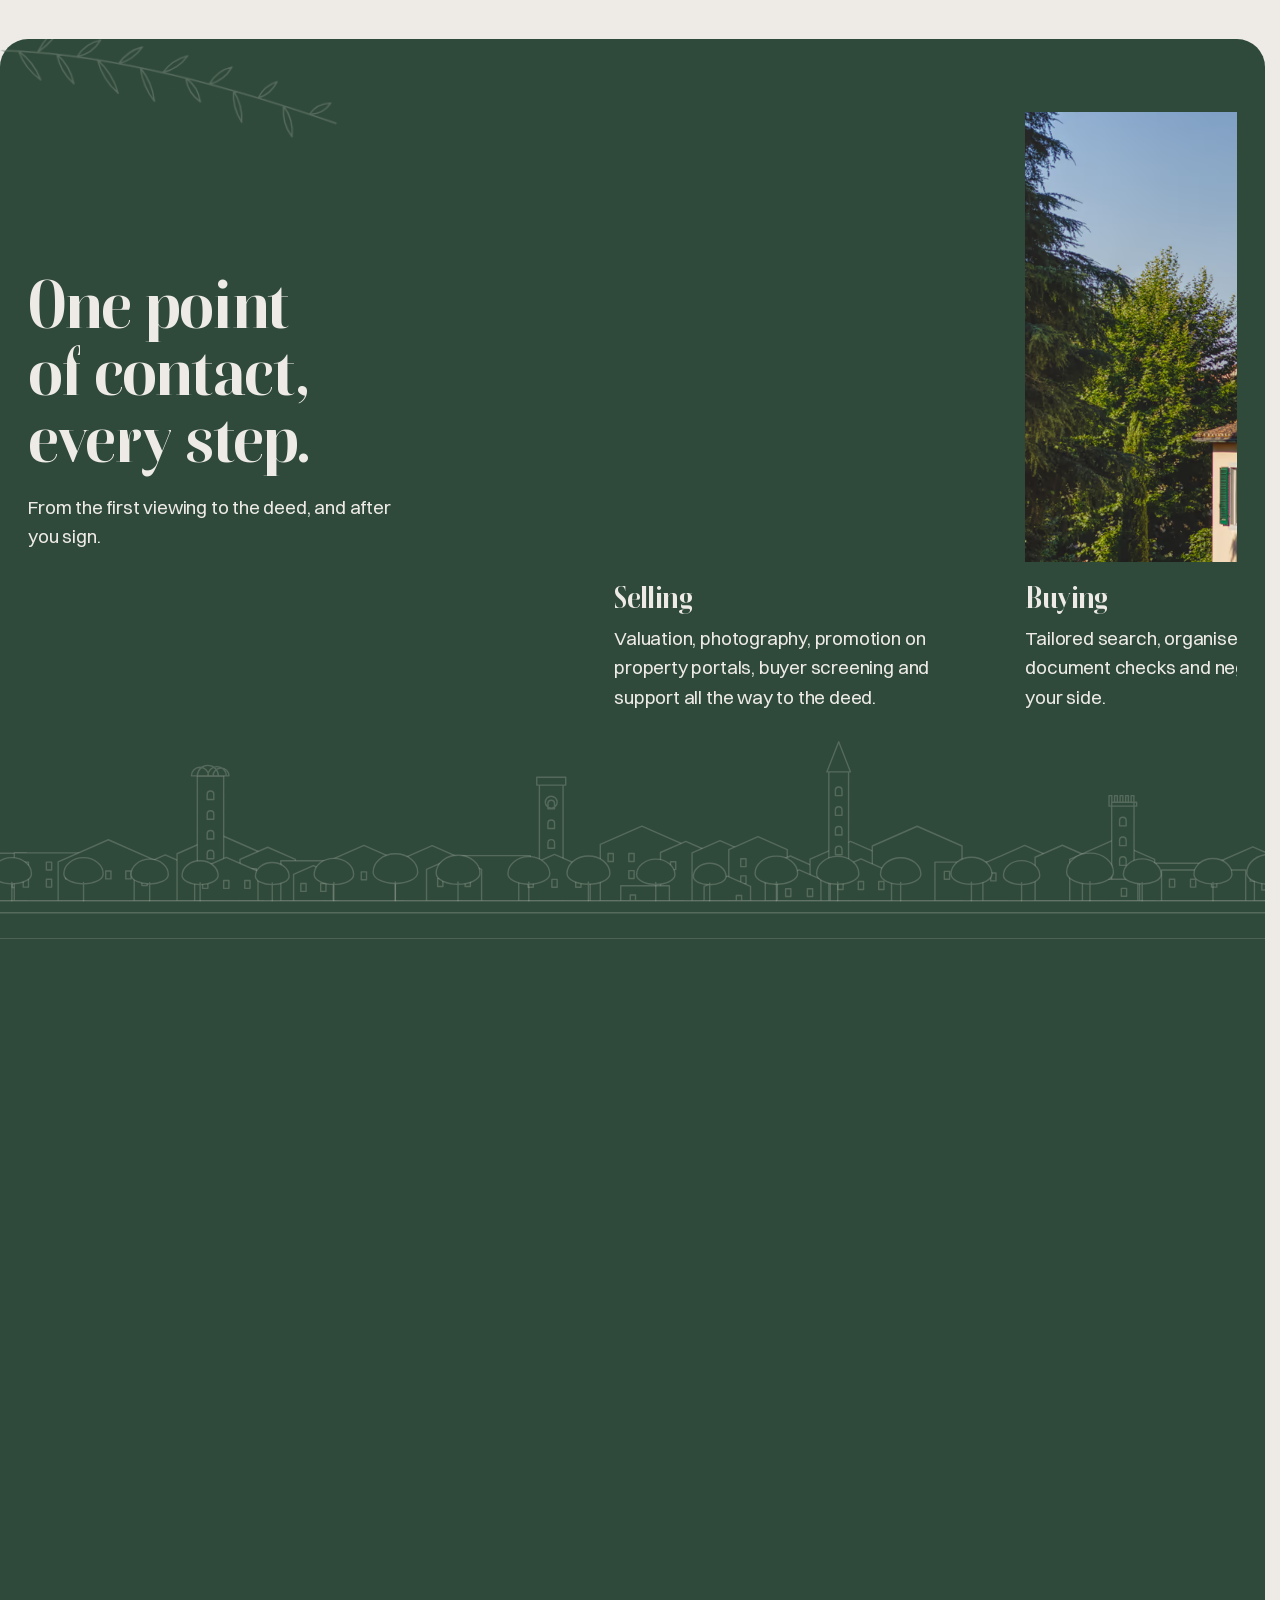
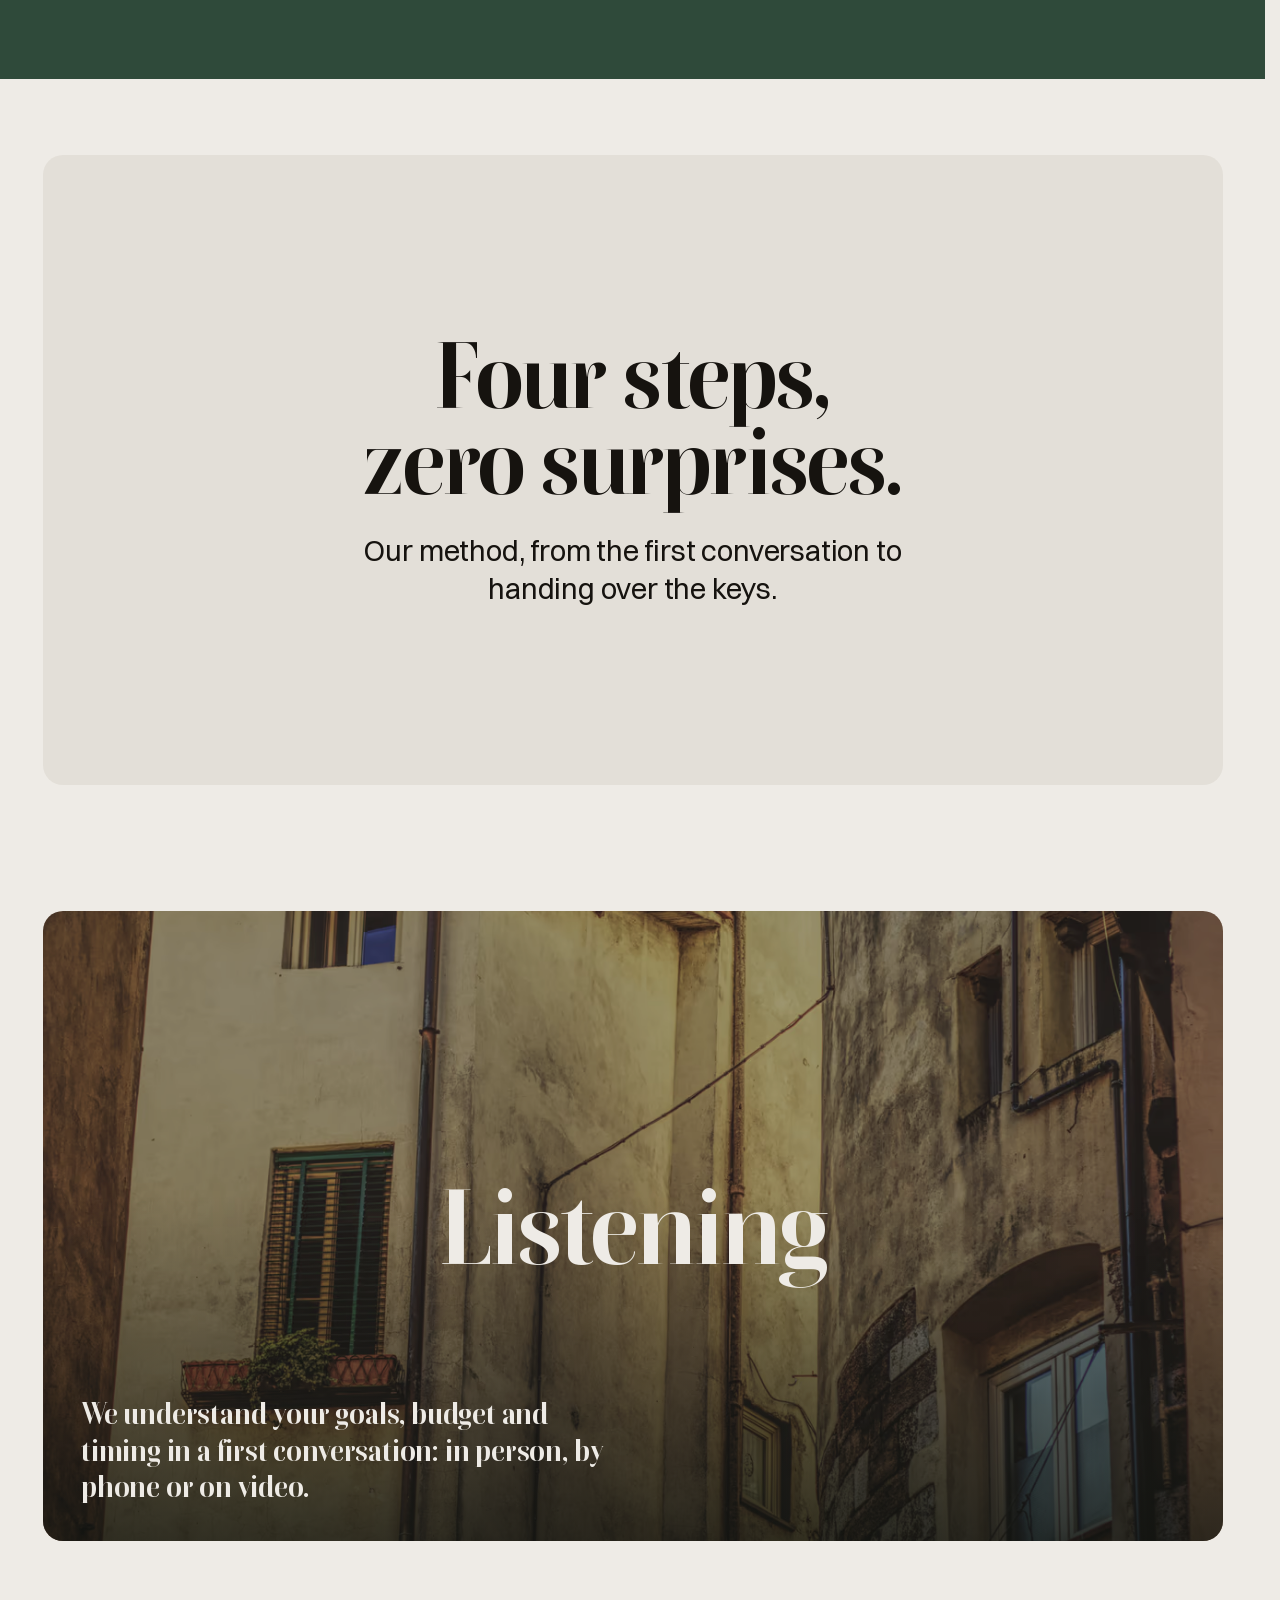
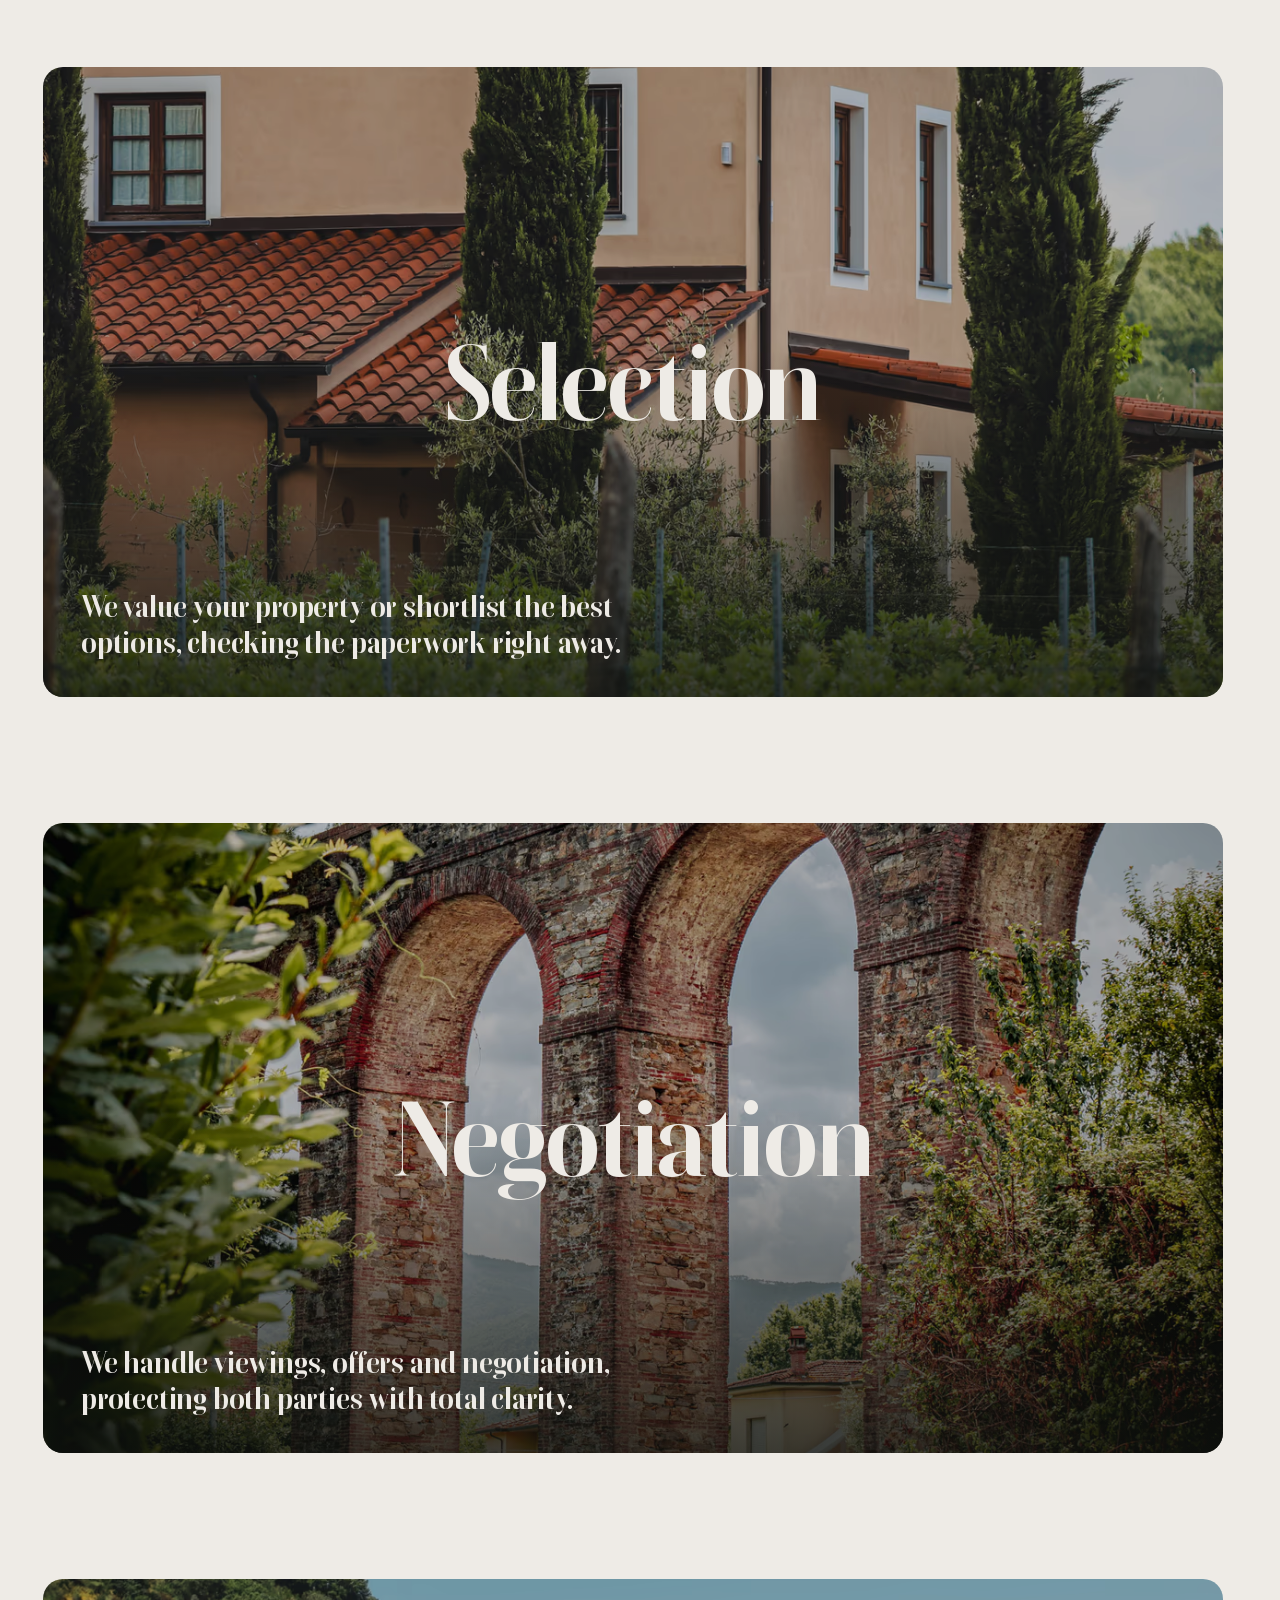
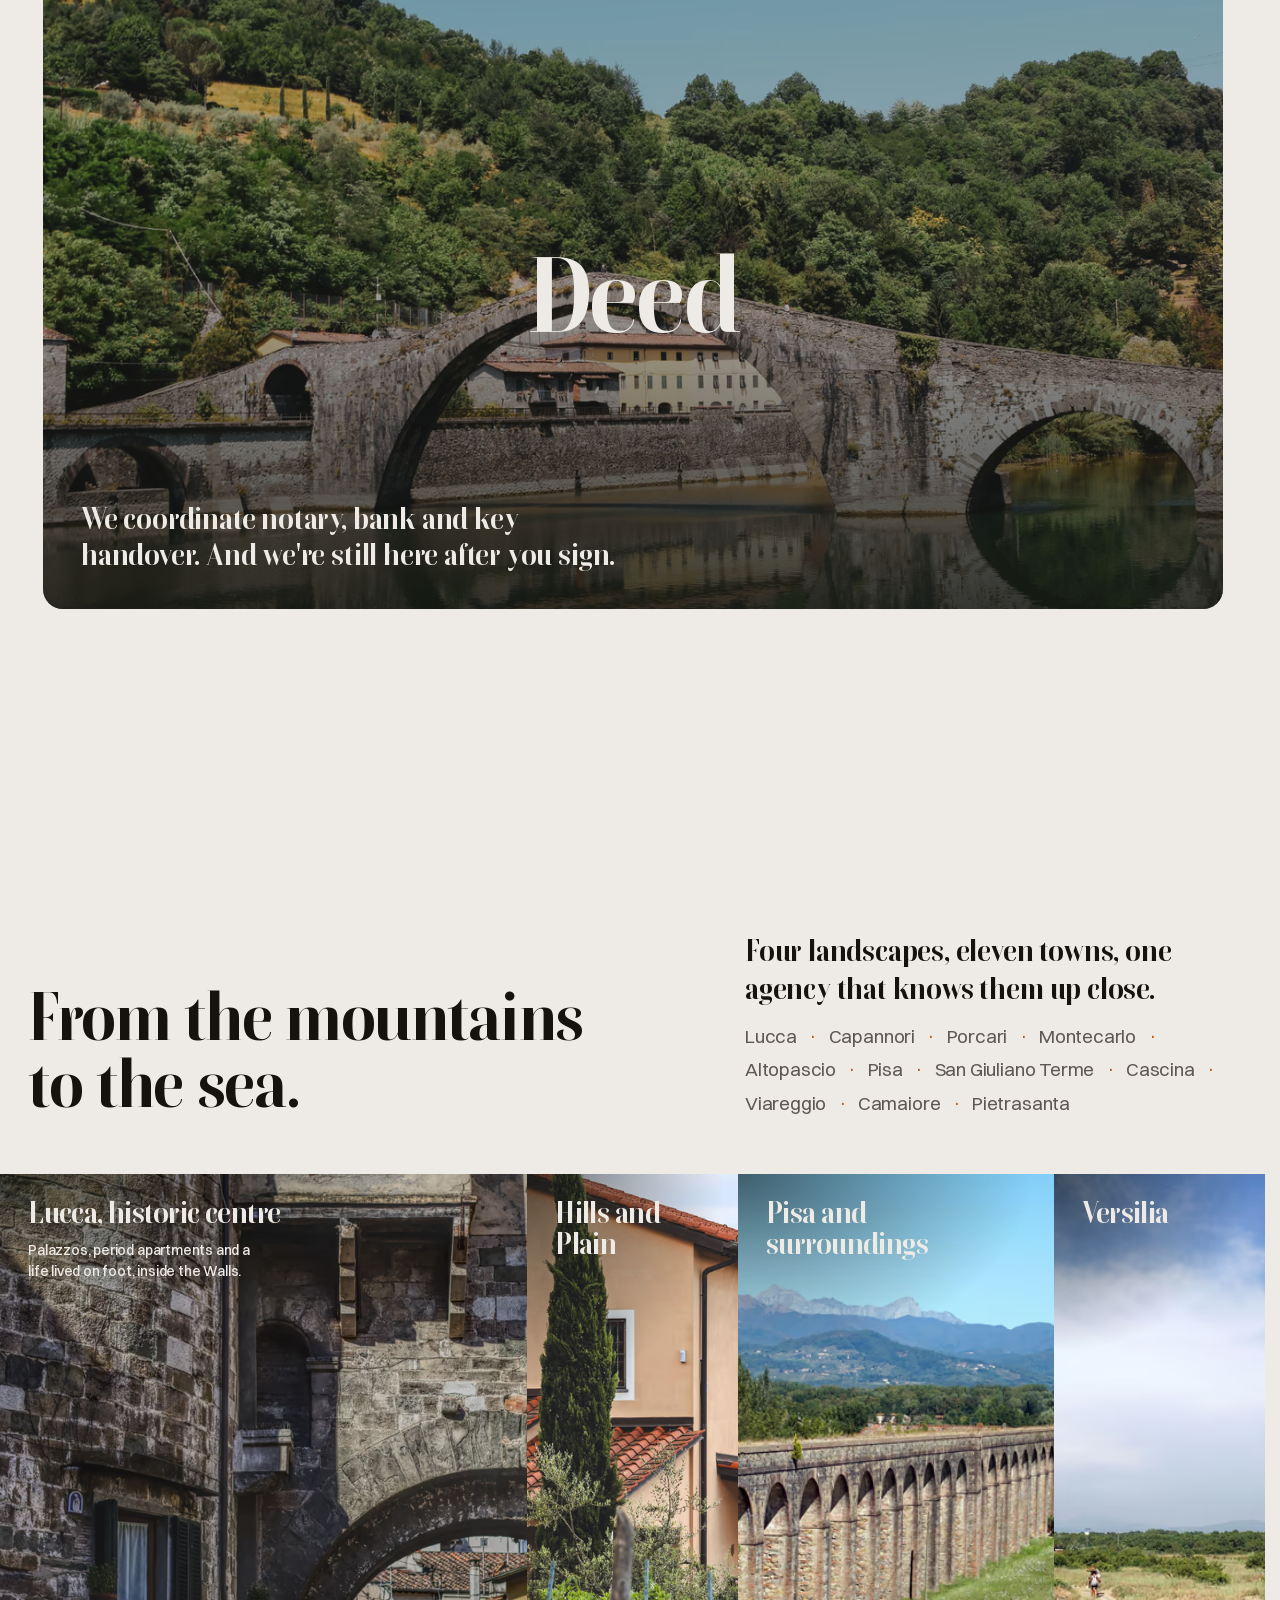
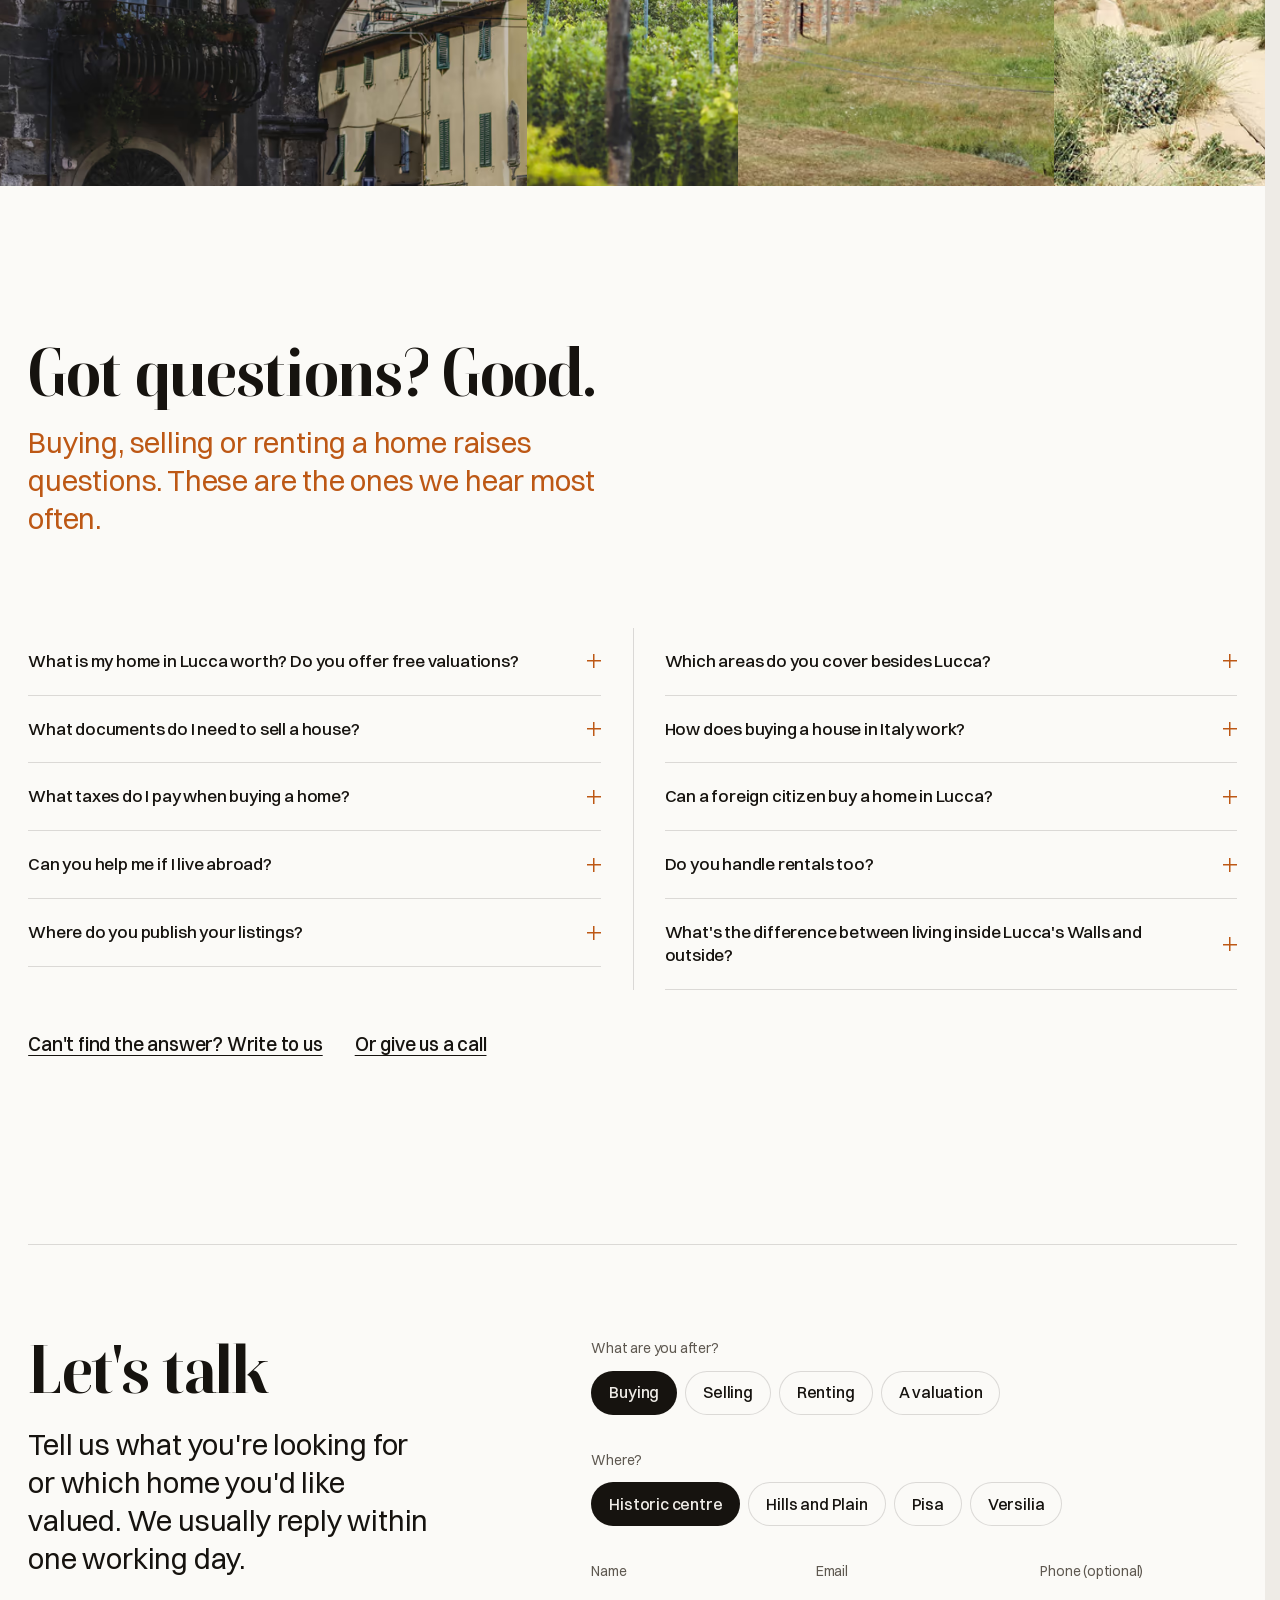
==== commit ee34899d: "Privacy e accessibilità: informativa del modulo, cookie policy, focus dei campi - Informativa breve " ====
--- a/index.html
+++ b/index.html
@@ -26,7 +26,7 @@
   <link rel="preload" href="assets/fonts/switzer-400.woff2" as="font" type="font/woff2" crossorigin />
   <link rel="preload" as="image" href="assets/img/tetti-lucca-p-720.avif" type="image/avif" media="(max-width: 699px)" />
   <link rel="preload" as="image" imagesrcset="assets/img/tetti-lucca-1280.avif 1280w, assets/img/tetti-lucca-1920.avif 1920w, assets/img/tetti-lucca-2560.avif 2560w" imagesizes="100vw" type="image/avif" media="(min-width: 700px)" />
-  <link rel="stylesheet" href="styles.css?v=29" />
+  <link rel="stylesheet" href="styles.css?v=30" />
 
   <!-- ═════ SCHEMA.ORG: RealEstateAgent + LocalBusiness ═════
        Entità autonoma: nessun collegamento all'entità di luccalfa.it (giardinaggio e pulizie),
@@ -426,7 +426,7 @@
             <div class="field"><label for="phone" data-i18n="f.phone">Telefono (facoltativo)</label><input id="phone" name="phone" type="tel" autocomplete="tel" /></div>
           </div>
           <div class="field"><label for="message" data-i18n="f.msg">Raccontaci qualcosa in più</label><textarea id="message" name="message" rows="3" required></textarea></div>
-          <p class="form-note" data-i18n-html="f.privacy">Usiamo i tuoi dati solo per risponderti, come spiegato nell'<a href="privacy.html">informativa privacy</a>.</p>
+          <p class="form-note" data-i18n-html="f.privacy">LuccAlfa Srls usa questi dati solo per rispondere alla tua richiesta, mai per pubblicità. Il telefono è facoltativo. Tempi di conservazione e diritti nell'<a href="privacy.html">informativa privacy</a>.</p>
           <input type="text" name="_gotcha" class="hp" tabindex="-1" autocomplete="off" aria-hidden="true" />
           <input type="hidden" name="_subject" value="Richiesta dal sito LuccAlfa Immobiliare" />
           <p id="form-status" class="form-status" role="status" aria-live="polite"></p>
@@ -478,7 +478,7 @@
     <svg viewBox="0 0 24 24" aria-hidden="true"><path d="M20 12a8 8 0 01-11.8 7L4 20l1.1-4A8 8 0 1120 12z"/></svg>
   </a>
 
-  <script src="i18n.js?v=27" defer></script>
+  <script src="i18n.js?v=28" defer></script>
   <script src="script.js?v=29" defer></script>
 </body>
 </html>
--- a/styles.css
+++ b/styles.css
@@ -549,7 +549,7 @@
   width: 100%; min-height: 48px; padding: 10px 0; font-size: 1.125rem;
   background: transparent; border: 0; border-bottom: 1px solid var(--rule); border-radius: 0; outline: none;
   transition: border-color .25s; resize: vertical; } /* taste-skill-ignore */
-.field input:focus, .field textarea:focus { border-bottom-color: var(--ink); }
+.field input:focus, .field textarea:focus { border-bottom-color: var(--ink); box-shadow: 0 1px 0 var(--ink); } /* taste-skill-ignore: linea di focus spessa 2px, non un'ombra */
 .form .btn--block { width: auto; justify-self: start; padding-inline: 32px; }
 .form-note { font-size: var(--step-small); color: var(--muted); }
 .form-note a { color: var(--ink); }
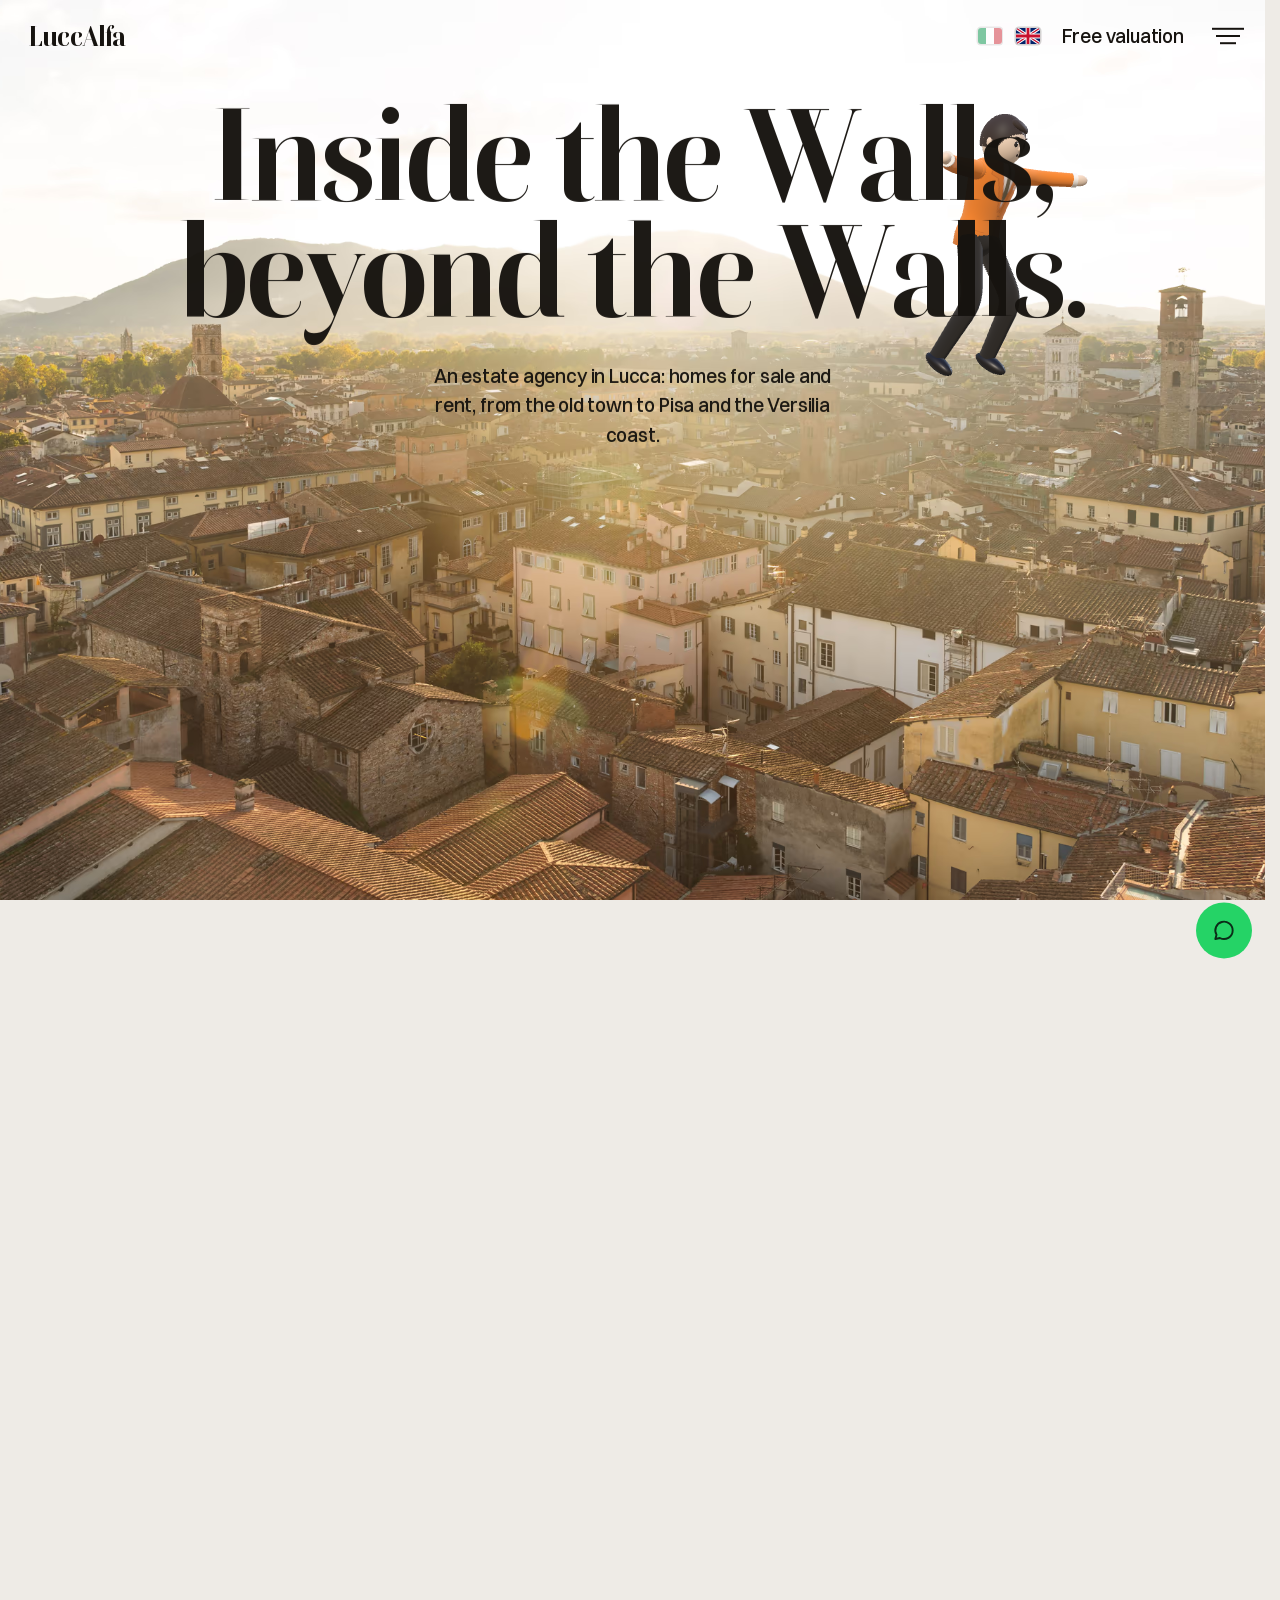
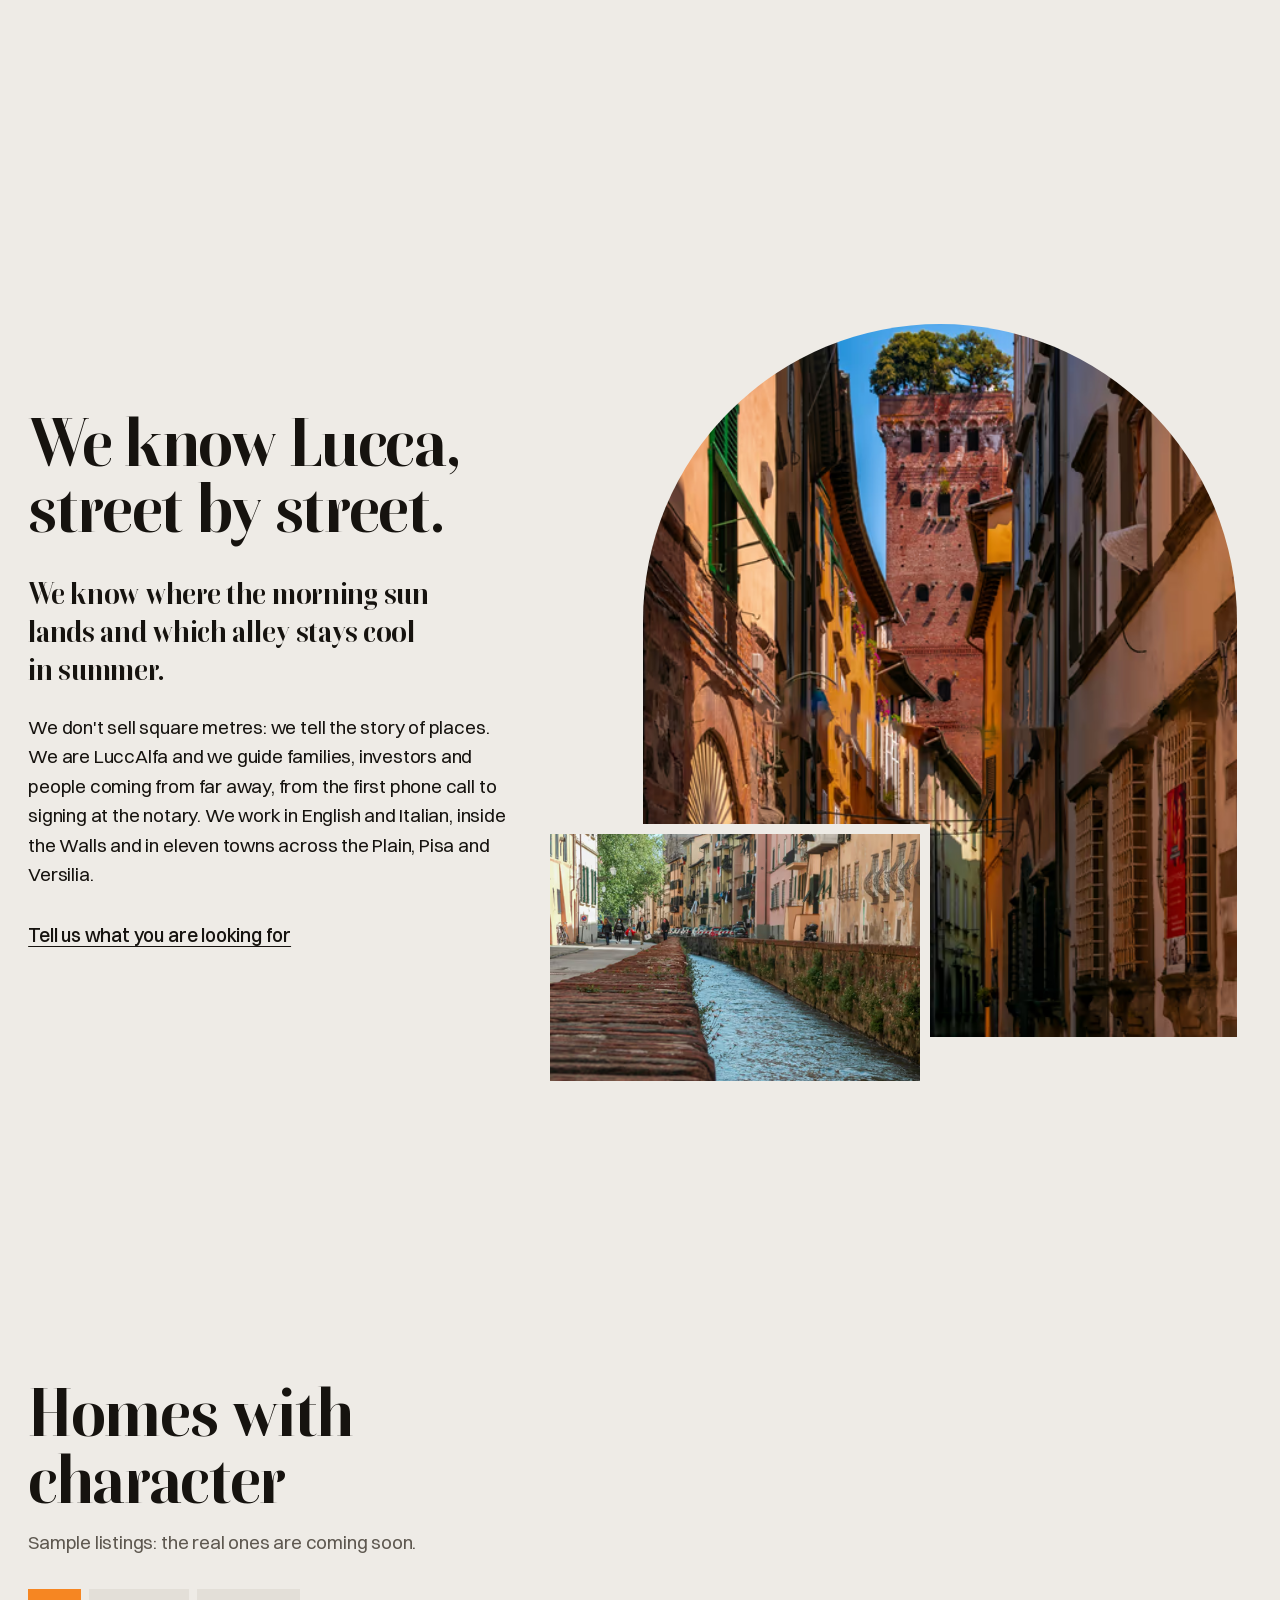
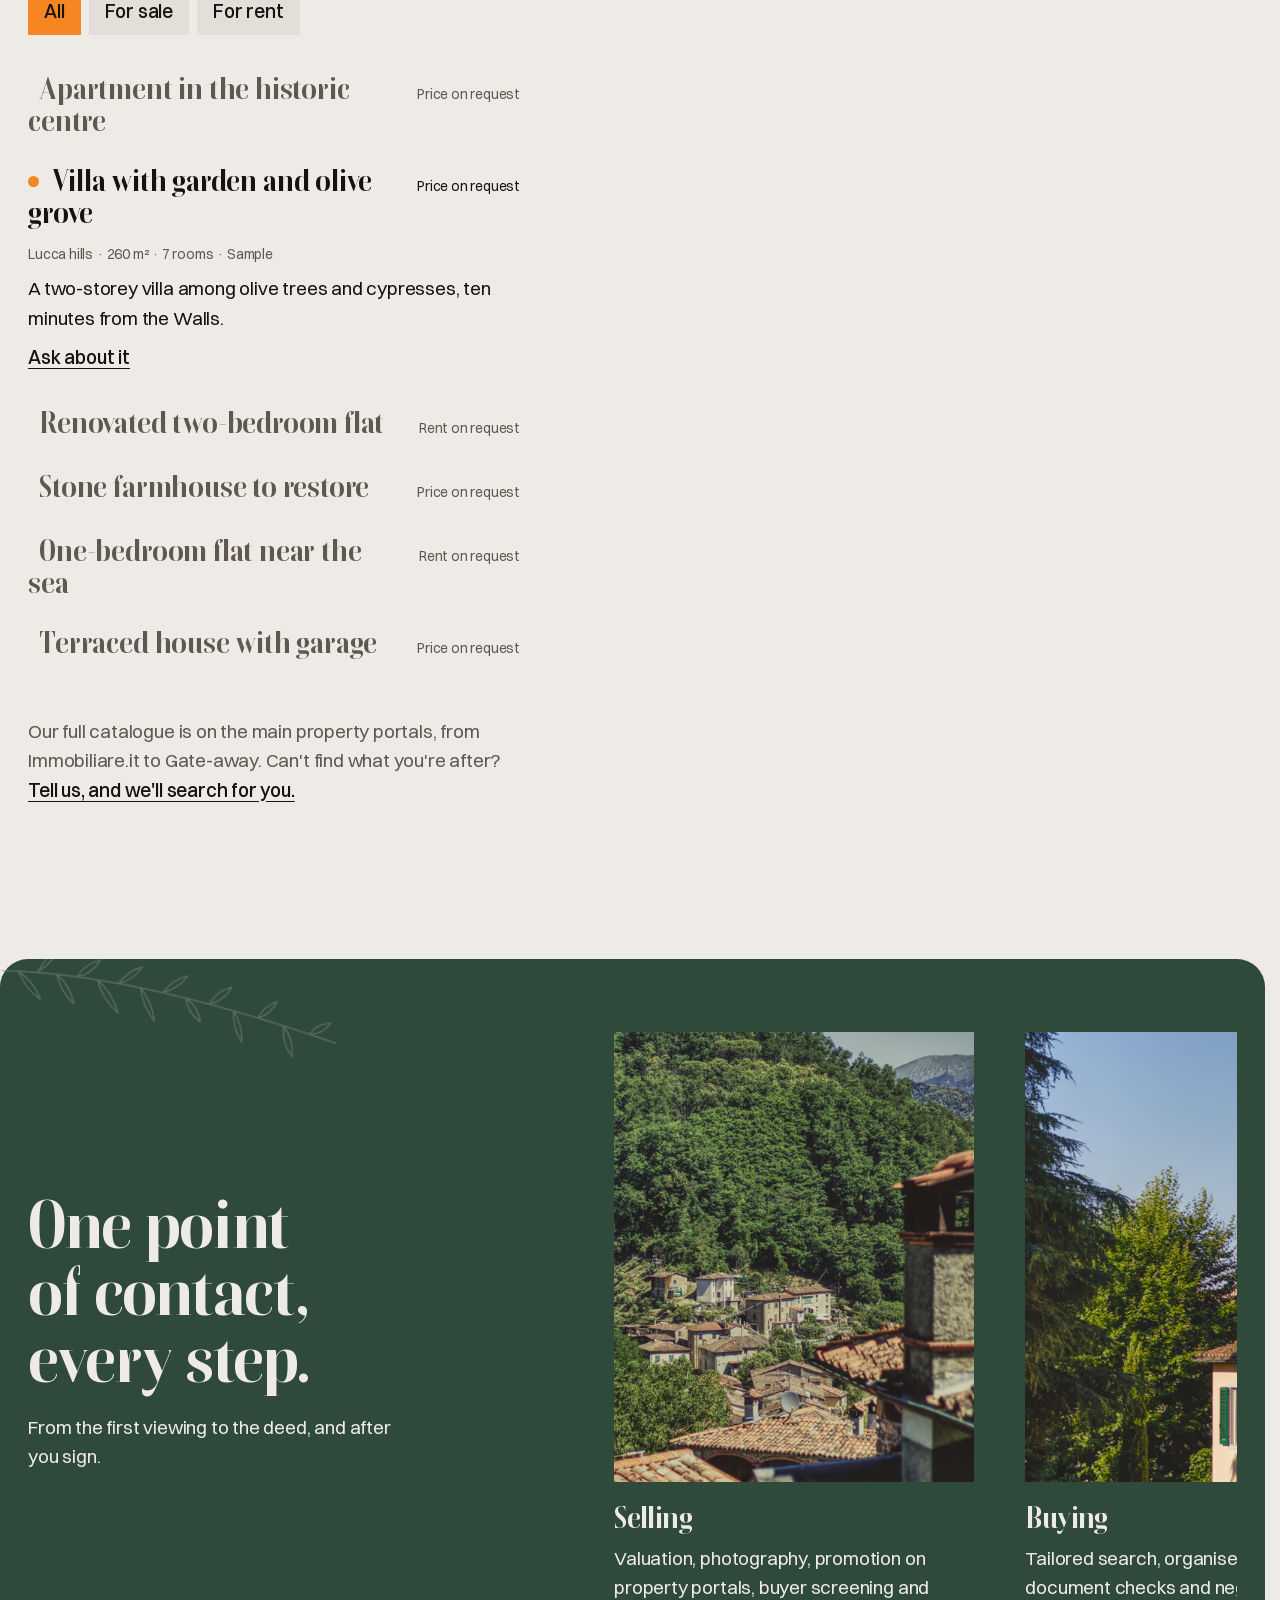
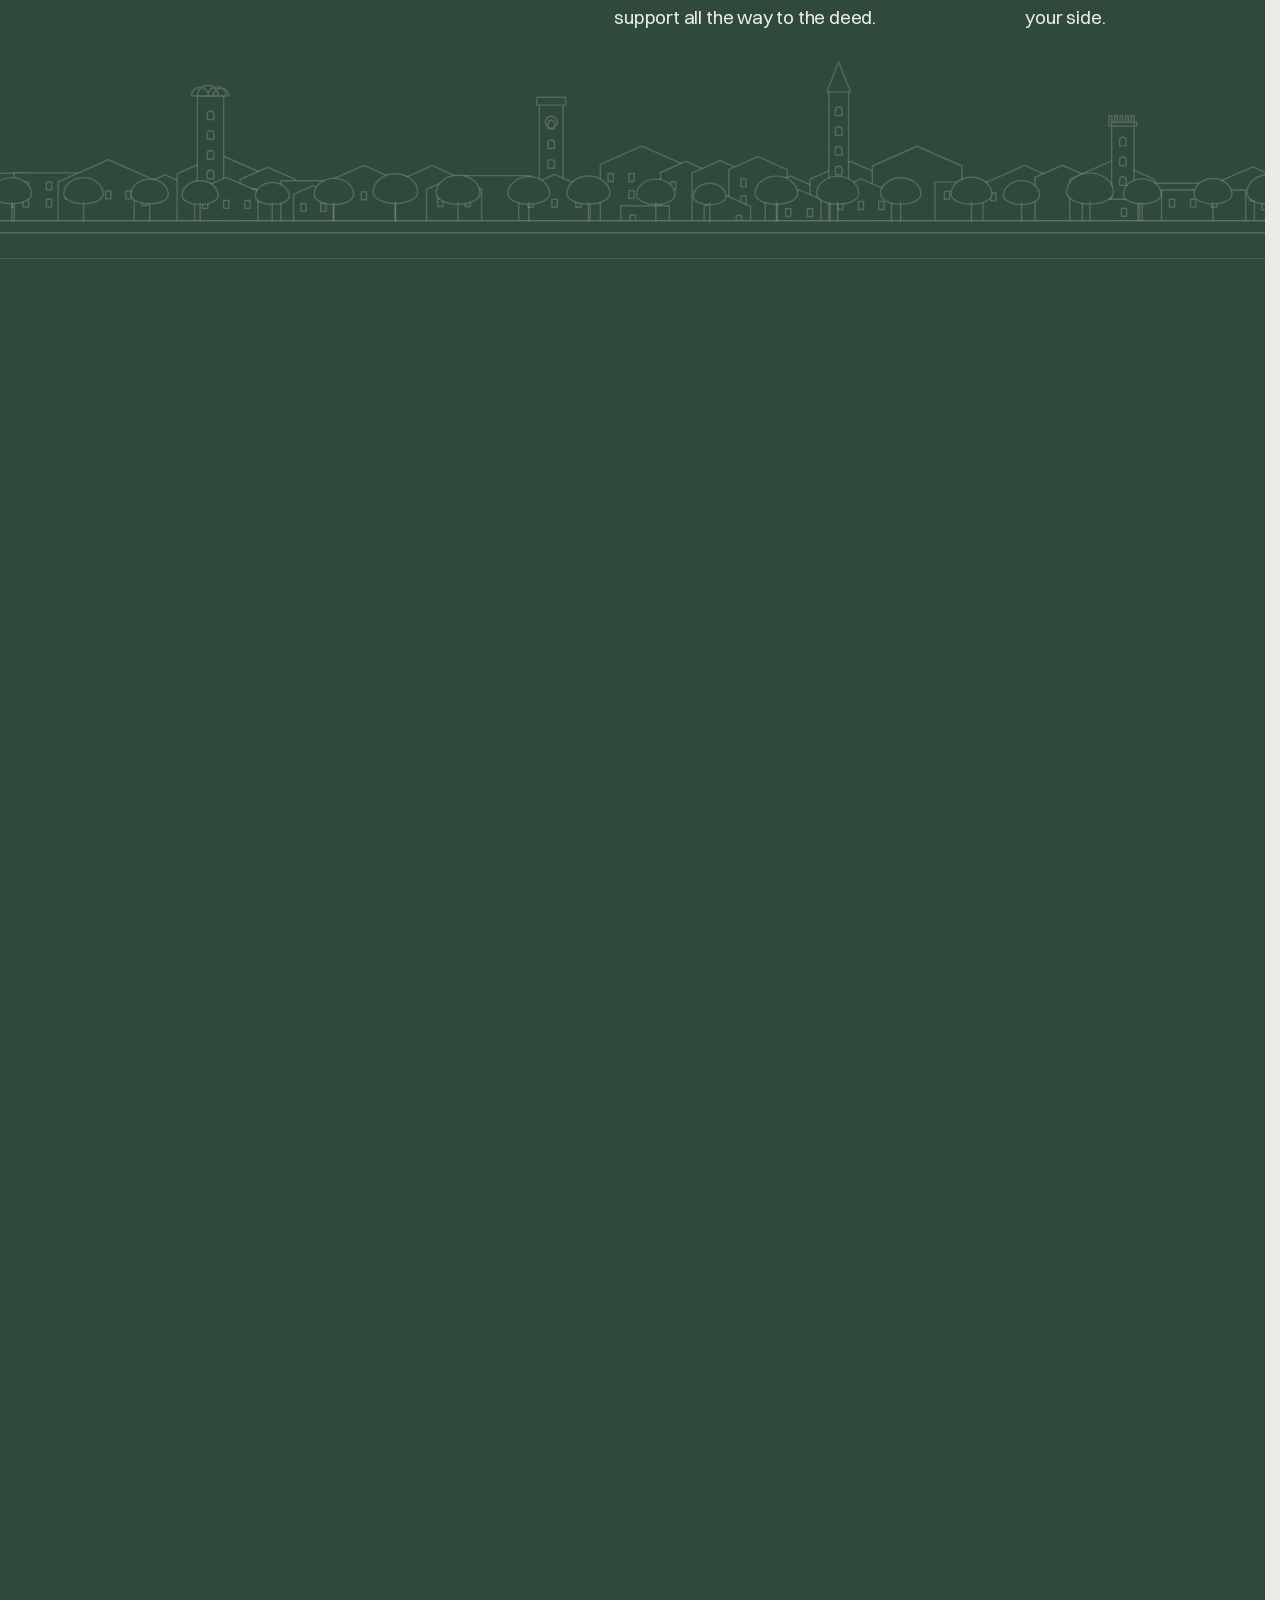
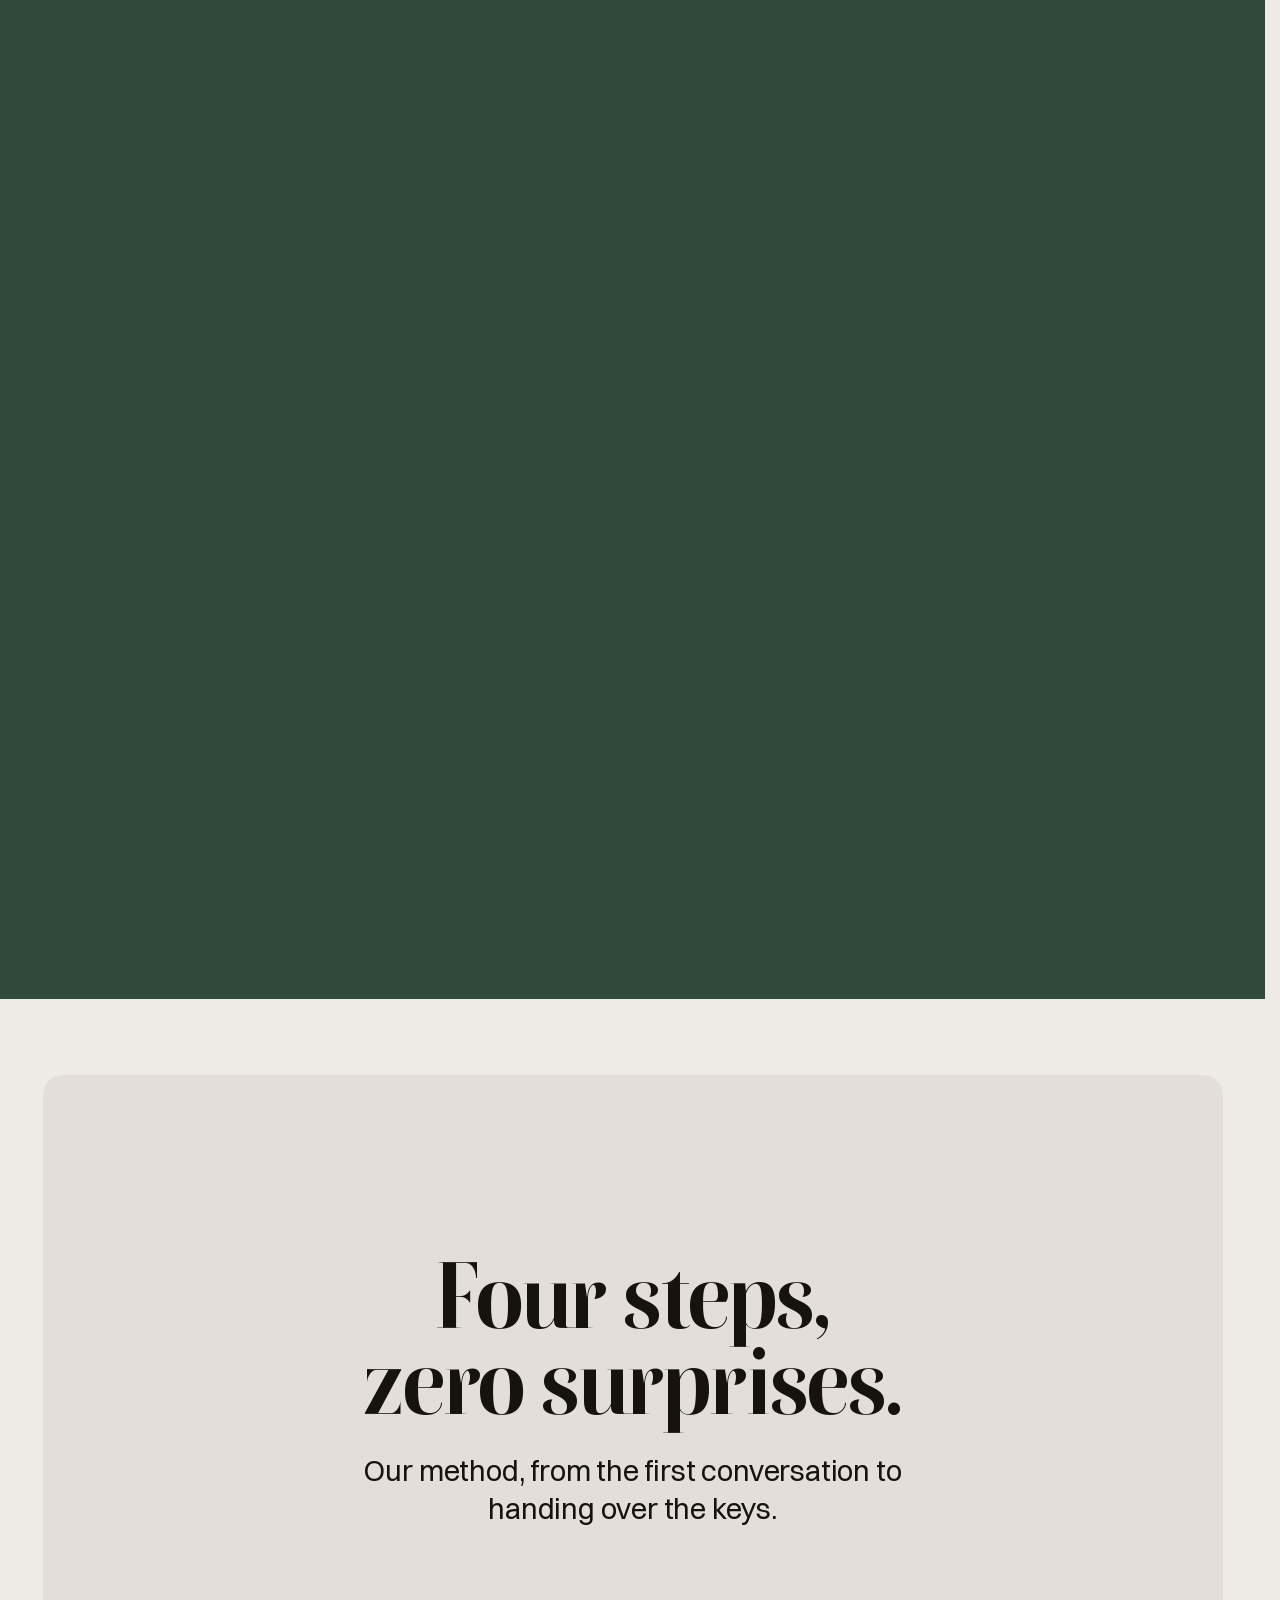
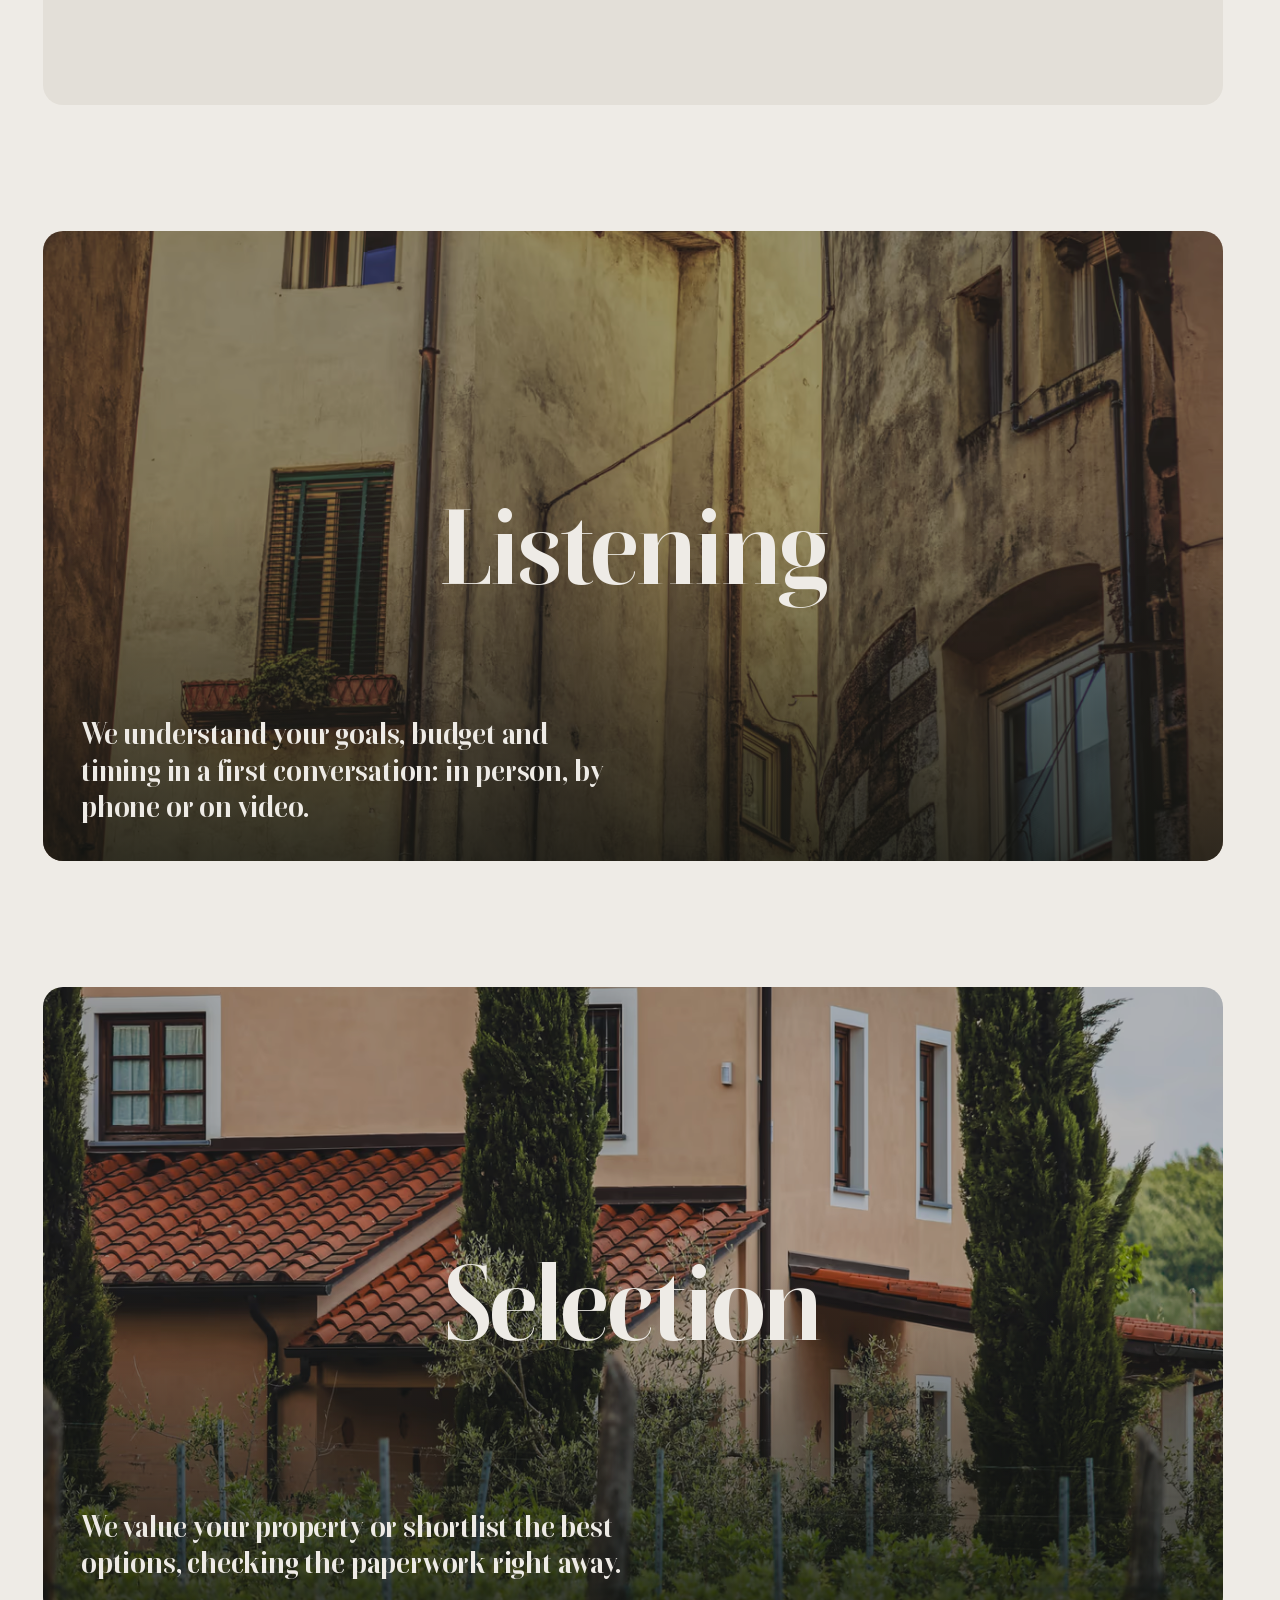
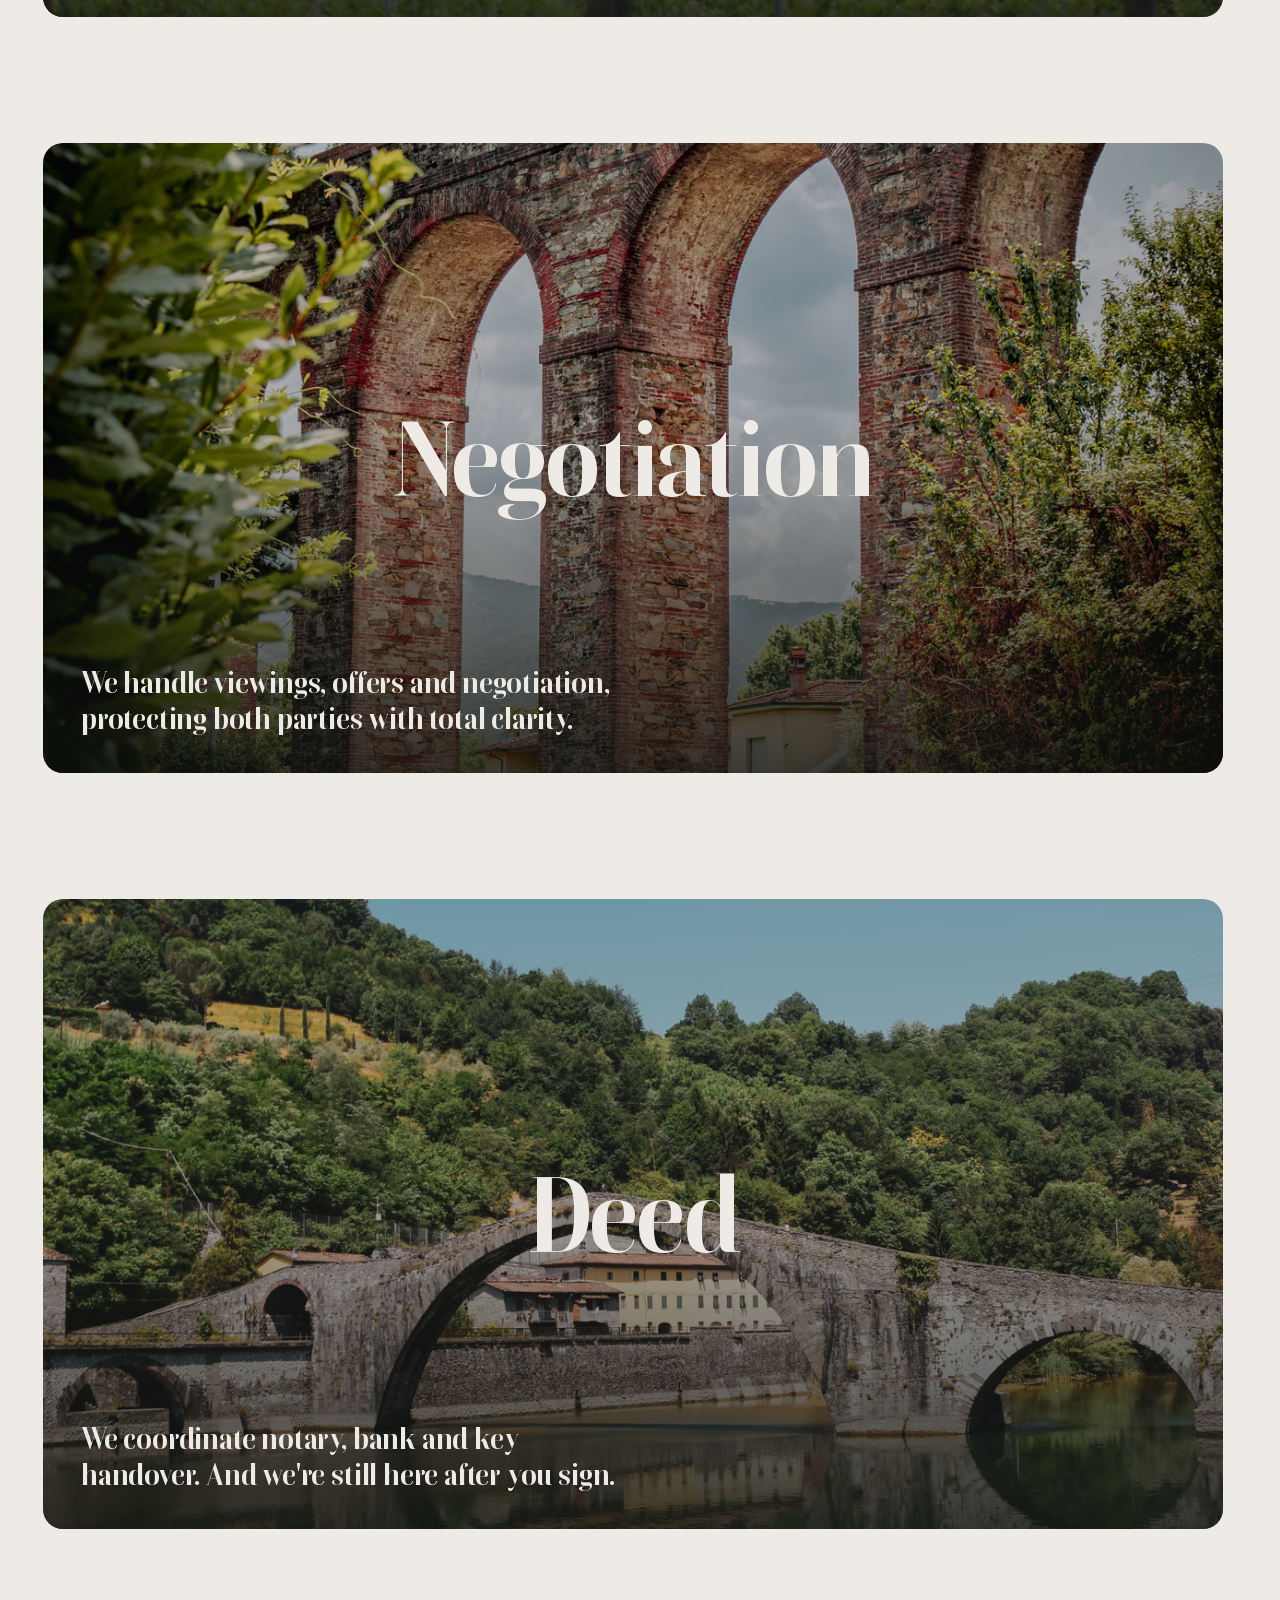
==== commit 83d0d977: "Intro in 3D: l'omino nasce dal punto dopo «Mura», cade tra le nuvole e atterra in Piazza dell'Anfite" ====
--- a/index.html
+++ b/index.html
@@ -21,12 +21,13 @@
   <meta name="twitter:card" content="summary_large_image" />
 
   <script>document.documentElement.classList.add("js");try{if(!sessionStorage.getItem("la-loaded")&&!matchMedia("(prefers-reduced-motion: reduce)").matches)document.documentElement.classList.add("is-loading")}catch(e){}if(!matchMedia("(prefers-reduced-motion: reduce)").matches){document.documentElement.classList.add("hero-wait");setTimeout(function(){document.documentElement.classList.remove("hero-wait")},3000)}</script>
+  <script>try{if(!matchMedia("(prefers-reduced-motion: reduce)").matches&&!(navigator.connection&&navigator.connection.saveData)&&window.WebGL2RenderingContext)document.documentElement.classList.add("h3d")}catch(e){}</script>
   <link rel="icon" type="image/svg+xml" href="assets/logo.svg" />
   <link rel="preload" href="assets/fonts/boska-700.woff2" as="font" type="font/woff2" crossorigin />
   <link rel="preload" href="assets/fonts/switzer-400.woff2" as="font" type="font/woff2" crossorigin />
   <link rel="preload" as="image" href="assets/img/tetti-lucca-p-720.avif" type="image/avif" media="(max-width: 699px)" />
   <link rel="preload" as="image" imagesrcset="assets/img/tetti-lucca-1280.avif 1280w, assets/img/tetti-lucca-1920.avif 1920w, assets/img/tetti-lucca-2560.avif 2560w" imagesizes="100vw" type="image/avif" media="(min-width: 700px)" />
-  <link rel="stylesheet" href="styles.css?v=30" />
+  <link rel="stylesheet" href="styles.css?v=35" />
 
   <!-- ═════ SCHEMA.ORG: RealEstateAgent + LocalBusiness ═════
        Entità autonoma: nessun collegamento all'entità di luccalfa.it (giardinaggio e pulizie),
@@ -169,6 +170,22 @@
           <img class="sky__cloud sky__cloud--1" src="assets/img/nuvola-a-1200.webp" srcset="assets/img/nuvola-a-1200.webp 1200w, assets/img/nuvola-a-2000.webp 2000w" sizes="50vw" width="1200" height="804" alt="" loading="lazy" decoding="async" />
           <img class="sky__cloud sky__cloud--2" src="assets/img/nuvola-c-1200.webp" srcset="assets/img/nuvola-c-1200.webp 1200w, assets/img/nuvola-c-2000.webp 2000w" sizes="75vw" width="1200" height="675" alt="" loading="lazy" decoding="async" />
         </div>
+        <!-- intro in 3D (hero3d.js): la tela e le due frasi che compaiono in strada; senza WebGL resta l'intro in CSS -->
+        <canvas class="h3d__canvas" aria-hidden="true"></canvas>
+        <!-- il banco di nuvole che separa i tetti dalla piazza: nebbia sopra e sotto, pieno in mezzo; quattro nuvole vere lo precedono -->
+        <div class="h3d__bank" aria-hidden="true">
+          <img class="h3d__bank-top" src="assets/img/nebbia-a-2400.webp" srcset="assets/img/nebbia-a-1200.webp 1200w, assets/img/nebbia-a-2400.webp 2400w" sizes="140vw" width="2400" height="1040" alt="" decoding="async" />
+          <div class="h3d__bank-body"></div>
+          <img class="h3d__bank-bot" src="assets/img/nebbia-b-2400.webp" srcset="assets/img/nebbia-b-1200.webp 1200w, assets/img/nebbia-b-2400.webp 2400w" sizes="140vw" width="2400" height="1040" alt="" decoding="async" />
+        </div>
+        <img class="h3d__wisp h3d__wisp--1" src="assets/img/nuvola-a-1200.webp" width="1200" height="804" alt="" decoding="async" aria-hidden="true" />
+        <img class="h3d__wisp h3d__wisp--2" src="assets/img/nuvola-c-1200.webp" width="1200" height="675" alt="" decoding="async" aria-hidden="true" />
+        <img class="h3d__wisp h3d__wisp--3" src="assets/img/nuvola-c-1200.webp" width="1200" height="675" alt="" decoding="async" aria-hidden="true" />
+        <img class="h3d__wisp h3d__wisp--4" src="assets/img/nuvola-a-1200.webp" width="1200" height="804" alt="" decoding="async" aria-hidden="true" />
+        <div class="h3d__caps">
+          <p class="h3d__cap" data-i18n="h3d.cap1">Lucca si capisce a piedi.</p>
+          <p class="h3d__cap" data-i18n="h3d.cap2">Noi la percorriamo ogni giorno, per trovarvi casa.</p>
+        </div>
         <div class="intro__veil" aria-hidden="true"></div>
         <div class="intro__mark" aria-hidden="true"><picture><source type="image/avif" srcset="assets/img/tetti-lucca-1280.avif 1280w, assets/img/tetti-lucca-1920.avif 1920w, assets/img/tetti-lucca-2560.avif 2560w" sizes="100vw" /><img src="assets/img/tetti-lucca-1920.webp" srcset="assets/img/tetti-lucca-1280.webp 1280w, assets/img/tetti-lucca-1920.webp 1920w, assets/img/tetti-lucca-2560.webp 2560w" sizes="100vw" width="6000" height="4000" alt="" decoding="async" /></picture></div>
         <p class="intro__name" aria-hidden="true">LuccAlfa <span>Immobiliare</span></p>
@@ -471,14 +488,15 @@
       </nav>
     </div>
     <p class="footer__word" aria-hidden="true">LuccAlfa</p>
-    <p class="footer__imprint">© <span id="year">2026</span> LuccAlfa Srls · P.IVA 07079510488 · <span data-i18n="ft.credits">Foto: Unsplash e Pexels; dune della Lecciona di DimiTalen (CC0), nuvole di engin akyurt e Ankur Verma (Unsplash).</span></p>
+    <p class="footer__imprint">© <span id="year">2026</span> LuccAlfa Srls · Sede legale Via Celso 14R, 50139 Firenze · P.IVA 07079510488 · REA FI-677944 · Capitale sociale € 500,00 i.v. · <span data-i18n="ft.credits">Foto: Unsplash e Pexels; dune della Lecciona di DimiTalen (CC0), nuvole di engin akyurt e Ankur Verma (Unsplash).</span></p>
   </footer>
 
   <a class="wa" id="wa" href="https://wa.me/39000000000" target="_blank" rel="noopener noreferrer" aria-label="Scrivici su WhatsApp" data-i18n-aria="wa">
     <svg viewBox="0 0 24 24" aria-hidden="true"><path d="M20 12a8 8 0 01-11.8 7L4 20l1.1-4A8 8 0 1120 12z"/></svg>
   </a>
 
-  <script src="i18n.js?v=28" defer></script>
+  <script src="i18n.js?v=29" defer></script>
   <script src="script.js?v=29" defer></script>
+  <script type="module" src="hero3d.js?v=12"></script>
 </body>
 </html>
--- a/styles.css
+++ b/styles.css
@@ -835,3 +835,55 @@
   .thanks__pic img { height: 52svh; }
 }
 .thanks__pic picture { width: 100%; }
+
+/* ═════ INTRO IN 3D (hero3d.js) ═════
+   La classe "h3d" c'è solo con WebGL e senza movimento ridotto: la scena è disegnata su una tela e guidata
+   dallo scorrimento via JavaScript, quindi qui si spengono le animazioni CSS dell'intro. Il finale riusa gli
+   stessi livelli di prima (cielo, nuvole, nome, nebbia), mossi dallo script; dentro il simbolo resta la piazza. */
+.h3d__canvas, .h3d__caps, .h3d__bank, .h3d__wisp { display: none; }
+html.h3d .intro { height: 730vh; }
+html.h3d .intro__stage { position: sticky; top: 0; height: 100vh; height: 100svh; display: block; overflow: hidden; background: var(--sky); } /* taste-skill-ignore */
+html.h3d .intro__stage > *, html.h3d .hero__title, html.h3d .hero__sub, html.h3d .hero__cta, html.h3d .intro__mist img, html.h3d .sky__cloud { animation: none; }
+html.h3d .intro__photo { position: absolute; inset: 0; z-index: 1; height: auto; min-height: 0; }
+html.h3d.h3d-on .intro__photo { visibility: hidden; } /* la tela mostra la stessa foto; nel finale diventa trasparente e sotto deve esserci il cielo */
+html.h3d .hero__pic img { height: 100%; object-position: 50% 70%; animation: none; }
+html.h3d .intro__mark { display: none; }
+html.h3d .h3d__canvas { display: block; position: absolute; inset: 0; z-index: 2; width: 100%; height: 100%; opacity: 0; pointer-events: none; }
+html.h3d.h3d-on .h3d__canvas { opacity: 1; }
+html.is-leaving .intro__photo, html.is-leaving .h3d__canvas { animation: hero-in 1.6s cubic-bezier(0.22, 1, 0.36, 1) both; }
+html.h3d .hero__copy { position: absolute; inset: 0 0 auto; z-index: 5; will-change: opacity, transform; }
+html.h3d .hero__cta { z-index: 6; }
+/* il banco di nuvole fra i tetti e la piazza: sale dal basso, copre tutto, esce in alto (lo muove lo script) */
+html.h3d .h3d__bank { display: block; position: absolute; z-index: 3; left: -20vw; top: 0; width: 140vw; height: calc(2 * max(60.67vw, 60vh) + 150vh); pointer-events: none; visibility: hidden; will-change: transform; }
+.h3d__bank img { position: absolute; left: 0; width: 100%; max-width: none; height: max(60.67vw, 60vh); object-fit: cover; object-position: 50% 100%; }
+.h3d__bank-top { top: 0; }
+.h3d__bank-body { position: absolute; left: 0; right: 0; top: calc(max(60.67vw, 60vh) - 2px); height: calc(150vh + 4px); background: var(--bg); }
+.h3d__bank-bot { bottom: 0; transform: scaleY(-1); }
+html.h3d .h3d__wisp { display: block; position: absolute; z-index: 3; top: 0; max-width: none; height: auto; pointer-events: none; visibility: hidden; filter: brightness(1.1) saturate(.9); will-change: transform; }
+.h3d__wisp--1 { left: -8vw; width: max(52vw, 70vmin); }
+.h3d__wisp--2 { right: -14vw; width: max(64vw, 86vmin); }
+.h3d__wisp--3 { left: 16vw; width: max(46vw, 62vmin); }
+/* queste due foto di nuvole hanno i bordi tagliati dritti: una sfumatura a ovale li scioglie nel cielo */
+.h3d__wisp--2, .h3d__wisp--3 { -webkit-mask-image: radial-gradient(ellipse 50% 50% at 50% 50%, #000 38%, transparent 70%); mask-image: radial-gradient(ellipse 50% 50% at 50% 50%, #000 38%, transparent 70%); }
+.h3d__wisp--4 { right: 2vw; width: max(38vw, 52vmin); }
+/* le due frasi in piazza: inchiostro sul selciato chiaro, ogni parola sale dalla sua riga */
+html.h3d .h3d__caps { display: block; position: absolute; z-index: 4; left: var(--m); right: var(--m); bottom: clamp(36px, 9vh, 96px); pointer-events: none; }
+.h3d__cap { position: absolute; left: 0; bottom: 0; max-width: 15ch; font-family: var(--display); font-weight: 700; font-size: var(--step-head); line-height: 0.98; letter-spacing: -0.02em; color: var(--ink); opacity: 0; visibility: hidden; }
+.h3d__w { display: inline-block; overflow: clip; vertical-align: top; padding-bottom: 0.14em; margin-bottom: -0.14em; }
+.h3d__w > span { display: inline-block; will-change: transform; }
+/* il finale: cielo e nuvole dietro la tela, il nome sotto il simbolo, un banco di cumuli davanti, la nebbia che chiude */
+html.h3d .intro__sky { display: block; position: absolute; inset: 0; z-index: 0; pointer-events: none; }
+html.h3d .sky__cloud, html.h3d .sky__front { filter: brightness(1.1) saturate(.9); will-change: transform; }
+html.h3d .sky__cloud { position: absolute; max-width: none; height: auto; }
+html.h3d .sky__cloud--1 { width: max(44vw, 60vmin); left: 2vw; top: 4vh; }
+html.h3d .sky__cloud--2 { width: max(58vw, 80vmin); right: -12vw; top: 58vh; }
+html.h3d .sky__front { display: block; position: absolute; z-index: 4; left: -15vw; bottom: -6vh; width: 130vw; max-width: none; height: auto; pointer-events: none; transform-origin: 50% 100%; opacity: 0; }
+html.h3d .intro__name { display: block; position: absolute; z-index: 3; left: 0; right: 0; top: calc(50% + min(19vmin, 150px)); text-align: center;
+  font-family: var(--display); font-weight: 700; font-size: clamp(2rem, 1rem + 3vw, 3.75rem); letter-spacing: -0.03em; line-height: 1; opacity: 0; will-change: opacity, transform; }
+html.h3d .intro__name span { display: block; margin-top: 10px; font-family: var(--text); font-weight: 500; font-size: var(--step-body); letter-spacing: 0; color: var(--muted); }
+html.h3d .intro__mist { display: block; position: absolute; inset: 0; z-index: 5; pointer-events: none; transform: translateY(100%); will-change: transform; }
+html.h3d .intro__mist img { position: absolute; left: -20vw; bottom: 0; width: 140vw; max-width: none; height: auto; min-height: 60vh; object-fit: cover; object-position: 50% 100%; }
+html.h3d .intro__mist::after { content: ""; position: absolute; left: 0; right: 0; top: 100%; height: 120vh; background: var(--bg); }
+@media (max-width: 899px) { html.h3d .intro { height: 600vh; } .h3d__cap { max-width: 12ch; } }
+html.h3d .nav { transition: background-color .5s var(--ease), transform .8s cubic-bezier(0.16, 1, 0.3, 1), color .5s var(--ease); }
+html.h3d-dark:not(.menu-open) .nav:not(.is-solid) { color: #fff; }
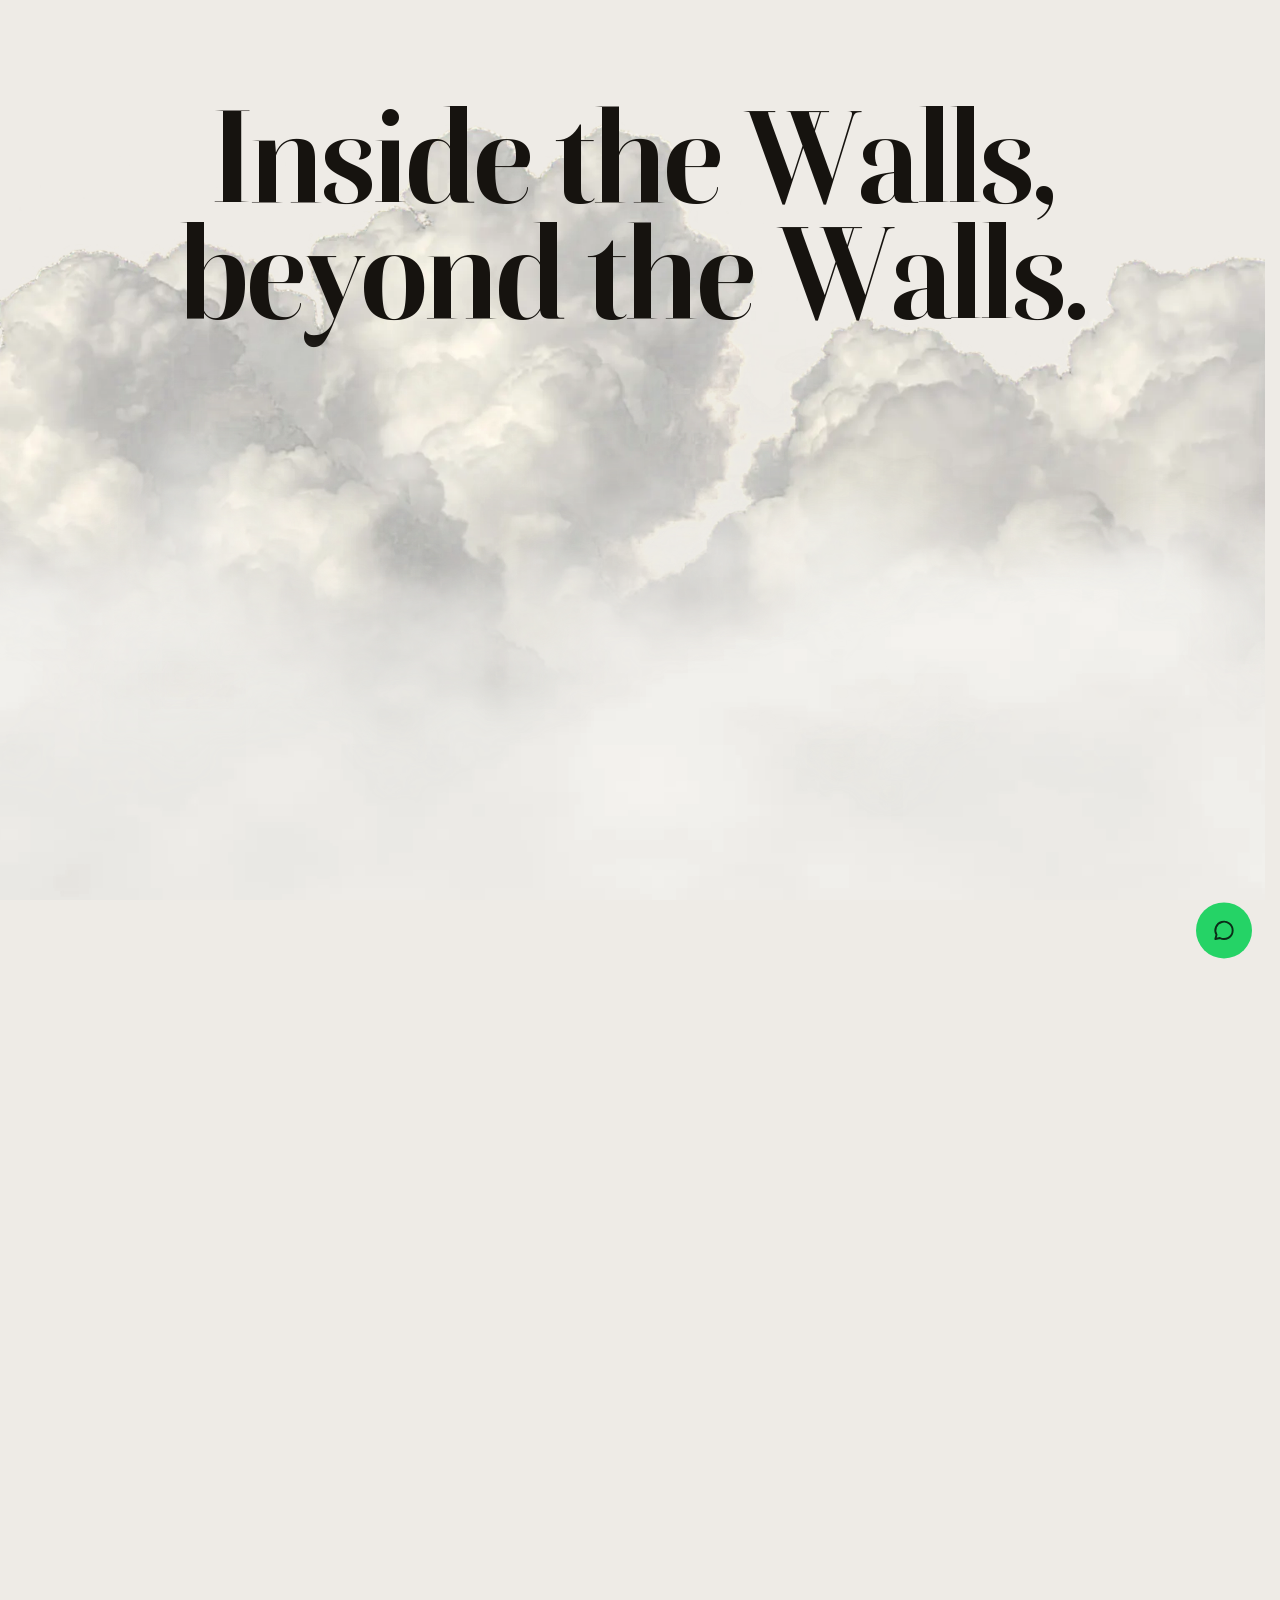
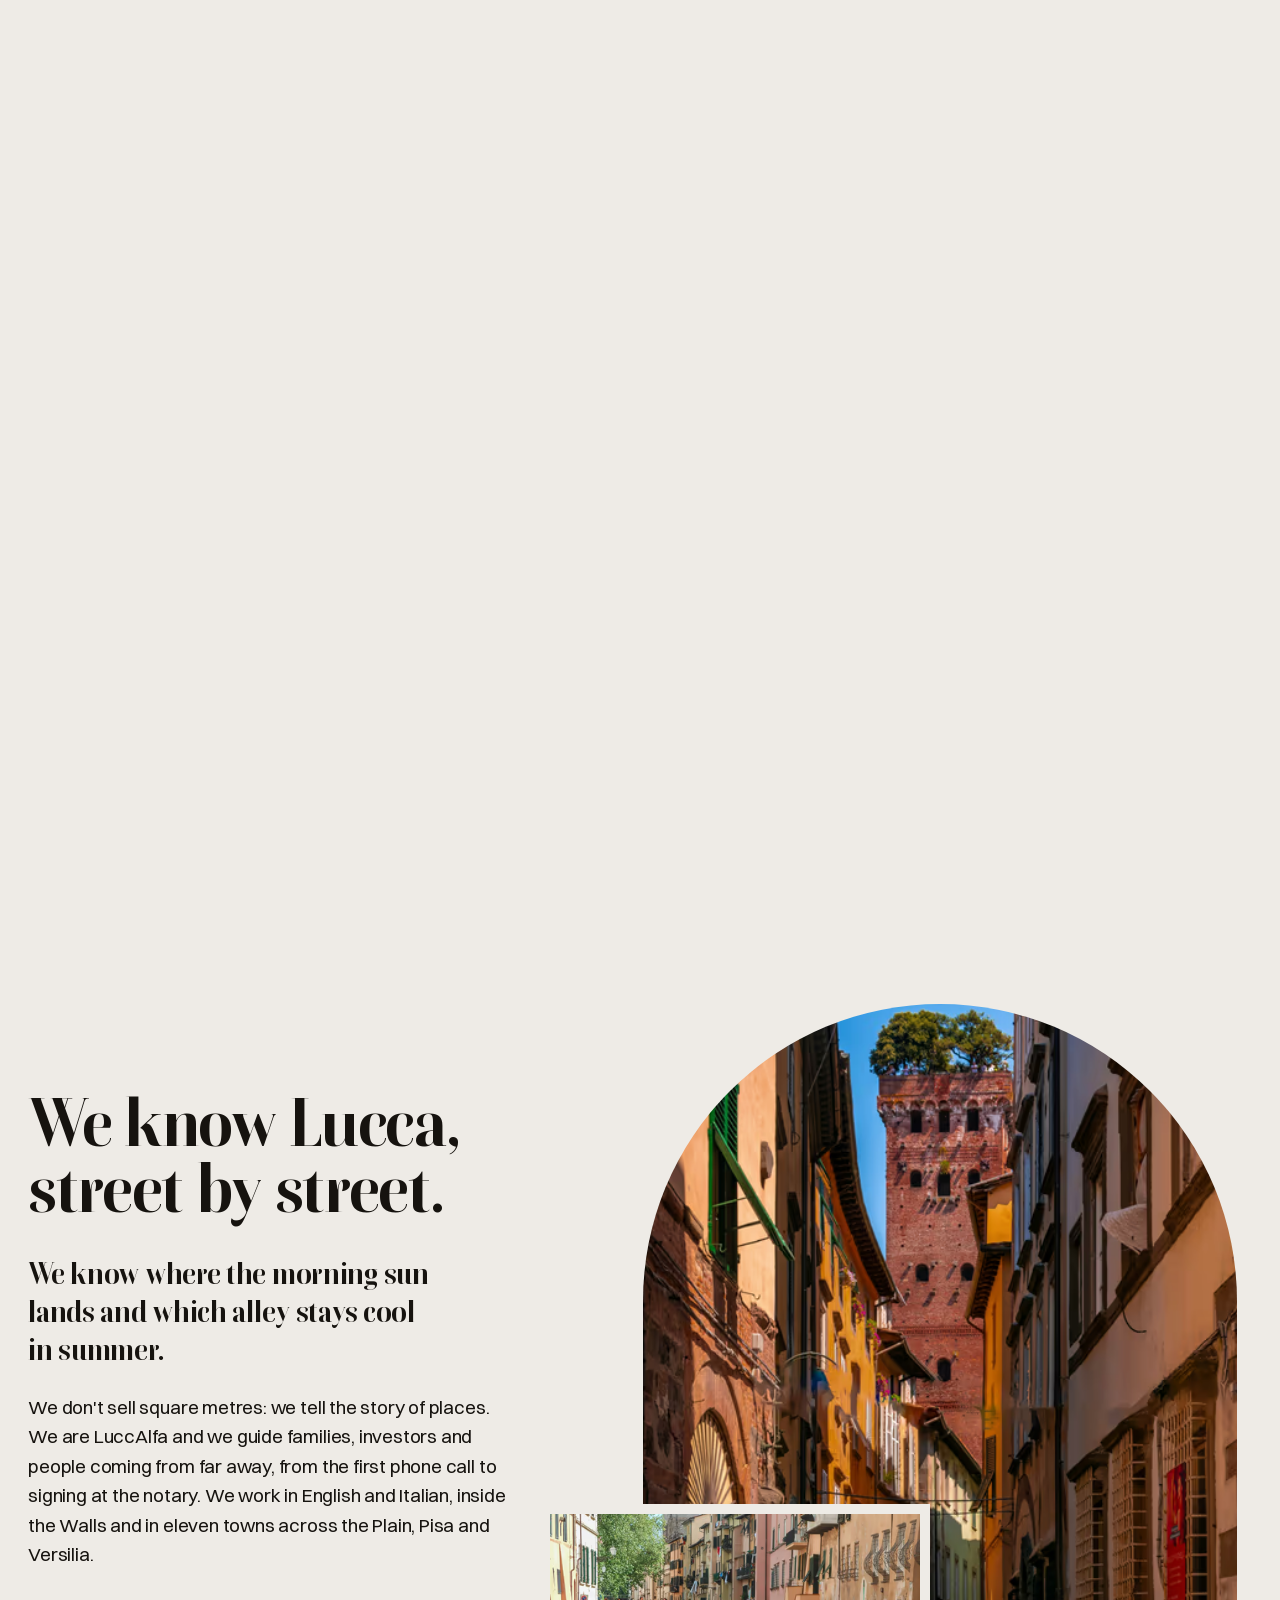
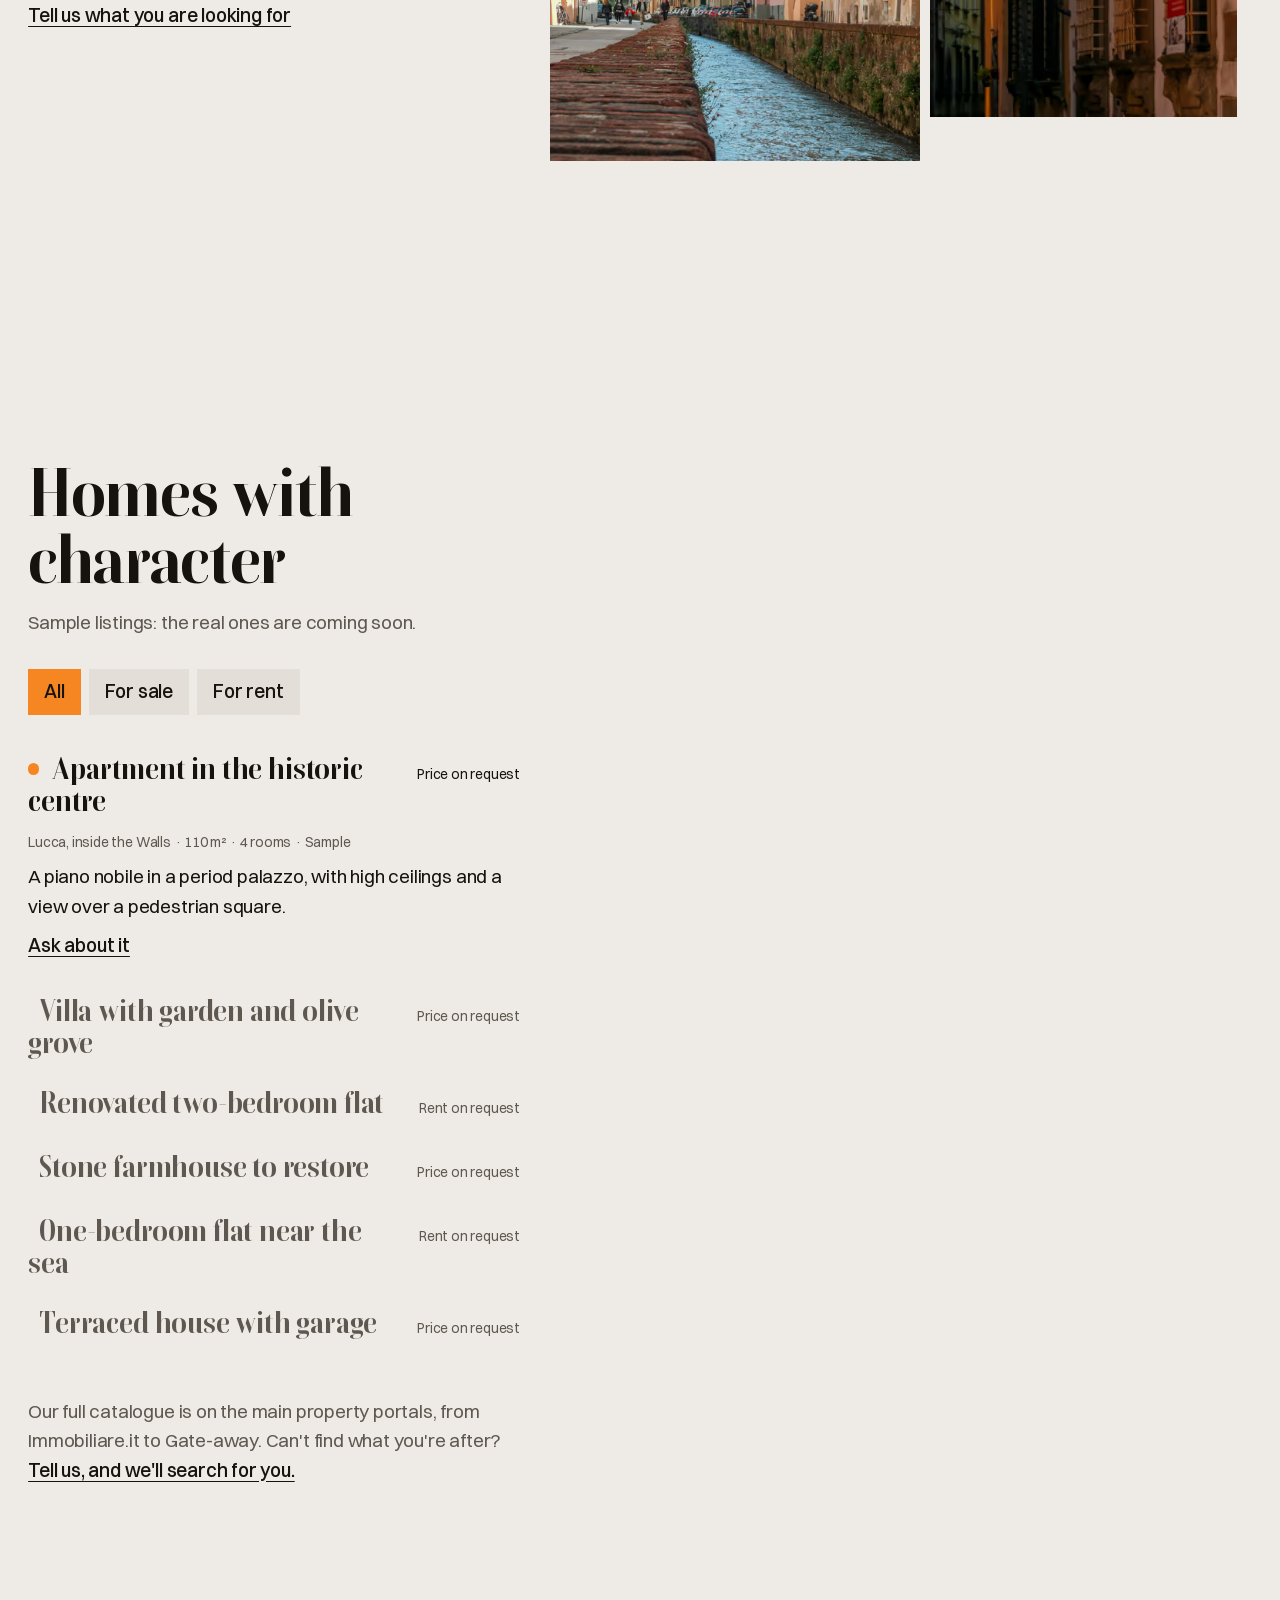
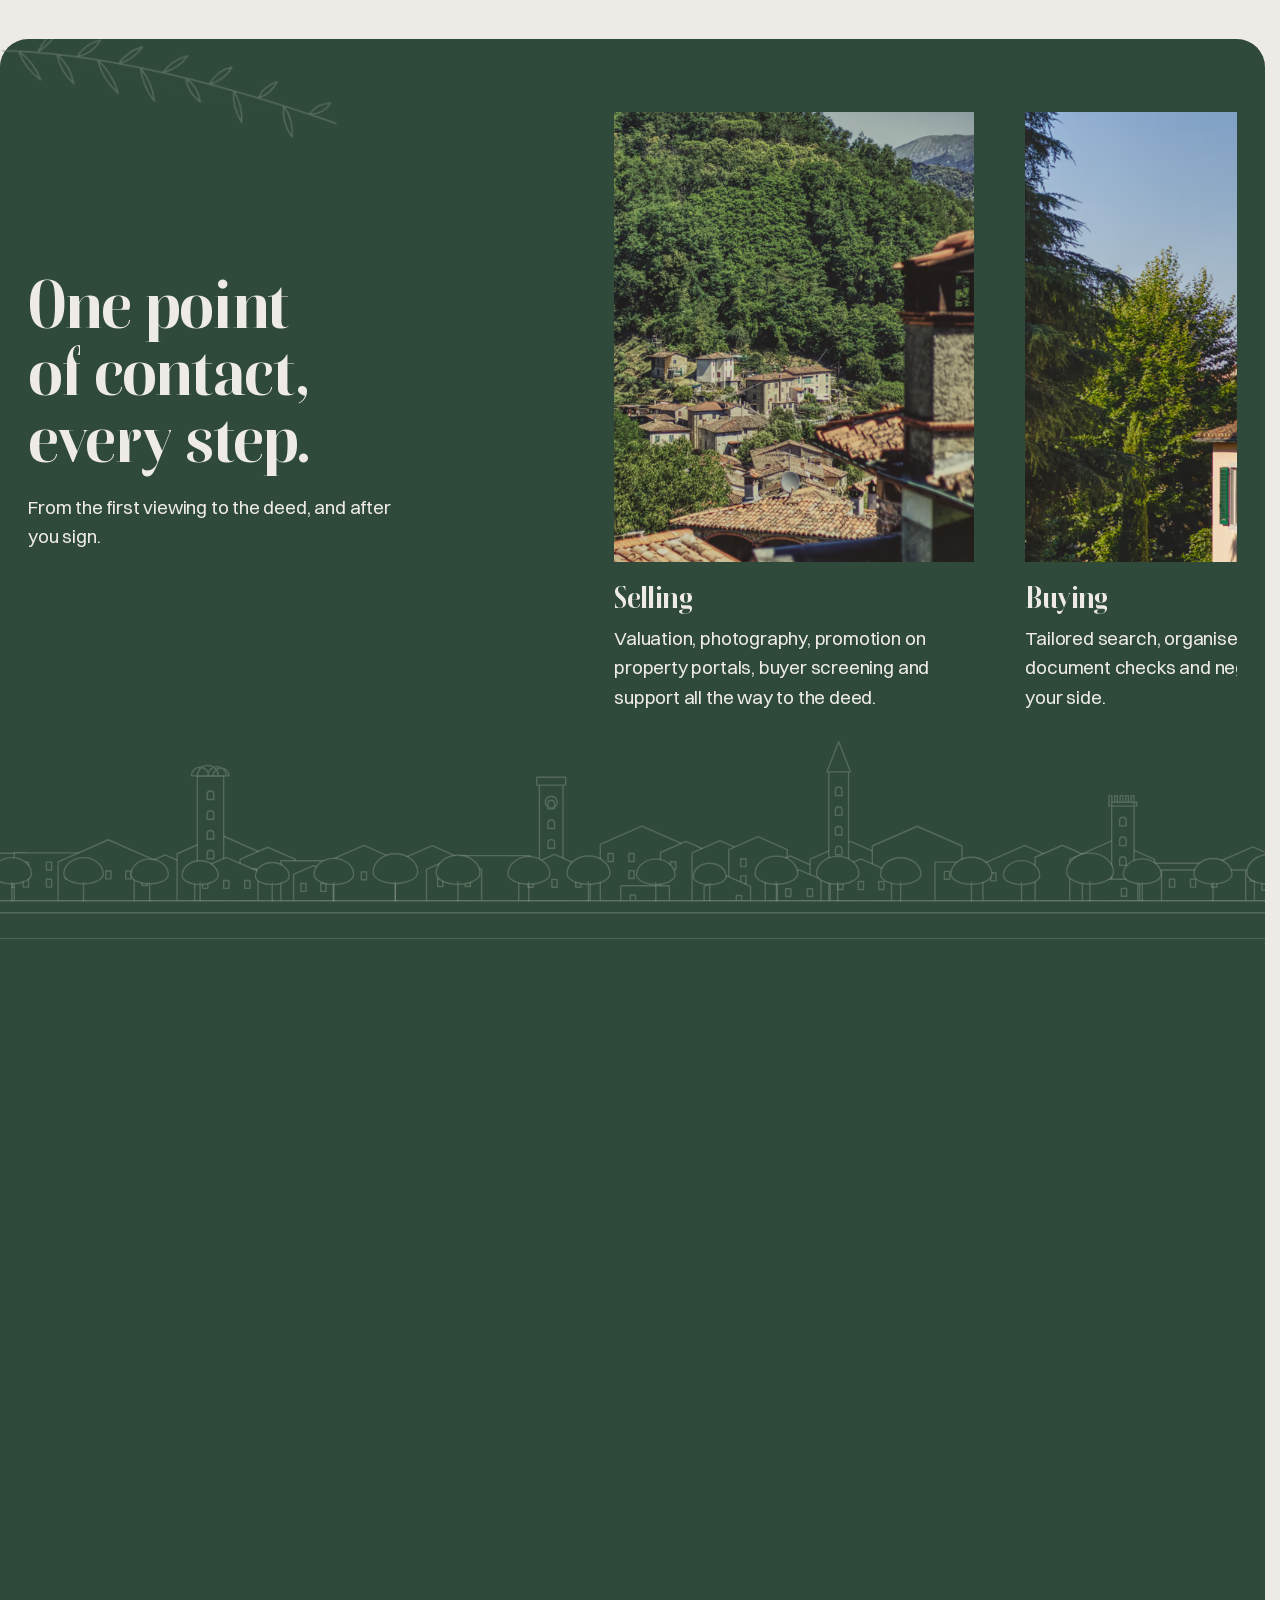
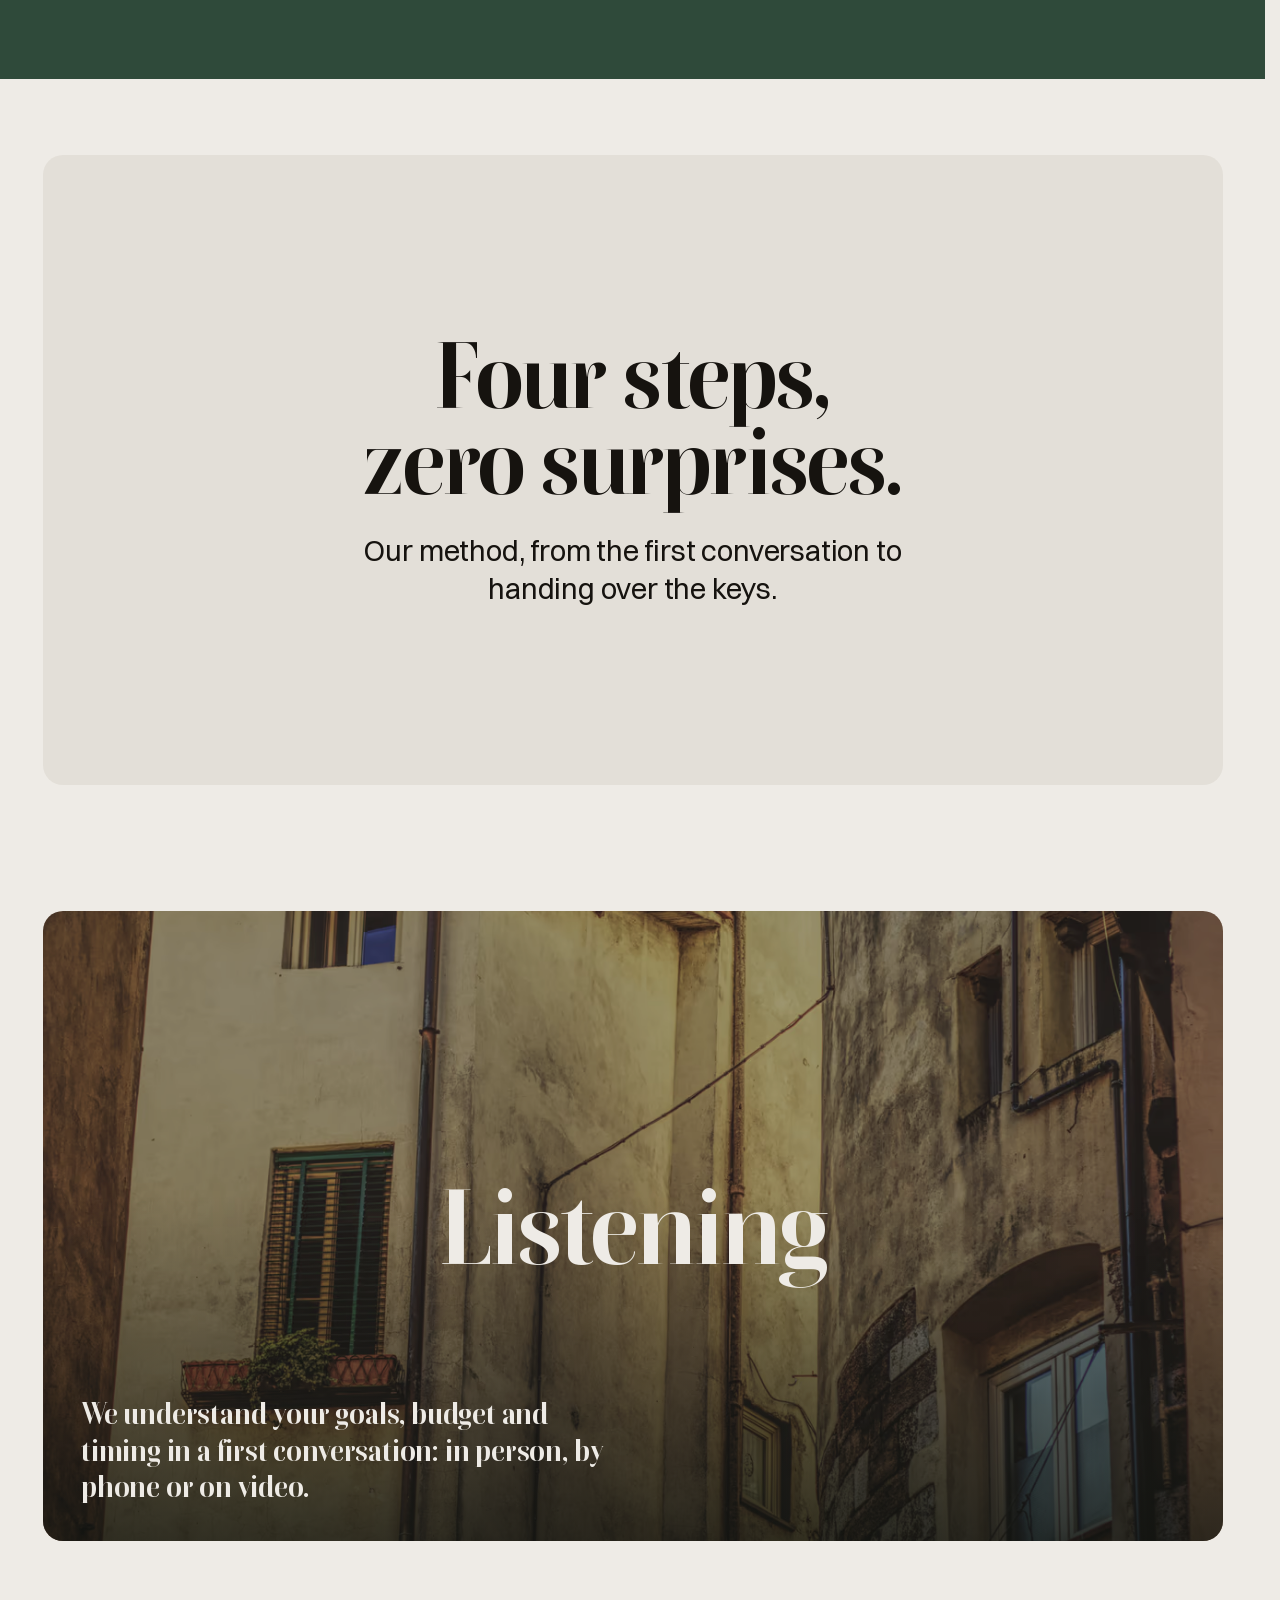
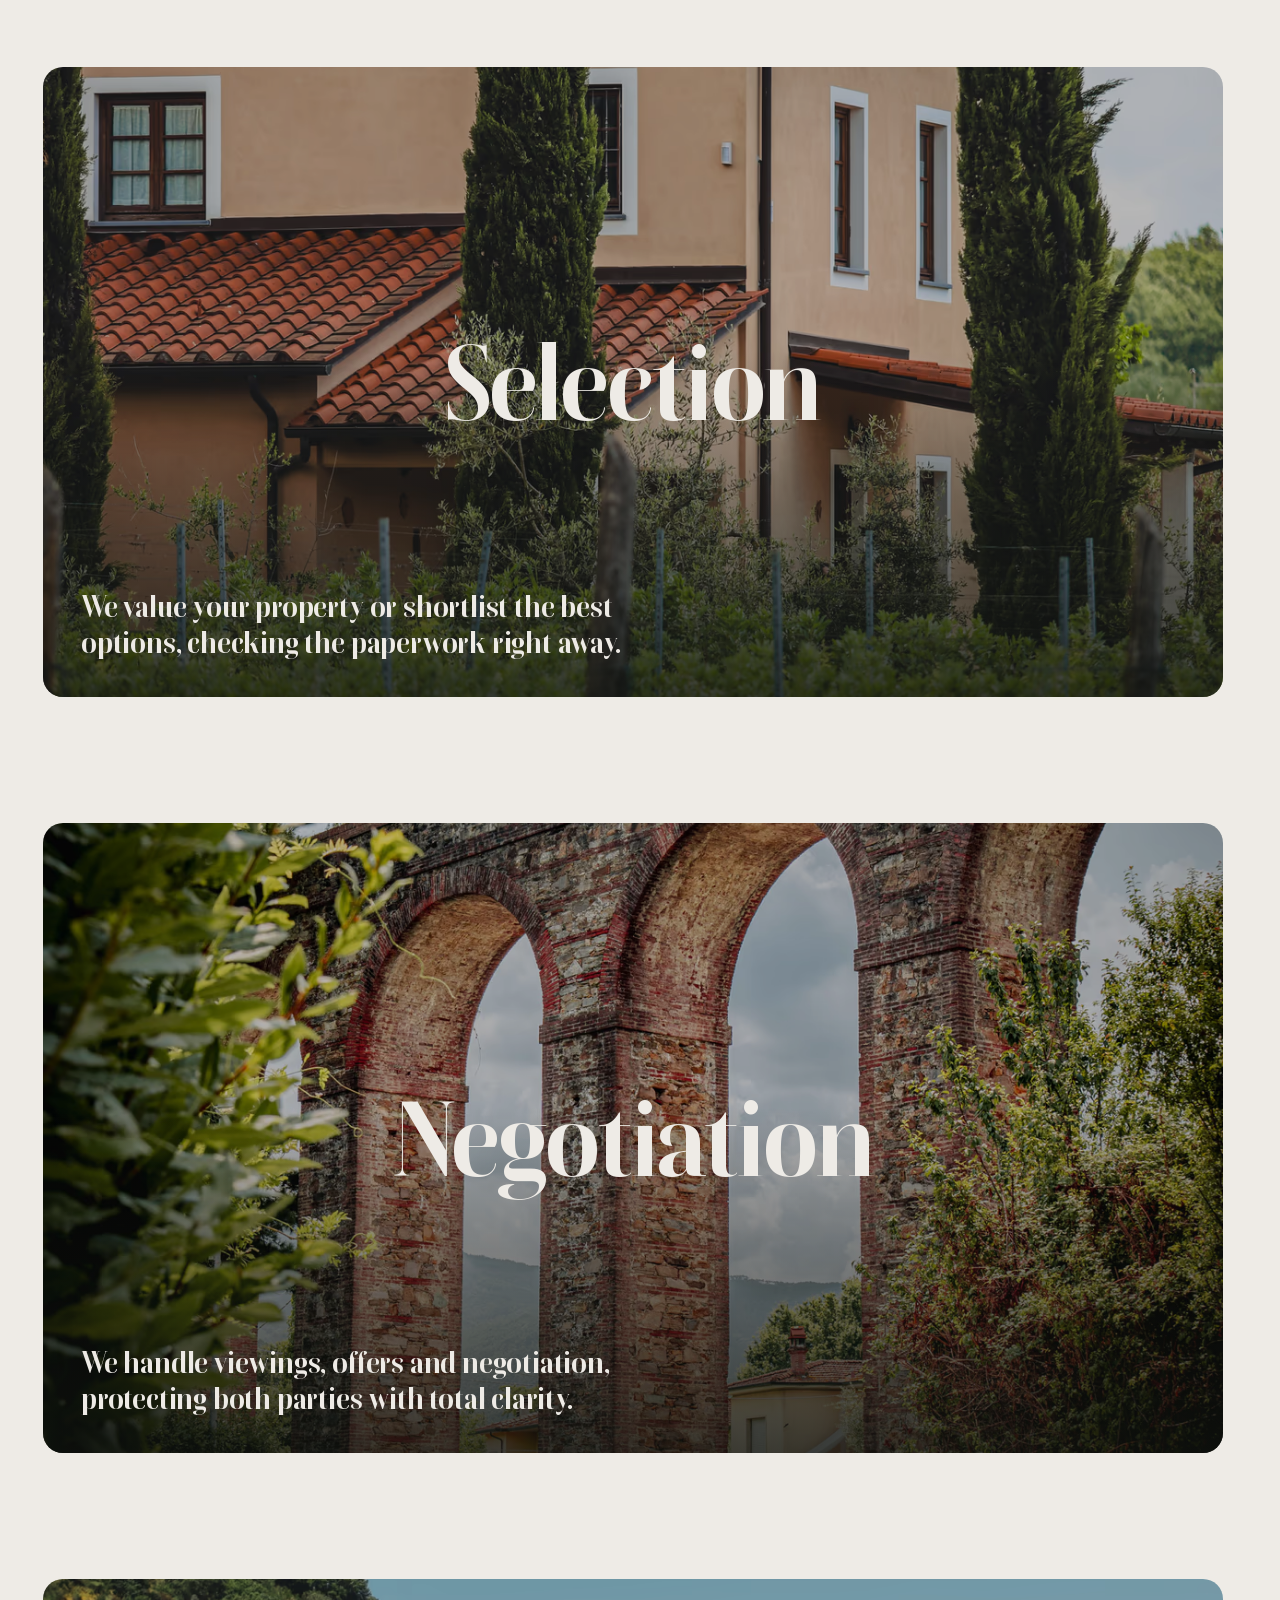
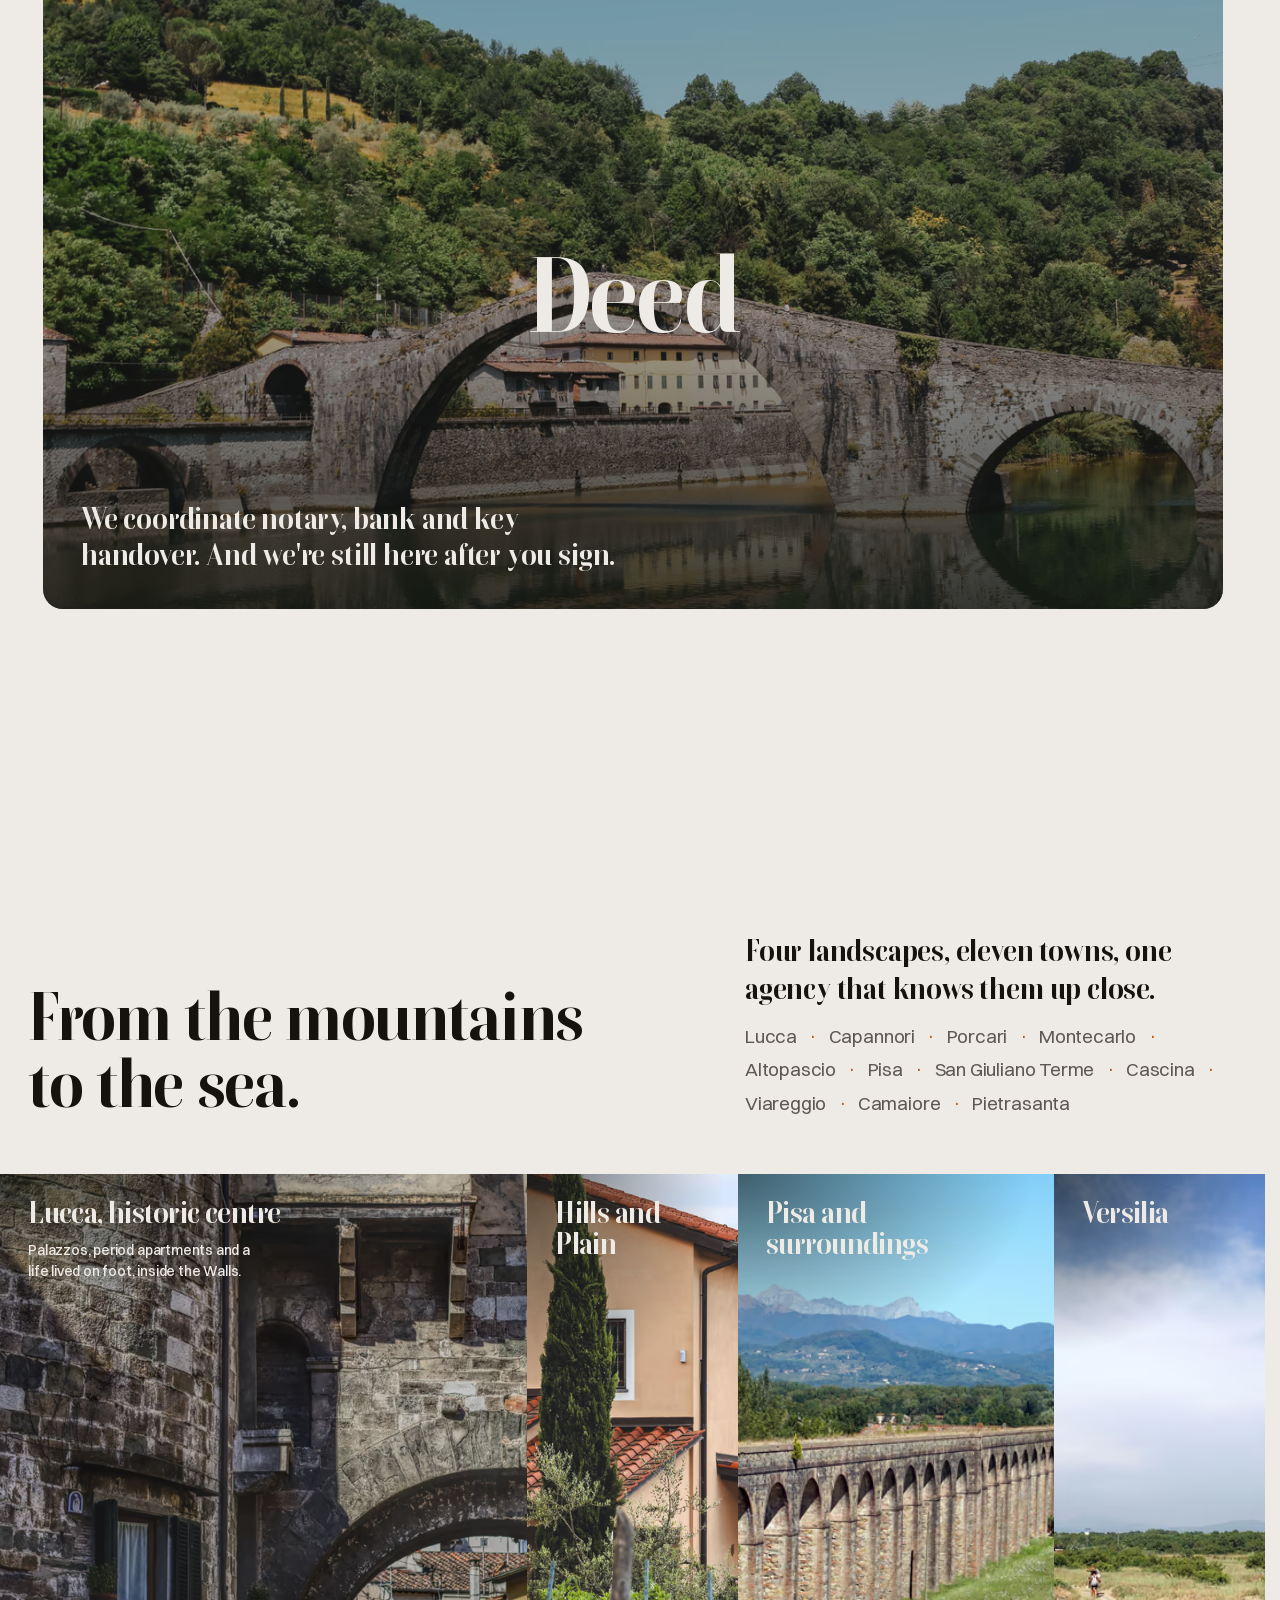
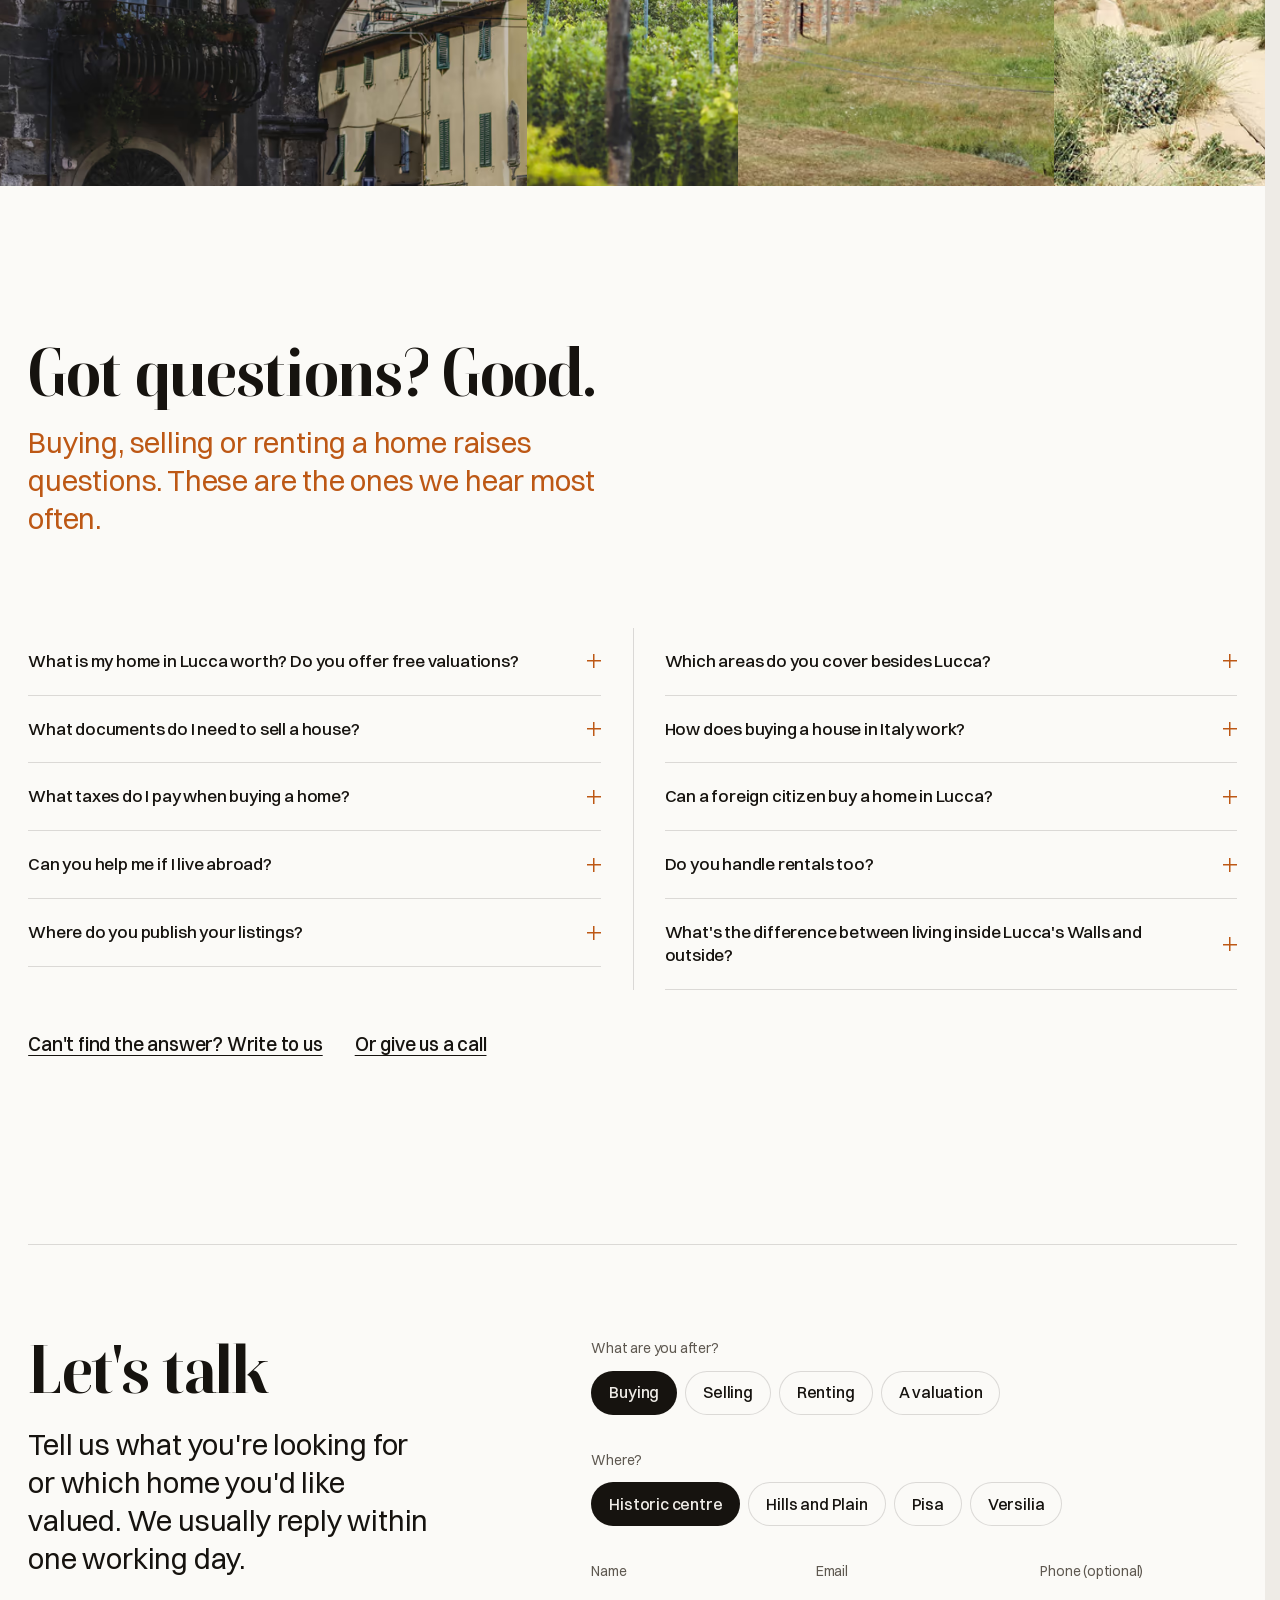
==== commit 11b98a82: "Torna all'intro precedente, senza omino 3D Annulla 83d0d97. La versione con l'omino resta nel tag lo" ====
--- a/index.html
+++ b/index.html
@@ -21,13 +21,12 @@
   <meta name="twitter:card" content="summary_large_image" />
 
   <script>document.documentElement.classList.add("js");try{if(!sessionStorage.getItem("la-loaded")&&!matchMedia("(prefers-reduced-motion: reduce)").matches)document.documentElement.classList.add("is-loading")}catch(e){}if(!matchMedia("(prefers-reduced-motion: reduce)").matches){document.documentElement.classList.add("hero-wait");setTimeout(function(){document.documentElement.classList.remove("hero-wait")},3000)}</script>
-  <script>try{if(!matchMedia("(prefers-reduced-motion: reduce)").matches&&!(navigator.connection&&navigator.connection.saveData)&&window.WebGL2RenderingContext)document.documentElement.classList.add("h3d")}catch(e){}</script>
   <link rel="icon" type="image/svg+xml" href="assets/logo.svg" />
   <link rel="preload" href="assets/fonts/boska-700.woff2" as="font" type="font/woff2" crossorigin />
   <link rel="preload" href="assets/fonts/switzer-400.woff2" as="font" type="font/woff2" crossorigin />
   <link rel="preload" as="image" href="assets/img/tetti-lucca-p-720.avif" type="image/avif" media="(max-width: 699px)" />
   <link rel="preload" as="image" imagesrcset="assets/img/tetti-lucca-1280.avif 1280w, assets/img/tetti-lucca-1920.avif 1920w, assets/img/tetti-lucca-2560.avif 2560w" imagesizes="100vw" type="image/avif" media="(min-width: 700px)" />
-  <link rel="stylesheet" href="styles.css?v=35" />
+  <link rel="stylesheet" href="styles.css?v=30" />
 
   <!-- ═════ SCHEMA.ORG: RealEstateAgent + LocalBusiness ═════
        Entità autonoma: nessun collegamento all'entità di luccalfa.it (giardinaggio e pulizie),
@@ -170,22 +169,6 @@
           <img class="sky__cloud sky__cloud--1" src="assets/img/nuvola-a-1200.webp" srcset="assets/img/nuvola-a-1200.webp 1200w, assets/img/nuvola-a-2000.webp 2000w" sizes="50vw" width="1200" height="804" alt="" loading="lazy" decoding="async" />
           <img class="sky__cloud sky__cloud--2" src="assets/img/nuvola-c-1200.webp" srcset="assets/img/nuvola-c-1200.webp 1200w, assets/img/nuvola-c-2000.webp 2000w" sizes="75vw" width="1200" height="675" alt="" loading="lazy" decoding="async" />
         </div>
-        <!-- intro in 3D (hero3d.js): la tela e le due frasi che compaiono in strada; senza WebGL resta l'intro in CSS -->
-        <canvas class="h3d__canvas" aria-hidden="true"></canvas>
-        <!-- il banco di nuvole che separa i tetti dalla piazza: nebbia sopra e sotto, pieno in mezzo; quattro nuvole vere lo precedono -->
-        <div class="h3d__bank" aria-hidden="true">
-          <img class="h3d__bank-top" src="assets/img/nebbia-a-2400.webp" srcset="assets/img/nebbia-a-1200.webp 1200w, assets/img/nebbia-a-2400.webp 2400w" sizes="140vw" width="2400" height="1040" alt="" decoding="async" />
-          <div class="h3d__bank-body"></div>
-          <img class="h3d__bank-bot" src="assets/img/nebbia-b-2400.webp" srcset="assets/img/nebbia-b-1200.webp 1200w, assets/img/nebbia-b-2400.webp 2400w" sizes="140vw" width="2400" height="1040" alt="" decoding="async" />
-        </div>
-        <img class="h3d__wisp h3d__wisp--1" src="assets/img/nuvola-a-1200.webp" width="1200" height="804" alt="" decoding="async" aria-hidden="true" />
-        <img class="h3d__wisp h3d__wisp--2" src="assets/img/nuvola-c-1200.webp" width="1200" height="675" alt="" decoding="async" aria-hidden="true" />
-        <img class="h3d__wisp h3d__wisp--3" src="assets/img/nuvola-c-1200.webp" width="1200" height="675" alt="" decoding="async" aria-hidden="true" />
-        <img class="h3d__wisp h3d__wisp--4" src="assets/img/nuvola-a-1200.webp" width="1200" height="804" alt="" decoding="async" aria-hidden="true" />
-        <div class="h3d__caps">
-          <p class="h3d__cap" data-i18n="h3d.cap1">Lucca si capisce a piedi.</p>
-          <p class="h3d__cap" data-i18n="h3d.cap2">Noi la percorriamo ogni giorno, per trovarvi casa.</p>
-        </div>
         <div class="intro__veil" aria-hidden="true"></div>
         <div class="intro__mark" aria-hidden="true"><picture><source type="image/avif" srcset="assets/img/tetti-lucca-1280.avif 1280w, assets/img/tetti-lucca-1920.avif 1920w, assets/img/tetti-lucca-2560.avif 2560w" sizes="100vw" /><img src="assets/img/tetti-lucca-1920.webp" srcset="assets/img/tetti-lucca-1280.webp 1280w, assets/img/tetti-lucca-1920.webp 1920w, assets/img/tetti-lucca-2560.webp 2560w" sizes="100vw" width="6000" height="4000" alt="" decoding="async" /></picture></div>
         <p class="intro__name" aria-hidden="true">LuccAlfa <span>Immobiliare</span></p>
@@ -495,8 +478,7 @@
     <svg viewBox="0 0 24 24" aria-hidden="true"><path d="M20 12a8 8 0 01-11.8 7L4 20l1.1-4A8 8 0 1120 12z"/></svg>
   </a>
 
-  <script src="i18n.js?v=29" defer></script>
+  <script src="i18n.js?v=28" defer></script>
   <script src="script.js?v=29" defer></script>
-  <script type="module" src="hero3d.js?v=12"></script>
 </body>
 </html>
--- a/styles.css
+++ b/styles.css
@@ -835,55 +835,3 @@
   .thanks__pic img { height: 52svh; }
 }
 .thanks__pic picture { width: 100%; }
-
-/* ═════ INTRO IN 3D (hero3d.js) ═════
-   La classe "h3d" c'è solo con WebGL e senza movimento ridotto: la scena è disegnata su una tela e guidata
-   dallo scorrimento via JavaScript, quindi qui si spengono le animazioni CSS dell'intro. Il finale riusa gli
-   stessi livelli di prima (cielo, nuvole, nome, nebbia), mossi dallo script; dentro il simbolo resta la piazza. */
-.h3d__canvas, .h3d__caps, .h3d__bank, .h3d__wisp { display: none; }
-html.h3d .intro { height: 730vh; }
-html.h3d .intro__stage { position: sticky; top: 0; height: 100vh; height: 100svh; display: block; overflow: hidden; background: var(--sky); } /* taste-skill-ignore */
-html.h3d .intro__stage > *, html.h3d .hero__title, html.h3d .hero__sub, html.h3d .hero__cta, html.h3d .intro__mist img, html.h3d .sky__cloud { animation: none; }
-html.h3d .intro__photo { position: absolute; inset: 0; z-index: 1; height: auto; min-height: 0; }
-html.h3d.h3d-on .intro__photo { visibility: hidden; } /* la tela mostra la stessa foto; nel finale diventa trasparente e sotto deve esserci il cielo */
-html.h3d .hero__pic img { height: 100%; object-position: 50% 70%; animation: none; }
-html.h3d .intro__mark { display: none; }
-html.h3d .h3d__canvas { display: block; position: absolute; inset: 0; z-index: 2; width: 100%; height: 100%; opacity: 0; pointer-events: none; }
-html.h3d.h3d-on .h3d__canvas { opacity: 1; }
-html.is-leaving .intro__photo, html.is-leaving .h3d__canvas { animation: hero-in 1.6s cubic-bezier(0.22, 1, 0.36, 1) both; }
-html.h3d .hero__copy { position: absolute; inset: 0 0 auto; z-index: 5; will-change: opacity, transform; }
-html.h3d .hero__cta { z-index: 6; }
-/* il banco di nuvole fra i tetti e la piazza: sale dal basso, copre tutto, esce in alto (lo muove lo script) */
-html.h3d .h3d__bank { display: block; position: absolute; z-index: 3; left: -20vw; top: 0; width: 140vw; height: calc(2 * max(60.67vw, 60vh) + 150vh); pointer-events: none; visibility: hidden; will-change: transform; }
-.h3d__bank img { position: absolute; left: 0; width: 100%; max-width: none; height: max(60.67vw, 60vh); object-fit: cover; object-position: 50% 100%; }
-.h3d__bank-top { top: 0; }
-.h3d__bank-body { position: absolute; left: 0; right: 0; top: calc(max(60.67vw, 60vh) - 2px); height: calc(150vh + 4px); background: var(--bg); }
-.h3d__bank-bot { bottom: 0; transform: scaleY(-1); }
-html.h3d .h3d__wisp { display: block; position: absolute; z-index: 3; top: 0; max-width: none; height: auto; pointer-events: none; visibility: hidden; filter: brightness(1.1) saturate(.9); will-change: transform; }
-.h3d__wisp--1 { left: -8vw; width: max(52vw, 70vmin); }
-.h3d__wisp--2 { right: -14vw; width: max(64vw, 86vmin); }
-.h3d__wisp--3 { left: 16vw; width: max(46vw, 62vmin); }
-/* queste due foto di nuvole hanno i bordi tagliati dritti: una sfumatura a ovale li scioglie nel cielo */
-.h3d__wisp--2, .h3d__wisp--3 { -webkit-mask-image: radial-gradient(ellipse 50% 50% at 50% 50%, #000 38%, transparent 70%); mask-image: radial-gradient(ellipse 50% 50% at 50% 50%, #000 38%, transparent 70%); }
-.h3d__wisp--4 { right: 2vw; width: max(38vw, 52vmin); }
-/* le due frasi in piazza: inchiostro sul selciato chiaro, ogni parola sale dalla sua riga */
-html.h3d .h3d__caps { display: block; position: absolute; z-index: 4; left: var(--m); right: var(--m); bottom: clamp(36px, 9vh, 96px); pointer-events: none; }
-.h3d__cap { position: absolute; left: 0; bottom: 0; max-width: 15ch; font-family: var(--display); font-weight: 700; font-size: var(--step-head); line-height: 0.98; letter-spacing: -0.02em; color: var(--ink); opacity: 0; visibility: hidden; }
-.h3d__w { display: inline-block; overflow: clip; vertical-align: top; padding-bottom: 0.14em; margin-bottom: -0.14em; }
-.h3d__w > span { display: inline-block; will-change: transform; }
-/* il finale: cielo e nuvole dietro la tela, il nome sotto il simbolo, un banco di cumuli davanti, la nebbia che chiude */
-html.h3d .intro__sky { display: block; position: absolute; inset: 0; z-index: 0; pointer-events: none; }
-html.h3d .sky__cloud, html.h3d .sky__front { filter: brightness(1.1) saturate(.9); will-change: transform; }
-html.h3d .sky__cloud { position: absolute; max-width: none; height: auto; }
-html.h3d .sky__cloud--1 { width: max(44vw, 60vmin); left: 2vw; top: 4vh; }
-html.h3d .sky__cloud--2 { width: max(58vw, 80vmin); right: -12vw; top: 58vh; }
-html.h3d .sky__front { display: block; position: absolute; z-index: 4; left: -15vw; bottom: -6vh; width: 130vw; max-width: none; height: auto; pointer-events: none; transform-origin: 50% 100%; opacity: 0; }
-html.h3d .intro__name { display: block; position: absolute; z-index: 3; left: 0; right: 0; top: calc(50% + min(19vmin, 150px)); text-align: center;
-  font-family: var(--display); font-weight: 700; font-size: clamp(2rem, 1rem + 3vw, 3.75rem); letter-spacing: -0.03em; line-height: 1; opacity: 0; will-change: opacity, transform; }
-html.h3d .intro__name span { display: block; margin-top: 10px; font-family: var(--text); font-weight: 500; font-size: var(--step-body); letter-spacing: 0; color: var(--muted); }
-html.h3d .intro__mist { display: block; position: absolute; inset: 0; z-index: 5; pointer-events: none; transform: translateY(100%); will-change: transform; }
-html.h3d .intro__mist img { position: absolute; left: -20vw; bottom: 0; width: 140vw; max-width: none; height: auto; min-height: 60vh; object-fit: cover; object-position: 50% 100%; }
-html.h3d .intro__mist::after { content: ""; position: absolute; left: 0; right: 0; top: 100%; height: 120vh; background: var(--bg); }
-@media (max-width: 899px) { html.h3d .intro { height: 600vh; } .h3d__cap { max-width: 12ch; } }
-html.h3d .nav { transition: background-color .5s var(--ease), transform .8s cubic-bezier(0.16, 1, 0.3, 1), color .5s var(--ease); }
-html.h3d-dark:not(.menu-open) .nav:not(.is-solid) { color: #fff; }
